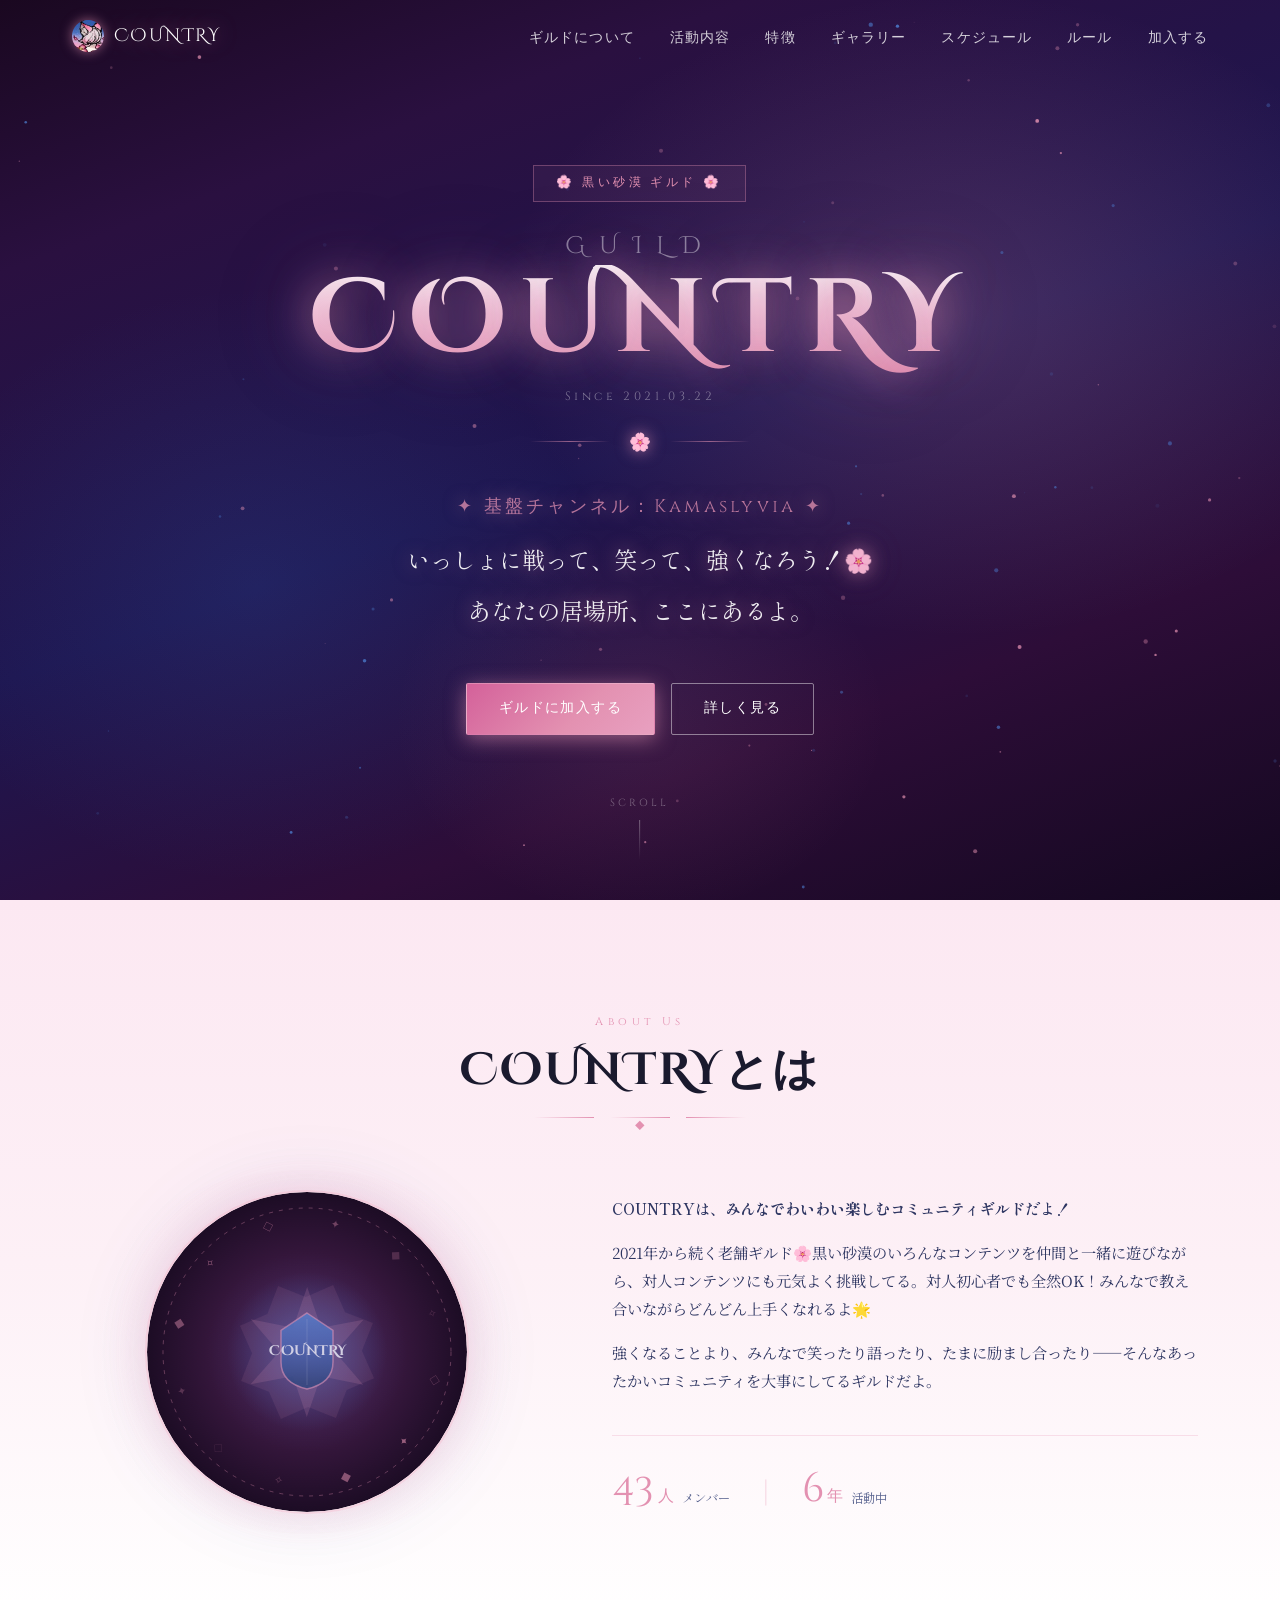
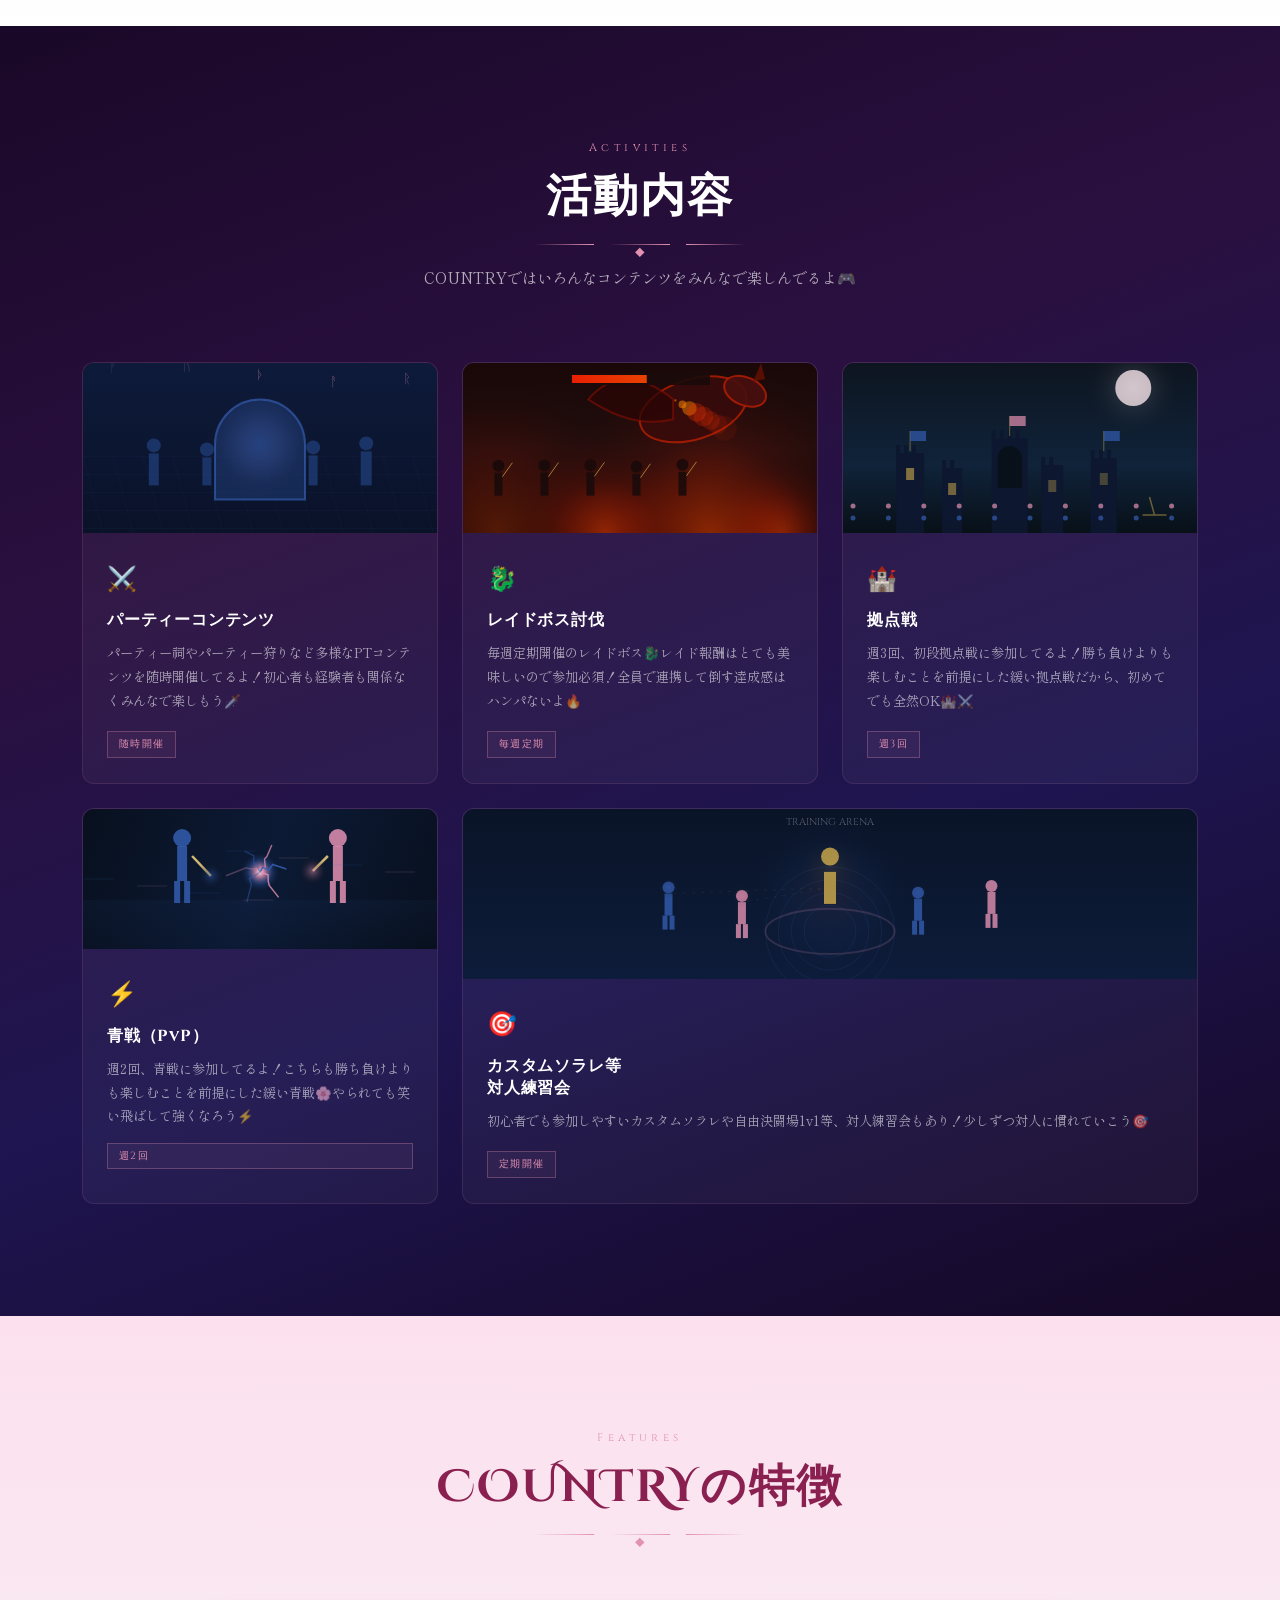
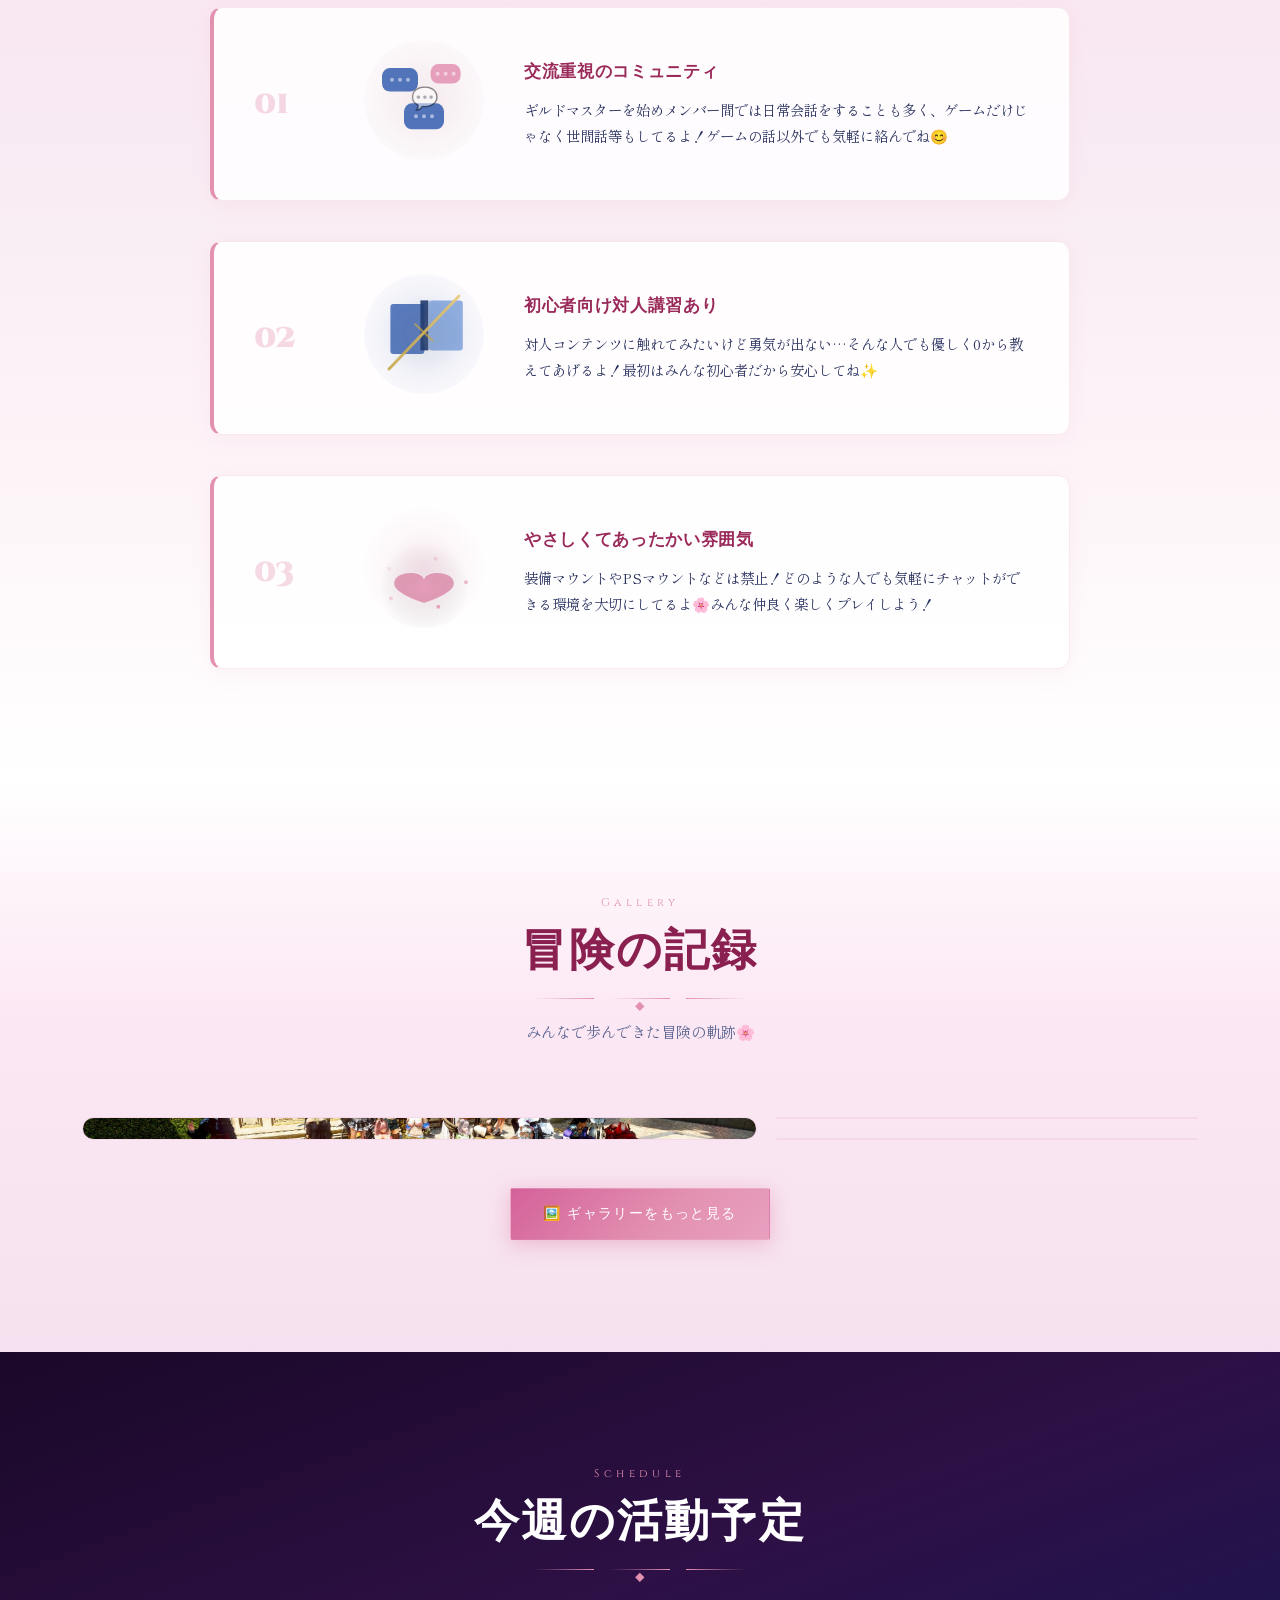
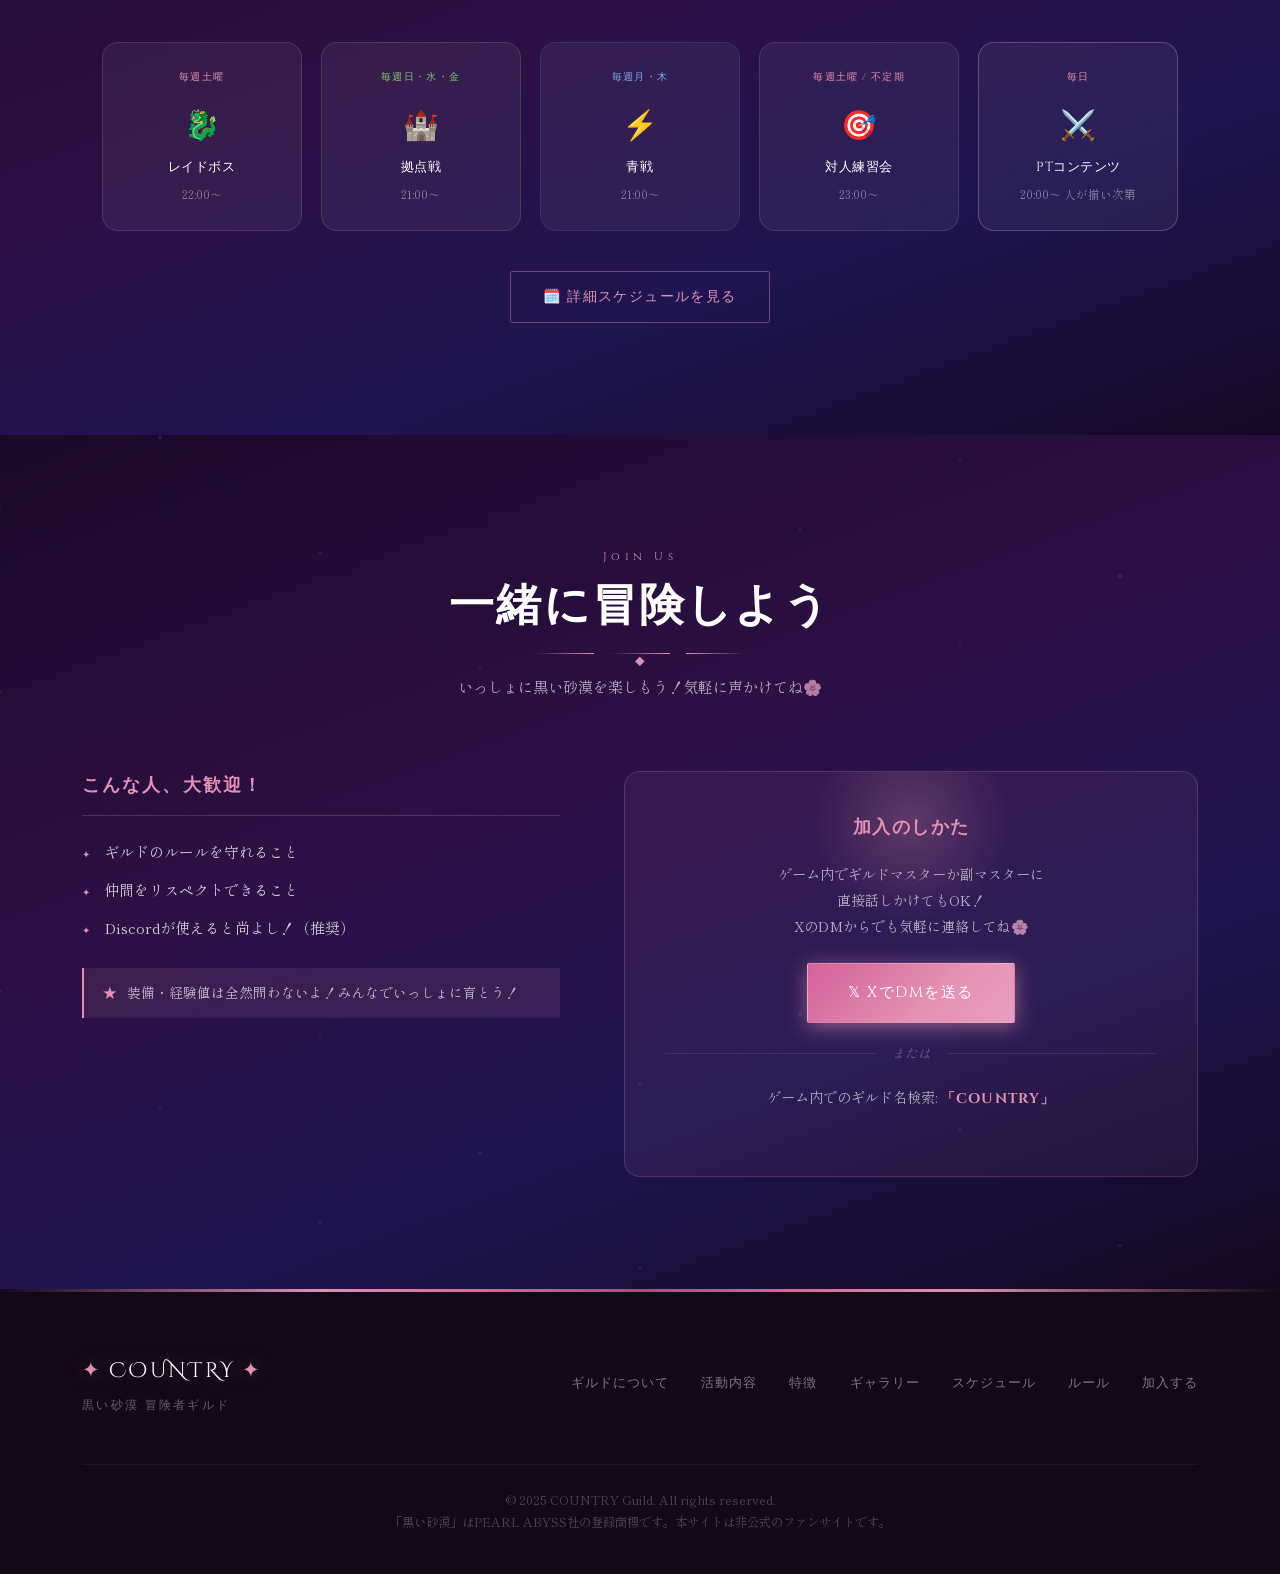
==== index.html @ 6e54aad7 "トップページのギャラリーを変更。" ====
<!DOCTYPE html>
<html lang="ja">
<head>
  <meta charset="UTF-8">
  <meta name="viewport" content="width=device-width, initial-scale=1.0">
  <title>COUNTRY | 黒い砂漠 ギルド</title>
  <link rel="icon" href="favicon.ico" type="image/x-icon">
  <link rel="stylesheet" href="style.css">
  <link rel="stylesheet" href="common.css">
  <link href="https://fonts.googleapis.com/css2?family=Cinzel+Decorative:wght@400;700;900&family=Cinzel:wght@400;600;700&family=Noto+Serif+JP:wght@300;400;600;700&family=Shippori+Mincho:wght@400;600;800&display=swap" rel="stylesheet">
</head>
<body>

  <!-- ===== CANVAS HERO BACKGROUND ===== -->
  <canvas id="hero-canvas"></canvas>

  <!-- ===== NAVIGATION ===== -->
  <nav id="navbar">
    <div class="nav-inner">
      <div class="nav-logo">
        <img src="guild-logo.png" alt="COUNTRY" class="nav-logo-img">
        <span class="logo-text">COUNTRY</span>
      </div>
      <ul class="nav-links">
        <li><a href="#about">ギルドについて</a></li>
        <li><a href="#activities">活動内容</a></li>
        <li><a href="#features">特徴</a></li>
        <li><a href="gallery.html">ギャラリー</a></li>
        <li><a href="schedule.html">スケジュール</a></li>
        <li><a href="rules.html">ルール</a></li>
        <li><a href="#join">加入する</a></li>
      </ul>
      <button class="nav-toggle" id="nav-toggle" aria-label="メニュー">
        <span></span><span></span><span></span>
      </button>
    </div>
    <div class="nav-mobile" id="nav-mobile">
      <ul>
        <li><a href="#about">ギルドについて</a></li>
        <li><a href="#activities">活動内容</a></li>
        <li><a href="#features">特徴</a></li>
        <li><a href="gallery.html">ギャラリー</a></li>
        <li><a href="schedule.html">スケジュール</a></li>
        <li><a href="rules.html">ルール</a></li>
        <li><a href="#join">加入する</a></li>
      </ul>
    </div>
  </nav>

  <!-- ===== HERO SECTION ===== -->
  <section id="hero">
    <div class="hero-overlay"></div>
    <canvas id="particle-canvas"></canvas>
    <div class="hero-content">
      <div class="hero-badge">🌸 黒い砂漠 ギルド 🌸</div>
      <h1 class="hero-title">
        <span class="title-line">GUILD</span>
        <span class="title-main">COUNTRY</span>
      </h1>
      <div class="hero-since">Since 2021.03.22</div>
      <div class="hero-divider">
        <span class="divider-line"></span>
        <span class="divider-icon">🌸</span>
        <span class="divider-line"></span>
      </div>
      <p class="hero-subtitle"><span class="channel-line">✦ 基盤チャンネル：Kamaslyvia ✦</span>いっしょに戦って、笑って、強くなろう！🌸<br>あなたの居場所、ここにあるよ。</p>
      <div class="hero-buttons">
        <a href="#join" class="btn btn-primary">ギルドに加入する</a>
        <a href="#about" class="btn btn-secondary">詳しく見る</a>
      </div>
    </div>
    <div class="hero-scroll-hint">
      <span>SCROLL</span>
      <div class="scroll-arrow"></div>
    </div>
  </section>

  <!-- ===== ABOUT SECTION ===== -->
  <section id="about">
    <div class="section-bg about-bg"></div>
    <div class="container">
      <div class="section-header">
        <span class="section-label">About Us</span>
        <h2 class="section-title">COUNTRYとは</h2>
        <div class="section-divider">
          <span></span><span class="diamond">◆</span><span></span>
        </div>
      </div>
      <div class="about-grid">
        <div class="about-visual">
          <canvas id="crest-canvas" width="320" height="320"></canvas>
          <div class="about-visual-glow"></div>
        </div>
        <div class="about-text">
          <p class="about-lead">COUNTRYは、<strong>みんなでわいわい楽しむコミュニティギルド</strong>だよ！</p>
          <p>2021年から続く老舗ギルド🌸黒い砂漠のいろんなコンテンツを仲間と一緒に遊びながら、対人コンテンツにも元気よく挑戦してる。対人初心者でも全然OK！みんなで教え合いながらどんどん上手くなれるよ🌟</p>
          <p>強くなることより、みんなで笑ったり語ったり、たまに励まし合ったり——そんなあったかいコミュニティを大事にしてるギルドだよ。</p>
          <div class="about-stats">
            <div class="stat-item">
              <span class="stat-number" data-target="43">0</span>
              <span class="stat-unit">人</span>
              <span class="stat-label">メンバー</span>
            </div>
            <div class="stat-divider">|</div>
            <div class="stat-item">
              <span class="stat-number" data-target="6">0</span>
              <span class="stat-unit">年</span>
              <span class="stat-label">活動中</span>
            </div>
          </div>
        </div>
      </div>
    </div>
  </section>

  <!-- ===== ACTIVITIES SECTION ===== -->
  <section id="activities">
    <div class="section-bg activities-bg"></div>
    <div class="container">
      <div class="section-header">
        <span class="section-label">Activities</span>
        <h2 class="section-title">活動内容</h2>
        <div class="section-divider">
          <span></span><span class="diamond">◆</span><span></span>
        </div>
        <p class="section-desc">COUNTRYではいろんなコンテンツをみんなで楽しんでるよ🎮</p>
      </div>

      <div class="activities-grid">

        <div class="activity-card" data-index="0">
          <div class="activity-canvas-wrap">
            <canvas class="activity-canvas" width="400" height="200" data-type="party"></canvas>
          </div>
          <div class="activity-card-body">
            <div class="activity-icon">⚔️</div>
            <h3>パーティーコンテンツ</h3>
            <p>パーティー祠やパーティー狩りなど多様なPTコンテンツを随時開催してるよ！初心者も経験者も関係なくみんなで楽しもう🗡️</p>
            <div class="activity-tag">随時開催</div>
          </div>
        </div>

        <div class="activity-card" data-index="1">
          <div class="activity-canvas-wrap">
            <canvas class="activity-canvas" width="400" height="200" data-type="raid"></canvas>
          </div>
          <div class="activity-card-body">
            <div class="activity-icon">🐉</div>
            <h3>レイドボス討伐</h3>
            <p>毎週定期開催のレイドボス🐉レイド報酬はとても美味しいので参加必須！全員で連携して倒す達成感はハンパないよ🔥</p>
            <div class="activity-tag">毎週定期</div>
          </div>
        </div>

        <div class="activity-card" data-index="2">
          <div class="activity-canvas-wrap">
            <canvas class="activity-canvas" width="400" height="200" data-type="nodwar"></canvas>
          </div>
          <div class="activity-card-body">
            <div class="activity-icon">🏰</div>
            <h3>拠点戦</h3>
            <p>週3回、初段拠点戦に参加してるよ！勝ち負けよりも楽しむことを前提にした緩い拠点戦だから、初めてでも全然OK🏰⚔️</p>
            <div class="activity-tag">週3回</div>
          </div>
        </div>

        <div class="activity-card activity-card--wide" data-index="3">
          <div class="activity-canvas-wrap">
            <canvas class="activity-canvas" width="800" height="200" data-type="pvp"></canvas>
          </div>
          <div class="activity-card-body">
            <div class="activity-icon">⚡</div>
            <h3>青戦（PvP）</h3>
            <p>週2回、青戦に参加してるよ！こちらも勝ち負けよりも楽しむことを前提にした緩い青戦🌸やられても笑い飛ばして強くなろう⚡</p>
            <div class="activity-tag">週2回</div>
          </div>
        </div>

        <div class="activity-card" data-index="4">
          <div class="activity-canvas-wrap">
            <canvas class="activity-canvas" width="400" height="200" data-type="solaer"></canvas>
          </div>
          <div class="activity-card-body">
            <div class="activity-icon">🎯</div>
            <h3>カスタムソラレ等<br>対人練習会</h3>
            <p>初心者でも参加しやすいカスタムソラレや自由決闘場1v1等、対人練習会もあり！少しずつ対人に慣れていこう🎯</p>
            <div class="activity-tag">定期開催</div>
          </div>
        </div>

      </div>
    </div>
  </section>

  <!-- ===== FEATURES SECTION ===== -->
  <section id="features">
    <div class="section-bg features-bg"></div>
    <div class="container">
      <div class="section-header">
        <span class="section-label">Features</span>
        <h2 class="section-title">COUNTRYの特徴</h2>
        <div class="section-divider">
          <span></span><span class="diamond">◆</span><span></span>
        </div>
      </div>
      <div class="features-list">
        <div class="feature-item reveal">
          <div class="feature-number">01</div>
          <div class="feature-visual">
            <canvas class="feature-canvas" width="120" height="120" data-type="comm"></canvas>
          </div>
          <div class="feature-content">
            <h3>交流重視のコミュニティ</h3>
            <p>ギルドマスターを始めメンバー間では日常会話をすることも多く、ゲームだけじゃなく世間話等もしてるよ！ゲームの話以外でも気軽に絡んでね😊</p>
          </div>
        </div>
        <div class="feature-item reveal">
          <div class="feature-number">02</div>
          <div class="feature-visual">
            <canvas class="feature-canvas" width="120" height="120" data-type="lesson"></canvas>
          </div>
          <div class="feature-content">
            <h3>初心者向け対人講習あり</h3>
            <p>対人コンテンツに触れてみたいけど勇気が出ない…そんな人でも優しく0から教えてあげるよ！最初はみんな初心者だから安心してね✨</p>
          </div>
        </div>
        <div class="feature-item reveal">
          <div class="feature-number">03</div>
          <div class="feature-visual">
            <canvas class="feature-canvas" width="120" height="120" data-type="warm"></canvas>
          </div>
          <div class="feature-content">
            <h3>やさしくてあったかい雰囲気</h3>
            <p>装備マウントやPSマウントなどは禁止！どのような人でも気軽にチャットができる環境を大切にしてるよ🌸みんな仲良く楽しくプレイしよう！</p>
          </div>
        </div>
      </div>
    </div>
  </section>

  <!-- ===== GALLERY PREVIEW SECTION ===== -->
  <section id="gallery-preview">
    <div class="section-bg gallery-preview-bg"></div>
    <div class="container">
      <div class="section-header">
        <span class="section-label">Gallery</span>
        <h2 class="section-title gp-title">冒険の記録</h2>
        <div class="section-divider">
          <span></span><span class="diamond">◆</span><span></span>
        </div>
        <p class="section-desc gp-desc">みんなで歩んできた冒険の軌跡🌸</p>
      </div>
      <div class="gp-grid">
        <!-- =====================================================
             ▼ 冒険の記録 — メイン画像（大）
             画像を差し替える場合：src="" の中のパスを変更してください
             推奨サイズ: 横800px × 縦420px 以上
             ===================================================== -->
        <div class="gp-item gp-large">
          <img class="gp-img" src="Images/Concert/concert3.jpg" alt="冒険の記録メイン"
               onerror="this.style.display='none';this.nextElementSibling.style.display='flex'">
          <canvas class="gp-canvas gp-fallback" data-scene="heidel" width="800" height="420"></canvas>
          <div class="gp-overlay">
            <span class="gp-tag">🌸 COUNTRYとゲストの仲間たち</span>
          </div>
        </div>

        <div class="gp-side">
          <!-- ===================================================
               ▼ サブ画像①（右上）
               src="" にパスを入れると自動で切り替わります
               推奨サイズ: 横400px × 縦200px 以上
               =================================================== -->
          <div class="gp-item">
            <img class="gp-img" src="Images/Landscape/landscape1.jpg" alt="ギャラリーサブ画像1"
                 onerror="this.style.display='none';this.nextElementSibling.style.display='flex'">
            <canvas class="gp-canvas gp-fallback" data-scene="blossom" width="400" height="200"></canvas>
            <div class="gp-overlay"><span class="gp-tag">🌸 桜の木の下で</span></div>
          </div>

          <!-- ===================================================
               ▼ サブ画像②（右下）
               src="" にパスを入れると自動で切り替わります
               推奨サイズ: 横400px × 縦200px 以上
               =================================================== -->
          <div class="gp-item">
            <img class="gp-img" src="Images/Landscape/landscape3.jpg" alt="ギャラリーサブ画像2"
                 onerror="this.style.display='none';this.nextElementSibling.style.display='flex'">
            <canvas class="gp-canvas gp-fallback" data-scene="calpheon" width="400" height="200"></canvas>
            <div class="gp-overlay"><span class="gp-tag">🌾 農場スタイルで集合！</span></div>
          </div>
        </div>
      </div>
      <div class="gp-more-btn">
        <a href="gallery.html" class="btn btn-primary">🖼️ ギャラリーをもっと見る</a>
      </div>
    </div>
  </section>

  <!-- ===== SCHEDULE TEASER SECTION ===== -->
  <section id="schedule-teaser">
    <div class="section-bg schedule-teaser-bg"></div>
    <div class="container">
      <div class="section-header">
        <span class="section-label">Schedule</span>
        <h2 class="section-title">今週の活動予定</h2>
        <div class="section-divider">
          <span></span><span class="diamond">◆</span><span></span>
        </div>
      </div>
      <div class="st-cards">
        <div class="st-card reveal-item">
          <div class="st-day">毎週土曜</div>
          <div class="st-icon">🐉</div>
          <div class="st-name">レイドボス</div>
          <div class="st-time">22:00〜</div>
        </div>
        <div class="st-card st-card--green reveal-item">
          <div class="st-day">毎週日・水・金</div>
          <div class="st-icon">🏰</div>
          <div class="st-name">拠点戦</div>
          <div class="st-time">21:00〜</div>
        </div>
        <div class="st-card st-card--blue reveal-item">
          <div class="st-day">毎週月・木</div>
          <div class="st-icon">⚡</div>
          <div class="st-name">青戦</div>
          <div class="st-time">21:00〜</div>
        </div>
        <div class="st-card reveal-item">
          <div class="st-day">毎週土曜 / 不定期</div>
          <div class="st-icon">🎯</div>
          <div class="st-name">対人練習会</div>
          <div class="st-time">23:00〜</div>
        </div>
        <div class="st-card st-card--pink reveal-item">
          <div class="st-day">毎日</div>
          <div class="st-icon">⚔️</div>
          <div class="st-name">PTコンテンツ</div>
          <div class="st-time">20:00〜 人が揃い次第</div>
        </div>
      </div>
      <div class="st-more-btn">
        <a href="schedule.html" class="btn btn-secondary st-btn">🗓️ 詳細スケジュールを見る</a>
      </div>
    </div>
  </section>

  <!-- ===== JOIN SECTION ===== -->
  <section id="join">
    <div class="section-bg join-bg"></div>
    <canvas id="join-canvas"></canvas>
    <div class="container">
      <div class="section-header">
        <span class="section-label">Join Us</span>
        <h2 class="section-title">一緒に冒険しよう</h2>
        <div class="section-divider">
          <span></span><span class="diamond">◆</span><span></span>
        </div>
        <p class="section-desc">いっしょに黒い砂漠を楽しもう！気軽に声かけてね🌸</p>
      </div>
      <div class="join-content">
        <div class="join-requirements">
          <h3 class="join-req-title">こんな人、大歓迎！</h3>
          <ul class="req-list">
            <li>
              <span class="req-icon">✦</span>
              <span>ギルドのルールを守れること</span>
            </li>
            <li>
              <span class="req-icon">✦</span>
              <span>仲間をリスペクトできること</span>
            </li>
            <li>
              <span class="req-icon">✦</span>
              <span>Discordが使えると尚よし！（推奨）</span>
            </li>
          </ul>
          <div class="join-note">
            <span>★</span> 装備・経験値は全然問わないよ！みんなでいっしょに育とう！
          </div>
        </div>
        <div class="join-cta">
          <div class="cta-box">
            <div class="cta-glow"></div>
            <h3>加入のしかた</h3>
            <p>ゲーム内でギルドマスターか副マスターに<br>直接話しかけてもOK！<br>XのDMからでも気軽に連絡してね🌸</p>
            <div class="cta-buttons">
              <a href="https://x.com/messages/compose?recipient_id=1020136337557487616&text=%E3%82%AE%E3%83%AB%E3%83%89%E3%81%AB%E5%85%A5%E3%82%8A%E3%81%9F%E3%81%84%E3%81%A7%E3%81%99" target="_blank" rel="noopener" class="btn btn-primary btn-large">𝕏 XでDMを送る</a>
            </div>
            <div class="cta-divider">
              <span></span><em>または</em><span></span>
            </div>
            <p class="cta-ingame">ゲーム内でのギルド名検索: <strong>「COUNTRY」</strong></p>
          </div>
        </div>
      </div>
    </div>
  </section>

  <!-- ===== FOOTER ===== -->
  <footer id="footer">
    <div class="footer-top-deco"></div>
    <div class="container">
      <div class="footer-inner">
        <div class="footer-brand">
          <div class="footer-logo">
            <span>✦</span> COUNTRY <span>✦</span>
          </div>
          <p class="footer-tagline">黒い砂漠 冒険者ギルド</p>
        </div>
        <div class="footer-links">
          <a href="#about">ギルドについて</a>
          <a href="#activities">活動内容</a>
          <a href="#features">特徴</a>
          <a href="gallery.html">ギャラリー</a>
          <a href="schedule.html">スケジュール</a>
          <a href="rules.html">ルール</a>
          <a href="#join">加入する</a>
        </div>
      </div>
      <div class="footer-bottom">
        <p>© 2025 COUNTRY Guild. All rights reserved.</p>
        <p class="footer-disclaimer">「黒い砂漠」はPEARL ABYSS社の登録商標です。本サイトは非公式のファンサイトです。</p>
      </div>
    </div>
  </footer>

  <script src="images.js" defer></script>
  <script src="common.js" defer></script>
  <script src="script.js" defer></script>
</body>
</html>
---- style.css ----
/* ============================================================
   COUNTRY Guild Homepage — style.css
   Color Palette:
     Primary Blue  : #345DB0
     Pink Accent   : #E391B1
     Soft Rose     : #E8D7DD
     White         : #FFFFFF
   ============================================================ */

/* ── Reset & Root ─────────────────────────────────────────── */
*, *::before, *::after { box-sizing: border-box; margin: 0; padding: 0; }

:root {
  --blue:      #345DB0;
  --blue-dark: #1e3a72;
  --blue-mid:  #2a4d96;
  --pink:      #E391B1;
  --rose:      #E8D7DD;
  --white:     #FFFFFF;
  --text-dark: #1a1a2e;
  --text-mid:  #2d3561;
  --text-soft: #5a6490;

  --font-display: 'Cinzel Decorative', serif;
  --font-heading: 'Cinzel', serif;
  --font-body:    'Noto Serif JP', serif;
  --font-jp:      'Shippori Mincho', serif;

  --shadow-blue: 0 0 30px rgba(52, 93, 176, 0.4);
  --shadow-pink: 0 0 20px rgba(227, 145, 177, 0.35);
  --transition: 0.35s cubic-bezier(0.4, 0, 0.2, 1);
}

html { scroll-behavior: smooth; }

body {
  font-family: var(--font-body);
  color: var(--text-dark);
  background: var(--white);
  overflow-x: hidden;
  line-height: 1.75;
}

/* ── Hero Canvas (full-page background) ───────────────────── */
#hero-canvas {
  display: none; /* handled by section bg */
}

/* ── Navigation ───────────────────────────────────────────── */
#navbar {
  position: fixed;
  top: 0; left: 0; right: 0;
  z-index: 1000;
  transition: background var(--transition), box-shadow var(--transition);
}
#navbar.scrolled {
  background: rgba(45, 15, 35, 0.95);
  backdrop-filter: blur(12px);
  box-shadow: 0 2px 24px rgba(227, 145, 177, 0.3);
}

.nav-inner {
  max-width: 1200px;
  margin: 0 auto;
  padding: 0 2rem;
  height: 72px;
  display: flex;
  align-items: center;
  justify-content: space-between;
  gap: 2rem;
}

.nav-logo {
  font-family: var(--font-display);
  font-size: 1.1rem;
  color: var(--white);
  display: flex;
  align-items: center;
  gap: 0.6rem;
  letter-spacing: 0.1em;
  text-shadow: 0 0 20px rgba(227, 145, 177, 0.7);
  flex-shrink: 0;
}
.logo-crest {
  color: var(--pink);
  font-size: 0.75rem;
}

.nav-links {
  display: flex;
  list-style: none;
  gap: 2.2rem;
}
.nav-links a {
  font-family: var(--font-heading);
  font-size: 0.85rem;
  color: rgba(255,255,255,0.8);
  text-decoration: none;
  letter-spacing: 0.08em;
  padding: 0.3rem 0;
  position: relative;
  transition: color var(--transition);
}
.nav-links a::after {
  content: '';
  position: absolute;
  bottom: 0; left: 0;
  width: 0; height: 1px;
  background: var(--pink);
  transition: width var(--transition);
}
.nav-links a:hover { color: var(--pink); }
.nav-links a:hover::after { width: 100%; }

.nav-toggle {
  touch-action: manipulation;
  -webkit-tap-highlight-color: transparent;
  display: none;
  flex-direction: column;
  gap: 5px;
  background: none;
  border: none;
  cursor: pointer;
  padding: 4px;
}
.nav-toggle span {
  display: block;
  width: 26px; height: 2px;
  background: var(--white);
  border-radius: 2px;
  transition: var(--transition);
}

.nav-mobile {
  display: none;
  background: rgba(20, 30, 70, 0.98);
  padding: 1rem 2rem 1.5rem;
}
.nav-mobile.open { display: block; }
.nav-mobile ul { list-style: none; }
.nav-mobile ul li { border-bottom: 1px solid rgba(255,255,255,0.08); }
.nav-mobile ul li a {
  display: block;
  padding: 0.85rem 0;
  font-family: var(--font-heading);
  font-size: 0.95rem;
  color: rgba(255,255,255,0.85);
  text-decoration: none;
  letter-spacing: 0.08em;
  transition: color var(--transition);
}
.nav-mobile ul li a:hover { color: var(--pink); }

/* ── Buttons ──────────────────────────────────────────────── */
.btn {
  display: inline-flex;
  align-items: center;
  justify-content: center;
  font-family: var(--font-heading);
  font-size: 0.875rem;
  letter-spacing: 0.1em;
  text-decoration: none;
  border-radius: 2px;
  padding: 0.8rem 2rem;
  transition: all var(--transition);
  cursor: pointer;
  border: none;
}
.btn-primary {
  background: linear-gradient(135deg, #d4619a 0%, var(--pink) 60%, #e8a0c0 100%);
  color: var(--white);
  box-shadow: 0 4px 20px rgba(227, 145, 177, 0.55);
  border: 1px solid rgba(255,255,255,0.15);
}
.btn-primary:hover {
  background: linear-gradient(135deg, #e070aa 0%, #eca0c5 100%);
  box-shadow: 0 6px 30px rgba(227, 145, 177, 0.75);
  transform: translateY(-2px);
}
.btn-secondary {
  background: transparent;
  color: var(--white);
  border: 1px solid rgba(255,255,255,0.45);
}
.btn-secondary:hover {
  border-color: var(--pink);
  color: var(--pink);
  background: rgba(227, 145, 177, 0.1);
  transform: translateY(-2px);
}
.btn-ghost {
  background: transparent;
  color: var(--pink);
  border: 1px solid var(--pink);
}
.btn-ghost:hover {
  background: var(--pink);
  color: var(--white);
}
.btn-large {
  padding: 1rem 2.5rem;
  font-size: 0.95rem;
}

/* ── HERO ─────────────────────────────────────────────────── */
#hero {
  position: relative;
  min-height: 100vh;
  display: flex;
  align-items: center;
  justify-content: center;
  overflow: hidden;
  background: linear-gradient(
    160deg,
    #1a0820 0%,
    #2a1040 20%,
    #1e1650 50%,
    #2d0d38 75%,
    #140820 100%
  );
}

.hero-overlay {
  position: absolute;
  inset: 0;
  background:
    radial-gradient(ellipse 55% 55% at 75% 35%, rgba(227, 145, 177, 0.2) 0%, transparent 65%),
    radial-gradient(ellipse 45% 55% at 20% 65%, rgba(52, 93, 176, 0.18) 0%, transparent 60%),
    radial-gradient(ellipse 35% 40% at 50% 80%, rgba(227, 145, 177, 0.1) 0%, transparent 55%);
  pointer-events: none;
}

#particle-canvas {
  position: absolute;
  inset: 0;
  width: 100%;
  height: 100%;
  pointer-events: none;
}

.hero-content {
  position: relative;
  z-index: 2;
  text-align: center;
  padding: 2rem;
  max-width: 800px;
}

.hero-badge {
  display: inline-block;
  font-family: var(--font-heading);
  font-size: 0.78rem;
  letter-spacing: 0.28em;
  color: var(--pink);
  border: 1px solid rgba(227, 145, 177, 0.35);
  padding: 0.4rem 1.4rem;
  margin-bottom: 2rem;
  background: rgba(227, 145, 177, 0.06);
  animation: fadeSlideDown 0.8s ease both;
}

.hero-since {
  font-family: var(--font-heading);
  font-size: 0.75rem;
  letter-spacing: 0.3em;
  color: rgba(255,255,255,0.4);
  margin-top: -0.8rem;
  margin-bottom: 1.2rem;
  animation: fadeIn 1s ease 0.35s both;
}

.hero-title {
  font-family: var(--font-display);
  color: var(--white);
  line-height: 1.05;
  margin-bottom: 1.5rem;
  animation: fadeSlideUp 1s ease 0.2s both;
}
.title-line {
  display: block;
  font-size: clamp(1rem, 3vw, 1.5rem);
  letter-spacing: 0.6em;
  color: rgba(255,255,255,0.45);
  font-weight: 400;
  margin-bottom: 0.4rem;
}
.title-main {
  display: block;
  font-size: clamp(3rem, 8.5vw, 6.5rem);
  letter-spacing: 0.12em;
  text-shadow:
    0 0 40px rgba(227, 145, 177, 0.7),
    0 0 80px rgba(227, 145, 177, 0.35),
    0 0 120px rgba(52, 93, 176, 0.25);
  background: linear-gradient(180deg, #ffffff 0%, #f5c8dd 50%, #e391b1 100%);
  -webkit-background-clip: text;
  -webkit-text-fill-color: transparent;
  background-clip: text;
}

.hero-divider {
  display: flex;
  align-items: center;
  justify-content: center;
  gap: 1.2rem;
  margin-bottom: 1.5rem;
  animation: fadeIn 1s ease 0.5s both;
}
.divider-line {
  display: block;
  width: 80px; height: 1px;
  background: linear-gradient(90deg, transparent, rgba(227, 145, 177, 0.6), transparent);
}
.divider-icon {
  color: var(--pink);
  font-size: 1.1rem;
  filter: drop-shadow(0 0 8px rgba(227, 145, 177, 0.7));
}

.hero-subtitle {
  font-family: var(--font-jp);
  font-size: clamp(1.05rem, 2.4vw, 1.45rem);
  line-height: 2.2;
  margin-bottom: 2.5rem;
  animation: fadeIn 1s ease 0.6s both;
  font-weight: 400;
  position: relative;
  display: inline-block;
  padding: 0.4rem 0;
  color: rgba(255,255,255,0.92);
  text-shadow:
    0 0 18px rgba(227,145,177,0.55),
    0 0 40px rgba(227,145,177,0.2);
}

.hero-subtitle .channel-line {
  display: block;
  font-size: 0.78em;
  letter-spacing: 0.18em;
  color: rgba(227,145,177,0.75);
  margin-bottom: 0.4em;
  font-family: var(--font-heading);
}

.hero-buttons {
  display: flex;
  gap: 1rem;
  justify-content: center;
  flex-wrap: wrap;
  animation: fadeSlideUp 1s ease 0.8s both;
}

.hero-scroll-hint {
  position: absolute;
  bottom: 2.5rem;
  left: 50%;
  transform: translateX(-50%);
  display: flex;
  flex-direction: column;
  align-items: center;
  gap: 0.5rem;
  color: rgba(255,255,255,0.35);
  font-family: var(--font-heading);
  font-size: 0.65rem;
  letter-spacing: 0.3em;
  animation: fadeIn 1.5s ease 1.5s both;
}
.scroll-arrow {
  width: 1px;
  height: 40px;
  background: linear-gradient(to bottom, rgba(255,255,255,0.35), transparent);
  animation: scrollPulse 2s ease-in-out infinite;
}

/* ── Container ────────────────────────────────────────────── */
.container {
  max-width: 1180px;
  margin: 0 auto;
  padding: 0 2rem;
  position: relative;
  z-index: 2;
}

/* ── Section Shared ───────────────────────────────────────── */
section { position: relative; padding: 7rem 0; }

.section-bg {
  position: absolute;
  inset: 0;
  z-index: 0;
}

.section-header {
  text-align: center;
  margin-bottom: 4.5rem;
}
.section-label {
  display: block;
  font-family: var(--font-heading);
  font-size: 0.7rem;
  letter-spacing: 0.4em;
  color: var(--pink);
  margin-bottom: 0.8rem;
}
.section-title {
  font-family: var(--font-display);
  font-size: clamp(1.8rem, 4vw, 2.8rem);
  color: var(--text-dark);
  letter-spacing: 0.05em;
  line-height: 1.2;
}
.section-divider {
  display: flex;
  align-items: center;
  justify-content: center;
  gap: 1rem;
  margin: 1.2rem auto;
}
.section-divider span {
  display: block;
  width: 60px; height: 1px;
  background: linear-gradient(90deg, transparent, var(--pink));
}
.section-divider span:last-child {
  background: linear-gradient(90deg, var(--pink), transparent);
}
.diamond { color: var(--pink); font-size: 0.6rem; }
.section-desc {
  font-family: var(--font-jp);
  font-size: 0.95rem;
  color: var(--text-soft);
  margin-top: 0.8rem;
}

/* ── ABOUT ────────────────────────────────────────────────── */
.about-bg {
  background: linear-gradient(180deg, #fce8f2 0%, #fdf0f6 50%, var(--white) 100%);
}

/* Inverted section title for dark sections */
#activities .section-title,
#join .section-title {
  color: var(--white);
}
#activities .section-label,
#join .section-label { color: var(--pink); }
#activities .section-desc,
#join .section-desc { color: rgba(255,255,255,0.65); }
#activities .section-divider span,
#join .section-divider span { background: linear-gradient(90deg, transparent, var(--pink)); }
#activities .section-divider span:last-child,
#join .section-divider span:last-child { background: linear-gradient(90deg, var(--pink), transparent); }

.about-grid {
  display: grid;
  grid-template-columns: 1fr 1.3fr;
  gap: 5rem;
  align-items: center;
}
.about-visual {
  position: relative;
  display: flex;
  justify-content: center;
  align-items: center;
}
#crest-canvas {
  border-radius: 50%;
  border: 2px solid rgba(227, 145, 177, 0.35);
  box-shadow:
    0 0 40px rgba(227, 145, 177, 0.25),
    0 0 80px rgba(52, 93, 176, 0.1);
}
.about-visual-glow {
  position: absolute;
  inset: -20px;
  border-radius: 50%;
  background: radial-gradient(circle, rgba(227, 145, 177, 0.12), transparent 70%);
  pointer-events: none;
  animation: glowPulse 3s ease-in-out infinite;
}

.about-lead {
  font-family: var(--font-jp);
  font-size: 1.15rem;
  font-weight: 600;
  color: #c0437a;
  margin-bottom: 1.2rem;
  line-height: 1.7;
}
.about-text p {
  font-size: 0.95rem;
  color: var(--text-mid);
  margin-bottom: 1rem;
  line-height: 1.85;
}
.about-stats {
  display: flex;
  align-items: center;
  gap: 2rem;
  margin-top: 2.5rem;
  padding-top: 2rem;
  border-top: 1px solid rgba(227, 145, 177, 0.25);
}
.stat-item {
  display: flex;
  align-items: baseline;
  gap: 0.2rem;
  flex-direction: row;
  flex-wrap: wrap;
}
.stat-number {
  font-family: var(--font-display);
  font-size: 2.5rem;
  color: var(--pink);
  line-height: 1;
}
.stat-unit {
  font-family: var(--font-heading);
  font-size: 1rem;
  color: var(--pink);
}
.stat-label {
  font-family: var(--font-jp);
  font-size: 0.78rem;
  color: var(--text-soft);
  margin-left: 0.3rem;
  align-self: flex-end;
}
.stat-divider {
  color: rgba(227, 145, 177, 0.3);
  font-size: 1.5rem;
}

/* ── ACTIVITIES ───────────────────────────────────────────── */
.activities-bg {
  background: linear-gradient(160deg, #1a0828 0%, #2a1040 35%, #1e1550 65%, #150825 100%);
}

.activities-grid {
  display: grid;
  grid-template-columns: repeat(3, 1fr);
  gap: 1.5rem;
}

/* Row 2: 青戦(1/4) + 対人練習会(3/4) side by side */
.activities-grid .activity-card--wide {
  grid-column: 1 / 2;
  width: auto;
  margin: 0;
}
.activities-grid .activity-card:nth-child(5) {
  grid-column: 2 / 4;
  margin: 0;
}

/* simpler: use subgrid-like centering */
.activities-grid {
  grid-template-rows: auto auto;
}

.activity-card {
  background: rgba(255,255,255,0.04);
  border: 1px solid rgba(227, 145, 177, 0.12);
  border-radius: 12px;
  overflow: hidden;
  transition: transform var(--transition), box-shadow var(--transition), border-color var(--transition);
  opacity: 0;
  transform: translateY(24px);
}
.activity-card.visible {
  animation: cardReveal 0.6s ease forwards;
}
.activity-card:hover {
  transform: translateY(-6px);
  box-shadow: 0 16px 40px rgba(227, 145, 177, 0.3), 0 0 0 1px rgba(227, 145, 177, 0.35);
  border-color: rgba(227, 145, 177, 0.45);
}

.activity-canvas-wrap {
  width: 100%;
  height: 170px;
  overflow: hidden;
  position: relative;
}
.activity-canvas {
  width: 100%;
  height: 100%;
  display: block;
}

.activity-card-body {
  padding: 1.4rem 1.5rem 1.6rem;
}
.activity-icon {
  font-size: 1.5rem;
  margin-bottom: 0.7rem;
}
.activity-card h3 {
  font-family: var(--font-heading);
  font-size: 1rem;
  color: var(--white);
  letter-spacing: 0.05em;
  margin-bottom: 0.6rem;
  line-height: 1.4;
}
.activity-card p {
  font-family: var(--font-jp);
  font-size: 0.83rem;
  color: rgba(255,255,255,0.6);
  line-height: 1.8;
  margin-bottom: 0.9rem;
}
.activity-tag {
  display: inline-block;
  font-family: var(--font-heading);
  font-size: 0.65rem;
  letter-spacing: 0.12em;
  color: var(--pink);
  border: 1px solid rgba(227, 145, 177, 0.3);
  padding: 0.2rem 0.7rem;
  background: rgba(227, 145, 177, 0.06);
}

/* last-row centering trick */
.activities-grid {
  position: relative;
}

/* ── FEATURES ─────────────────────────────────────────────── */
.features-bg {
  background: linear-gradient(180deg, #fce0ee 0%, #f8ebf3 40%, #fdf4f8 70%, var(--white) 100%);
}
#features .section-title { color: #8a2050; }

.features-list {
  display: flex;
  flex-direction: column;
  gap: 2.5rem;
  max-width: 860px;
  margin: 0 auto;
}
.feature-item {
  display: grid;
  grid-template-columns: 70px 120px 1fr;
  gap: 2.5rem;
  align-items: center;
  padding: 2rem 2.5rem;
  background: rgba(255,255,255,0.85);
  border: 1px solid rgba(227, 145, 177, 0.2);
  border-left: 4px solid var(--pink);
  border-radius: 12px;
  box-shadow: 0 4px 20px rgba(227, 145, 177, 0.1);
  opacity: 0;
  transform: translateX(-30px);
  transition: opacity 0.6s ease, transform 0.6s ease;
}
.feature-item.revealed {
  opacity: 1;
  transform: translateX(0);
}
.feature-item:hover {
  box-shadow: 0 8px 30px rgba(227, 145, 177, 0.22);
  border-left-color: #c0437a;
}

.feature-number {
  font-family: var(--font-display);
  font-size: 2rem;
  color: rgba(227, 145, 177, 0.35);
  line-height: 1;
  font-weight: 900;
}
.feature-canvas { border-radius: 50%; }

.feature-content h3 {
  font-family: var(--font-heading);
  font-size: 1.05rem;
  color: #9a2a5a;
  margin-bottom: 0.6rem;
  letter-spacing: 0.04em;
}
.feature-content p {
  font-family: var(--font-jp);
  font-size: 0.9rem;
  color: var(--text-mid);
  line-height: 1.85;
}

/* ── JOIN ─────────────────────────────────────────────────── */
.join-bg {
  background: linear-gradient(160deg, #1a0828 0%, #2d1045 40%, #1e1550 70%, #130820 100%);
}
#join-canvas {
  position: absolute;
  inset: 0; width: 100%; height: 100%;
  pointer-events: none;
  opacity: 0.45;
}

.join-content {
  display: grid;
  grid-template-columns: 1fr 1.2fr;
  gap: 4rem;
  align-items: start;
}

.join-req-title {
  font-family: var(--font-heading);
  font-size: 1.1rem;
  color: var(--pink);
  letter-spacing: 0.12em;
  margin-bottom: 1.5rem;
  padding-bottom: 0.8rem;
  border-bottom: 1px solid rgba(227, 145, 177, 0.25);
}

.req-list {
  list-style: none;
  display: flex;
  flex-direction: column;
  gap: 0.9rem;
}
.req-list li {
  display: flex;
  align-items: flex-start;
  gap: 0.9rem;
  font-family: var(--font-jp);
  font-size: 0.92rem;
  color: rgba(255,255,255,0.78);
  line-height: 1.6;
}
.req-icon {
  color: var(--pink);
  font-size: 0.65rem;
  margin-top: 0.4rem;
  flex-shrink: 0;
}

.join-note {
  margin-top: 1.8rem;
  padding: 0.8rem 1.2rem;
  background: rgba(227, 145, 177, 0.1);
  border-left: 2px solid var(--pink);
  font-family: var(--font-jp);
  font-size: 0.85rem;
  color: rgba(255,255,255,0.7);
  display: flex;
  align-items: center;
  gap: 0.6rem;
}
.join-note span { color: var(--pink); }

.cta-box {
  position: relative;
  background: rgba(227, 145, 177, 0.07);
  border: 1px solid rgba(227, 145, 177, 0.2);
  border-radius: 16px;
  padding: 2.5rem;
  text-align: center;
  overflow: hidden;
}
.cta-glow {
  position: absolute;
  top: -50px; left: 50%;
  transform: translateX(-50%);
  width: 200px; height: 200px;
  background: radial-gradient(circle, rgba(227, 145, 177, 0.25), transparent 70%);
  pointer-events: none;
}
.cta-box h3 {
  font-family: var(--font-heading);
  font-size: 1.15rem;
  color: var(--pink);
  letter-spacing: 0.08em;
  margin-bottom: 1rem;
}
.cta-box p {
  font-family: var(--font-jp);
  font-size: 0.88rem;
  color: rgba(255,255,255,0.65);
  line-height: 1.85;
  margin-bottom: 1.5rem;
}
.cta-buttons {
  display: flex;
  flex-direction: column;
  gap: 0.8rem;
  align-items: center;
}
.cta-divider {
  display: flex;
  align-items: center;
  gap: 1rem;
  margin: 1.2rem 0;
  color: rgba(255,255,255,0.3);
  font-family: var(--font-jp);
  font-size: 0.8rem;
}
.cta-divider span {
  flex: 1;
  height: 1px;
  background: rgba(227, 145, 177, 0.15);
}
.cta-ingame {
  font-family: var(--font-jp);
  font-size: 0.85rem;
  color: rgba(255,255,255,0.55);
}
.cta-ingame strong {
  color: var(--pink);
  font-family: var(--font-heading);
  letter-spacing: 0.08em;
}

/* ── FOOTER ───────────────────────────────────────────────── */
footer {
  background: #120818;
  padding: 4rem 0 2.5rem;
  position: relative;
}
.footer-top-deco {
  height: 3px;
  background: linear-gradient(90deg, transparent, var(--pink), #c0437a, var(--pink), transparent);
  margin-bottom: 0;
  position: absolute;
  top: 0; left: 0; right: 0;
}

.footer-inner {
  display: flex;
  align-items: center;
  justify-content: space-between;
  margin-bottom: 3rem;
  flex-wrap: wrap;
  gap: 2rem;
}
.footer-logo {
  font-family: var(--font-display);
  font-size: 1.3rem;
  color: var(--white);
  letter-spacing: 0.1em;
  text-shadow: 0 0 20px rgba(227, 145, 177, 0.4);
  margin-bottom: 0.4rem;
}
.footer-logo span { color: var(--pink); }
.footer-tagline {
  font-family: var(--font-heading);
  font-size: 0.72rem;
  color: rgba(255,255,255,0.35);
  letter-spacing: 0.2em;
}

.footer-links {
  display: flex;
  gap: 2rem;
  flex-wrap: wrap;
}
.footer-links a {
  font-family: var(--font-heading);
  font-size: 0.8rem;
  color: rgba(255,255,255,0.45);
  text-decoration: none;
  letter-spacing: 0.08em;
  transition: color var(--transition);
}
.footer-links a:hover { color: var(--pink); }

.footer-bottom {
  border-top: 1px solid rgba(255,255,255,0.06);
  padding-top: 1.5rem;
  text-align: center;
}
.footer-bottom p {
  font-family: var(--font-jp);
  font-size: 0.78rem;
  color: rgba(255,255,255,0.25);
  line-height: 1.8;
}

/* ── Animations ───────────────────────────────────────────── */
@keyframes fadeSlideDown {
  from { opacity: 0; transform: translateY(-16px); }
  to   { opacity: 1; transform: translateY(0); }
}
@keyframes fadeSlideUp {
  from { opacity: 0; transform: translateY(20px); }
  to   { opacity: 1; transform: translateY(0); }
}
@keyframes fadeIn {
  from { opacity: 0; }
  to   { opacity: 1; }
}
@keyframes cardReveal {
  from { opacity: 0; transform: translateY(24px); }
  to   { opacity: 1; transform: translateY(0); }
}
@keyframes glowPulse {
  0%, 100% { opacity: 0.5; transform: scale(1); }
  50%       { opacity: 1;   transform: scale(1.06); }
}
@keyframes scrollPulse {
  0%, 100% { transform: scaleY(1); opacity: 0.35; }
  50%       { transform: scaleY(0.7); opacity: 0.6; }
}

/* ── Responsive ───────────────────────────────────────────── */
@media (max-width: 900px) {
  .nav-links { display: none; }
  .nav-toggle { display: flex; }

  .about-grid { grid-template-columns: 1fr; gap: 3rem; }
  .about-visual { order: -1; }

  .activities-grid {
    grid-template-columns: 1fr 1fr;
  }
  .activities-grid .activity-card--wide { grid-column: auto; }
  .activities-grid .activity-card:nth-child(5) { grid-column: auto; }

  .feature-item {
    grid-template-columns: 50px 1fr;
    grid-template-rows: auto auto;
  }
  .feature-visual { display: none; }

  .join-content { grid-template-columns: 1fr; gap: 2.5rem; }
}

@media (max-width: 600px) {
  section { padding: 5rem 0; }
  .activities-grid { grid-template-columns: 1fr; }
  .about-stats { flex-wrap: wrap; gap: 1.2rem; }
  .stat-divider { display: none; }
  .hero-buttons { flex-direction: column; align-items: center; }

  .feature-item {
    grid-template-columns: 1fr;
    padding: 1.5rem;
    gap: 1rem;
  }
  .feature-number { font-size: 1.4rem; }

  .footer-inner { flex-direction: column; text-align: center; }
  .footer-links { justify-content: center; }
}

/* ── Nav active state ─────────────────────────────────────── */
.nav-active {
  color: var(--pink) !important;
}
.nav-active::after {
  width: 100% !important;
}

/* ── Gallery Preview Section ──────────────────────────────── */
#gallery-preview { padding: 7rem 0; }
.gallery-preview-bg {
  background: linear-gradient(180deg, #fff 0%, #fce8f4 40%, #f5e0ef 100%);
}
.gp-title { color: #8a2050; }
.gp-desc  { color: var(--text-soft); }

.gp-grid {
  display: grid;
  grid-template-columns: 1.6fr 1fr;
  gap: 1.2rem;
  margin-bottom: 2.5rem;
}
.gp-side {
  display: flex;
  flex-direction: column;
  gap: 1.2rem;
}
.gp-item {
  position: relative;
  border-radius: 16px;
  overflow: hidden;
  cursor: pointer;
  border: 1px solid rgba(227,145,177,0.15);
  transition: box-shadow 0.3s, transform 0.3s;
}
.gp-item:hover {
  box-shadow: 0 10px 32px rgba(227,145,177,0.25);
  transform: translateY(-3px);
}
.gp-canvas { width: 100%; display: block; height: 300px; object-fit: cover; }
.gp-large .gp-canvas { height: 100%; min-height: 300px; }
.gp-side .gp-canvas { height: 160px; }

.gp-overlay {
  position: absolute;
  inset: 0;
  background: linear-gradient(to top, rgba(20,5,30,0.75) 0%, transparent 55%);
  display: flex;
  align-items: flex-end;
  padding: 1rem 1.2rem;
  opacity: 0;
  transition: opacity 0.3s;
}
.gp-item:hover .gp-overlay { opacity: 1; }
.gp-tag {
  font-family: var(--font-heading);
  font-size: 0.78rem;
  color: var(--white);
  letter-spacing: 0.08em;
  background: rgba(227,145,177,0.2);
  border: 1px solid rgba(227,145,177,0.3);
  padding: 0.25rem 0.7rem;
  border-radius: 6px;
}
.gp-more-btn {
  text-align: center;
  padding-top: 0.5rem;
}

/* ── Schedule Teaser Section ──────────────────────────────── */
#schedule-teaser { padding: 7rem 0; }
.schedule-teaser-bg {
  background: linear-gradient(160deg, #1a0828 0%, #2d1045 40%, #1e1550 70%, #150825 100%);
}
#schedule-teaser .section-title { color: var(--white); }
#schedule-teaser .section-label { color: var(--pink); }
#schedule-teaser .section-desc  { color: rgba(255,255,255,0.6); }
#schedule-teaser .section-divider span { background: linear-gradient(90deg, transparent, var(--pink)); }
#schedule-teaser .section-divider span:last-child { background: linear-gradient(90deg, var(--pink), transparent); }

.st-cards {
  display: flex;
  gap: 1.2rem;
  justify-content: center;
  flex-wrap: wrap;
  margin-bottom: 2.5rem;
}
.st-card {
  background: rgba(255,255,255,0.05);
  border: 1px solid rgba(227,145,177,0.18);
  border-radius: 16px;
  padding: 1.6rem 1.4rem;
  text-align: center;
  min-width: 140px;
  flex: 1;
  max-width: 200px;
  opacity: 0;
  transform: translateY(20px);
  transition: transform 0.3s, box-shadow 0.3s, opacity 0.5s;
}
.st-card.revealed { opacity: 1; transform: translateY(0); }
.st-card:hover {
  transform: translateY(-4px);
  box-shadow: 0 8px 28px rgba(227,145,177,0.2);
  border-color: rgba(227,145,177,0.4);
}
/* 拠点戦 — green */
.st-card--green { border-color: rgba(90,138,74,0.35); }
.st-card--green .st-day { color: #7ec86a; }
.st-card--green:hover { box-shadow: 0 8px 28px rgba(90,138,74,0.25); border-color: rgba(90,138,74,0.6); }
/* 青戦 — blue */
.st-card--blue { border-color: rgba(52,93,176,0.35); }
.st-card--blue .st-day { color: #7aadee; }
.st-card--blue:hover { box-shadow: 0 8px 28px rgba(52,93,176,0.25); border-color: rgba(52,93,176,0.6); }
/* PTコンテンツ — pink */
.st-card--pink { border-color: rgba(227,145,177,0.35); }
.st-card--pink .st-day { color: var(--pink); }
.st-day {
  font-family: var(--font-heading);
  font-size: 0.62rem;
  letter-spacing: 0.14em;
  color: var(--pink);
  margin-bottom: 0.7rem;
}
.st-icon { font-size: 1.8rem; margin-bottom: 0.5rem; }
.st-name {
  font-family: var(--font-heading);
  font-size: 0.82rem;
  color: var(--white);
  letter-spacing: 0.04em;
  margin-bottom: 0.35rem;
}
.st-time {
  font-family: var(--font-jp);
  font-size: 0.72rem;
  color: rgba(255,255,255,0.45);
}
.st-more-btn {
  text-align: center;
}
.st-btn {
  color: var(--pink) !important;
  border-color: rgba(227,145,177,0.4) !important;
}
.st-btn:hover {
  background: rgba(227,145,177,0.1) !important;
}

/* ── Activity card wide variant (青戦) ──────────────────── */
.activity-card--wide {
  grid-column: auto;
  width: 25%;
  margin: 0 auto;
}
.activity-card--wide .activity-canvas-wrap {
  height: 140px;
}
.activity-card--wide .activity-canvas {
  width: 100%;
  height: 140px;
}
.activity-card--wide .activity-card-body {
  display: flex;
  flex-direction: column;
}

@media (max-width: 900px) {
  .activity-card--wide {
    width: 50%;
  }
}
@media (max-width: 600px) {
  .activity-card--wide {
    width: 100%;
  }
}
.gp-img {
  width: 100%;
  height: 100%;
  object-fit: cover;
  display: block;
  position: absolute;
  inset: 0;
}
.gp-item { position: relative; }
.gp-canvas.gp-fallback {
  width: 100%;
  height: 100%;
  display: none; /* shown only when img src is empty/broken */
}
/* When no real image: show fallback canvas */
.gp-item:not(:has(img[src]:not([src=""]))) .gp-canvas.gp-fallback,
.gp-item .gp-canvas.gp-fallback[style*="flex"] {
  display: block;
}

@media (max-width: 900px) {
  .activity-card--wide {
    grid-template-columns: 1fr;
  }
  .activity-card--wide .activity-canvas-wrap {
    height: 180px;
  }
}
@media (max-width: 800px) {
  .gp-grid { grid-template-columns: 1fr; }
  .gp-large .gp-canvas { height: 220px; }
  .st-card { min-width: 110px; }
}

/* ── Guild logo image ─────────────────────────────────────── */
.nav-logo-img {
  width: 32px;
  height: 32px;
  object-fit: contain;
  border-radius: 50%;
  filter: drop-shadow(0 0 6px rgba(227,145,177,0.6));
  flex-shrink: 0;
}

.guild-logo-wrap {
  position: relative;
  width: 280px;
  height: 280px;
  display: flex;
  align-items: center;
  justify-content: center;
  margin: 0 auto;
}
.guild-logo-img {
  width: 100%;
  height: 100%;
  object-fit: contain;
  border-radius: 50%;
  filter:
    drop-shadow(0 0 24px rgba(227,145,177,0.55))
    drop-shadow(0 0 60px rgba(227,145,177,0.25));
  animation: logoFloat 4s ease-in-out infinite;
}
@keyframes logoFloat {
  0%, 100% { transform: translateY(0);    filter: drop-shadow(0 0 24px rgba(227,145,177,0.55)) drop-shadow(0 0 60px rgba(227,145,177,0.25)); }
  50%       { transform: translateY(-10px); filter: drop-shadow(0 0 36px rgba(227,145,177,0.75)) drop-shadow(0 0 80px rgba(227,145,177,0.35)); }
}
---- common.css ----
/* ============================================================
   COUNTRY Guild — common.css
   Shared styles for all sub-pages + new index sections
   ============================================================ */

/* ── Sub-page Hero (shorter than index) ──────────────────── */
.page-hero {
  position: relative;
  padding: 10rem 0 5rem;
  text-align: center;
  overflow: hidden;
  background: linear-gradient(160deg,#1a0828 0%,#2a1040 35%,#1e1550 65%,#150825 100%);
}
.page-hero-particles {
  position: absolute; inset: 0;
  width: 100%; height: 100%;
  pointer-events: none;
}
.page-hero-content { position: relative; z-index: 2; }
.page-hero .hero-badge {
  display: inline-block;
  font-family: 'Cinzel', serif;
  font-size: 0.72rem;
  letter-spacing: 0.3em;
  color: #E391B1;
  border: 1px solid rgba(227,145,177,0.35);
  padding: 0.35rem 1.2rem;
  margin-bottom: 1.2rem;
  background: rgba(227,145,177,0.06);
}
.page-hero h1 {
  font-family: 'Cinzel Decorative', serif;
  font-size: clamp(2rem, 6vw, 4rem);
  background: linear-gradient(180deg,#fff 0%,#f5c8dd 55%,#e391b1 100%);
  -webkit-background-clip: text;
  -webkit-text-fill-color: transparent;
  background-clip: text;
  letter-spacing: 0.12em;
  margin-bottom: 0.8rem;
}
.page-hero p {
  font-family: 'Shippori Mincho', serif;
  font-size: 1rem;
  color: rgba(255,255,255,0.6);
  letter-spacing: 0.06em;
}
.page-hero-deco {
  display: flex;
  align-items: center;
  justify-content: center;
  gap: 1rem;
  margin-top: 1.2rem;
}
.page-hero-deco span {
  display: block;
  width: 60px; height: 1px;
  background: linear-gradient(90deg, transparent, rgba(227,145,177,0.5));
}
.page-hero-deco span:last-child {
  background: linear-gradient(90deg, rgba(227,145,177,0.5), transparent);
}
.page-hero-deco em { color: #E391B1; font-style: normal; font-size: 0.7rem; }

/* ── Breadcrumb ───────────────────────────────────────────── */
.breadcrumb {
  font-family: 'Cinzel', serif;
  font-size: 0.72rem;
  letter-spacing: 0.12em;
  color: rgba(227,145,177,0.6);
  text-align: center;
  margin-top: 1.5rem;
  position: relative;
  z-index: 2;
}
.breadcrumb a {
  color: rgba(227,145,177,0.5);
  text-decoration: none;
  transition: color 0.3s;
}
.breadcrumb a:hover { color: #E391B1; }
.breadcrumb span { margin: 0 0.6rem; opacity: 0.4; }

/* ── Sub-page content wrapper ────────────────────────────── */
.subpage-body {
  background: linear-gradient(180deg,#fce0ee 0%,#fff8fb 12%,#fff 100%);
  min-height: 60vh;
  padding: 5rem 0 7rem;
}

/* ── Shared Card Styles ───────────────────────────────────── */
.card-pink {
  background: rgba(255,255,255,0.9);
  border: 1px solid rgba(227,145,177,0.22);
  border-radius: 16px;
  box-shadow: 0 4px 24px rgba(227,145,177,0.12);
  transition: transform 0.3s ease, box-shadow 0.3s ease;
}
.card-pink:hover {
  transform: translateY(-4px);
  box-shadow: 0 10px 36px rgba(227,145,177,0.22);
}

/* ── Section Pink Title ───────────────────────────────────── */
.sp-section-header {
  text-align: center;
  margin-bottom: 3.5rem;
}
.sp-section-label {
  display: block;
  font-family: 'Cinzel', serif;
  font-size: 0.68rem;
  letter-spacing: 0.42em;
  color: #E391B1;
  margin-bottom: 0.6rem;
}
.sp-section-title {
  font-family: 'Cinzel Decorative', serif;
  font-size: clamp(1.6rem, 3.5vw, 2.4rem);
  color: #8a2050;
  letter-spacing: 0.06em;
}
.sp-divider {
  display: flex;
  align-items: center;
  justify-content: center;
  gap: 1rem;
  margin: 1rem auto 0;
}
.sp-divider span {
  display: block;
  width: 50px; height: 1px;
  background: linear-gradient(90deg,transparent,#E391B1);
}
.sp-divider span:last-child {
  background: linear-gradient(90deg,#E391B1,transparent);
}
.sp-divider em { color: #E391B1; font-style: normal; font-size: 0.55rem; }

/* ── Back button ──────────────────────────────────────────── */
.back-btn {
  display: inline-flex;
  align-items: center;
  gap: 0.5rem;
  font-family: 'Cinzel', serif;
  font-size: 0.78rem;
  letter-spacing: 0.1em;
  color: #E391B1;
  text-decoration: none;
  padding: 0.5rem 1.2rem;
  border: 1px solid rgba(227,145,177,0.3);
  border-radius: 99px;
  transition: all 0.3s;
  background: rgba(227,145,177,0.06);
}
.back-btn:hover {
  background: rgba(227,145,177,0.14);
  border-color: #E391B1;
}

/* ── Modal ────────────────────────────────────────────────── */
.modal-overlay {
  position: fixed; inset: 0; z-index: 9000;
  background: rgba(15,5,20,0.88);
  backdrop-filter: blur(8px);
  display: flex; align-items: center; justify-content: center;
  padding: 1.5rem;
  opacity: 0; pointer-events: none;
  transition: opacity 0.3s ease;
}
.modal-overlay.open { opacity: 1; pointer-events: all; }
.modal-box {
  position: relative;
  max-width: 900px; width: 100%;
  background: #1a0828;
  border: 1px solid rgba(227,145,177,0.25);
  border-radius: 16px;
  overflow: hidden;
  transform: scale(0.94);
  transition: transform 0.3s ease;
}
.modal-overlay.open .modal-box { transform: scale(1); }
.modal-close {
  position: absolute; top: 1rem; right: 1rem; z-index: 2;
  width: 36px; height: 36px;
  background: rgba(227,145,177,0.15);
  border: 1px solid rgba(227,145,177,0.3);
  border-radius: 50%;
  cursor: pointer;
  color: #E391B1;
  font-size: 1.1rem;
  display: flex; align-items: center; justify-content: center;
  transition: background 0.2s;
}
.modal-close:hover { background: rgba(227,145,177,0.3); }
.modal-img { width: 100%; height: auto; display: block; max-height: 70vh; object-fit: contain; }
.modal-caption {
  padding: 1.2rem 1.5rem;
  font-family: 'Shippori Mincho', serif;
  font-size: 0.9rem;
  color: rgba(255,255,255,0.7);
}

/* ── Toast notification ───────────────────────────────────── */
.toast {
  position: fixed;
  bottom: 2rem; left: 50%;
  transform: translateX(-50%) translateY(20px);
  background: linear-gradient(135deg,#c0437a,#E391B1);
  color: #fff;
  font-family: 'Shippori Mincho', serif;
  font-size: 0.88rem;
  padding: 0.7rem 1.8rem;
  border-radius: 99px;
  box-shadow: 0 6px 24px rgba(227,145,177,0.4);
  z-index: 9999;
  opacity: 0;
  pointer-events: none;
  transition: opacity 0.3s, transform 0.3s;
}
.toast.show { opacity: 1; transform: translateX(-50%) translateY(0); }
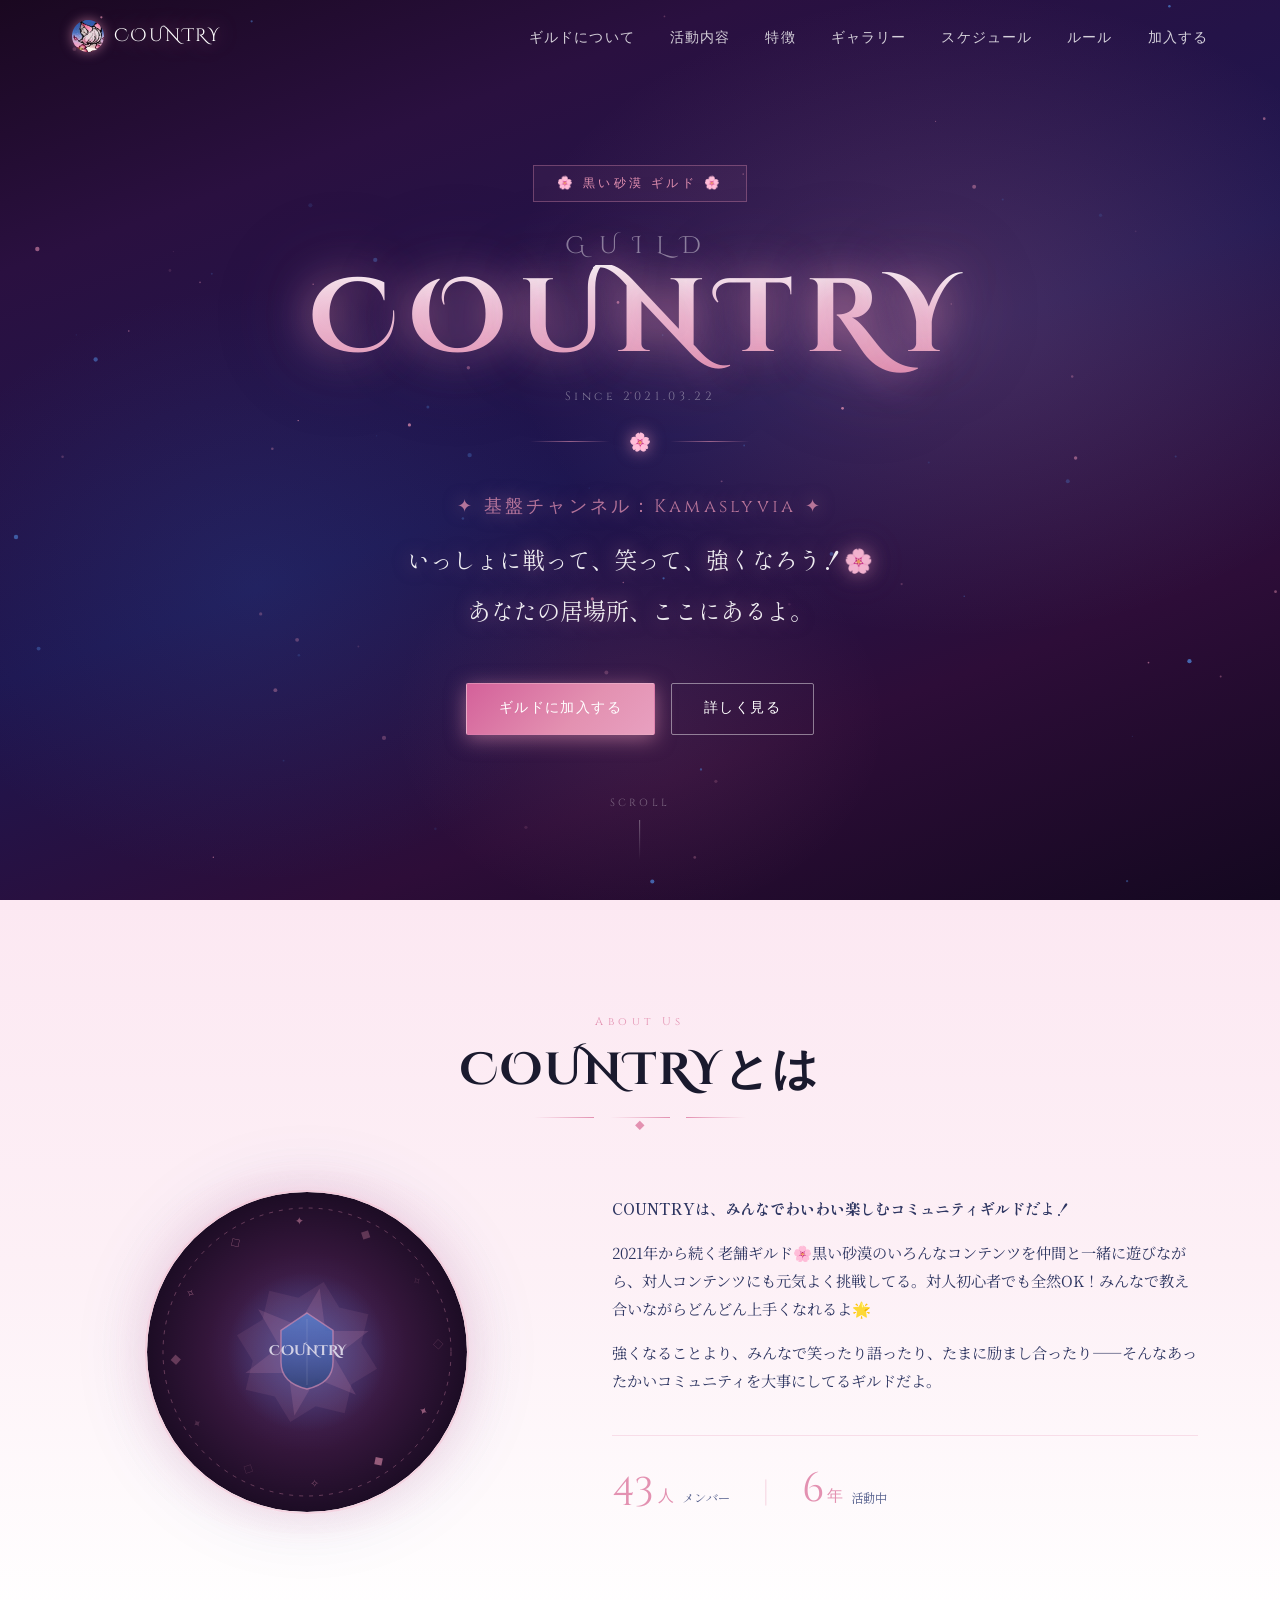
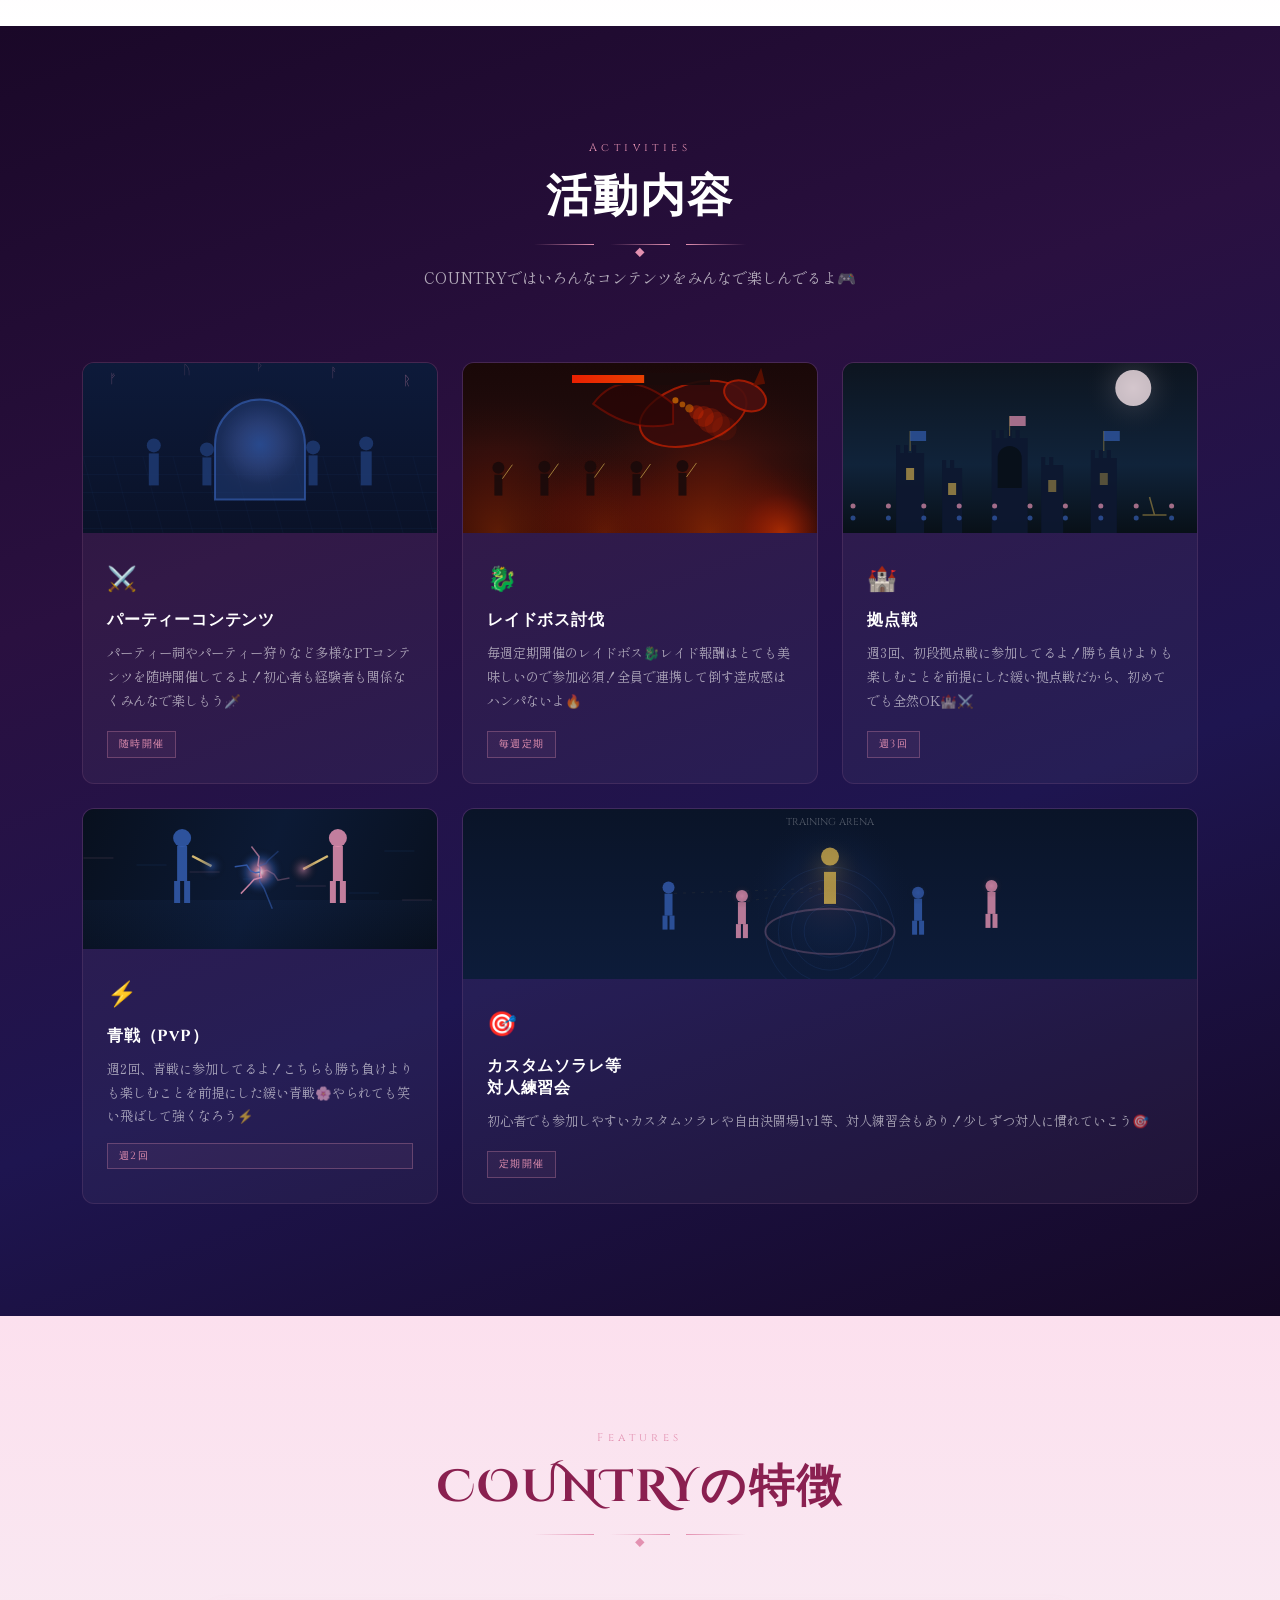
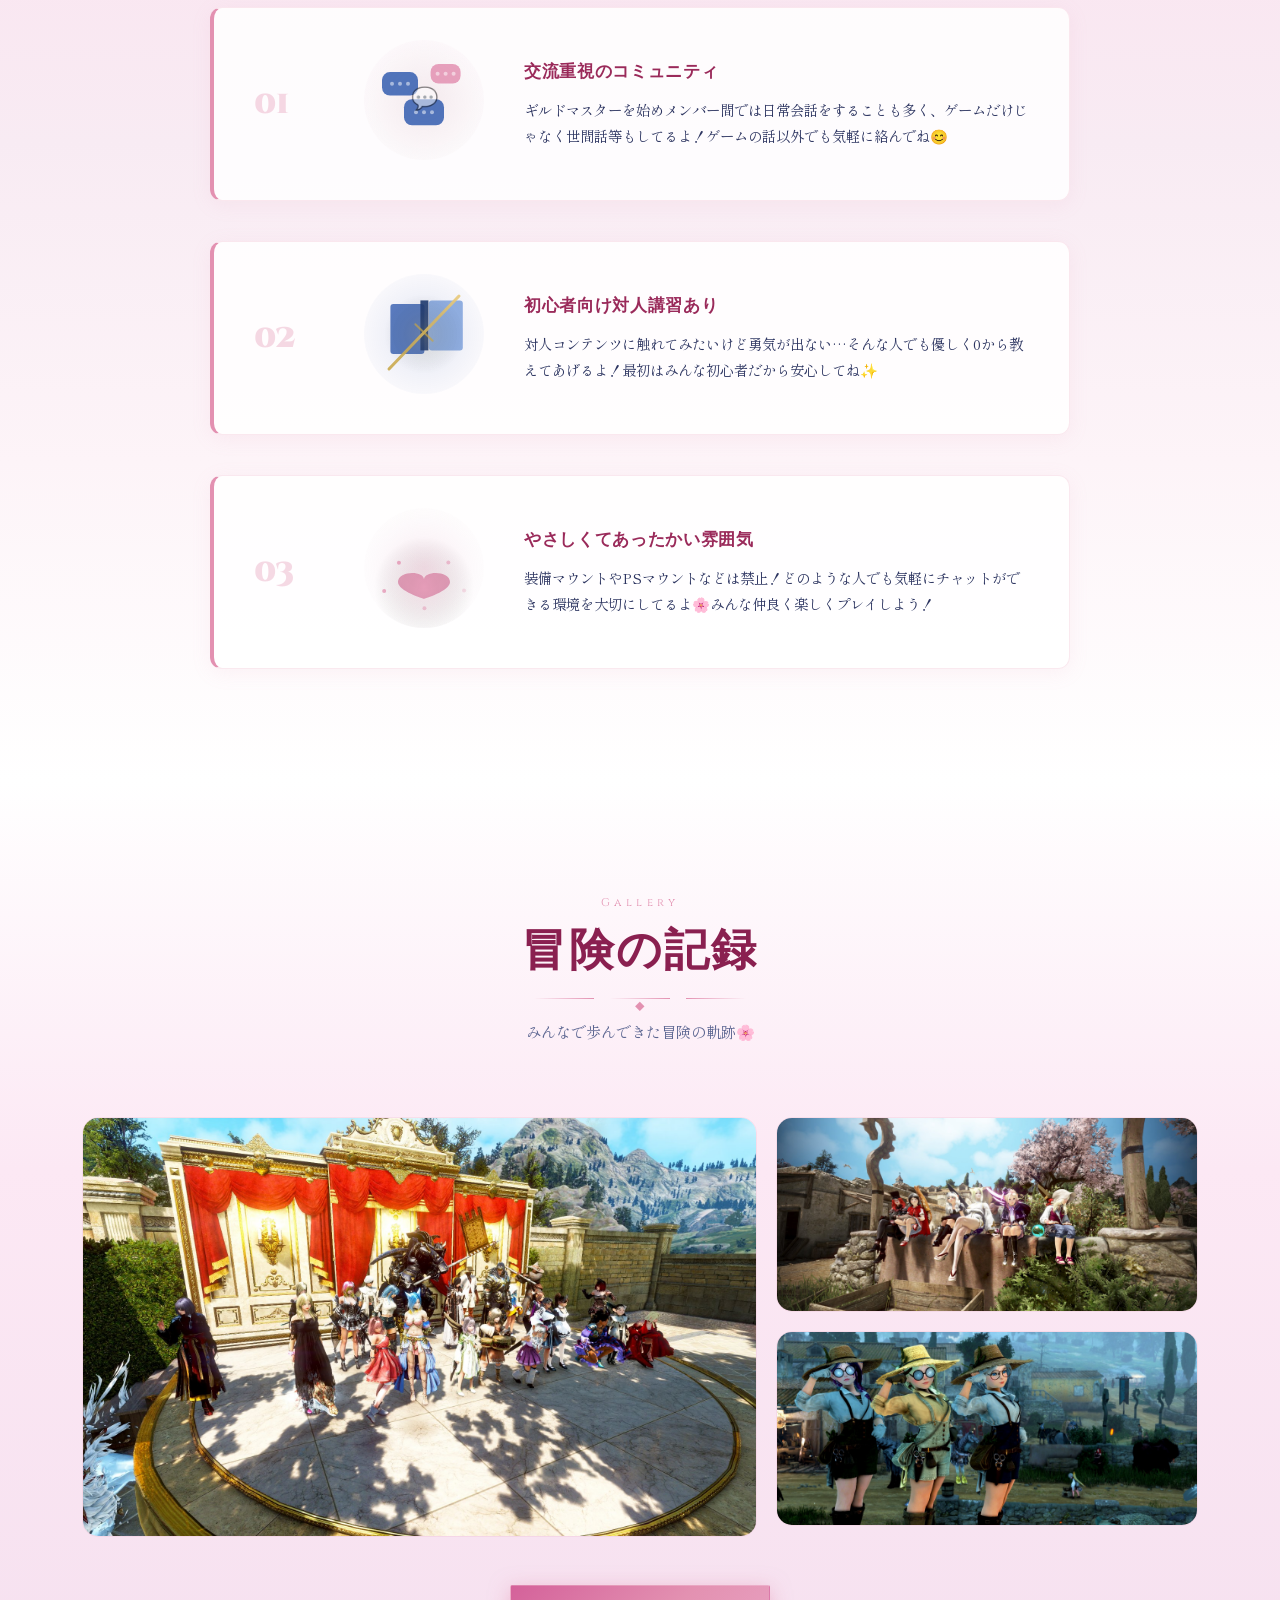
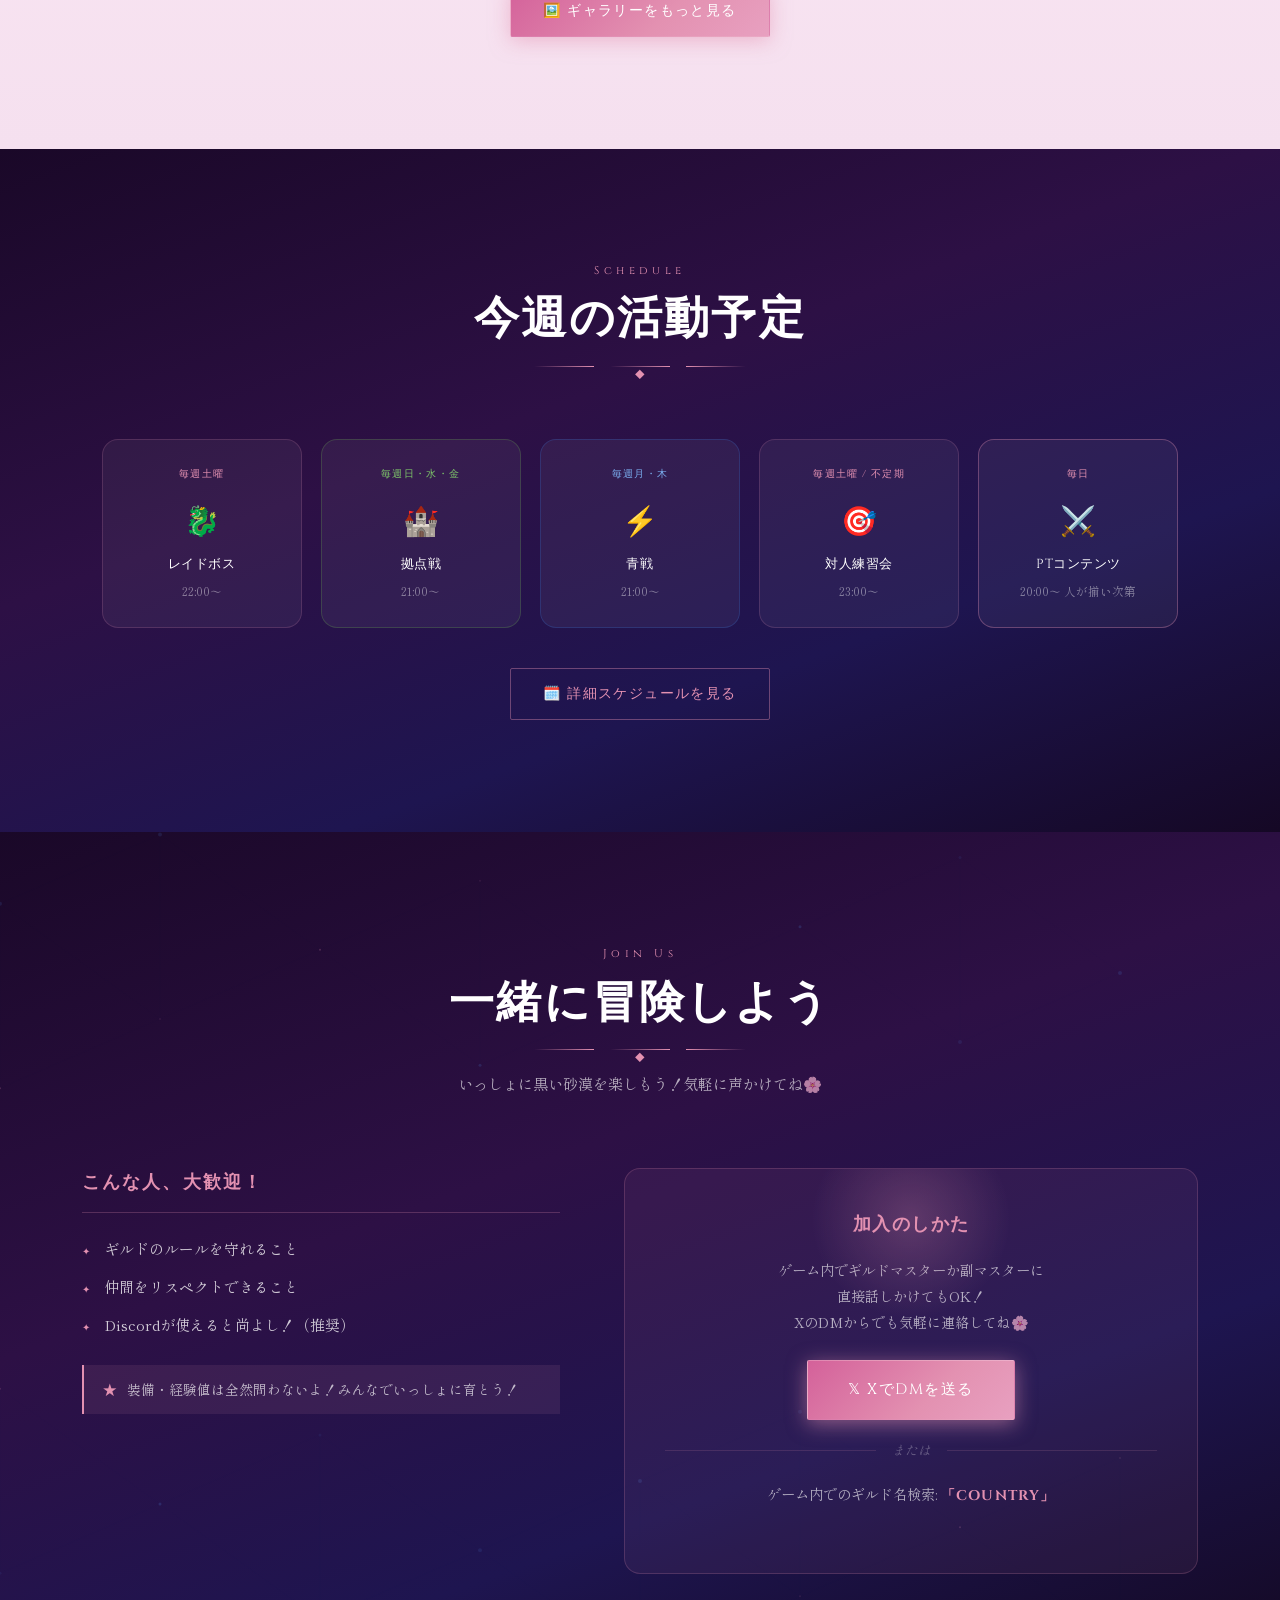
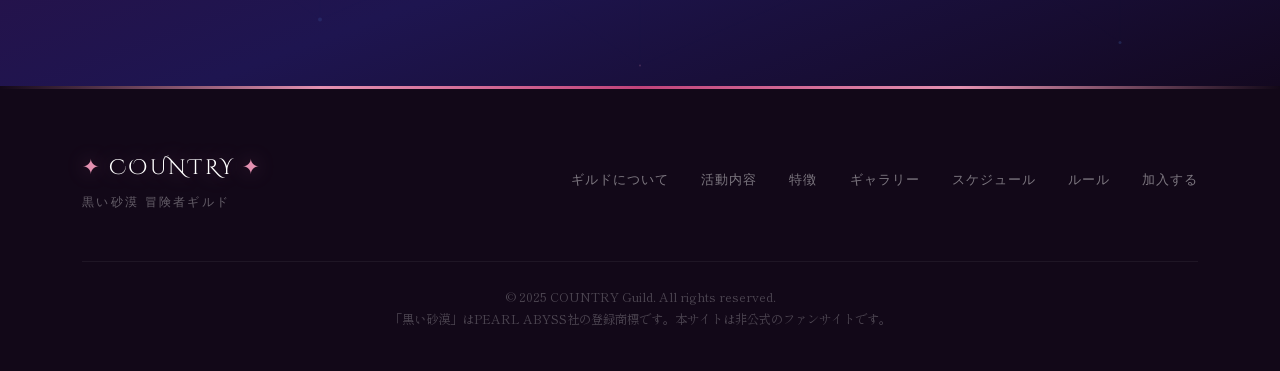
==== commit 783e2c5c: "SEO対策" ====
--- a/index.html
+++ b/index.html
@@ -3,11 +3,38 @@
 <head>
   <meta charset="UTF-8">
   <meta name="viewport" content="width=device-width, initial-scale=1.0">
-  <title>COUNTRY | 黒い砂漠 ギルド</title>
+  <title>COUNTRY | 黒い砂漠 ギルド募集 | 拠点戦・青戦・対人コンテンツ・PTコンテンツ</title>
+  <meta name="description" content="黒い砂漠（BDO）のギルド「COUNTRY」の公式サイト。拠点戦・青戦・ソラレの闘技場・演奏会・PTコンテンツなど対人コンテンツを中心に活動中。初心者向け対人講習あり。ギルド募集中！">
+  <meta name="keywords" content="黒い砂漠,BDO,ギルド募集,拠点戦,青戦,演奏会,ソラレの闘技場,対人コンテンツ,PTコンテンツ,COUNTRY,黒い砂漠ギルド,BDOギルド">
+  <meta name="robots" content="index, follow">
+  <meta property="og:type" content="website">
+  <meta property="og:title" content="COUNTRY | 黒い砂漠 ギルド募集 | 拠点戦・青戦・対人コンテンツ">
+  <meta property="og:description" content="黒い砂漠（BDO）ギルド「COUNTRY」。拠点戦・青戦・ソラレの闘技場・演奏会・PTコンテンツなど多彩な活動。初心者も大歓迎！ギルド募集中🌸">
+  <meta property="og:image" content="Images/Concert/concert3.jpg">
+  <meta property="og:locale" content="ja_JP">
+  <meta name="twitter:card" content="summary_large_image">
+  <meta name="twitter:title" content="COUNTRY | 黒い砂漠 ギルド募集">
+  <meta name="twitter:description" content="黒い砂漠（BDO）ギルド「COUNTRY」。拠点戦・青戦・ソラレ・演奏会・PTコンテンツ活動中。初心者歓迎🌸">
+  <meta name="twitter:image" content="Images/Concert/concert3.jpg">
+  <meta name="twitter:site" content="@fuwawan_bd">
+  <link rel="canonical" href="index.html">
   <link rel="icon" href="favicon.ico" type="image/x-icon">
   <link rel="stylesheet" href="style.css">
   <link rel="stylesheet" href="common.css">
   <link href="https://fonts.googleapis.com/css2?family=Cinzel+Decorative:wght@400;700;900&family=Cinzel:wght@400;600;700&family=Noto+Serif+JP:wght@300;400;600;700&family=Shippori+Mincho:wght@400;600;800&display=swap" rel="stylesheet">
+  <script type="application/ld+json">
+  {
+    "@context": "https://schema.org",
+    "@type": "Organization",
+    "name": "COUNTRY",
+    "description": "黒い砂漠（BDO）のギルド。拠点戦・青戦・ソラレの闘技場・演奏会・PTコンテンツなど対人コンテンツを中心に活動中。初心者向け対人講習あり。ギルド募集中。",
+    "url": "index.html",
+    "logo": "guild-logo.png",
+    "sameAs": ["https://x.com/fuwawan_bd"],
+    "keywords": "黒い砂漠, BDO, ギルド募集, 拠点戦, 青戦, 演奏会, ソラレの闘技場, 対人コンテンツ, PTコンテンツ",
+    "foundingDate": "2021-03-22"
+  }
+  </script>
 </head>
 <body>
 
--- a/style.css
+++ b/style.css
@@ -1128,7 +1128,15 @@
   position: absolute;
   inset: 0;
 }
-.gp-item { position: relative; }
+
+/* gp-item に高さを明示して画像が正しく表示されるよう修正 */
+.gp-large {
+  height: 420px;
+}
+.gp-side .gp-item {
+  height: 195px;
+}
+
 .gp-canvas.gp-fallback {
   width: 100%;
   height: 100%;
@@ -1138,6 +1146,11 @@
 .gp-item:not(:has(img[src]:not([src=""]))) .gp-canvas.gp-fallback,
 .gp-item .gp-canvas.gp-fallback[style*="flex"] {
   display: block;
+}
+
+@media (max-width: 800px) {
+  .gp-large { height: 260px; }
+  .gp-side .gp-item { height: 160px; }
 }
 
 @media (max-width: 900px) {
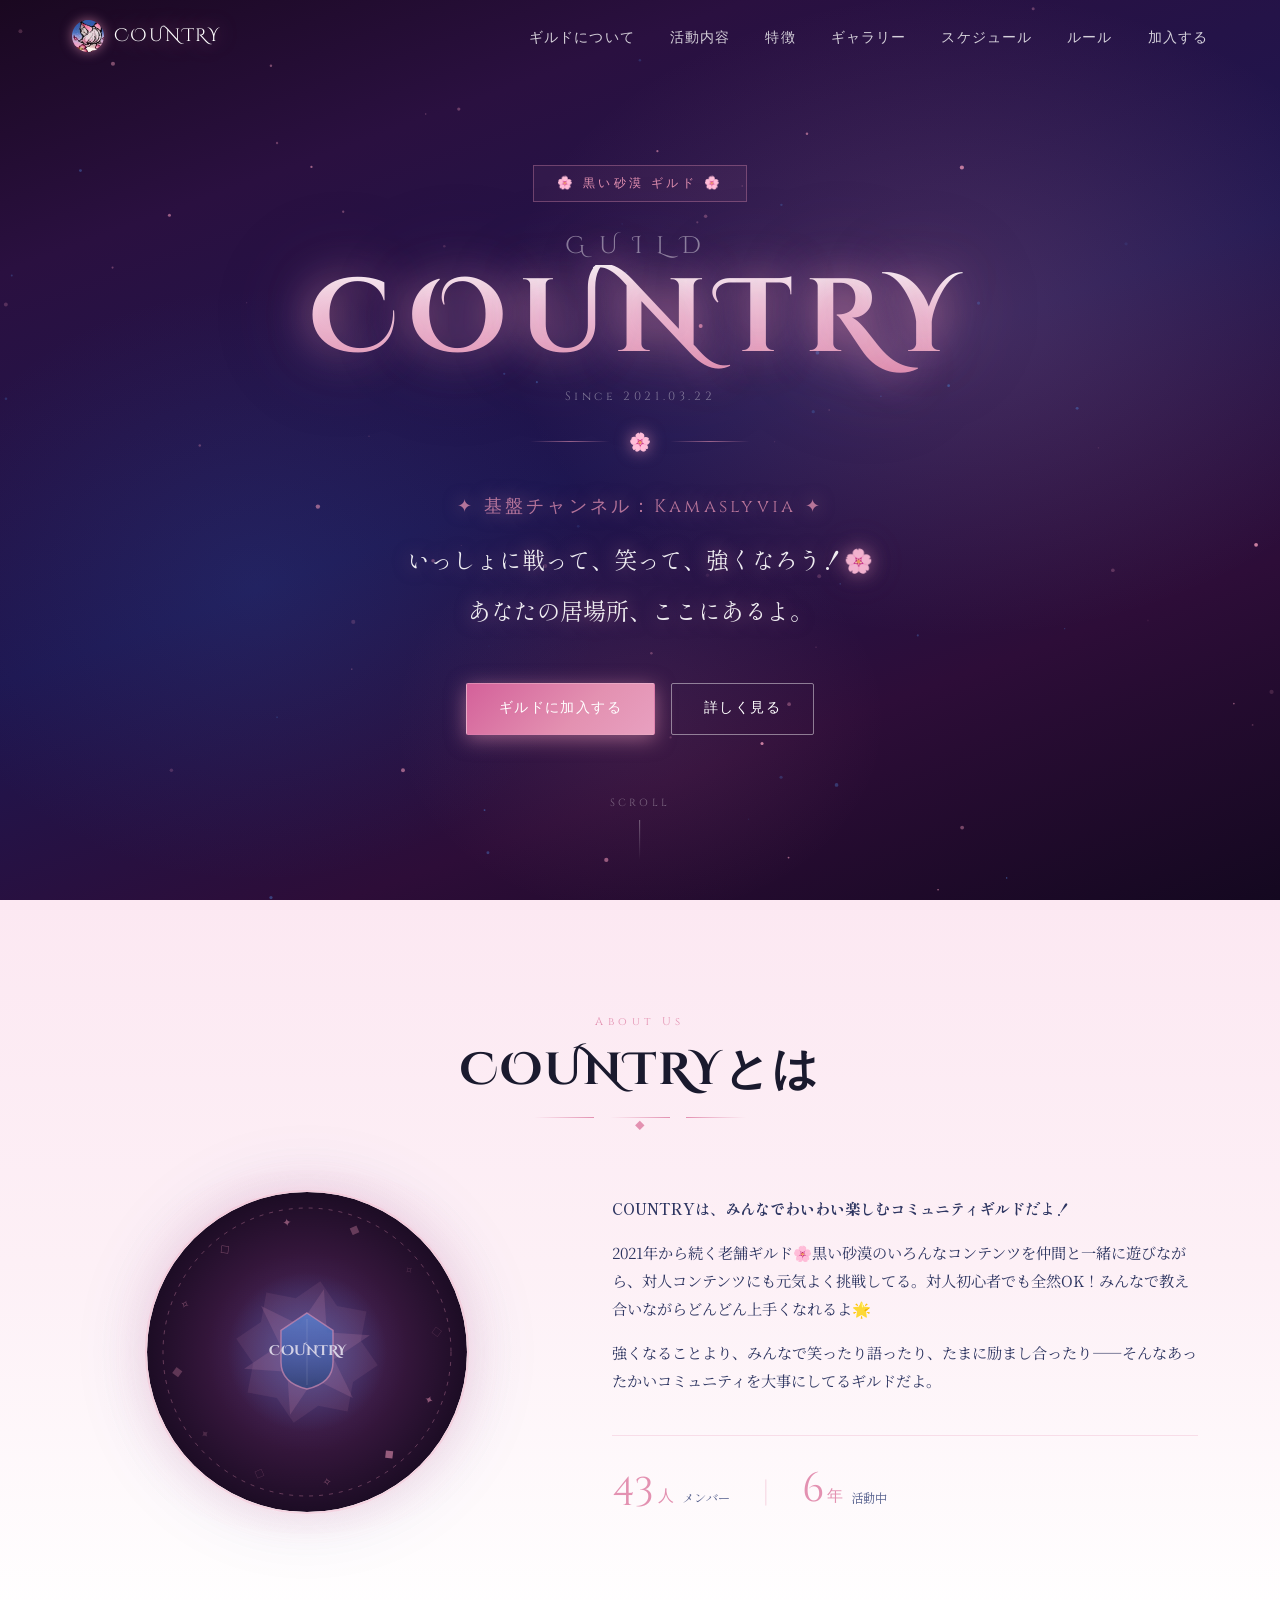
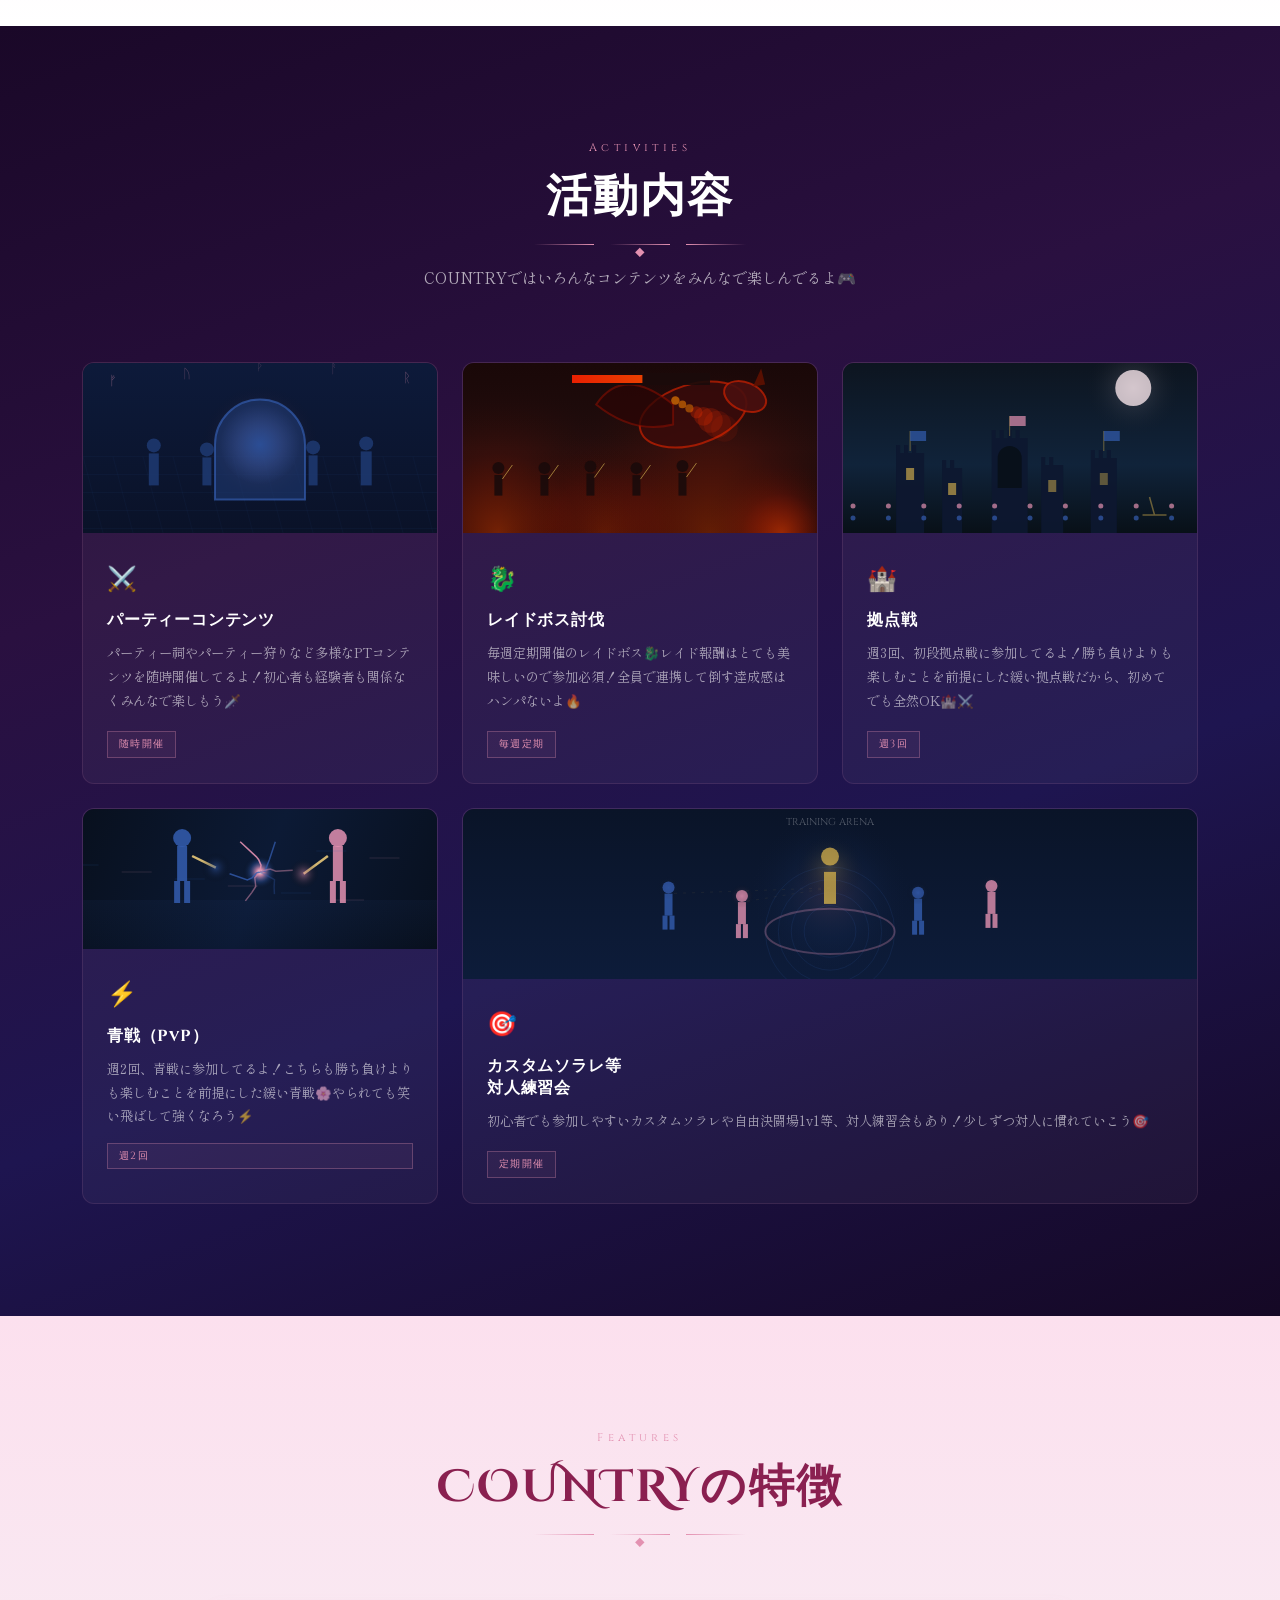
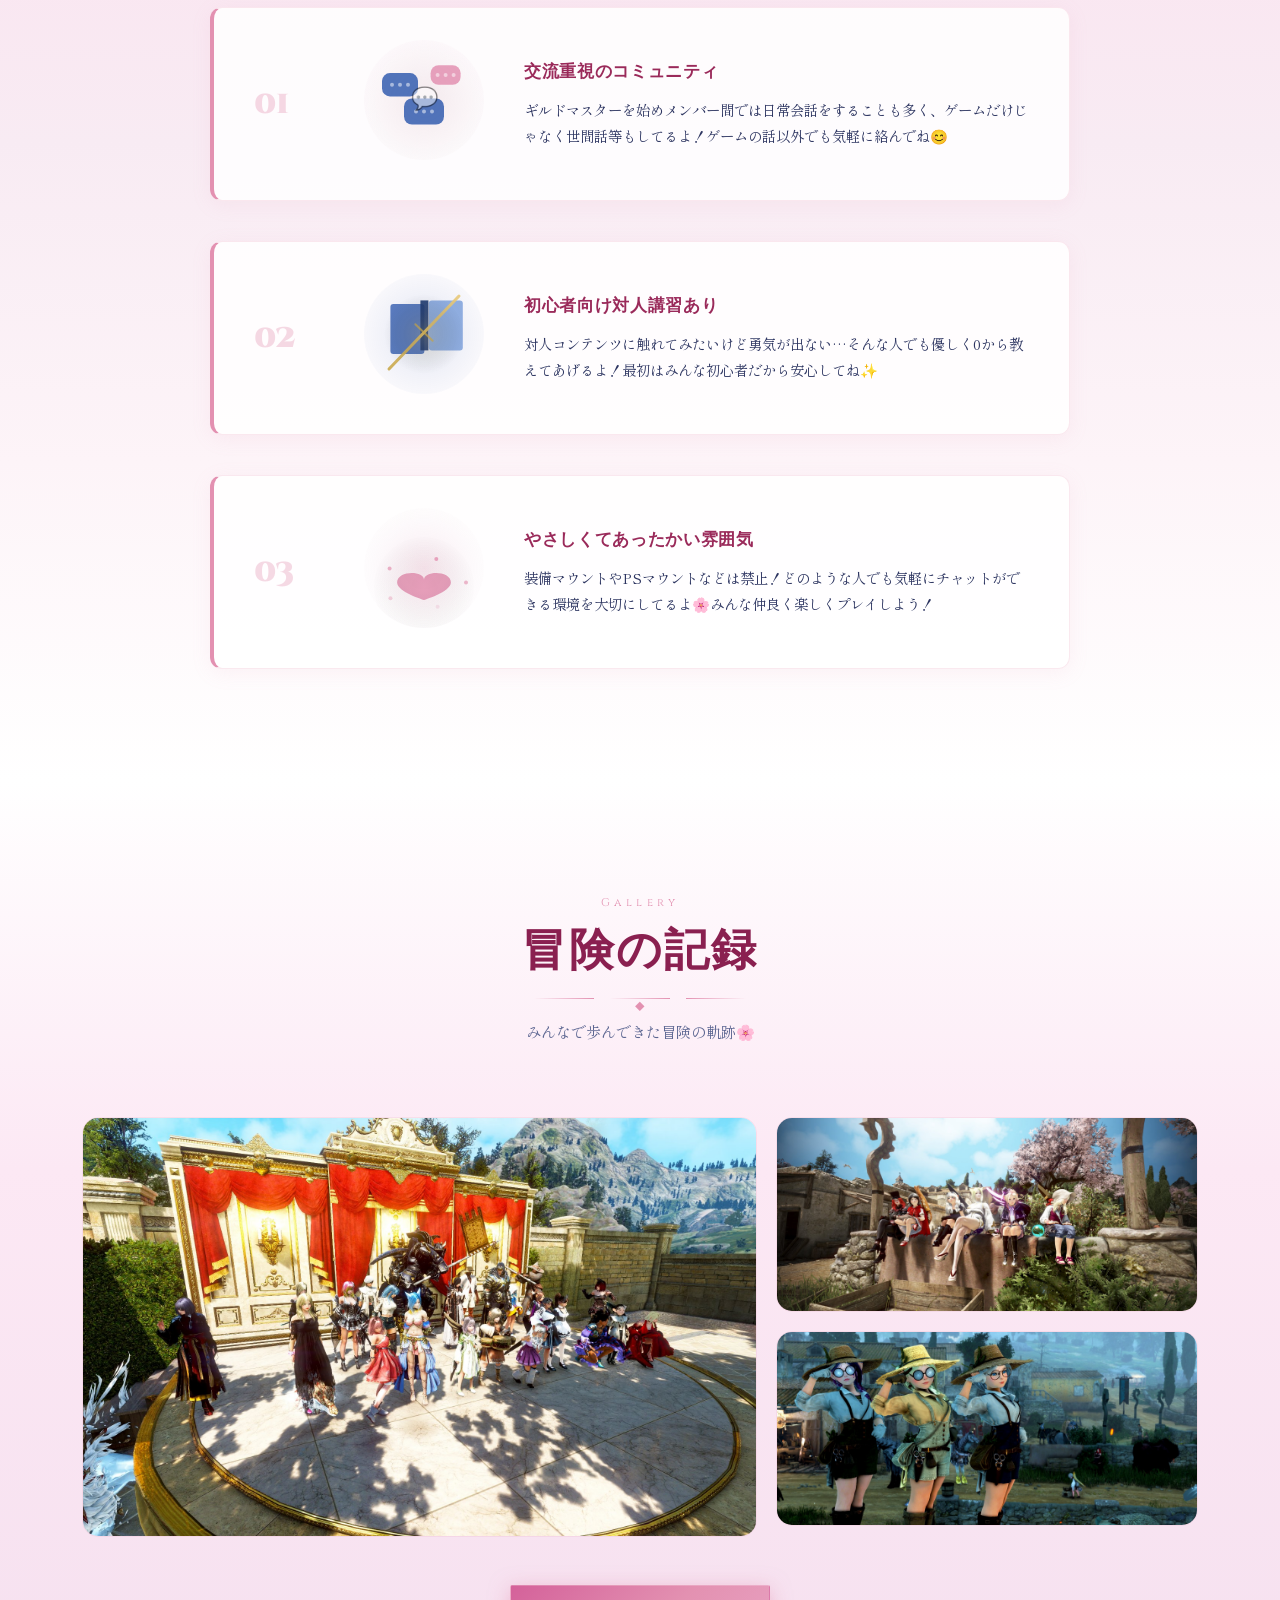
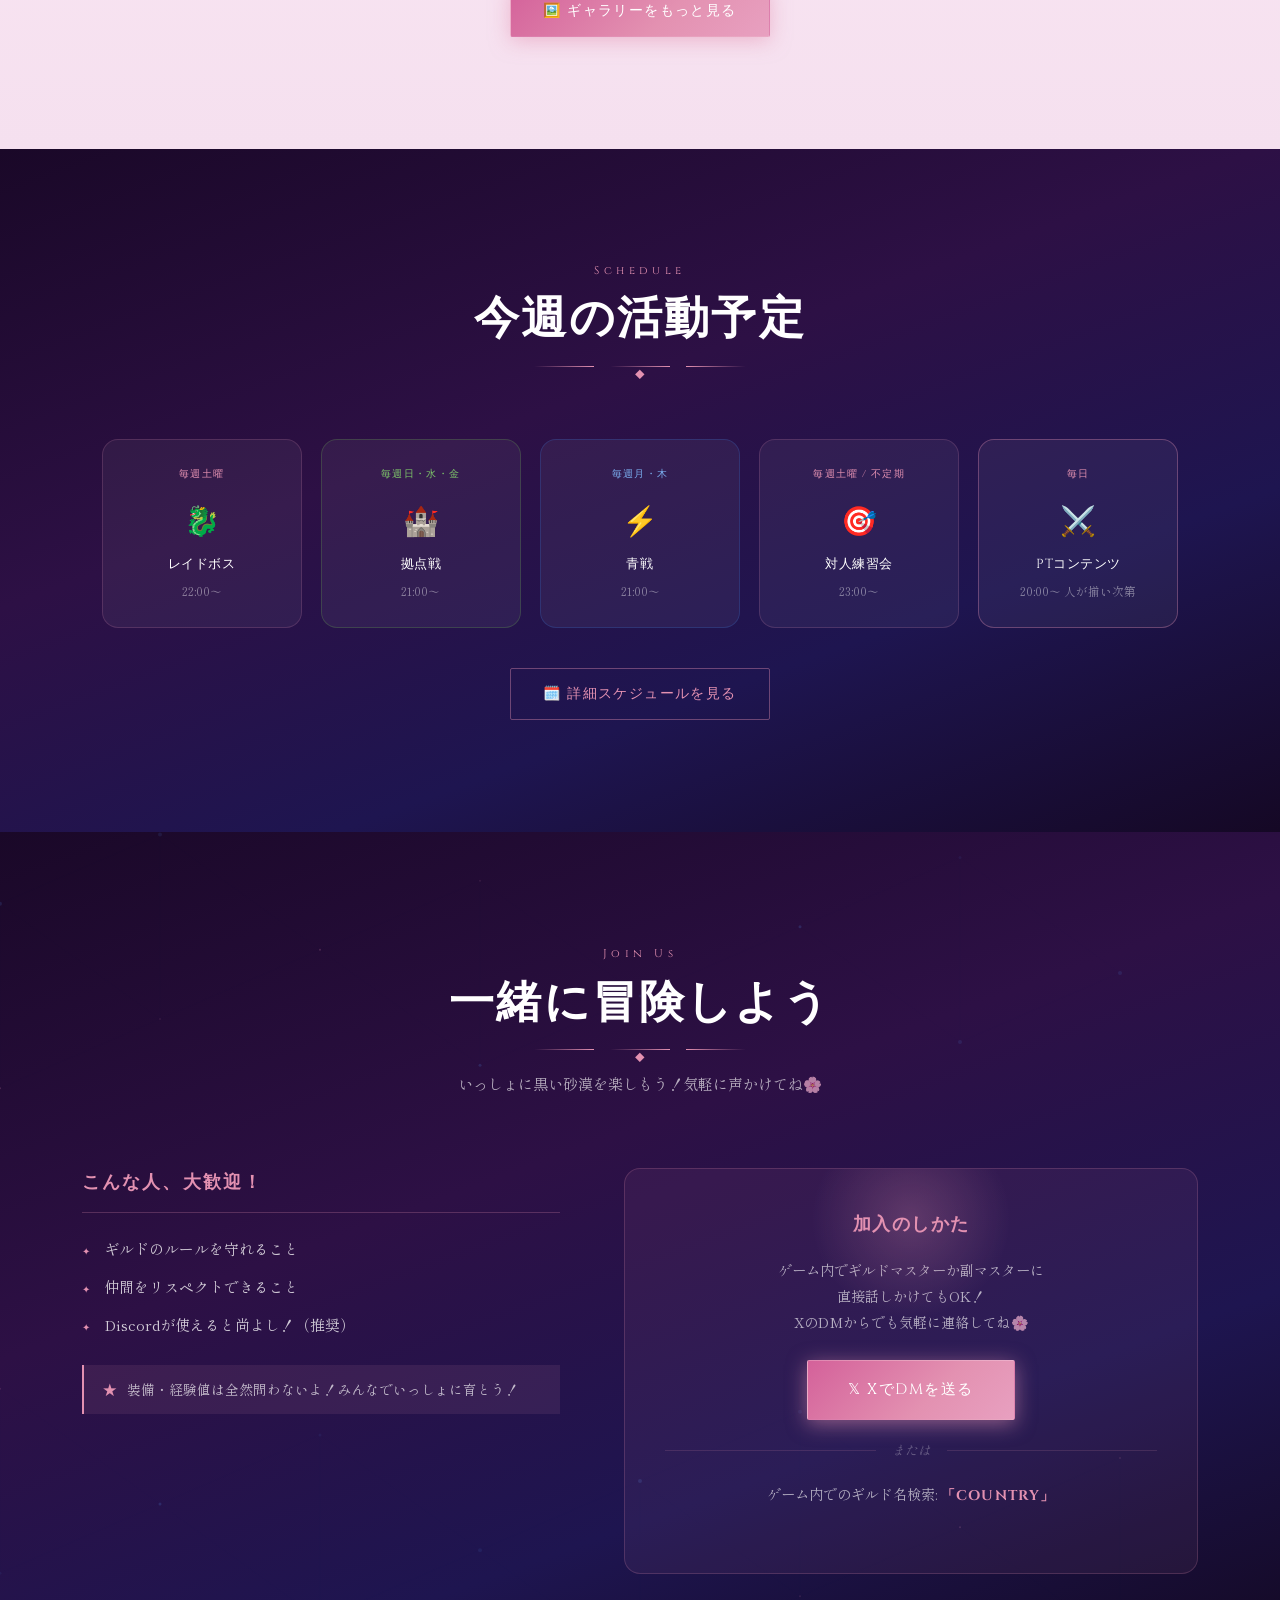
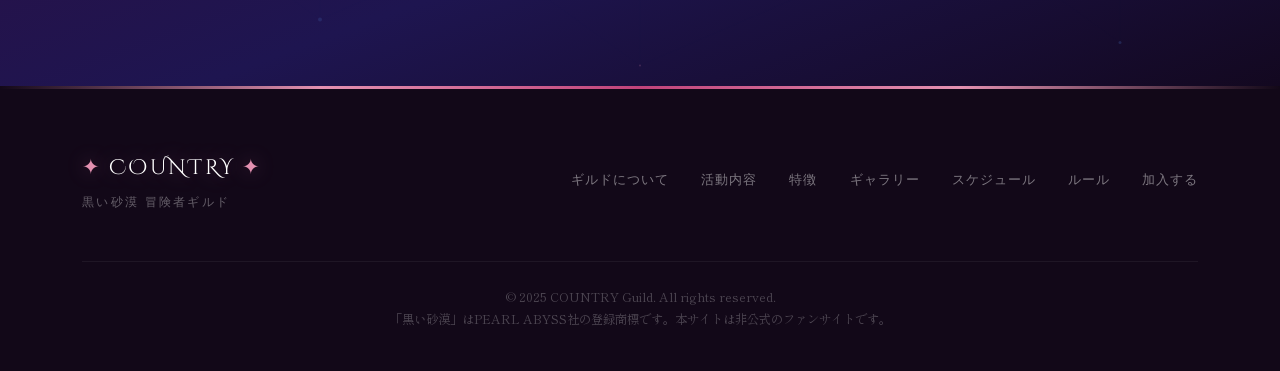
==== commit f792539b: "SEO対策" ====
--- a/index.html
+++ b/index.html
@@ -5,7 +5,7 @@
   <meta name="viewport" content="width=device-width, initial-scale=1.0">
   <title>COUNTRY | 黒い砂漠 ギルド募集 | 拠点戦・青戦・対人コンテンツ・PTコンテンツ</title>
   <meta name="description" content="黒い砂漠（BDO）のギルド「COUNTRY」の公式サイト。拠点戦・青戦・ソラレの闘技場・演奏会・PTコンテンツなど対人コンテンツを中心に活動中。初心者向け対人講習あり。ギルド募集中！">
-  <meta name="keywords" content="黒い砂漠,BDO,ギルド募集,拠点戦,青戦,演奏会,ソラレの闘技場,対人コンテンツ,PTコンテンツ,COUNTRY,黒い砂漠ギルド,BDOギルド">
+  <meta name="keywords" content="黒い砂漠,BDO,ギルド募集,拠点戦,青戦,演奏会,ソラレの闘技場,対人コンテンツ,PTコンテンツ,COUNTRY,Country,黒い砂漠ギルド,BDOギルド">
   <meta name="robots" content="index, follow">
   <meta property="og:type" content="website">
   <meta property="og:title" content="COUNTRY | 黒い砂漠 ギルド募集 | 拠点戦・青戦・対人コンテンツ">
@@ -31,7 +31,7 @@
     "url": "index.html",
     "logo": "guild-logo.png",
     "sameAs": ["https://x.com/fuwawan_bd"],
-    "keywords": "黒い砂漠, BDO, ギルド募集, 拠点戦, 青戦, 演奏会, ソラレの闘技場, 対人コンテンツ, PTコンテンツ",
+    "keywords": "黒い砂漠, BDO, ギルド募集, 拠点戦, 青戦, 演奏会, ソラレの闘技場, 対人コンテンツ, PTコンテンツ, Country",
     "foundingDate": "2021-03-22"
   }
   </script>
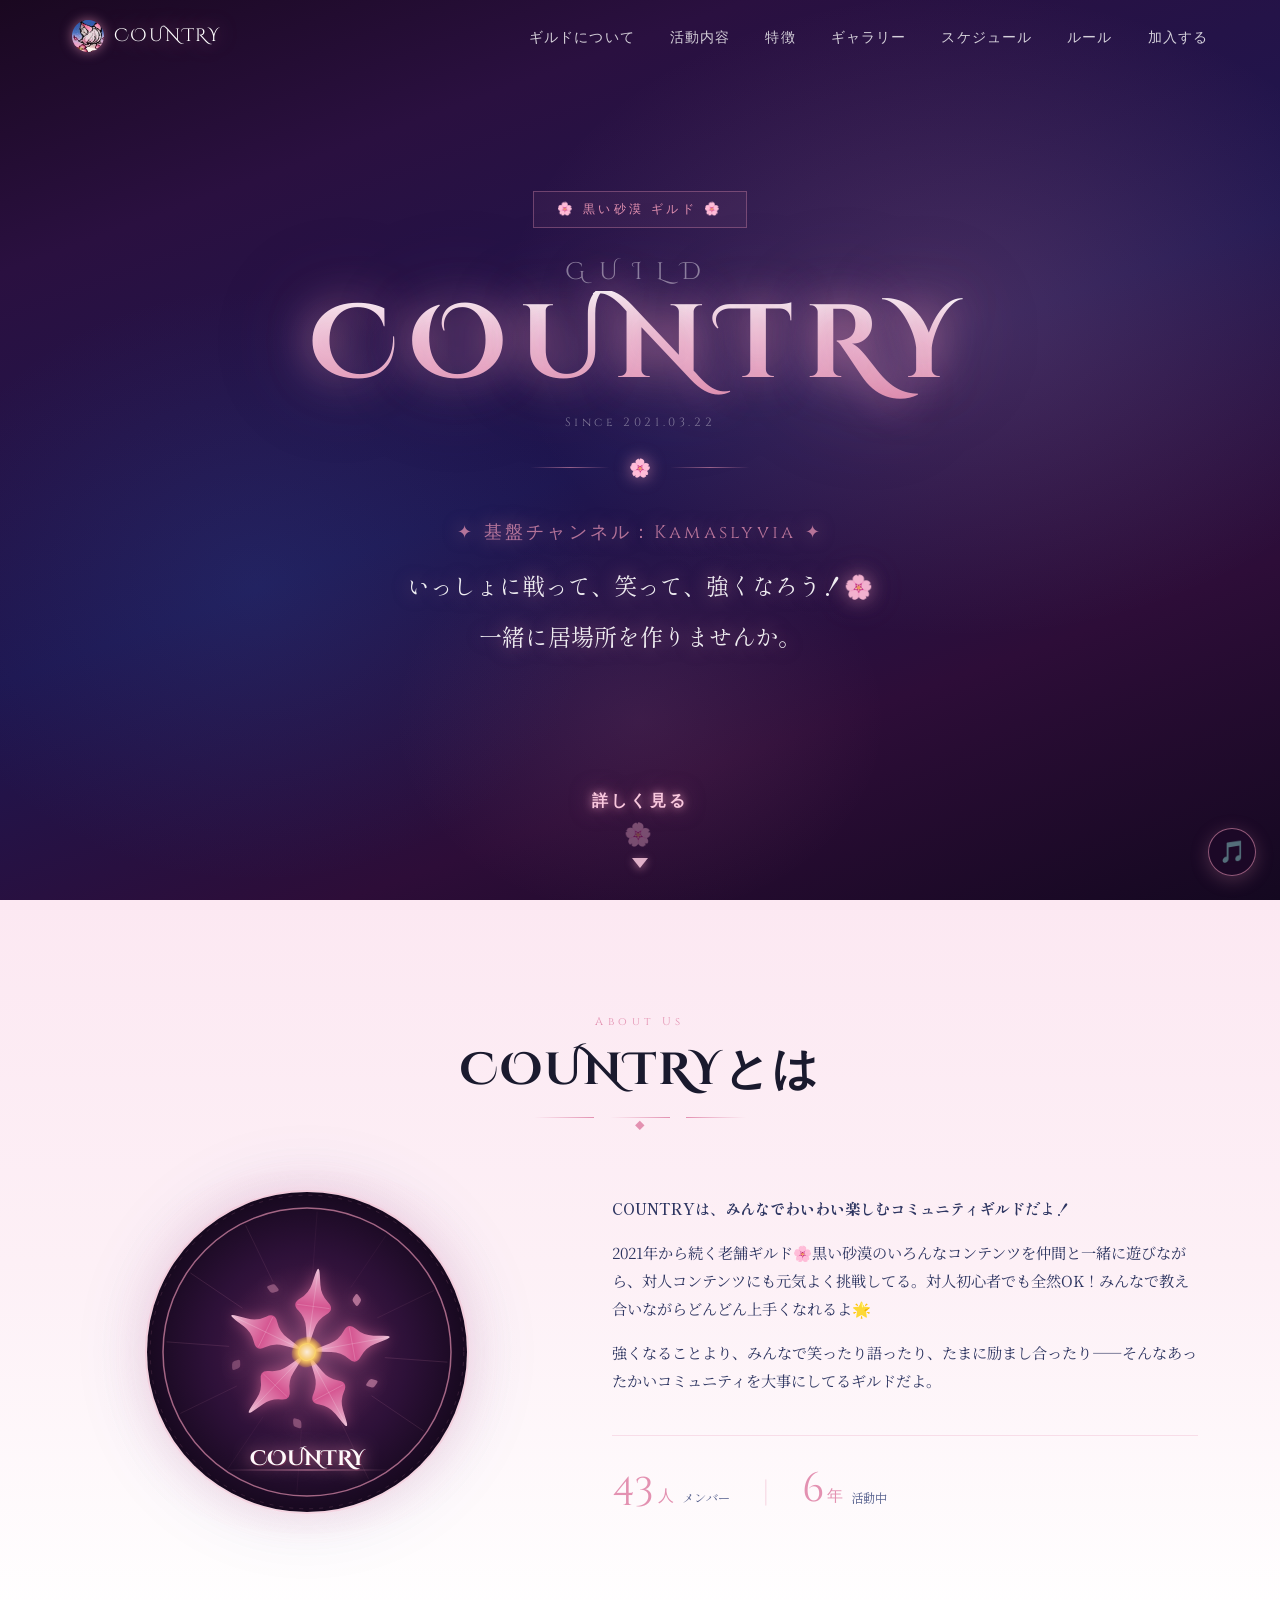
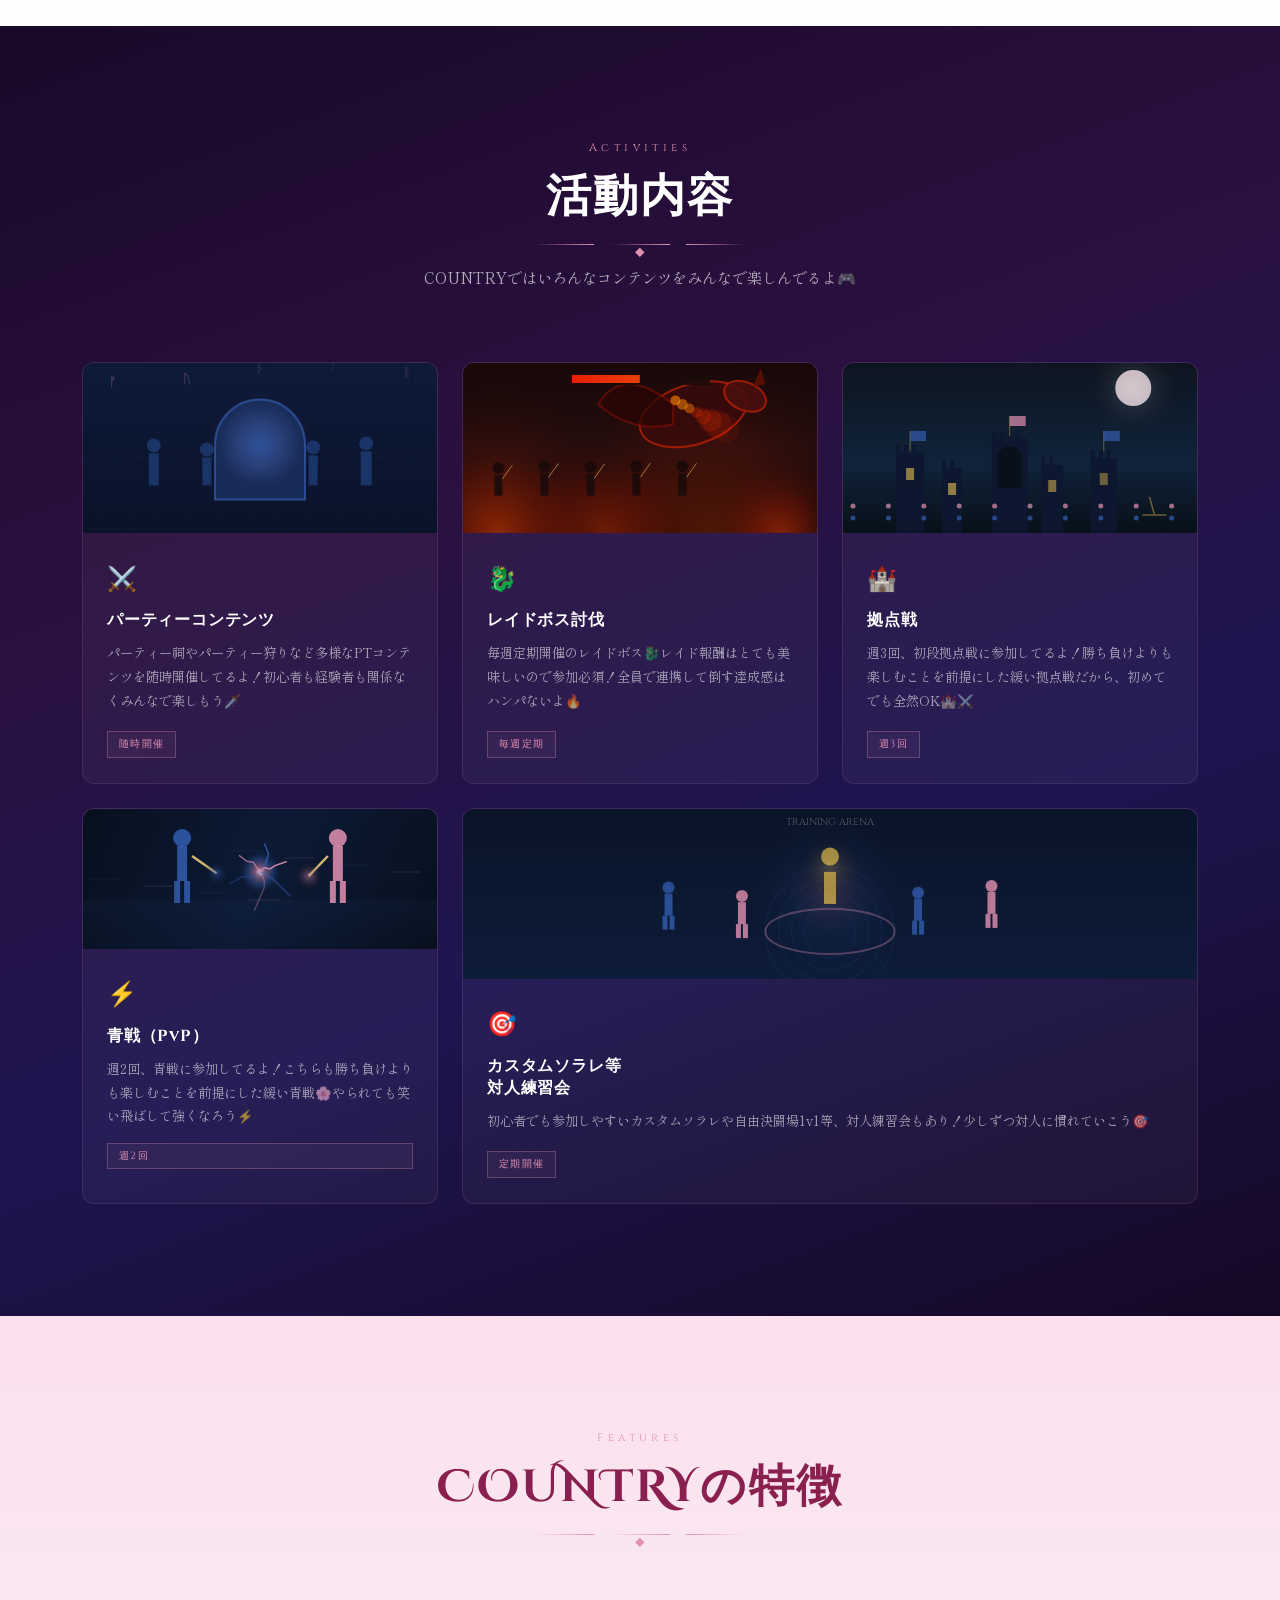
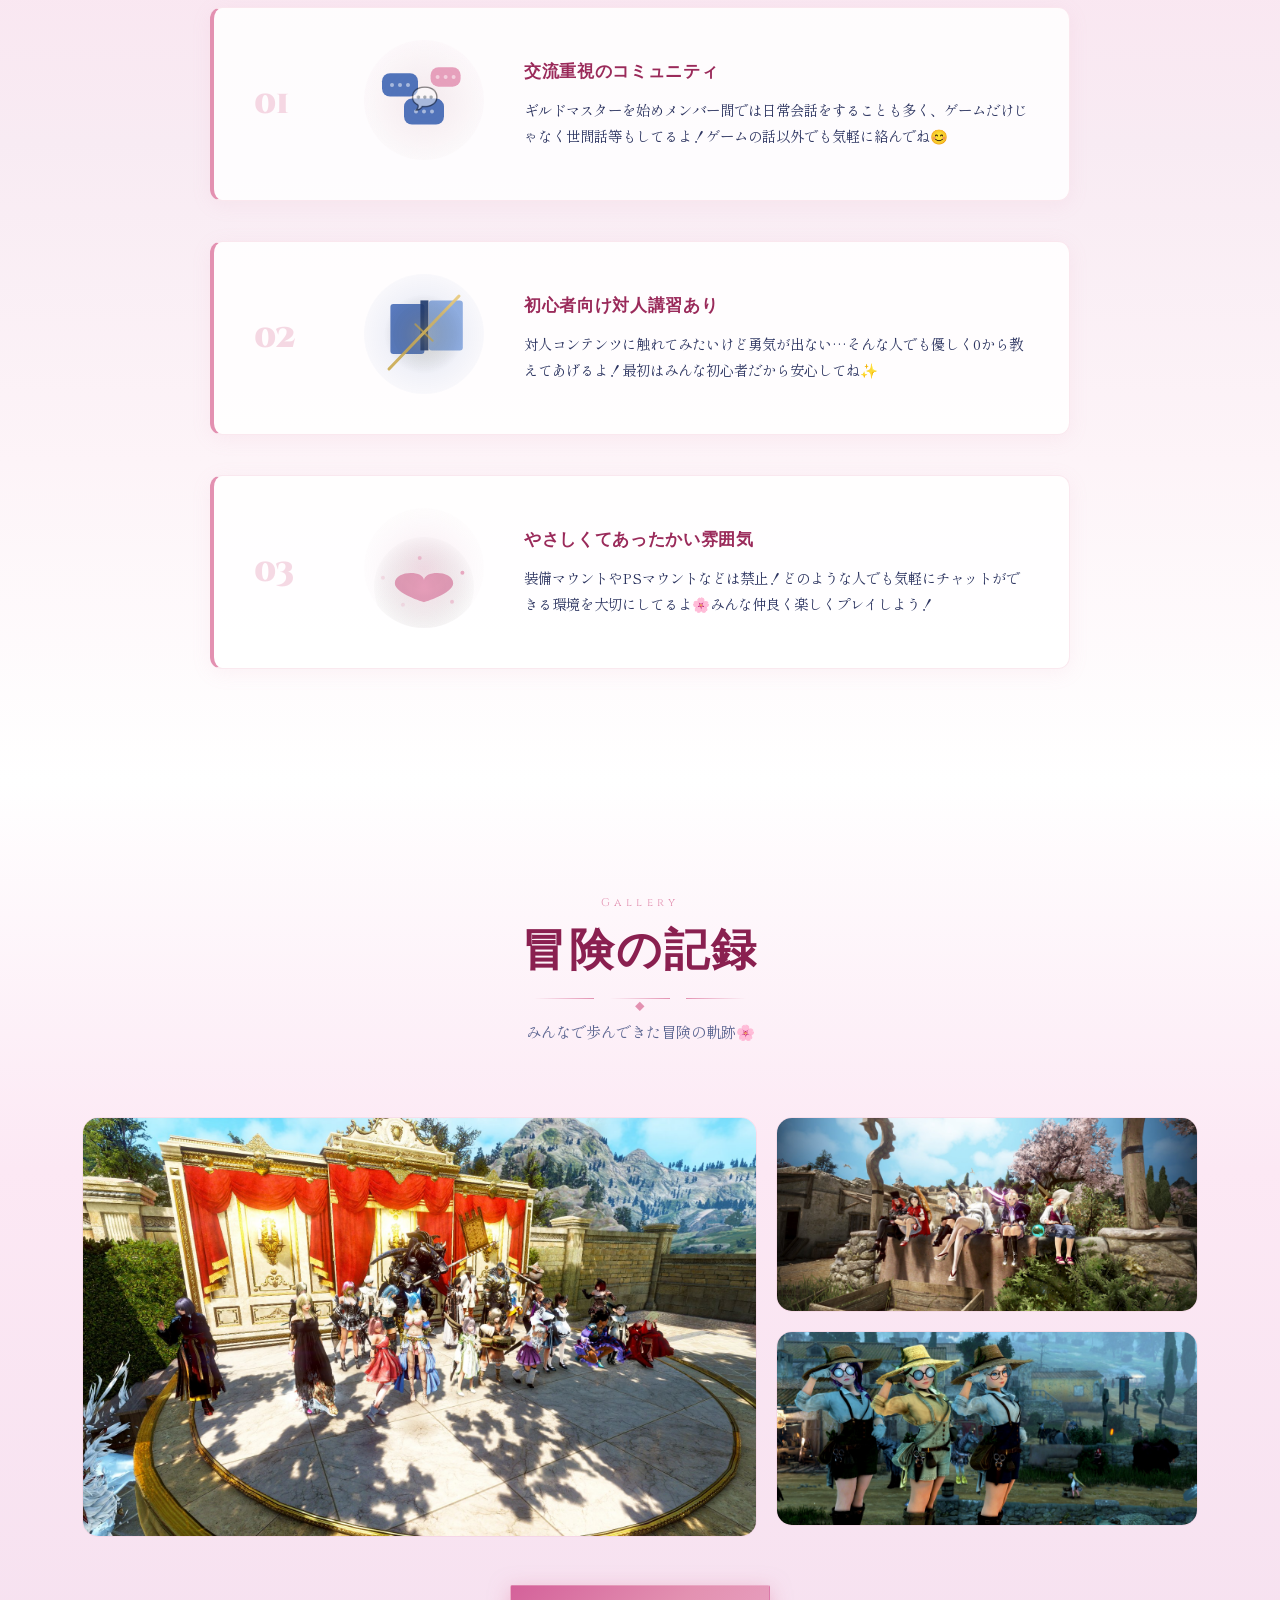
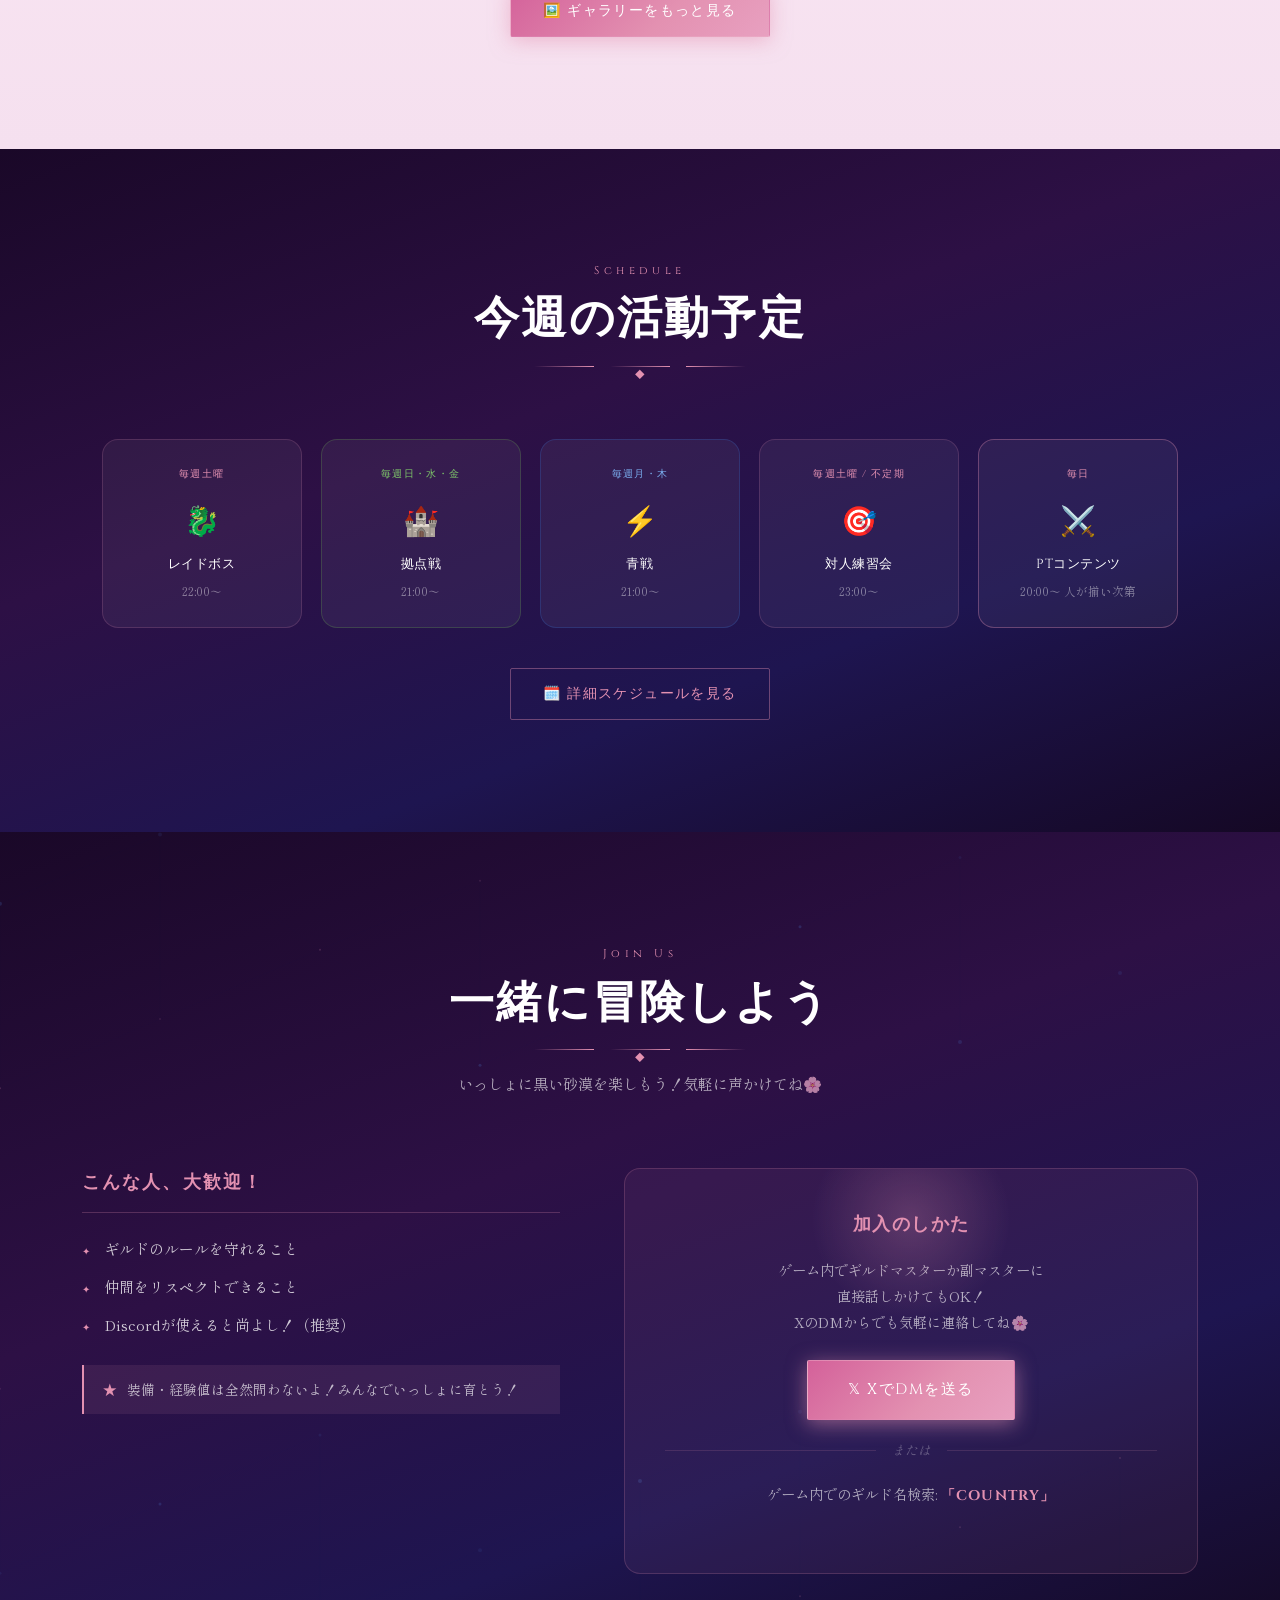
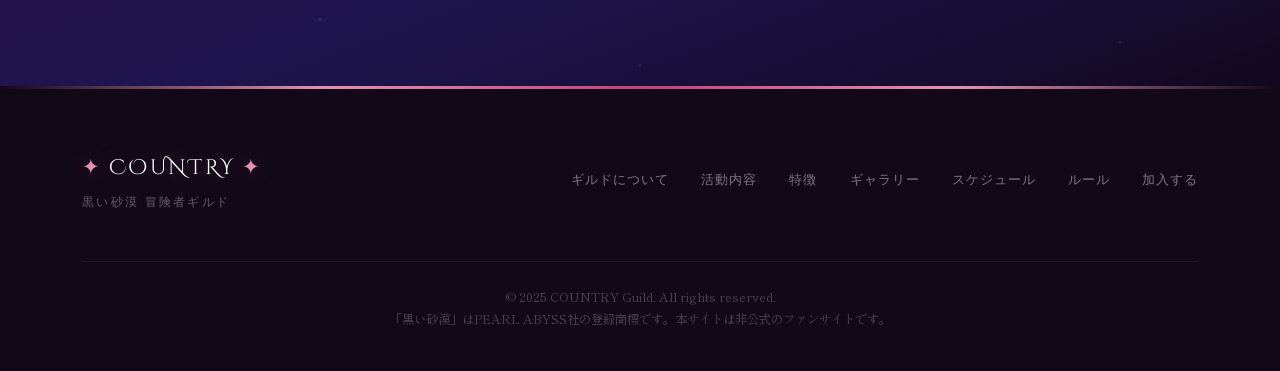
==== commit 0e86ecc8: "ファイル構成変更のため一括アップロード。Webサイト内での音楽再生。追加のSEO対策。" ====
--- a/index.html
+++ b/index.html
@@ -4,23 +4,29 @@
   <meta charset="UTF-8">
   <meta name="viewport" content="width=device-width, initial-scale=1.0">
   <title>COUNTRY | 黒い砂漠 ギルド募集 | 拠点戦・青戦・対人コンテンツ・PTコンテンツ</title>
-  <meta name="description" content="黒い砂漠（BDO）のギルド「COUNTRY」の公式サイト。拠点戦・青戦・ソラレの闘技場・演奏会・PTコンテンツなど対人コンテンツを中心に活動中。初心者向け対人講習あり。ギルド募集中！">
-  <meta name="keywords" content="黒い砂漠,BDO,ギルド募集,拠点戦,青戦,演奏会,ソラレの闘技場,対人コンテンツ,PTコンテンツ,COUNTRY,Country,黒い砂漠ギルド,BDOギルド">
+  <meta name="description" content="黒い砂漠（BDO）ギルド「COUNTRY（かんとりー）」公式サイト。初心者に優しくおすすめのギルドです！PTコンテンツ・PT狩りを中心に、拠点戦・青戦・カスタムソラレなども随時開催！対人初心者向け講習会あり。ギルド募集中！">
+  <meta name="keywords" content="黒い砂漠,BDO,ギルド募集,ギルド,募集,公式,拠点戦,青戦,演奏会,ソラレの闘技場,対人コンテンツ,PTコンテンツ,COUNTRY,Country,かんちゅりー,かんとりー,黒い砂漠ギルド,BDOギルド,初心者,おすすめ,優しい,初心者向け,黒い砂漠ギルド募集">
   <meta name="robots" content="index, follow">
   <meta property="og:type" content="website">
   <meta property="og:title" content="COUNTRY | 黒い砂漠 ギルド募集 | 拠点戦・青戦・対人コンテンツ">
-  <meta property="og:description" content="黒い砂漠（BDO）ギルド「COUNTRY」。拠点戦・青戦・ソラレの闘技場・演奏会・PTコンテンツなど多彩な活動。初心者も大歓迎！ギルド募集中🌸">
+  <meta property="og:description" content="黒い砂漠（BDO）ギルド「COUNTRY（かんとりー）」公式。初心者に優しくておすすめ！PTコンテンツ・拠点戦・青戦・カスタムソラレなど活動中。ギルド募集中！🌸">
   <meta property="og:image" content="Images/Concert/concert3.jpg">
   <meta property="og:locale" content="ja_JP">
   <meta name="twitter:card" content="summary_large_image">
   <meta name="twitter:title" content="COUNTRY | 黒い砂漠 ギルド募集">
-  <meta name="twitter:description" content="黒い砂漠（BDO）ギルド「COUNTRY」。拠点戦・青戦・ソラレ・演奏会・PTコンテンツ活動中。初心者歓迎🌸">
+  <meta name="twitter:description" content="黒い砂漠（BDO）ギルド「COUNTRY（かんとりー）」公式。初心者に優しいおすすめギルド！拠点戦・青戦・PTコンテンツなど活動中。ギルド募集中🌸">
   <meta name="twitter:image" content="Images/Concert/concert3.jpg">
   <meta name="twitter:site" content="@fuwawan_bd">
   <link rel="canonical" href="index.html">
   <link rel="icon" href="favicon.ico" type="image/x-icon">
-  <link rel="stylesheet" href="style.css">
-  <link rel="stylesheet" href="common.css">
+  <link rel="icon" href="icon-192.png" type="image/png" sizes="192x192">
+  <link rel="icon" href="icon-512.png" type="image/png" sizes="512x512">
+  <link rel="apple-touch-icon" href="apple-touch-icon.png">
+  <link rel="stylesheet" href="css/style.css">
+  <link rel="stylesheet" href="css/common.css">
+  <link rel="stylesheet" href="css/gallery.css">
+  <link rel="stylesheet" href="css/schedule.css">
+  <link rel="stylesheet" href="css/rules.css">
   <link href="https://fonts.googleapis.com/css2?family=Cinzel+Decorative:wght@400;700;900&family=Cinzel:wght@400;600;700&family=Noto+Serif+JP:wght@300;400;600;700&family=Shippori+Mincho:wght@400;600;800&display=swap" rel="stylesheet">
   <script type="application/ld+json">
   {
@@ -36,425 +42,1131 @@
   }
   </script>
 </head>
-<body>
-
-  <!-- ===== CANVAS HERO BACKGROUND ===== -->
-  <canvas id="hero-canvas"></canvas>
-
-  <!-- ===== NAVIGATION ===== -->
+<body data-page="home">
+  <canvas id="particle-canvas"></canvas>
   <nav id="navbar">
-    <div class="nav-inner">
-      <div class="nav-logo">
-        <img src="guild-logo.png" alt="COUNTRY" class="nav-logo-img">
-        <span class="logo-text">COUNTRY</span>
-      </div>
-      <ul class="nav-links">
-        <li><a href="#about">ギルドについて</a></li>
-        <li><a href="#activities">活動内容</a></li>
-        <li><a href="#features">特徴</a></li>
-        <li><a href="gallery.html">ギャラリー</a></li>
-        <li><a href="schedule.html">スケジュール</a></li>
-        <li><a href="rules.html">ルール</a></li>
-        <li><a href="#join">加入する</a></li>
-      </ul>
-      <button class="nav-toggle" id="nav-toggle" aria-label="メニュー">
-        <span></span><span></span><span></span>
-      </button>
-    </div>
-    <div class="nav-mobile" id="nav-mobile">
-      <ul>
-        <li><a href="#about">ギルドについて</a></li>
-        <li><a href="#activities">活動内容</a></li>
-        <li><a href="#features">特徴</a></li>
-        <li><a href="gallery.html">ギャラリー</a></li>
-        <li><a href="schedule.html">スケジュール</a></li>
-        <li><a href="rules.html">ルール</a></li>
-        <li><a href="#join">加入する</a></li>
-      </ul>
-    </div>
-  </nav>
-
-  <!-- ===== HERO SECTION ===== -->
-  <section id="hero">
-    <div class="hero-overlay"></div>
-    <canvas id="particle-canvas"></canvas>
-    <div class="hero-content">
-      <div class="hero-badge">🌸 黒い砂漠 ギルド 🌸</div>
-      <h1 class="hero-title">
-        <span class="title-line">GUILD</span>
-        <span class="title-main">COUNTRY</span>
-      </h1>
-      <div class="hero-since">Since 2021.03.22</div>
-      <div class="hero-divider">
-        <span class="divider-line"></span>
-        <span class="divider-icon">🌸</span>
-        <span class="divider-line"></span>
-      </div>
-      <p class="hero-subtitle"><span class="channel-line">✦ 基盤チャンネル：Kamaslyvia ✦</span>いっしょに戦って、笑って、強くなろう！🌸<br>あなたの居場所、ここにあるよ。</p>
-      <div class="hero-buttons">
-        <a href="#join" class="btn btn-primary">ギルドに加入する</a>
-        <a href="#about" class="btn btn-secondary">詳しく見る</a>
-      </div>
-    </div>
-    <div class="hero-scroll-hint">
-      <span>SCROLL</span>
-      <div class="scroll-arrow"></div>
-    </div>
-  </section>
-
-  <!-- ===== ABOUT SECTION ===== -->
-  <section id="about">
-    <div class="section-bg about-bg"></div>
-    <div class="container">
-      <div class="section-header">
-        <span class="section-label">About Us</span>
-        <h2 class="section-title">COUNTRYとは</h2>
-        <div class="section-divider">
-          <span></span><span class="diamond">◆</span><span></span>
-        </div>
-      </div>
-      <div class="about-grid">
-        <div class="about-visual">
-          <canvas id="crest-canvas" width="320" height="320"></canvas>
-          <div class="about-visual-glow"></div>
-        </div>
-        <div class="about-text">
-          <p class="about-lead">COUNTRYは、<strong>みんなでわいわい楽しむコミュニティギルド</strong>だよ！</p>
-          <p>2021年から続く老舗ギルド🌸黒い砂漠のいろんなコンテンツを仲間と一緒に遊びながら、対人コンテンツにも元気よく挑戦してる。対人初心者でも全然OK！みんなで教え合いながらどんどん上手くなれるよ🌟</p>
-          <p>強くなることより、みんなで笑ったり語ったり、たまに励まし合ったり——そんなあったかいコミュニティを大事にしてるギルドだよ。</p>
-          <div class="about-stats">
-            <div class="stat-item">
-              <span class="stat-number" data-target="43">0</span>
-              <span class="stat-unit">人</span>
-              <span class="stat-label">メンバー</span>
-            </div>
-            <div class="stat-divider">|</div>
-            <div class="stat-item">
-              <span class="stat-number" data-target="6">0</span>
-              <span class="stat-unit">年</span>
-              <span class="stat-label">活動中</span>
-            </div>
-          </div>
-        </div>
-      </div>
-    </div>
-  </section>
-
-  <!-- ===== ACTIVITIES SECTION ===== -->
-  <section id="activities">
-    <div class="section-bg activities-bg"></div>
-    <div class="container">
-      <div class="section-header">
-        <span class="section-label">Activities</span>
-        <h2 class="section-title">活動内容</h2>
-        <div class="section-divider">
-          <span></span><span class="diamond">◆</span><span></span>
-        </div>
-        <p class="section-desc">COUNTRYではいろんなコンテンツをみんなで楽しんでるよ🎮</p>
-      </div>
-
-      <div class="activities-grid">
-
-        <div class="activity-card" data-index="0">
-          <div class="activity-canvas-wrap">
-            <canvas class="activity-canvas" width="400" height="200" data-type="party"></canvas>
-          </div>
-          <div class="activity-card-body">
-            <div class="activity-icon">⚔️</div>
-            <h3>パーティーコンテンツ</h3>
-            <p>パーティー祠やパーティー狩りなど多様なPTコンテンツを随時開催してるよ！初心者も経験者も関係なくみんなで楽しもう🗡️</p>
-            <div class="activity-tag">随時開催</div>
-          </div>
-        </div>
-
-        <div class="activity-card" data-index="1">
-          <div class="activity-canvas-wrap">
-            <canvas class="activity-canvas" width="400" height="200" data-type="raid"></canvas>
-          </div>
-          <div class="activity-card-body">
-            <div class="activity-icon">🐉</div>
-            <h3>レイドボス討伐</h3>
-            <p>毎週定期開催のレイドボス🐉レイド報酬はとても美味しいので参加必須！全員で連携して倒す達成感はハンパないよ🔥</p>
-            <div class="activity-tag">毎週定期</div>
-          </div>
-        </div>
-
-        <div class="activity-card" data-index="2">
-          <div class="activity-canvas-wrap">
-            <canvas class="activity-canvas" width="400" height="200" data-type="nodwar"></canvas>
-          </div>
-          <div class="activity-card-body">
-            <div class="activity-icon">🏰</div>
-            <h3>拠点戦</h3>
-            <p>週3回、初段拠点戦に参加してるよ！勝ち負けよりも楽しむことを前提にした緩い拠点戦だから、初めてでも全然OK🏰⚔️</p>
-            <div class="activity-tag">週3回</div>
-          </div>
-        </div>
-
-        <div class="activity-card activity-card--wide" data-index="3">
-          <div class="activity-canvas-wrap">
-            <canvas class="activity-canvas" width="800" height="200" data-type="pvp"></canvas>
-          </div>
-          <div class="activity-card-body">
-            <div class="activity-icon">⚡</div>
-            <h3>青戦（PvP）</h3>
-            <p>週2回、青戦に参加してるよ！こちらも勝ち負けよりも楽しむことを前提にした緩い青戦🌸やられても笑い飛ばして強くなろう⚡</p>
-            <div class="activity-tag">週2回</div>
-          </div>
-        </div>
-
-        <div class="activity-card" data-index="4">
-          <div class="activity-canvas-wrap">
-            <canvas class="activity-canvas" width="400" height="200" data-type="solaer"></canvas>
-          </div>
-          <div class="activity-card-body">
-            <div class="activity-icon">🎯</div>
-            <h3>カスタムソラレ等<br>対人練習会</h3>
-            <p>初心者でも参加しやすいカスタムソラレや自由決闘場1v1等、対人練習会もあり！少しずつ対人に慣れていこう🎯</p>
-            <div class="activity-tag">定期開催</div>
-          </div>
-        </div>
-
-      </div>
-    </div>
-  </section>
-
-  <!-- ===== FEATURES SECTION ===== -->
-  <section id="features">
-    <div class="section-bg features-bg"></div>
-    <div class="container">
-      <div class="section-header">
-        <span class="section-label">Features</span>
-        <h2 class="section-title">COUNTRYの特徴</h2>
-        <div class="section-divider">
-          <span></span><span class="diamond">◆</span><span></span>
-        </div>
-      </div>
-      <div class="features-list">
-        <div class="feature-item reveal">
-          <div class="feature-number">01</div>
-          <div class="feature-visual">
-            <canvas class="feature-canvas" width="120" height="120" data-type="comm"></canvas>
-          </div>
-          <div class="feature-content">
-            <h3>交流重視のコミュニティ</h3>
-            <p>ギルドマスターを始めメンバー間では日常会話をすることも多く、ゲームだけじゃなく世間話等もしてるよ！ゲームの話以外でも気軽に絡んでね😊</p>
-          </div>
-        </div>
-        <div class="feature-item reveal">
-          <div class="feature-number">02</div>
-          <div class="feature-visual">
-            <canvas class="feature-canvas" width="120" height="120" data-type="lesson"></canvas>
-          </div>
-          <div class="feature-content">
-            <h3>初心者向け対人講習あり</h3>
-            <p>対人コンテンツに触れてみたいけど勇気が出ない…そんな人でも優しく0から教えてあげるよ！最初はみんな初心者だから安心してね✨</p>
-          </div>
-        </div>
-        <div class="feature-item reveal">
-          <div class="feature-number">03</div>
-          <div class="feature-visual">
-            <canvas class="feature-canvas" width="120" height="120" data-type="warm"></canvas>
-          </div>
-          <div class="feature-content">
-            <h3>やさしくてあったかい雰囲気</h3>
-            <p>装備マウントやPSマウントなどは禁止！どのような人でも気軽にチャットができる環境を大切にしてるよ🌸みんな仲良く楽しくプレイしよう！</p>
-          </div>
-        </div>
-      </div>
-    </div>
-  </section>
-
-  <!-- ===== GALLERY PREVIEW SECTION ===== -->
-  <section id="gallery-preview">
-    <div class="section-bg gallery-preview-bg"></div>
-    <div class="container">
-      <div class="section-header">
-        <span class="section-label">Gallery</span>
-        <h2 class="section-title gp-title">冒険の記録</h2>
-        <div class="section-divider">
-          <span></span><span class="diamond">◆</span><span></span>
-        </div>
-        <p class="section-desc gp-desc">みんなで歩んできた冒険の軌跡🌸</p>
-      </div>
-      <div class="gp-grid">
-        <!-- =====================================================
+<div class="nav-inner">
+<div class="nav-logo">
+<img alt="COUNTRY" class="nav-logo-img" src="guild-logo.png"/>
+<span class="logo-text">COUNTRY</span>
+</div>
+<ul class="nav-links">
+<li><a href="#about">ギルドについて</a></li>
+<li><a href="#activities">活動内容</a></li>
+<li><a href="#features">特徴</a></li>
+<li><a href="gallery.html">ギャラリー</a></li>
+<li><a href="schedule.html">スケジュール</a></li>
+<li><a href="rules.html">ルール</a></li>
+<li><a href="#join">加入する</a></li>
+</ul>
+<button aria-label="メニュー" class="nav-toggle" id="nav-toggle">
+<span></span><span></span><span></span>
+</button>
+</div>
+<div class="nav-mobile" id="nav-mobile">
+<ul>
+<li><a href="#about">ギルドについて</a></li>
+<li><a href="#activities">活動内容</a></li>
+<li><a href="#features">特徴</a></li>
+<li><a href="gallery.html">ギャラリー</a></li>
+<li><a href="schedule.html">スケジュール</a></li>
+<li><a href="rules.html">ルール</a></li>
+<li><a href="#join">加入する</a></li>
+</ul>
+</div>
+</nav>
+  <div id="spa-container" style="opacity:1;transition:opacity 0.22s ease;"></div>
+  <footer id="footer">
+<div class="footer-top-deco"></div>
+<div class="container">
+<div class="footer-inner">
+<div class="footer-brand">
+<div class="footer-logo">
+<span>✦</span> COUNTRY <span>✦</span>
+</div>
+<p class="footer-tagline">黒い砂漠 冒険者ギルド</p>
+</div>
+<div class="footer-links">
+<a href="#about">ギルドについて</a>
+<a href="#activities">活動内容</a>
+<a href="#features">特徴</a>
+<a href="gallery.html">ギャラリー</a>
+<a href="schedule.html">スケジュール</a>
+<a href="rules.html">ルール</a>
+<a href="#join">加入する</a>
+</div>
+</div>
+<div class="footer-bottom">
+<p>© 2025 COUNTRY Guild. All rights reserved.</p>
+<p class="footer-disclaimer">「黒い砂漠」はPEARL ABYSS社の登録商標です。本サイトは非公式のファンサイトです。</p>
+</div>
+</div>
+</footer>
+  <script src="js/common.js" defer></script>
+  <script src="js/bgm.js" defer></script>
+  <script>
+  window.__SPA__ = true;
+  const PAGE_CONTENTS = {
+  home: `<canvas id="hero-canvas"></canvas>
+<section id="hero">
+<div class="hero-overlay"></div>
+<canvas id="particle-canvas"></canvas>
+<div class="hero-content">
+<div class="hero-badge">🌸 黒い砂漠 ギルド 🌸</div>
+<h1 class="hero-title">
+<span class="title-line">GUILD</span>
+<span class="title-main">COUNTRY</span>
+</h1>
+<div class="hero-since">Since 2021.03.22</div>
+<div class="hero-divider">
+<span class="divider-line"></span>
+<span class="divider-icon">🌸</span>
+<span class="divider-line"></span>
+</div>
+<p class="hero-subtitle"><span class="channel-line">✦ 基盤チャンネル：Kamaslyvia ✦</span>いっしょに戦って、笑って、強くなろう！🌸<br/>一緒に居場所を作りませんか。</p>
+
+</div>
+<button class="hero-scroll-hint" id="hero-scroll-btn" aria-label="スクロールして冒険を始める">
+<span class="scroll-label">詳しく見る</span>
+<span class="scroll-sakura">🌸</span>
+<span class="scroll-chevron-wrap"><span class="scroll-chevron"></span></span>
+</button>
+</section>
+<section id="about">
+<div class="section-bg about-bg"></div>
+<div class="container">
+<div class="section-header">
+<span class="section-label">About Us</span>
+<h2 class="section-title">COUNTRYとは</h2>
+<div class="section-divider">
+<span></span><span class="diamond">◆</span><span></span>
+</div>
+</div>
+<div class="about-grid">
+<div class="about-visual">
+<canvas height="320" id="crest-canvas" width="320"></canvas>
+<div class="about-visual-glow"></div>
+</div>
+<div class="about-text">
+<p class="about-lead">COUNTRYは、<strong>みんなでわいわい楽しむコミュニティギルド</strong>だよ！</p>
+<p>2021年から続く老舗ギルド🌸黒い砂漠のいろんなコンテンツを仲間と一緒に遊びながら、対人コンテンツにも元気よく挑戦してる。対人初心者でも全然OK！みんなで教え合いながらどんどん上手くなれるよ🌟</p>
+<p>強くなることより、みんなで笑ったり語ったり、たまに励まし合ったり——そんなあったかいコミュニティを大事にしてるギルドだよ。</p>
+<div class="about-stats">
+<div class="stat-item">
+<span class="stat-number" data-target="43">0</span>
+<span class="stat-unit">人</span>
+<span class="stat-label">メンバー</span>
+</div>
+<div class="stat-divider">|</div>
+<div class="stat-item">
+<span class="stat-number" data-target="6">0</span>
+<span class="stat-unit">年</span>
+<span class="stat-label">活動中</span>
+</div>
+</div>
+</div>
+</div>
+</div>
+</section>
+<section id="activities">
+<div class="section-bg activities-bg"></div>
+<div class="container">
+<div class="section-header">
+<span class="section-label">Activities</span>
+<h2 class="section-title">活動内容</h2>
+<div class="section-divider">
+<span></span><span class="diamond">◆</span><span></span>
+</div>
+<p class="section-desc">COUNTRYではいろんなコンテンツをみんなで楽しんでるよ🎮</p>
+</div>
+<div class="activities-grid">
+<div class="activity-card" data-index="0">
+<div class="activity-canvas-wrap">
+<canvas class="activity-canvas" data-type="party" height="200" width="400"></canvas>
+</div>
+<div class="activity-card-body">
+<div class="activity-icon">⚔️</div>
+<h3>パーティーコンテンツ</h3>
+<p>パーティー祠やパーティー狩りなど多様なPTコンテンツを随時開催してるよ！初心者も経験者も関係なくみんなで楽しもう🗡️</p>
+<div class="activity-tag">随時開催</div>
+</div>
+</div>
+<div class="activity-card" data-index="1">
+<div class="activity-canvas-wrap">
+<canvas class="activity-canvas" data-type="raid" height="200" width="400"></canvas>
+</div>
+<div class="activity-card-body">
+<div class="activity-icon">🐉</div>
+<h3>レイドボス討伐</h3>
+<p>毎週定期開催のレイドボス🐉レイド報酬はとても美味しいので参加必須！全員で連携して倒す達成感はハンパないよ🔥</p>
+<div class="activity-tag">毎週定期</div>
+</div>
+</div>
+<div class="activity-card" data-index="2">
+<div class="activity-canvas-wrap">
+<canvas class="activity-canvas" data-type="nodwar" height="200" width="400"></canvas>
+</div>
+<div class="activity-card-body">
+<div class="activity-icon">🏰</div>
+<h3>拠点戦</h3>
+<p>週3回、初段拠点戦に参加してるよ！勝ち負けよりも楽しむことを前提にした緩い拠点戦だから、初めてでも全然OK🏰⚔️</p>
+<div class="activity-tag">週3回</div>
+</div>
+</div>
+<div class="activity-card activity-card--wide" data-index="3">
+<div class="activity-canvas-wrap">
+<canvas class="activity-canvas" data-type="pvp" height="200" width="800"></canvas>
+</div>
+<div class="activity-card-body">
+<div class="activity-icon">⚡</div>
+<h3>青戦（PvP）</h3>
+<p>週2回、青戦に参加してるよ！こちらも勝ち負けよりも楽しむことを前提にした緩い青戦🌸やられても笑い飛ばして強くなろう⚡</p>
+<div class="activity-tag">週2回</div>
+</div>
+</div>
+<div class="activity-card" data-index="4">
+<div class="activity-canvas-wrap">
+<canvas class="activity-canvas" data-type="solaer" height="200" width="400"></canvas>
+</div>
+<div class="activity-card-body">
+<div class="activity-icon">🎯</div>
+<h3>カスタムソラレ等<br/>対人練習会</h3>
+<p>初心者でも参加しやすいカスタムソラレや自由決闘場1v1等、対人練習会もあり！少しずつ対人に慣れていこう🎯</p>
+<div class="activity-tag">定期開催</div>
+</div>
+</div>
+</div>
+</div>
+</section>
+<section id="features">
+<div class="section-bg features-bg"></div>
+<div class="container">
+<div class="section-header">
+<span class="section-label">Features</span>
+<h2 class="section-title">COUNTRYの特徴</h2>
+<div class="section-divider">
+<span></span><span class="diamond">◆</span><span></span>
+</div>
+</div>
+<div class="features-list">
+<div class="feature-item reveal">
+<div class="feature-number">01</div>
+<div class="feature-visual">
+<canvas class="feature-canvas" data-type="comm" height="120" width="120"></canvas>
+</div>
+<div class="feature-content">
+<h3>交流重視のコミュニティ</h3>
+<p>ギルドマスターを始めメンバー間では日常会話をすることも多く、ゲームだけじゃなく世間話等もしてるよ！ゲームの話以外でも気軽に絡んでね😊</p>
+</div>
+</div>
+<div class="feature-item reveal">
+<div class="feature-number">02</div>
+<div class="feature-visual">
+<canvas class="feature-canvas" data-type="lesson" height="120" width="120"></canvas>
+</div>
+<div class="feature-content">
+<h3>初心者向け対人講習あり</h3>
+<p>対人コンテンツに触れてみたいけど勇気が出ない…そんな人でも優しく0から教えてあげるよ！最初はみんな初心者だから安心してね✨</p>
+</div>
+</div>
+<div class="feature-item reveal">
+<div class="feature-number">03</div>
+<div class="feature-visual">
+<canvas class="feature-canvas" data-type="warm" height="120" width="120"></canvas>
+</div>
+<div class="feature-content">
+<h3>やさしくてあったかい雰囲気</h3>
+<p>装備マウントやPSマウントなどは禁止！どのような人でも気軽にチャットができる環境を大切にしてるよ🌸みんな仲良く楽しくプレイしよう！</p>
+</div>
+</div>
+</div>
+</div>
+</section>
+<section id="gallery-preview">
+<div class="section-bg gallery-preview-bg"></div>
+<div class="container">
+<div class="section-header">
+<span class="section-label">Gallery</span>
+<h2 class="section-title gp-title">冒険の記録</h2>
+<div class="section-divider">
+<span></span><span class="diamond">◆</span><span></span>
+</div>
+<p class="section-desc gp-desc">みんなで歩んできた冒険の軌跡🌸</p>
+</div>
+<div class="gp-grid">
+<!-- =====================================================
              ▼ 冒険の記録 — メイン画像（大）
              画像を差し替える場合：src="" の中のパスを変更してください
              推奨サイズ: 横800px × 縦420px 以上
              ===================================================== -->
-        <div class="gp-item gp-large">
-          <img class="gp-img" src="Images/Concert/concert3.jpg" alt="冒険の記録メイン"
-               onerror="this.style.display='none';this.nextElementSibling.style.display='flex'">
-          <canvas class="gp-canvas gp-fallback" data-scene="heidel" width="800" height="420"></canvas>
-          <div class="gp-overlay">
-            <span class="gp-tag">🌸 COUNTRYとゲストの仲間たち</span>
-          </div>
-        </div>
-
-        <div class="gp-side">
-          <!-- ===================================================
+<div class="gp-item gp-large">
+<img alt="冒険の記録メイン" class="gp-img" onerror="this.style.display='none';this.nextElementSibling.style.display='flex'" src="Images/Concert/concert3.jpg"/>
+<canvas class="gp-canvas gp-fallback" data-scene="heidel" height="420" width="800"></canvas>
+<div class="gp-overlay">
+<span class="gp-tag">🌸 COUNTRYとゲストの仲間たち</span>
+</div>
+</div>
+<div class="gp-side">
+<!-- ===================================================
                ▼ サブ画像①（右上）
                src="" にパスを入れると自動で切り替わります
                推奨サイズ: 横400px × 縦200px 以上
                =================================================== -->
-          <div class="gp-item">
-            <img class="gp-img" src="Images/Landscape/landscape1.jpg" alt="ギャラリーサブ画像1"
-                 onerror="this.style.display='none';this.nextElementSibling.style.display='flex'">
-            <canvas class="gp-canvas gp-fallback" data-scene="blossom" width="400" height="200"></canvas>
-            <div class="gp-overlay"><span class="gp-tag">🌸 桜の木の下で</span></div>
-          </div>
-
-          <!-- ===================================================
+<div class="gp-item">
+<img alt="ギャラリーサブ画像1" class="gp-img" onerror="this.style.display='none';this.nextElementSibling.style.display='flex'" src="Images/Landscape/landscape1.jpg"/>
+<canvas class="gp-canvas gp-fallback" data-scene="blossom" height="200" width="400"></canvas>
+<div class="gp-overlay"><span class="gp-tag">🌸 桜の木の下で</span></div>
+</div>
+<!-- ===================================================
                ▼ サブ画像②（右下）
                src="" にパスを入れると自動で切り替わります
                推奨サイズ: 横400px × 縦200px 以上
                =================================================== -->
-          <div class="gp-item">
-            <img class="gp-img" src="Images/Landscape/landscape3.jpg" alt="ギャラリーサブ画像2"
-                 onerror="this.style.display='none';this.nextElementSibling.style.display='flex'">
-            <canvas class="gp-canvas gp-fallback" data-scene="calpheon" width="400" height="200"></canvas>
-            <div class="gp-overlay"><span class="gp-tag">🌾 農場スタイルで集合！</span></div>
+<div class="gp-item">
+<img alt="ギャラリーサブ画像2" class="gp-img" onerror="this.style.display='none';this.nextElementSibling.style.display='flex'" src="Images/Landscape/landscape3.jpg"/>
+<canvas class="gp-canvas gp-fallback" data-scene="calpheon" height="200" width="400"></canvas>
+<div class="gp-overlay"><span class="gp-tag">🌾 農場スタイルで集合！</span></div>
+</div>
+</div>
+</div>
+<div class="gp-more-btn">
+<a class="btn btn-primary" href="gallery.html">🖼️ ギャラリーをもっと見る</a>
+</div>
+</div>
+</section>
+<section id="schedule-teaser">
+<div class="section-bg schedule-teaser-bg"></div>
+<div class="container">
+<div class="section-header">
+<span class="section-label">Schedule</span>
+<h2 class="section-title">今週の活動予定</h2>
+<div class="section-divider">
+<span></span><span class="diamond">◆</span><span></span>
+</div>
+</div>
+<div class="st-cards">
+<div class="st-card reveal-item">
+<div class="st-day">毎週土曜</div>
+<div class="st-icon">🐉</div>
+<div class="st-name">レイドボス</div>
+<div class="st-time">22:00〜</div>
+</div>
+<div class="st-card st-card--green reveal-item">
+<div class="st-day">毎週日・水・金</div>
+<div class="st-icon">🏰</div>
+<div class="st-name">拠点戦</div>
+<div class="st-time">21:00〜</div>
+</div>
+<div class="st-card st-card--blue reveal-item">
+<div class="st-day">毎週月・木</div>
+<div class="st-icon">⚡</div>
+<div class="st-name">青戦</div>
+<div class="st-time">21:00〜</div>
+</div>
+<div class="st-card reveal-item">
+<div class="st-day">毎週土曜 / 不定期</div>
+<div class="st-icon">🎯</div>
+<div class="st-name">対人練習会</div>
+<div class="st-time">23:00〜</div>
+</div>
+<div class="st-card st-card--pink reveal-item">
+<div class="st-day">毎日</div>
+<div class="st-icon">⚔️</div>
+<div class="st-name">PTコンテンツ</div>
+<div class="st-time">20:00〜 人が揃い次第</div>
+</div>
+</div>
+<div class="st-more-btn">
+<a class="btn btn-secondary st-btn" href="schedule.html">🗓️ 詳細スケジュールを見る</a>
+</div>
+</div>
+</section>
+<section id="join">
+<div class="section-bg join-bg"></div>
+<canvas id="join-canvas"></canvas>
+<div class="container">
+<div class="section-header">
+<span class="section-label">Join Us</span>
+<h2 class="section-title">一緒に冒険しよう</h2>
+<div class="section-divider">
+<span></span><span class="diamond">◆</span><span></span>
+</div>
+<p class="section-desc">いっしょに黒い砂漠を楽しもう！気軽に声かけてね🌸</p>
+</div>
+<div class="join-content">
+<div class="join-requirements">
+<h3 class="join-req-title">こんな人、大歓迎！</h3>
+<ul class="req-list">
+<li>
+<span class="req-icon">✦</span>
+<span>ギルドのルールを守れること</span>
+</li>
+<li>
+<span class="req-icon">✦</span>
+<span>仲間をリスペクトできること</span>
+</li>
+<li>
+<span class="req-icon">✦</span>
+<span>Discordが使えると尚よし！（推奨）</span>
+</li>
+</ul>
+<div class="join-note">
+<span>★</span> 装備・経験値は全然問わないよ！みんなでいっしょに育とう！
           </div>
+</div>
+<div class="join-cta">
+<div class="cta-box">
+<div class="cta-glow"></div>
+<h3>加入のしかた</h3>
+<p>ゲーム内でギルドマスターか副マスターに<br/>直接話しかけてもOK！<br/>XのDMからでも気軽に連絡してね🌸</p>
+<div class="cta-buttons">
+<a class="btn btn-primary btn-large" href="https://x.com/messages/compose?recipient_id=1020136337557487616&amp;text=%E3%82%AE%E3%83%AB%E3%83%89%E3%81%AB%E5%85%A5%E3%82%8A%E3%81%9F%E3%81%84%E3%81%A7%E3%81%99" rel="noopener" target="_blank">𝕏 XでDMを送る</a>
+</div>
+<div class="cta-divider">
+<span></span><em>または</em><span></span>
+</div>
+<p class="cta-ingame">ゲーム内でのギルド名検索: <strong>「COUNTRY」</strong></p>
+</div>
+</div>
+</div>
+</div>
+</section>`,
+  gallery: `<div class="page-hero">
+<canvas class="page-hero-particles" id="page-hero-canvas"></canvas>
+<div class="page-hero-content">
+<div class="hero-badge">🌸 Gallery 🌸</div>
+<h1>ギャラリー</h1>
+<p>COUNTRYの冒険の記録</p>
+<div class="page-hero-deco">
+<span></span><em>✦</em><span></span>
+</div>
+</div>
+<div class="breadcrumb">
+<a href="index.html">HOME</a><span>›</span>GALLERY
+    </div>
+</div>
+<div class="gallery-filter-bar">
+<div class="container">
+<div class="filter-tabs">
+<button class="filter-tab active" data-filter="all">すべて</button>
+<button class="filter-tab" data-filter="landscape">風景</button>
+<button class="filter-tab" data-filter="battle">バトル</button>
+<button class="filter-tab" data-filter="guild">ギルド活動</button>
+<button class="filter-tab" data-filter="seasonal">ギルドイベント</button>
+</div>
+</div>
+</div>
+<div class="subpage-body">
+<div class="container">
+<!-- Featured large item -->
+<div class="gallery-featured reveal-item" data-filter-tag="guild">
+<canvas class="gallery-canvas" data-scene="banner" height="520" id="gc-featured" width="1200"></canvas>
+<div class="gallery-overlay">
+<div class="gallery-info">
+<span class="gallery-tag">🌸 ギルドバナー</span>
+<h3>COUNTRY — 黒い砂漠</h3>
+<p>Since 2021.03.22</p>
+</div>
+<button class="gallery-expand" data-caption="COUNTRYギルドのシンボルアート。2021年の発足から仲間と共に歩んできた歴史。" data-scene="banner">
+<span>🔍</span>
+</button>
+</div>
+</div>
+<!-- Grid -->
+<div class="gallery-grid" id="gallery-grid">
+<!-- ==============================================
+             ▼ ギャラリー画像①【風景】
+             画像: Images/Landscape/landscape1.jpg
+             ============================================== -->
+<div class="gallery-item reveal-item" data-filter-tag="landscape">
+<img alt="桜の木の下で集合" class="gallery-img" src="Images/Landscape/landscape1.jpg"/>
+<div class="gallery-overlay">
+<div class="gallery-info">
+<span class="gallery-tag">🌸 風景</span>
+<h3>桜の木の下で</h3>
+</div>
+<button class="gallery-expand-img" data-caption="春の桜が咲く中、みんなで集合写真🌸のんびりした時間が最高！" data-src="Images/Landscape/landscape1.jpg">🔍</button>
+</div>
+</div>
+<!-- ==============================================
+             ▼ ギャラリー画像②【ギルド活動】
+             画像: Images/Concert/concert1.jpg
+             ============================================== -->
+<div class="gallery-item reveal-item" data-filter-tag="guild">
+<img alt="コンサート集会①" class="gallery-img" src="Images/Concert/concert1.jpg"/>
+<div class="gallery-overlay">
+<div class="gallery-info">
+<span class="gallery-tag">🎵 ギルド活動</span>
+<h3>ギルドコンサート</h3>
+</div>
+<button class="gallery-expand-img" data-caption="招待して集まってもらったみんなで楽しんだコンサートイベント🎵" data-src="Images/Concert/concert1.jpg">🔍</button>
+</div>
+</div>
+<!-- ==============================================
+             ▼ ギャラリー画像③【バトル】
+             ============================================== -->
+<div class="gallery-item reveal-item" data-filter-tag="battle">
+<canvas class="gallery-canvas" data-scene="nodwar" height="340" width="600"></canvas>
+<div class="gallery-overlay">
+<div class="gallery-info">
+<span class="gallery-tag">⚔️ バトル</span>
+<h3>拠点戦の激闘</h3>
+</div>
+<button class="gallery-expand" data-caption="拠点戦！勝ち負けより楽しむことが大事。全力で挑んだ一戦。" data-scene="nodwar">🔍</button>
+</div>
+</div>
+<!-- ==============================================
+             ▼ ギャラリー画像④【ギルド活動】
+             画像: Images/Concert/concert2.png
+             ============================================== -->
+<div class="gallery-item reveal-item" data-filter-tag="guild">
+<img alt="コンサート集会②" class="gallery-img" src="Images/Concert/concert2.png"/>
+<div class="gallery-overlay">
+<div class="gallery-info">
+<span class="gallery-tag">🎵 ギルド活動</span>
+<h3>ギルドコンサート②</h3>
+</div>
+<button class="gallery-expand-img" data-caption="幻想的な照明の中で行われたギルドコンサート✨みんなで盛り上がった！" data-src="Images/Concert/concert2.png">🔍</button>
+</div>
+</div>
+<!-- ==============================================
+             ▼ ギャラリー画像⑤【風景】
+             画像: Images/Landscape/landscape2.png
+             ============================================== -->
+<div class="gallery-item reveal-item" data-filter-tag="landscape">
+<img alt="空中ドラゴンと冒険者" class="gallery-img" src="Images/Landscape/landscape2.png"/>
+<div class="gallery-overlay">
+<div class="gallery-info">
+<span class="gallery-tag">🐉 風景</span>
+<h3>空の旅（グリフォンに運ばれながらの演奏）</h3>
+</div>
+<button class="gallery-expand-img" data-caption="グリフォンに運ばれながらの空中演奏！どんな状況でも音楽は止まらない✨" data-src="Images/Landscape/landscape2.png">🔍</button>
+</div>
+</div>
+<!-- ==============================================
+             ▼ ギャラリー画像⑧【風景】（新規追加）
+             画像: Images/Landscape/landscape3.jpg
+             ============================================== -->
+<div class="gallery-item reveal-item" data-filter-tag="landscape">
+<img alt="農場スタイルで集合" class="gallery-img" src="Images/Landscape/landscape3.jpg"/>
+<div class="gallery-overlay">
+<div class="gallery-info">
+<span class="gallery-tag">🌾 風景</span>
+<h3>農場スタイルで集合！</h3>
+</div>
+<button class="gallery-expand-img" data-caption="お揃いの麦わら帽子でポーズ！こういうノリが好き🌾" data-src="Images/Landscape/landscape3.jpg">🔍</button>
+</div>
+</div>
+<!-- ==============================================
+             ▼ ギャラリー画像⑥【バトル】
+             ============================================== -->
+<div class="gallery-item reveal-item" data-filter-tag="battle">
+<canvas class="gallery-canvas" data-scene="arena" height="340" width="600"></canvas>
+<div class="gallery-overlay">
+<div class="gallery-info">
+<span class="gallery-tag">⚡ バトル</span>
+<h3>対人練習アリーナ</h3>
+</div>
+<button class="gallery-expand" data-caption="カスタムソラレや1v1練習会。初心者でも安心して参加できる練習の場！" data-scene="arena">🔍</button>
+</div>
+</div>
+<!-- ==============================================
+             ▼ ギャラリー画像⑦【ギルド活動】
+             画像: Images/Concert/concert3.jpg
+             ============================================== -->
+<div class="gallery-item reveal-item" data-filter-tag="guild">
+<img alt="ギルド集合写真" class="gallery-img" src="Images/Concert/concert3.jpg"/>
+<div class="gallery-overlay">
+<div class="gallery-info">
+<span class="gallery-tag">🌸 ギルド活動</span>
+<h3>ギルド集合写真</h3>
+</div>
+<button class="gallery-expand-img" data-caption="COUNTRYとゲストの仲間たち！" data-src="Images/Concert/concert3.jpg">🔍</button>
+</div>
+</div>
+</div>
+<!-- Load more button -->
+<div class="gallery-load-more">
+<button class="btn btn-secondary" id="load-more-btn" style="color:#E391B1;border-color:rgba(227,145,177,0.4);">
+          もっと見る 🌸
+        </button>
+</div>
+</div>
+</div>`,
+  schedule: `<div class="page-hero">
+<canvas class="page-hero-particles" id="page-hero-canvas"></canvas>
+<div class="page-hero-content">
+<div class="hero-badge">🗓️ Schedule 🗓️</div>
+<h1>週間スケジュール</h1>
+<p>COUNTRYの活動スケジュール一覧だよ！</p>
+<div class="page-hero-deco">
+<span></span><em>✦</em><span></span>
+</div>
+</div>
+<div class="breadcrumb">
+<a href="index.html">HOME</a><span>›</span>SCHEDULE
+    </div>
+</div>
+<div class="subpage-body">
+<div class="container">
+<!-- Legend -->
+<div class="schedule-legend reveal-item">
+<div class="legend-item"><span class="legend-dot dot-raid"></span>レイドボス</div>
+<div class="legend-item"><span class="legend-dot dot-nodwar"></span>拠点戦</div>
+<div class="legend-item"><span class="legend-dot dot-pvp"></span>青戦</div>
+<div class="legend-item"><span class="legend-dot dot-party"></span>PTコンテンツ</div>
+<div class="legend-item"><span class="legend-dot dot-practice"></span>練習会</div>
+<div class="legend-item"><span class="legend-dot dot-free"></span>自由参加</div>
+</div>
+<!-- Weekly Calendar -->
+<div class="sp-section-header reveal-item" style="margin-top:3rem;">
+<span class="sp-section-label">Weekly</span>
+<h2 class="sp-section-title">週間カレンダー</h2>
+<div class="sp-divider"><span></span><em>◆</em><span></span></div>
+</div>
+<div class="week-calendar reveal-item">
+<!-- 月：青戦 + PT -->
+<div class="day-col">
+<div class="day-header">
+<span class="day-name">月</span>
+<span class="day-en">MON</span>
+</div>
+<div class="day-events">
+<div class="event-block event-pvp">
+<span class="ev-time">21:00〜</span>
+<span class="ev-name">青戦</span>
+<span class="ev-note">緩め参加OK</span>
+</div>
+<div class="event-block event-party">
+<span class="ev-time">20:00〜</span>
+<span class="ev-name">PTコンテンツ</span>
+<span class="ev-note">人が揃い次第</span>
+</div>
+</div>
+</div>
+<!-- 火：PT -->
+<div class="day-col">
+<div class="day-header">
+<span class="day-name">火</span>
+<span class="day-en">TUE</span>
+</div>
+<div class="day-events">
+<div class="event-block event-party">
+<span class="ev-time">20:00〜</span>
+<span class="ev-name">PTコンテンツ</span>
+<span class="ev-note">人が揃い次第</span>
+</div>
+</div>
+</div>
+<!-- 水：拠点戦 + PT -->
+<div class="day-col">
+<div class="day-header">
+<span class="day-name">水</span>
+<span class="day-en">WED</span>
+</div>
+<div class="day-events">
+<div class="event-block event-nodwar">
+<span class="ev-time">21:00〜</span>
+<span class="ev-name">🏰 拠点戦</span>
+<span class="ev-note">初段参加</span>
+</div>
+<div class="event-block event-party">
+<span class="ev-time">20:00〜</span>
+<span class="ev-name">PTコンテンツ</span>
+<span class="ev-note">人が揃い次第</span>
+</div>
+</div>
+</div>
+<!-- 木：青戦 + PT -->
+<div class="day-col">
+<div class="day-header">
+<span class="day-name">木</span>
+<span class="day-en">THU</span>
+</div>
+<div class="day-events">
+<div class="event-block event-pvp">
+<span class="ev-time">21:00〜</span>
+<span class="ev-name">青戦</span>
+<span class="ev-note">緩め参加OK</span>
+</div>
+<div class="event-block event-party">
+<span class="ev-time">20:00〜</span>
+<span class="ev-name">PTコンテンツ</span>
+<span class="ev-note">人が揃い次第</span>
+</div>
+</div>
+</div>
+<!-- 金：拠点戦 + PT -->
+<div class="day-col">
+<div class="day-header">
+<span class="day-name">金</span>
+<span class="day-en">FRI</span>
+</div>
+<div class="day-events">
+<div class="event-block event-nodwar">
+<span class="ev-time">21:00〜</span>
+<span class="ev-name">🏰 拠点戦</span>
+<span class="ev-note">初段参加</span>
+</div>
+<div class="event-block event-party">
+<span class="ev-time">20:00〜</span>
+<span class="ev-name">PTコンテンツ</span>
+<span class="ev-note">人が揃い次第</span>
+</div>
+</div>
+</div>
+<!-- 土：レイド + 対人練習 + PT -->
+<div class="day-col day-col--weekend">
+<div class="day-header day-header--sat">
+<span class="day-name">土</span>
+<span class="day-en">SAT</span>
+</div>
+<div class="day-events">
+<div class="event-block event-raid">
+<span class="ev-time">22:00〜</span>
+<span class="ev-name">🐉 レイドボス</span>
+<span class="ev-note">参加必須！</span>
+</div>
+<div class="event-block event-practice">
+<span class="ev-time">23:00〜</span>
+<span class="ev-name">🎯 対人練習会</span>
+<span class="ev-note">ソラレ・1v1</span>
+</div>
+<div class="event-block event-party">
+<span class="ev-time">20:00〜</span>
+<span class="ev-name">PTコンテンツ</span>
+<span class="ev-note">人が揃い次第</span>
+</div>
+</div>
+</div>
+<!-- 日：拠点戦 + PT -->
+<div class="day-col day-col--weekend">
+<div class="day-header day-header--sun">
+<span class="day-name">日</span>
+<span class="day-en">SUN</span>
+</div>
+<div class="day-events">
+<div class="event-block event-nodwar">
+<span class="ev-time">21:00〜</span>
+<span class="ev-name">🏰 拠点戦</span>
+<span class="ev-note">初段参加</span>
+</div>
+<div class="event-block event-party">
+<span class="ev-time">20:00〜</span>
+<span class="ev-name">PTコンテンツ</span>
+<span class="ev-note">人が揃い次第</span>
+</div>
+</div>
+</div>
+</div>
+<!-- Notice -->
+<div class="schedule-notice reveal-item">
+<div class="notice-icon">📢</div>
+<div class="notice-text">
+<strong>スケジュールについて</strong><br/>
+          時間は目安だよ！ギルドチャットやDiscordで告知するから確認してね🌸
+          急な変更や追加イベントもギルドチャットやDiscordで連絡するよ！
         </div>
-      </div>
-      <div class="gp-more-btn">
-        <a href="gallery.html" class="btn btn-primary">🖼️ ギャラリーをもっと見る</a>
-      </div>
+</div>
+<!-- Event Detail Cards -->
+<div class="sp-section-header" style="margin-top:5rem;">
+<span class="sp-section-label">Details</span>
+<h2 class="sp-section-title">イベント詳細</h2>
+<div class="sp-divider"><span></span><em>◆</em><span></span></div>
+</div>
+<div class="event-detail-grid">
+<div class="event-detail-card reveal-item card-pink">
+<div class="edc-canvas-wrap">
+<canvas class="edc-canvas" data-scene="partyScene" height="180" width="500"></canvas>
+</div>
+<div class="edc-body">
+<div class="edc-badge badge-party">毎日開催</div>
+<h3>⚔️ PTコンテンツ</h3>
+<p>パーティー祠やパーティー狩りを仲間と一緒に！人が揃い次第わいわい遊ぼう。初心者でも全然OKだよ🌟</p>
+<div class="edc-time">
+<span class="edc-time-label">目安</span>
+<span>毎日 20:00〜 人が揃い次第</span>
+</div>
+</div>
+</div>
+<div class="event-detail-card reveal-item card-pink">
+<div class="edc-canvas-wrap">
+<canvas class="edc-canvas" data-scene="nodwar" height="180" width="500"></canvas>
+</div>
+<div class="edc-body">
+<div class="edc-badge badge-nodwar">週3回</div>
+<h3>🏰 拠点戦</h3>
+<p>週3回（日・水・金）に初段拠点戦に参加！勝ち負けよりも楽しむことが大事。みんなでわいわい戦おう⚔️</p>
+<div class="edc-time">
+<span class="edc-time-label">定期</span>
+<span>日・水・金 21:00〜</span>
+</div>
+</div>
+</div>
+<div class="event-detail-card reveal-item card-pink">
+<div class="edc-canvas-wrap">
+<canvas class="edc-canvas" data-scene="partyScene" height="180" width="500"></canvas>
+</div>
+<div class="edc-body">
+<div class="edc-badge badge-raid">毎週定期</div>
+<h3>🐉 レイドボス討伐</h3>
+<p>毎週土曜にレイドボスを討伐！報酬がとても美味しいから参加必須だよ🔥全員で連携して倒す達成感は最高！</p>
+<div class="edc-time">
+<span class="edc-time-label">定期</span>
+<span>毎週土曜 22:00〜</span>
+</div>
+</div>
+</div>
+<div class="event-detail-card reveal-item card-pink">
+<div class="edc-canvas-wrap">
+<canvas class="edc-canvas" data-scene="arena" height="180" width="500"></canvas>
+</div>
+<div class="edc-body">
+<div class="edc-badge badge-pvp">週2回</div>
+<h3>⚡ 青戦（PvP）</h3>
+<p>月・木に青戦に参加してるよ！緩い雰囲気で参加できるから初心者でも全然OK。負けても楽しければそれでよし⚡🌸</p>
+<div class="edc-time">
+<span class="edc-time-label">定期</span>
+<span>月・木 21:00〜</span>
+</div>
+</div>
+</div>
+<div class="event-detail-card reveal-item card-pink">
+<div class="edc-canvas-wrap">
+<canvas class="edc-canvas" data-scene="arena" height="180" width="500"></canvas>
+</div>
+<div class="edc-body">
+<div class="edc-badge badge-practice">土曜・不定期</div>
+<h3>🎯 対人練習会</h3>
+<p>毎週土曜23時から、または不定期開催！カスタムソラレや1v1の練習会で対人を0から丁寧に教えてもらえるよ✨</p>
+<div class="edc-time">
+<span class="edc-time-label">目安</span>
+<span>毎週土曜 23:00〜 / 不定期</span>
+</div>
+</div>
+</div>
+</div>
+<!-- CTA removed -->
+</div>
+</div>`,
+  rules: `<div class="page-hero">
+<canvas class="page-hero-particles" id="page-hero-canvas"></canvas>
+<div class="page-hero-content">
+<div class="hero-badge">📜 Guild Rules 📜</div>
+<h1>ギルドルール</h1>
+<p>みんなが楽しく遊ぶための約束事だよ🌸</p>
+<div class="page-hero-deco">
+<span></span><em>✦</em><span></span>
+</div>
+</div>
+<div class="breadcrumb">
+<a href="index.html">HOME</a><span>›</span>RULES
     </div>
-  </section>
-
-  <!-- ===== SCHEDULE TEASER SECTION ===== -->
-  <section id="schedule-teaser">
-    <div class="section-bg schedule-teaser-bg"></div>
-    <div class="container">
-      <div class="section-header">
-        <span class="section-label">Schedule</span>
-        <h2 class="section-title">今週の活動予定</h2>
-        <div class="section-divider">
-          <span></span><span class="diamond">◆</span><span></span>
-        </div>
-      </div>
-      <div class="st-cards">
-        <div class="st-card reveal-item">
-          <div class="st-day">毎週土曜</div>
-          <div class="st-icon">🐉</div>
-          <div class="st-name">レイドボス</div>
-          <div class="st-time">22:00〜</div>
-        </div>
-        <div class="st-card st-card--green reveal-item">
-          <div class="st-day">毎週日・水・金</div>
-          <div class="st-icon">🏰</div>
-          <div class="st-name">拠点戦</div>
-          <div class="st-time">21:00〜</div>
-        </div>
-        <div class="st-card st-card--blue reveal-item">
-          <div class="st-day">毎週月・木</div>
-          <div class="st-icon">⚡</div>
-          <div class="st-name">青戦</div>
-          <div class="st-time">21:00〜</div>
-        </div>
-        <div class="st-card reveal-item">
-          <div class="st-day">毎週土曜 / 不定期</div>
-          <div class="st-icon">🎯</div>
-          <div class="st-name">対人練習会</div>
-          <div class="st-time">23:00〜</div>
-        </div>
-        <div class="st-card st-card--pink reveal-item">
-          <div class="st-day">毎日</div>
-          <div class="st-icon">⚔️</div>
-          <div class="st-name">PTコンテンツ</div>
-          <div class="st-time">20:00〜 人が揃い次第</div>
-        </div>
-      </div>
-      <div class="st-more-btn">
-        <a href="schedule.html" class="btn btn-secondary st-btn">🗓️ 詳細スケジュールを見る</a>
-      </div>
-    </div>
-  </section>
-
-  <!-- ===== JOIN SECTION ===== -->
-  <section id="join">
-    <div class="section-bg join-bg"></div>
-    <canvas id="join-canvas"></canvas>
-    <div class="container">
-      <div class="section-header">
-        <span class="section-label">Join Us</span>
-        <h2 class="section-title">一緒に冒険しよう</h2>
-        <div class="section-divider">
-          <span></span><span class="diamond">◆</span><span></span>
-        </div>
-        <p class="section-desc">いっしょに黒い砂漠を楽しもう！気軽に声かけてね🌸</p>
-      </div>
-      <div class="join-content">
-        <div class="join-requirements">
-          <h3 class="join-req-title">こんな人、大歓迎！</h3>
-          <ul class="req-list">
-            <li>
-              <span class="req-icon">✦</span>
-              <span>ギルドのルールを守れること</span>
-            </li>
-            <li>
-              <span class="req-icon">✦</span>
-              <span>仲間をリスペクトできること</span>
-            </li>
-            <li>
-              <span class="req-icon">✦</span>
-              <span>Discordが使えると尚よし！（推奨）</span>
-            </li>
-          </ul>
-          <div class="join-note">
-            <span>★</span> 装備・経験値は全然問わないよ！みんなでいっしょに育とう！
-          </div>
-        </div>
-        <div class="join-cta">
-          <div class="cta-box">
-            <div class="cta-glow"></div>
-            <h3>加入のしかた</h3>
-            <p>ゲーム内でギルドマスターか副マスターに<br>直接話しかけてもOK！<br>XのDMからでも気軽に連絡してね🌸</p>
-            <div class="cta-buttons">
-              <a href="https://x.com/messages/compose?recipient_id=1020136337557487616&text=%E3%82%AE%E3%83%AB%E3%83%89%E3%81%AB%E5%85%A5%E3%82%8A%E3%81%9F%E3%81%84%E3%81%A7%E3%81%99" target="_blank" rel="noopener" class="btn btn-primary btn-large">𝕏 XでDMを送る</a>
-            </div>
-            <div class="cta-divider">
-              <span></span><em>または</em><span></span>
-            </div>
-            <p class="cta-ingame">ゲーム内でのギルド名検索: <strong>「COUNTRY」</strong></p>
-          </div>
-        </div>
-      </div>
-    </div>
-  </section>
-
-  <!-- ===== FOOTER ===== -->
-  <footer id="footer">
-    <div class="footer-top-deco"></div>
-    <div class="container">
-      <div class="footer-inner">
-        <div class="footer-brand">
-          <div class="footer-logo">
-            <span>✦</span> COUNTRY <span>✦</span>
-          </div>
-          <p class="footer-tagline">黒い砂漠 冒険者ギルド</p>
-        </div>
-        <div class="footer-links">
-          <a href="#about">ギルドについて</a>
-          <a href="#activities">活動内容</a>
-          <a href="#features">特徴</a>
-          <a href="gallery.html">ギャラリー</a>
-          <a href="schedule.html">スケジュール</a>
-          <a href="rules.html">ルール</a>
-          <a href="#join">加入する</a>
-        </div>
-      </div>
-      <div class="footer-bottom">
-        <p>© 2025 COUNTRY Guild. All rights reserved.</p>
-        <p class="footer-disclaimer">「黒い砂漠」はPEARL ABYSS社の登録商標です。本サイトは非公式のファンサイトです。</p>
-      </div>
-    </div>
-  </footer>
-
-  <script src="images.js" defer></script>
-  <script src="common.js" defer></script>
-  <script src="script.js" defer></script>
+</div>
+<div class="subpage-body">
+<div class="container">
+<!-- Intro -->
+<div class="rules-intro reveal-item">
+<canvas height="200" id="rules-banner-canvas" width="1200"></canvas>
+<div class="rules-intro-text">
+<p>COUNTRYはみんなが<strong>楽しく・気軽に</strong>プレイできることを最優先にしてるギルドだよ！<br/>
+          以下のルールを守って、みんなで素敵な冒険をしようね🌸</p>
+</div>
+</div>
+<!-- Main Rules -->
+<div class="sp-section-header" style="margin-top:3.5rem;">
+<span class="sp-section-label">Rules</span>
+<h2 class="sp-section-title">ギルドルール一覧</h2>
+<div class="sp-divider"><span></span><em>◆</em><span></span></div>
+</div>
+<div class="rules-grid">
+<div class="rule-card reveal-item card-pink rule-must">
+<div class="rule-num">01</div>
+<div class="rule-icon">🚫</div>
+<h3>メンバーへの不快な言動は禁止</h3>
+<p>メンバーに対する暴言・誹謗中傷・マウント行為はNGだよ。装備マウント・PSマウントも同様！みんなが気軽に話せる環境を守ろう🌸</p>
+<div class="rule-level rule-must-tag">必須ルール</div>
+</div>
+<div class="rule-card reveal-item card-pink rule-must">
+<div class="rule-num">02</div>
+<div class="rule-icon">⚔️</div>
+<h3>アルシャサーバー以外でのPK禁止</h3>
+<p>アルシャサーバー以外でのPKはNG。PKKはOKだよ！COUNTRYメンバーとして恥ずかしくない行動を心がけてね。</p>
+<div class="rule-level rule-must-tag">必須ルール</div>
+</div>
+<div class="rule-card reveal-item card-pink rule-must">
+<div class="rule-num">03</div>
+<div class="rule-icon">📅</div>
+<h3>長期ログインなし = 脱退</h3>
+<p>理由なく1ヶ月以上ログインがない場合は脱退してもらうことがあるよ。長期お休みの場合は事前にDiscordで一言連絡してくれるとうれしい！</p>
+<div class="rule-level rule-must-tag">必須ルール</div>
+</div>
+<div class="rule-card reveal-item card-pink rule-spirit">
+<div class="rule-num">04</div>
+<div class="rule-icon">🤝</div>
+<h3>みんなと仲良くプレイしよう</h3>
+<p>困ってるメンバーがいたら助けてあげてね！教え合い・助け合いの精神がCOUNTRYの文化だよ。一緒に楽しい時間を作ろう🌟</p>
+<div class="rule-level rule-spirit-tag">大切にしたいこと</div>
+</div>
+<div class="rule-card reveal-item card-pink rule-spirit">
+<div class="rule-num">05</div>
+<div class="rule-icon">💬</div>
+<h3>Discordを活用しよう</h3>
+<p>コミュニケーションはギルドチャットが中心だよ！ただDiscordでのSS共有や画像交換なんかも楽しいから、気軽に入ってみてね🌸</p>
+<div class="rule-level rule-spirit-tag">推奨</div>
+</div>
+<div class="rule-card reveal-item card-pink rule-spirit">
+<div class="rule-num">06</div>
+<div class="rule-icon">🎉</div>
+<h3>ギルドイベントに積極的に参加しよう</h3>
+<p>拠点戦・青戦・レイドボス等のイベントはできるだけ参加してね！もちろん都合が合わないときは全然OK。参加できるときにわいわい楽しもう⚔️</p>
+<div class="rule-level rule-spirit-tag">推奨</div>
+</div>
+</div>
+<!-- FAQ section -->
+<div class="sp-section-header" style="margin-top:5rem;">
+<span class="sp-section-label">FAQ</span>
+<h2 class="sp-section-title">よくある質問</h2>
+<div class="sp-divider"><span></span><em>◆</em><span></span></div>
+</div>
+<div class="faq-list">
+<div class="faq-item reveal-item">
+<button aria-expanded="false" class="faq-q">
+<span class="faq-icon">🌸</span>
+<span>装備が弱くても入れる？</span>
+<span class="faq-arrow">▼</span>
+</button>
+<div class="faq-a">
+<p>全然OK！装備のレベルは一切問わないよ。一緒に成長していこう🌟みんなにとって居心地のいいギルドを目指してるから、弱くても強くても関係ないよ！</p>
+</div>
+</div>
+<div class="faq-item reveal-item">
+<button aria-expanded="false" class="faq-q">
+<span class="faq-icon">🌸</span>
+<span>対人コンテンツが全くの初心者でも大丈夫？</span>
+<span class="faq-arrow">▼</span>
+</button>
+<div class="faq-a">
+<p>もちろん大丈夫！対人0から丁寧に教えてあげるよ✨カスタムソラレや練習会もあるし、拠点戦・青戦も緩い雰囲気でやってるから安心してね。</p>
+</div>
+</div>
+<div class="faq-item reveal-item">
+<button aria-expanded="false" class="faq-q">
+<span class="faq-icon">🌸</span>
+<span>仕事が忙しくてあまりログインできないけど大丈夫？</span>
+<span class="faq-arrow">▼</span>
+</button>
+<div class="faq-a">
+<p>社会人プレイヤーも多いからリアルが忙しいのは全然わかるよ！ただ1ヶ月以上ログインなしは脱退対象になることがあるから、長期休みの場合はDiscordに一言連絡してね🌸</p>
+</div>
+</div>
+<div class="faq-item reveal-item">
+<button aria-expanded="false" class="faq-q">
+<span class="faq-icon">🌸</span>
+<span>Discordは必須？</span>
+<span class="faq-arrow">▼</span>
+</button>
+<div class="faq-a">
+<p>必須ではないけどできれば入ってほしいな！SS共有や全体向けの告知などはDiscordで行うこともあるよ。DiscordのID「xxuxxy」に連絡してくれればサーバーに招待するよ🌸</p>
+</div>
+</div>
+<div class="faq-item reveal-item">
+<button aria-expanded="false" class="faq-q">
+<span class="faq-icon">🌸</span>
+<span>加入するにはどうすればいい？</span>
+<span class="faq-arrow">▼</span>
+</button>
+<div class="faq-a">
+<p>Discordのxxuxxyに連絡するか、ゲーム内でギルドマスターか副マスターに直接話しかけてね！ゲーム内でギルド名「COUNTRY」で検索しても見つかるよ🌸気軽に来てね！</p>
+</div>
+</div>
+</div>
+<!-- CTA -->
+<div class="rules-cta reveal-item">
+<div class="rules-cta-inner">
+<canvas height="160" id="rules-cta-canvas" width="800"></canvas>
+<div class="rules-cta-content">
+<h3>ルールを守って一緒に楽しもう！🌸</h3>
+<p>気になることがあれば何でも聞いてね！ギルドチャットでもXでも答えるよ！</p>
+<div style="display:flex;gap:1rem;justify-content:center;flex-wrap:wrap;margin-top:1.5rem;">
+<a class="btn btn-primary" href="https://x.com/messages/compose?recipient_id=1020136337557487616&amp;text=%E3%82%AE%E3%83%AB%E3%83%89%E3%81%AB%E5%85%A5%E3%82%8A%E3%81%9F%E3%81%84%E3%81%A7%E3%81%99" rel="noopener" target="_blank">𝕏 XでDMを送る</a>
+<a class="btn btn-secondary" href="index.html#join" style="color:#E391B1;border-color:rgba(227,145,177,0.4);">加入ページへ</a>
+</div>
+</div>
+</div>
+</div>
+</div>
+</div>`
+};
+
+  </script>
+  <script>
+  
+/* ====================================================
+   COUNTRY SPA Router
+   ページ遷移を履歴API + コンテンツ差し替えで実装
+   BGM・ナビは常駐し途切れない
+   ==================================================== */
+(function() {
+  'use strict';
+
+  /* ページ定義 */
+  const PAGES = {
+    home:     { scripts: ['js/images.js','js/script.js']   },
+    gallery:  { scripts: ['js/images.js','js/gallery.js']  },
+    schedule: { scripts: ['js/images.js','js/schedule.js'] },
+    rules:    { scripts: ['js/images.js','js/rules.js']    },
+  };
+
+  const container = document.getElementById('spa-container');
+
+  /* ── スクリプト動的ロード ── */
+  const loadedScripts = new Set();
+  function loadScript(src) {
+    return new Promise(resolve => {
+      if (loadedScripts.has(src)) { resolve(); return; }
+      const s = document.createElement('script');
+      s.src = src;
+      s.onload = () => { loadedScripts.add(src); resolve(); };
+      s.onerror = resolve;
+      document.body.appendChild(s);
+    });
+  }
+
+  /* ── ページ切り替え ── */
+  async function navigate(pageId, pushState = true) {
+    if (!PAGES[pageId]) pageId = 'home';
+
+    /* フェードアウト */
+    container.style.opacity = '0';
+    container.style.transition = 'opacity 0.22s ease';
+
+    await new Promise(r => setTimeout(r, 220));
+
+    /* コンテンツ差し替え */
+    container.innerHTML = PAGE_CONTENTS[pageId] || '';
+
+    /* パーティクルキャンバスをhomeのみ表示 */
+    const pc = document.getElementById('particle-canvas');
+    if (pc) pc.style.display = pageId === 'home' ? '' : 'none';
+
+    /* bodyのdata-page属性を更新（CSS切り替え用） */
+    document.body.setAttribute('data-page', pageId);
+
+    /* スクリプト読み込み → 初期化 */
+    for (const src of PAGES[pageId].scripts) {
+      await loadScript(src);
+    }
+
+    /* 各ページの初期化関数を呼ぶ */
+    if (pageId === 'home'     && window.initHome)     window.initHome();
+    if (pageId === 'gallery'  && window.initGallery)  window.initGallery();
+    if (pageId === 'schedule' && window.initSchedule) window.initSchedule();
+    if (pageId === 'rules'    && window.initRules)    window.initRules();
+    /* 共通初期化 */
+    if (window.initNav)          window.initNav();
+    if (window.initReveal)       window.initReveal();
+    if (window.initMiniParticles) window.initMiniParticles();
+    if (window.initCounters)     window.initCounters();
+
+    /* スクロールトップ */
+    window.scrollTo({ top: 0, behavior: 'instant' });
+
+    /* フェードイン */
+    container.style.opacity = '1';
+
+      /* アンカースクロール待機フック */
+      if (window.__pendingScroll) {
+        const target = window.__pendingScroll;
+        window.__pendingScroll = null;
+        setTimeout(() => {
+          const el = document.querySelector(target);
+          if (el) el.scrollIntoView({ behavior: 'smooth' });
+        }, 80);
+      }
+
+    /* History API */
+    if (pushState) {
+      const url = pageId === 'home' ? './' : `./${pageId}.html`;
+      history.pushState({ pageId }, '', url);
+    }
+
+    /* ナビアクティブ状態更新 */
+    document.querySelectorAll('.nav-link').forEach(a => {
+      const href = a.getAttribute('href') || '';
+      const isActive = href.includes(pageId) || (pageId === 'home' && (href === './' || href === 'index.html' || href === '#'));
+      a.classList.toggle('active', isActive);
+    });
+
+    /* タイトル更新 */
+    const titles = {
+      home:     'COUNTRY | 黒い砂漠 ギルド募集 | 拠点戦・青戦・対人コンテンツ・PTコンテンツ',
+      gallery:  'ギャラリー | COUNTRY | 黒い砂漠 ギルド活動の記録',
+      schedule: '活動スケジュール | COUNTRY | 黒い砂漠 拠点戦・青戦・演奏会・ソラレ',
+      rules:    'ギルドルール・加入条件 | COUNTRY | 黒い砂漠 ギルド募集',
+    };
+    document.title = titles[pageId] || titles.home;
+  }
+
+  /* ── リンクのインターセプト ── */
+  document.addEventListener('click', e => {
+    const a = e.target.closest('a[href]');
+    if (!a) return;
+    const href = a.getAttribute('href');
+    /* 外部リンク・アンカーは通常遷移 */
+    if (!href || href.startsWith('http') || href.startsWith('//') || href.startsWith('mailto')) return;
+    /* ページ内アンカー（#about, #join等）→ homeに居なければhome遷移後にスクロール */
+    if (href.startsWith('#')) {
+      e.preventDefault();
+      const scrollTo = (id) => {
+        const el = document.querySelector(id);
+        if (el) el.scrollIntoView({ behavior: 'smooth' });
+      };
+      const currentPage = document.body.getAttribute('data-page');
+      if (currentPage !== 'home') {
+        window.__pendingScroll = href;
+        navigate('home');
+      } else {
+        setTimeout(() => scrollTo(href), 30);
+      }
+      return;
+    }
+    /* SPAページの判定 */
+    const map = {
+      './': 'home', 'index.html': 'home',
+      'gallery.html': 'gallery',
+      'schedule.html': 'schedule',
+      'rules.html': 'rules',
+    };
+    const pageId = map[href];
+    if (pageId) {
+      e.preventDefault();
+      navigate(pageId);
+    }
+  });
+
+  /* ── ブラウザ戻る/進む ── */
+  window.addEventListener('popstate', e => {
+    const pageId = e.state?.pageId || 'home';
+    navigate(pageId, false);
+  });
+
+  /* ── 初期ページ判定 ── */
+  function getInitialPage() {
+    const path = location.pathname;
+    if (path.includes('gallery'))  return 'gallery';
+    if (path.includes('schedule')) return 'schedule';
+    if (path.includes('rules'))    return 'rules';
+    return 'home';
+  }
+
+  /* ── 初回ロード ── */
+  const initialPage = getInitialPage();
+  history.replaceState({ pageId: initialPage }, '', location.href);
+  navigate(initialPage, false);
+
+})();
+
+  </script>
 </body>
-</html>
+</html>
--- a/css/style.css
+++ b/css/style.css
@@ -0,0 +1,1270 @@
+/* ============================================================
+   COUNTRY Guild Homepage — style.css
+   Color Palette:
+     Primary Blue  : #345DB0
+     Pink Accent   : #E391B1
+     Soft Rose     : #E8D7DD
+     White         : #FFFFFF
+   ============================================================ */
+
+/* ── Reset & Root ─────────────────────────────────────────── */
+*, *::before, *::after { box-sizing: border-box; margin: 0; padding: 0; }
+
+:root {
+  --blue:      #345DB0;
+  --blue-dark: #1e3a72;
+  --blue-mid:  #2a4d96;
+  --pink:      #E391B1;
+  --rose:      #E8D7DD;
+  --white:     #FFFFFF;
+  --text-dark: #1a1a2e;
+  --text-mid:  #2d3561;
+  --text-soft: #5a6490;
+
+  --font-display: 'Cinzel Decorative', serif;
+  --font-heading: 'Cinzel', serif;
+  --font-body:    'Noto Serif JP', serif;
+  --font-jp:      'Shippori Mincho', serif;
+
+  --shadow-blue: 0 0 30px rgba(52, 93, 176, 0.4);
+  --shadow-pink: 0 0 20px rgba(227, 145, 177, 0.35);
+  --transition: 0.35s cubic-bezier(0.4, 0, 0.2, 1);
+}
+
+html { scroll-behavior: smooth; }
+
+body {
+  font-family: var(--font-body);
+  color: var(--text-dark);
+  background: var(--white);
+  overflow-x: hidden;
+  line-height: 1.75;
+}
+
+/* ── Hero Canvas (full-page background) ───────────────────── */
+#hero-canvas {
+  display: none; /* handled by section bg */
+}
+
+/* ── Navigation ───────────────────────────────────────────── */
+#navbar {
+  position: fixed;
+  top: 0; left: 0; right: 0;
+  z-index: 1000;
+  transition: background var(--transition), box-shadow var(--transition);
+}
+#navbar.scrolled {
+  background: rgba(45, 15, 35, 0.95);
+  backdrop-filter: blur(12px);
+  box-shadow: 0 2px 24px rgba(227, 145, 177, 0.3);
+}
+
+.nav-inner {
+  max-width: 1200px;
+  margin: 0 auto;
+  padding: 0 2rem;
+  height: 72px;
+  display: flex;
+  align-items: center;
+  justify-content: space-between;
+  gap: 2rem;
+}
+
+.nav-logo {
+  font-family: var(--font-display);
+  font-size: 1.1rem;
+  color: var(--white);
+  display: flex;
+  align-items: center;
+  gap: 0.6rem;
+  letter-spacing: 0.1em;
+  text-shadow: 0 0 20px rgba(227, 145, 177, 0.7);
+  flex-shrink: 0;
+}
+.logo-crest {
+  color: var(--pink);
+  font-size: 0.75rem;
+}
+
+.nav-links {
+  display: flex;
+  list-style: none;
+  gap: 2.2rem;
+}
+.nav-links a {
+  font-family: var(--font-heading);
+  font-size: 0.85rem;
+  color: rgba(255,255,255,0.8);
+  text-decoration: none;
+  letter-spacing: 0.08em;
+  padding: 0.3rem 0;
+  position: relative;
+  transition: color var(--transition);
+}
+.nav-links a::after {
+  content: '';
+  position: absolute;
+  bottom: 0; left: 0;
+  width: 0; height: 1px;
+  background: var(--pink);
+  transition: width var(--transition);
+}
+.nav-links a:hover { color: var(--pink); }
+.nav-links a:hover::after { width: 100%; }
+
+.nav-toggle {
+  touch-action: manipulation;
+  -webkit-tap-highlight-color: transparent;
+  display: none;
+  flex-direction: column;
+  gap: 5px;
+  background: none;
+  border: none;
+  cursor: pointer;
+  padding: 4px;
+}
+.nav-toggle span {
+  display: block;
+  width: 26px; height: 2px;
+  background: var(--white);
+  border-radius: 2px;
+  transition: var(--transition);
+}
+
+.nav-mobile {
+  display: none;
+  background: rgba(20, 30, 70, 0.98);
+  padding: 1rem 2rem 1.5rem;
+}
+.nav-mobile.open { display: block; }
+.nav-mobile ul { list-style: none; }
+.nav-mobile ul li { border-bottom: 1px solid rgba(255,255,255,0.08); }
+.nav-mobile ul li a {
+  display: block;
+  padding: 0.85rem 0;
+  font-family: var(--font-heading);
+  font-size: 0.95rem;
+  color: rgba(255,255,255,0.85);
+  text-decoration: none;
+  letter-spacing: 0.08em;
+  transition: color var(--transition);
+}
+.nav-mobile ul li a:hover { color: var(--pink); }
+
+/* ── Buttons ──────────────────────────────────────────────── */
+.btn {
+  display: inline-flex;
+  align-items: center;
+  justify-content: center;
+  font-family: var(--font-heading);
+  font-size: 0.875rem;
+  letter-spacing: 0.1em;
+  text-decoration: none;
+  border-radius: 2px;
+  padding: 0.8rem 2rem;
+  transition: all var(--transition);
+  cursor: pointer;
+  border: none;
+}
+.btn-primary {
+  background: linear-gradient(135deg, #d4619a 0%, var(--pink) 60%, #e8a0c0 100%);
+  color: var(--white);
+  box-shadow: 0 4px 20px rgba(227, 145, 177, 0.55);
+  border: 1px solid rgba(255,255,255,0.15);
+}
+.btn-primary:hover {
+  background: linear-gradient(135deg, #e070aa 0%, #eca0c5 100%);
+  box-shadow: 0 6px 30px rgba(227, 145, 177, 0.75);
+  transform: translateY(-2px);
+}
+.btn-secondary {
+  background: transparent;
+  color: var(--white);
+  border: 1px solid rgba(255,255,255,0.45);
+}
+.btn-secondary:hover {
+  border-color: var(--pink);
+  color: var(--pink);
+  background: rgba(227, 145, 177, 0.1);
+  transform: translateY(-2px);
+}
+.btn-ghost {
+  background: transparent;
+  color: var(--pink);
+  border: 1px solid var(--pink);
+}
+.btn-ghost:hover {
+  background: var(--pink);
+  color: var(--white);
+}
+.btn-large {
+  padding: 1rem 2.5rem;
+  font-size: 0.95rem;
+}
+
+/* ── HERO ─────────────────────────────────────────────────── */
+#hero {
+  position: relative;
+  min-height: 100vh;
+  display: flex;
+  align-items: center;
+  justify-content: center;
+  overflow: hidden;
+  background: linear-gradient(
+    160deg,
+    #1a0820 0%,
+    #2a1040 20%,
+    #1e1650 50%,
+    #2d0d38 75%,
+    #140820 100%
+  );
+}
+
+.hero-overlay {
+  position: absolute;
+  inset: 0;
+  background:
+    radial-gradient(ellipse 55% 55% at 75% 35%, rgba(227, 145, 177, 0.2) 0%, transparent 65%),
+    radial-gradient(ellipse 45% 55% at 20% 65%, rgba(52, 93, 176, 0.18) 0%, transparent 60%),
+    radial-gradient(ellipse 35% 40% at 50% 80%, rgba(227, 145, 177, 0.1) 0%, transparent 55%);
+  pointer-events: none;
+}
+
+#particle-canvas {
+  position: absolute;
+  inset: 0;
+  width: 100%;
+  height: 100%;
+  pointer-events: none;
+}
+
+.hero-content {
+  position: relative;
+  z-index: 2;
+  text-align: center;
+  padding: 2rem;
+  max-width: 800px;
+}
+
+.hero-badge {
+  display: inline-block;
+  font-family: var(--font-heading);
+  font-size: 0.78rem;
+  letter-spacing: 0.28em;
+  color: var(--pink);
+  border: 1px solid rgba(227, 145, 177, 0.35);
+  padding: 0.4rem 1.4rem;
+  margin-bottom: 2rem;
+  background: rgba(227, 145, 177, 0.06);
+  animation: fadeSlideDown 0.8s ease both;
+}
+
+.hero-since {
+  font-family: var(--font-heading);
+  font-size: 0.75rem;
+  letter-spacing: 0.3em;
+  color: rgba(255,255,255,0.4);
+  margin-top: -0.8rem;
+  margin-bottom: 1.2rem;
+  animation: fadeIn 1s ease 0.35s both;
+}
+
+.hero-title {
+  font-family: var(--font-display);
+  color: var(--white);
+  line-height: 1.05;
+  margin-bottom: 1.5rem;
+  animation: fadeSlideUp 1s ease 0.2s both;
+}
+.title-line {
+  display: block;
+  font-size: clamp(1rem, 3vw, 1.5rem);
+  letter-spacing: 0.6em;
+  color: rgba(255,255,255,0.45);
+  font-weight: 400;
+  margin-bottom: 0.4rem;
+}
+.title-main {
+  display: block;
+  font-size: clamp(3rem, 8.5vw, 6.5rem);
+  letter-spacing: 0.12em;
+  text-shadow:
+    0 0 40px rgba(227, 145, 177, 0.7),
+    0 0 80px rgba(227, 145, 177, 0.35),
+    0 0 120px rgba(52, 93, 176, 0.25);
+  background: linear-gradient(180deg, #ffffff 0%, #f5c8dd 50%, #e391b1 100%);
+  -webkit-background-clip: text;
+  -webkit-text-fill-color: transparent;
+  background-clip: text;
+}
+
+.hero-divider {
+  display: flex;
+  align-items: center;
+  justify-content: center;
+  gap: 1.2rem;
+  margin-bottom: 1.5rem;
+  animation: fadeIn 1s ease 0.5s both;
+}
+.divider-line {
+  display: block;
+  width: 80px; height: 1px;
+  background: linear-gradient(90deg, transparent, rgba(227, 145, 177, 0.6), transparent);
+}
+.divider-icon {
+  color: var(--pink);
+  font-size: 1.1rem;
+  filter: drop-shadow(0 0 8px rgba(227, 145, 177, 0.7));
+}
+
+.hero-subtitle {
+  font-family: var(--font-jp);
+  font-size: clamp(1.05rem, 2.4vw, 1.45rem);
+  line-height: 2.2;
+  margin-bottom: 2.5rem;
+  animation: fadeIn 1s ease 0.6s both;
+  font-weight: 400;
+  position: relative;
+  display: inline-block;
+  padding: 0.4rem 0;
+  color: rgba(255,255,255,0.92);
+  text-shadow:
+    0 0 18px rgba(227,145,177,0.55),
+    0 0 40px rgba(227,145,177,0.2);
+}
+
+.hero-subtitle .channel-line {
+  display: block;
+  font-size: 0.78em;
+  letter-spacing: 0.18em;
+  color: rgba(227,145,177,0.75);
+  margin-bottom: 0.4em;
+  font-family: var(--font-heading);
+}
+
+.hero-buttons {
+  display: flex;
+  gap: 1rem;
+  justify-content: center;
+  flex-wrap: wrap;
+  animation: fadeSlideUp 1s ease 0.8s both;
+}
+
+.hero-scroll-hint {
+  position: absolute;
+  bottom: 2.5rem;
+  left: 50%;
+  transform: translateX(-50%);
+  display: flex;
+  flex-direction: column;
+  align-items: center;
+  gap: 0.5rem;
+  color: rgba(255,255,255,0.35);
+  font-family: var(--font-heading);
+  font-size: 0.65rem;
+  letter-spacing: 0.3em;
+  animation: fadeIn 1.5s ease 1.5s both;
+}
+.scroll-arrow {
+  width: 1px;
+  height: 40px;
+  background: linear-gradient(to bottom, rgba(255,255,255,0.35), transparent);
+  animation: scrollPulse 2s ease-in-out infinite;
+}
+
+/* ── Container ────────────────────────────────────────────── */
+.container {
+  max-width: 1180px;
+  margin: 0 auto;
+  padding: 0 2rem;
+  position: relative;
+  z-index: 2;
+}
+
+/* ── Section Shared ───────────────────────────────────────── */
+section { position: relative; padding: 7rem 0; }
+
+.section-bg {
+  position: absolute;
+  inset: 0;
+  z-index: 0;
+}
+
+.section-header {
+  text-align: center;
+  margin-bottom: 4.5rem;
+}
+.section-label {
+  display: block;
+  font-family: var(--font-heading);
+  font-size: 0.7rem;
+  letter-spacing: 0.4em;
+  color: var(--pink);
+  margin-bottom: 0.8rem;
+}
+.section-title {
+  font-family: var(--font-display);
+  font-size: clamp(1.8rem, 4vw, 2.8rem);
+  color: var(--text-dark);
+  letter-spacing: 0.05em;
+  line-height: 1.2;
+}
+.section-divider {
+  display: flex;
+  align-items: center;
+  justify-content: center;
+  gap: 1rem;
+  margin: 1.2rem auto;
+}
+.section-divider span {
+  display: block;
+  width: 60px; height: 1px;
+  background: linear-gradient(90deg, transparent, var(--pink));
+}
+.section-divider span:last-child {
+  background: linear-gradient(90deg, var(--pink), transparent);
+}
+.diamond { color: var(--pink); font-size: 0.6rem; }
+.section-desc {
+  font-family: var(--font-jp);
+  font-size: 0.95rem;
+  color: var(--text-soft);
+  margin-top: 0.8rem;
+}
+
+/* ── ABOUT ────────────────────────────────────────────────── */
+.about-bg {
+  background: linear-gradient(180deg, #fce8f2 0%, #fdf0f6 50%, var(--white) 100%);
+}
+
+/* Inverted section title for dark sections */
+#activities .section-title,
+#join .section-title {
+  color: var(--white);
+}
+#activities .section-label,
+#join .section-label { color: var(--pink); }
+#activities .section-desc,
+#join .section-desc { color: rgba(255,255,255,0.65); }
+#activities .section-divider span,
+#join .section-divider span { background: linear-gradient(90deg, transparent, var(--pink)); }
+#activities .section-divider span:last-child,
+#join .section-divider span:last-child { background: linear-gradient(90deg, var(--pink), transparent); }
+
+.about-grid {
+  display: grid;
+  grid-template-columns: 1fr 1.3fr;
+  gap: 5rem;
+  align-items: center;
+}
+.about-visual {
+  position: relative;
+  display: flex;
+  justify-content: center;
+  align-items: center;
+}
+#crest-canvas {
+  border-radius: 50%;
+  border: 2px solid rgba(227, 145, 177, 0.35);
+  box-shadow:
+    0 0 40px rgba(227, 145, 177, 0.25),
+    0 0 80px rgba(52, 93, 176, 0.1);
+}
+.about-visual-glow {
+  position: absolute;
+  inset: -20px;
+  border-radius: 50%;
+  background: radial-gradient(circle, rgba(227, 145, 177, 0.12), transparent 70%);
+  pointer-events: none;
+  animation: glowPulse 3s ease-in-out infinite;
+}
+
+.about-lead {
+  font-family: var(--font-jp);
+  font-size: 1.15rem;
+  font-weight: 600;
+  color: #c0437a;
+  margin-bottom: 1.2rem;
+  line-height: 1.7;
+}
+.about-text p {
+  font-size: 0.95rem;
+  color: var(--text-mid);
+  margin-bottom: 1rem;
+  line-height: 1.85;
+}
+.about-stats {
+  display: flex;
+  align-items: center;
+  gap: 2rem;
+  margin-top: 2.5rem;
+  padding-top: 2rem;
+  border-top: 1px solid rgba(227, 145, 177, 0.25);
+}
+.stat-item {
+  display: flex;
+  align-items: baseline;
+  gap: 0.2rem;
+  flex-direction: row;
+  flex-wrap: wrap;
+}
+.stat-number {
+  font-family: var(--font-display);
+  font-size: 2.5rem;
+  color: var(--pink);
+  line-height: 1;
+}
+.stat-unit {
+  font-family: var(--font-heading);
+  font-size: 1rem;
+  color: var(--pink);
+}
+.stat-label {
+  font-family: var(--font-jp);
+  font-size: 0.78rem;
+  color: var(--text-soft);
+  margin-left: 0.3rem;
+  align-self: flex-end;
+}
+.stat-divider {
+  color: rgba(227, 145, 177, 0.3);
+  font-size: 1.5rem;
+}
+
+/* ── ACTIVITIES ───────────────────────────────────────────── */
+.activities-bg {
+  background: linear-gradient(160deg, #1a0828 0%, #2a1040 35%, #1e1550 65%, #150825 100%);
+}
+
+.activities-grid {
+  display: grid;
+  grid-template-columns: repeat(3, 1fr);
+  gap: 1.5rem;
+}
+
+/* Row 2: 青戦(1/4) + 対人練習会(3/4) side by side */
+.activities-grid .activity-card--wide {
+  grid-column: 1 / 2;
+  width: auto;
+  margin: 0;
+}
+.activities-grid .activity-card:nth-child(5) {
+  grid-column: 2 / 4;
+  margin: 0;
+}
+
+/* simpler: use subgrid-like centering */
+.activities-grid {
+  grid-template-rows: auto auto;
+}
+
+.activity-card {
+  background: rgba(255,255,255,0.04);
+  border: 1px solid rgba(227, 145, 177, 0.12);
+  border-radius: 12px;
+  overflow: hidden;
+  transition: transform var(--transition), box-shadow var(--transition), border-color var(--transition);
+  opacity: 0;
+  transform: translateY(24px);
+}
+.activity-card.visible {
+  animation: cardReveal 0.6s ease forwards;
+}
+.activity-card:hover {
+  transform: translateY(-6px);
+  box-shadow: 0 16px 40px rgba(227, 145, 177, 0.3), 0 0 0 1px rgba(227, 145, 177, 0.35);
+  border-color: rgba(227, 145, 177, 0.45);
+}
+
+.activity-canvas-wrap {
+  width: 100%;
+  height: 170px;
+  overflow: hidden;
+  position: relative;
+}
+.activity-canvas {
+  width: 100%;
+  height: 100%;
+  display: block;
+}
+
+.activity-card-body {
+  padding: 1.4rem 1.5rem 1.6rem;
+}
+.activity-icon {
+  font-size: 1.5rem;
+  margin-bottom: 0.7rem;
+}
+.activity-card h3 {
+  font-family: var(--font-heading);
+  font-size: 1rem;
+  color: var(--white);
+  letter-spacing: 0.05em;
+  margin-bottom: 0.6rem;
+  line-height: 1.4;
+}
+.activity-card p {
+  font-family: var(--font-jp);
+  font-size: 0.83rem;
+  color: rgba(255,255,255,0.6);
+  line-height: 1.8;
+  margin-bottom: 0.9rem;
+}
+.activity-tag {
+  display: inline-block;
+  font-family: var(--font-heading);
+  font-size: 0.65rem;
+  letter-spacing: 0.12em;
+  color: var(--pink);
+  border: 1px solid rgba(227, 145, 177, 0.3);
+  padding: 0.2rem 0.7rem;
+  background: rgba(227, 145, 177, 0.06);
+}
+
+/* last-row centering trick */
+.activities-grid {
+  position: relative;
+}
+
+/* ── FEATURES ─────────────────────────────────────────────── */
+.features-bg {
+  background: linear-gradient(180deg, #fce0ee 0%, #f8ebf3 40%, #fdf4f8 70%, var(--white) 100%);
+}
+#features .section-title { color: #8a2050; }
+
+.features-list {
+  display: flex;
+  flex-direction: column;
+  gap: 2.5rem;
+  max-width: 860px;
+  margin: 0 auto;
+}
+.feature-item {
+  display: grid;
+  grid-template-columns: 70px 120px 1fr;
+  gap: 2.5rem;
+  align-items: center;
+  padding: 2rem 2.5rem;
+  background: rgba(255,255,255,0.85);
+  border: 1px solid rgba(227, 145, 177, 0.2);
+  border-left: 4px solid var(--pink);
+  border-radius: 12px;
+  box-shadow: 0 4px 20px rgba(227, 145, 177, 0.1);
+  opacity: 0;
+  transform: translateX(-30px);
+  transition: opacity 0.6s ease, transform 0.6s ease;
+}
+.feature-item.revealed {
+  opacity: 1;
+  transform: translateX(0);
+}
+.feature-item:hover {
+  box-shadow: 0 8px 30px rgba(227, 145, 177, 0.22);
+  border-left-color: #c0437a;
+}
+
+.feature-number {
+  font-family: var(--font-display);
+  font-size: 2rem;
+  color: rgba(227, 145, 177, 0.35);
+  line-height: 1;
+  font-weight: 900;
+}
+.feature-canvas { border-radius: 50%; }
+
+.feature-content h3 {
+  font-family: var(--font-heading);
+  font-size: 1.05rem;
+  color: #9a2a5a;
+  margin-bottom: 0.6rem;
+  letter-spacing: 0.04em;
+}
+.feature-content p {
+  font-family: var(--font-jp);
+  font-size: 0.9rem;
+  color: var(--text-mid);
+  line-height: 1.85;
+}
+
+/* ── JOIN ─────────────────────────────────────────────────── */
+.join-bg {
+  background: linear-gradient(160deg, #1a0828 0%, #2d1045 40%, #1e1550 70%, #130820 100%);
+}
+#join-canvas {
+  position: absolute;
+  inset: 0; width: 100%; height: 100%;
+  pointer-events: none;
+  opacity: 0.45;
+}
+
+.join-content {
+  display: grid;
+  grid-template-columns: 1fr 1.2fr;
+  gap: 4rem;
+  align-items: start;
+}
+
+.join-req-title {
+  font-family: var(--font-heading);
+  font-size: 1.1rem;
+  color: var(--pink);
+  letter-spacing: 0.12em;
+  margin-bottom: 1.5rem;
+  padding-bottom: 0.8rem;
+  border-bottom: 1px solid rgba(227, 145, 177, 0.25);
+}
+
+.req-list {
+  list-style: none;
+  display: flex;
+  flex-direction: column;
+  gap: 0.9rem;
+}
+.req-list li {
+  display: flex;
+  align-items: flex-start;
+  gap: 0.9rem;
+  font-family: var(--font-jp);
+  font-size: 0.92rem;
+  color: rgba(255,255,255,0.78);
+  line-height: 1.6;
+}
+.req-icon {
+  color: var(--pink);
+  font-size: 0.65rem;
+  margin-top: 0.4rem;
+  flex-shrink: 0;
+}
+
+.join-note {
+  margin-top: 1.8rem;
+  padding: 0.8rem 1.2rem;
+  background: rgba(227, 145, 177, 0.1);
+  border-left: 2px solid var(--pink);
+  font-family: var(--font-jp);
+  font-size: 0.85rem;
+  color: rgba(255,255,255,0.7);
+  display: flex;
+  align-items: center;
+  gap: 0.6rem;
+}
+.join-note span { color: var(--pink); }
+
+.cta-box {
+  position: relative;
+  background: rgba(227, 145, 177, 0.07);
+  border: 1px solid rgba(227, 145, 177, 0.2);
+  border-radius: 16px;
+  padding: 2.5rem;
+  text-align: center;
+  overflow: hidden;
+}
+.cta-glow {
+  position: absolute;
+  top: -50px; left: 50%;
+  transform: translateX(-50%);
+  width: 200px; height: 200px;
+  background: radial-gradient(circle, rgba(227, 145, 177, 0.25), transparent 70%);
+  pointer-events: none;
+}
+.cta-box h3 {
+  font-family: var(--font-heading);
+  font-size: 1.15rem;
+  color: var(--pink);
+  letter-spacing: 0.08em;
+  margin-bottom: 1rem;
+}
+.cta-box p {
+  font-family: var(--font-jp);
+  font-size: 0.88rem;
+  color: rgba(255,255,255,0.65);
+  line-height: 1.85;
+  margin-bottom: 1.5rem;
+}
+.cta-buttons {
+  display: flex;
+  flex-direction: column;
+  gap: 0.8rem;
+  align-items: center;
+}
+.cta-divider {
+  display: flex;
+  align-items: center;
+  gap: 1rem;
+  margin: 1.2rem 0;
+  color: rgba(255,255,255,0.3);
+  font-family: var(--font-jp);
+  font-size: 0.8rem;
+}
+.cta-divider span {
+  flex: 1;
+  height: 1px;
+  background: rgba(227, 145, 177, 0.15);
+}
+.cta-ingame {
+  font-family: var(--font-jp);
+  font-size: 0.85rem;
+  color: rgba(255,255,255,0.55);
+}
+.cta-ingame strong {
+  color: var(--pink);
+  font-family: var(--font-heading);
+  letter-spacing: 0.08em;
+}
+
+/* ── FOOTER ───────────────────────────────────────────────── */
+footer {
+  background: #120818;
+  padding: 4rem 0 2.5rem;
+  position: relative;
+}
+.footer-top-deco {
+  height: 3px;
+  background: linear-gradient(90deg, transparent, var(--pink), #c0437a, var(--pink), transparent);
+  margin-bottom: 0;
+  position: absolute;
+  top: 0; left: 0; right: 0;
+}
+
+.footer-inner {
+  display: flex;
+  align-items: center;
+  justify-content: space-between;
+  margin-bottom: 3rem;
+  flex-wrap: wrap;
+  gap: 2rem;
+}
+.footer-logo {
+  font-family: var(--font-display);
+  font-size: 1.3rem;
+  color: var(--white);
+  letter-spacing: 0.1em;
+  text-shadow: 0 0 20px rgba(227, 145, 177, 0.4);
+  margin-bottom: 0.4rem;
+}
+.footer-logo span { color: var(--pink); }
+.footer-tagline {
+  font-family: var(--font-heading);
+  font-size: 0.72rem;
+  color: rgba(255,255,255,0.35);
+  letter-spacing: 0.2em;
+}
+
+.footer-links {
+  display: flex;
+  gap: 2rem;
+  flex-wrap: wrap;
+}
+.footer-links a {
+  font-family: var(--font-heading);
+  font-size: 0.8rem;
+  color: rgba(255,255,255,0.45);
+  text-decoration: none;
+  letter-spacing: 0.08em;
+  transition: color var(--transition);
+}
+.footer-links a:hover { color: var(--pink); }
+
+.footer-bottom {
+  border-top: 1px solid rgba(255,255,255,0.06);
+  padding-top: 1.5rem;
+  text-align: center;
+}
+.footer-bottom p {
+  font-family: var(--font-jp);
+  font-size: 0.78rem;
+  color: rgba(255,255,255,0.25);
+  line-height: 1.8;
+}
+
+/* ── Animations ───────────────────────────────────────────── */
+@keyframes fadeSlideDown {
+  from { opacity: 0; transform: translateY(-16px); }
+  to   { opacity: 1; transform: translateY(0); }
+}
+@keyframes fadeSlideUp {
+  from { opacity: 0; transform: translateY(20px); }
+  to   { opacity: 1; transform: translateY(0); }
+}
+@keyframes fadeIn {
+  from { opacity: 0; }
+  to   { opacity: 1; }
+}
+@keyframes cardReveal {
+  from { opacity: 0; transform: translateY(24px); }
+  to   { opacity: 1; transform: translateY(0); }
+}
+@keyframes glowPulse {
+  0%, 100% { opacity: 0.5; transform: scale(1); }
+  50%       { opacity: 1;   transform: scale(1.06); }
+}
+@keyframes scrollPulse {
+  0%, 100% { transform: scaleY(1); opacity: 0.35; }
+  50%       { transform: scaleY(0.7); opacity: 0.6; }
+}
+
+/* ── Responsive ───────────────────────────────────────────── */
+@media (max-width: 900px) {
+  .nav-links { display: none; }
+  .nav-toggle { display: flex; }
+
+  .about-grid { grid-template-columns: 1fr; gap: 3rem; }
+  .about-visual { order: -1; }
+
+  .activities-grid {
+    grid-template-columns: 1fr 1fr;
+  }
+  .activities-grid .activity-card--wide { grid-column: auto; }
+  .activities-grid .activity-card:nth-child(5) { grid-column: auto; }
+
+  .feature-item {
+    grid-template-columns: 50px 1fr;
+    grid-template-rows: auto auto;
+  }
+  .feature-visual { display: none; }
+
+  .join-content { grid-template-columns: 1fr; gap: 2.5rem; }
+}
+
+@media (max-width: 600px) {
+  section { padding: 5rem 0; }
+  .activities-grid { grid-template-columns: 1fr; }
+  .about-stats { flex-wrap: wrap; gap: 1.2rem; }
+  .stat-divider { display: none; }
+  .hero-buttons { flex-direction: column; align-items: center; }
+
+  .feature-item {
+    grid-template-columns: 1fr;
+    padding: 1.5rem;
+    gap: 1rem;
+  }
+  .feature-number { font-size: 1.4rem; }
+
+  .footer-inner { flex-direction: column; text-align: center; }
+  .footer-links { justify-content: center; }
+}
+
+/* ── Nav active state ─────────────────────────────────────── */
+.nav-active {
+  color: var(--pink) !important;
+}
+.nav-active::after {
+  width: 100% !important;
+}
+
+/* ── Gallery Preview Section ──────────────────────────────── */
+#gallery-preview { padding: 7rem 0; }
+.gallery-preview-bg {
+  background: linear-gradient(180deg, #fff 0%, #fce8f4 40%, #f5e0ef 100%);
+}
+.gp-title { color: #8a2050; }
+.gp-desc  { color: var(--text-soft); }
+
+.gp-grid {
+  display: grid;
+  grid-template-columns: 1.6fr 1fr;
+  gap: 1.2rem;
+  margin-bottom: 2.5rem;
+}
+.gp-side {
+  display: flex;
+  flex-direction: column;
+  gap: 1.2rem;
+}
+.gp-item {
+  position: relative;
+  border-radius: 16px;
+  overflow: hidden;
+  cursor: pointer;
+  border: 1px solid rgba(227,145,177,0.15);
+  transition: box-shadow 0.3s, transform 0.3s;
+}
+.gp-item:hover {
+  box-shadow: 0 10px 32px rgba(227,145,177,0.25);
+  transform: translateY(-3px);
+}
+.gp-canvas { width: 100%; display: block; height: 300px; object-fit: cover; }
+.gp-large .gp-canvas { height: 100%; min-height: 300px; }
+.gp-side .gp-canvas { height: 160px; }
+
+.gp-overlay {
+  position: absolute;
+  inset: 0;
+  background: linear-gradient(to top, rgba(20,5,30,0.75) 0%, transparent 55%);
+  display: flex;
+  align-items: flex-end;
+  padding: 1rem 1.2rem;
+  opacity: 0;
+  transition: opacity 0.3s;
+}
+.gp-item:hover .gp-overlay { opacity: 1; }
+.gp-tag {
+  font-family: var(--font-heading);
+  font-size: 0.78rem;
+  color: var(--white);
+  letter-spacing: 0.08em;
+  background: rgba(227,145,177,0.2);
+  border: 1px solid rgba(227,145,177,0.3);
+  padding: 0.25rem 0.7rem;
+  border-radius: 6px;
+}
+.gp-more-btn {
+  text-align: center;
+  padding-top: 0.5rem;
+}
+
+/* ── Schedule Teaser Section ──────────────────────────────── */
+#schedule-teaser { padding: 7rem 0; }
+.schedule-teaser-bg {
+  background: linear-gradient(160deg, #1a0828 0%, #2d1045 40%, #1e1550 70%, #150825 100%);
+}
+#schedule-teaser .section-title { color: var(--white); }
+#schedule-teaser .section-label { color: var(--pink); }
+#schedule-teaser .section-desc  { color: rgba(255,255,255,0.6); }
+#schedule-teaser .section-divider span { background: linear-gradient(90deg, transparent, var(--pink)); }
+#schedule-teaser .section-divider span:last-child { background: linear-gradient(90deg, var(--pink), transparent); }
+
+.st-cards {
+  display: flex;
+  gap: 1.2rem;
+  justify-content: center;
+  flex-wrap: wrap;
+  margin-bottom: 2.5rem;
+}
+.st-card {
+  background: rgba(255,255,255,0.05);
+  border: 1px solid rgba(227,145,177,0.18);
+  border-radius: 16px;
+  padding: 1.6rem 1.4rem;
+  text-align: center;
+  min-width: 140px;
+  flex: 1;
+  max-width: 200px;
+  opacity: 0;
+  transform: translateY(20px);
+  transition: transform 0.3s, box-shadow 0.3s, opacity 0.5s;
+}
+.st-card.revealed { opacity: 1; transform: translateY(0); }
+.st-card:hover {
+  transform: translateY(-4px);
+  box-shadow: 0 8px 28px rgba(227,145,177,0.2);
+  border-color: rgba(227,145,177,0.4);
+}
+/* 拠点戦 — green */
+.st-card--green { border-color: rgba(90,138,74,0.35); }
+.st-card--green .st-day { color: #7ec86a; }
+.st-card--green:hover { box-shadow: 0 8px 28px rgba(90,138,74,0.25); border-color: rgba(90,138,74,0.6); }
+/* 青戦 — blue */
+.st-card--blue { border-color: rgba(52,93,176,0.35); }
+.st-card--blue .st-day { color: #7aadee; }
+.st-card--blue:hover { box-shadow: 0 8px 28px rgba(52,93,176,0.25); border-color: rgba(52,93,176,0.6); }
+/* PTコンテンツ — pink */
+.st-card--pink { border-color: rgba(227,145,177,0.35); }
+.st-card--pink .st-day { color: var(--pink); }
+.st-day {
+  font-family: var(--font-heading);
+  font-size: 0.62rem;
+  letter-spacing: 0.14em;
+  color: var(--pink);
+  margin-bottom: 0.7rem;
+}
+.st-icon { font-size: 1.8rem; margin-bottom: 0.5rem; }
+.st-name {
+  font-family: var(--font-heading);
+  font-size: 0.82rem;
+  color: var(--white);
+  letter-spacing: 0.04em;
+  margin-bottom: 0.35rem;
+}
+.st-time {
+  font-family: var(--font-jp);
+  font-size: 0.72rem;
+  color: rgba(255,255,255,0.45);
+}
+.st-more-btn {
+  text-align: center;
+}
+.st-btn {
+  color: var(--pink) !important;
+  border-color: rgba(227,145,177,0.4) !important;
+}
+.st-btn:hover {
+  background: rgba(227,145,177,0.1) !important;
+}
+
+/* ── Activity card wide variant (青戦) ──────────────────── */
+.activity-card--wide {
+  grid-column: auto;
+  width: 25%;
+  margin: 0 auto;
+}
+.activity-card--wide .activity-canvas-wrap {
+  height: 140px;
+}
+.activity-card--wide .activity-canvas {
+  width: 100%;
+  height: 140px;
+}
+.activity-card--wide .activity-card-body {
+  display: flex;
+  flex-direction: column;
+}
+
+@media (max-width: 900px) {
+  .activity-card--wide {
+    width: 50%;
+  }
+}
+@media (max-width: 600px) {
+  .activity-card--wide {
+    width: 100%;
+  }
+}
+.gp-img {
+  width: 100%;
+  height: 100%;
+  object-fit: cover;
+  display: block;
+  position: absolute;
+  inset: 0;
+}
+
+/* gp-item に高さを明示して画像が正しく表示されるよう修正 */
+.gp-large {
+  height: 420px;
+}
+.gp-side .gp-item {
+  height: 195px;
+}
+
+.gp-canvas.gp-fallback {
+  width: 100%;
+  height: 100%;
+  display: none; /* shown only when img src is empty/broken */
+}
+/* When no real image: show fallback canvas */
+.gp-item:not(:has(img[src]:not([src=""]))) .gp-canvas.gp-fallback,
+.gp-item .gp-canvas.gp-fallback[style*="flex"] {
+  display: block;
+}
+
+@media (max-width: 800px) {
+  .gp-large { height: 260px; }
+  .gp-side .gp-item { height: 160px; }
+}
+
+@media (max-width: 900px) {
+  .activity-card--wide {
+    grid-template-columns: 1fr;
+  }
+  .activity-card--wide .activity-canvas-wrap {
+    height: 180px;
+  }
+}
+@media (max-width: 800px) {
+  .gp-grid { grid-template-columns: 1fr; }
+  .gp-large .gp-canvas { height: 220px; }
+  .st-card { min-width: 110px; }
+}
+
+/* ── Guild logo image ─────────────────────────────────────── */
+.nav-logo-img {
+  width: 32px;
+  height: 32px;
+  object-fit: contain;
+  border-radius: 50%;
+  filter: drop-shadow(0 0 6px rgba(227,145,177,0.6));
+  flex-shrink: 0;
+}
+
+.guild-logo-wrap {
+  position: relative;
+  width: 280px;
+  height: 280px;
+  display: flex;
+  align-items: center;
+  justify-content: center;
+  margin: 0 auto;
+}
+.guild-logo-img {
+  width: 100%;
+  height: 100%;
+  object-fit: contain;
+  border-radius: 50%;
+  filter:
+    drop-shadow(0 0 24px rgba(227,145,177,0.55))
+    drop-shadow(0 0 60px rgba(227,145,177,0.25));
+  animation: logoFloat 4s ease-in-out infinite;
+}
+@keyframes logoFloat {
+  0%, 100% { transform: translateY(0);    filter: drop-shadow(0 0 24px rgba(227,145,177,0.55)) drop-shadow(0 0 60px rgba(227,145,177,0.25)); }
+  50%       { transform: translateY(-10px); filter: drop-shadow(0 0 36px rgba(227,145,177,0.75)) drop-shadow(0 0 80px rgba(227,145,177,0.35)); }
+}
+
+/* ── ヒーロースクロールロック ──────────────────────────── */
+body.hero-locked {
+  overflow: hidden;
+}
+
+/* ── scroll-hint ボタン ── */
+button.hero-scroll-hint {
+  position: absolute;
+  bottom: 2rem;
+  left: 50%;
+  transform: translateX(-50%);
+  background: none;
+  border: none;
+  outline: none;
+  appearance: none;
+  -webkit-appearance: none;
+  cursor: pointer;
+  padding: 0;
+  margin: 0;
+  display: flex;
+  flex-direction: column;
+  align-items: center;
+  gap: 12px;
+  z-index: 10;
+  overflow: visible;
+}
+.scroll-label {
+  font-family: var(--font-heading);
+  font-size: 1rem;
+  font-weight: 600;
+  letter-spacing: 0.2em;
+  color: #f9c8de;
+  text-shadow: 0 0 10px rgba(227,145,177,0.9), 0 0 22px rgba(227,145,177,0.5);
+}
+.scroll-sakura {
+  font-size: 1.4rem;
+  animation: sakura-spin 6s linear infinite;
+  display: block;
+  line-height: 1;
+}
+@keyframes sakura-spin {
+  from { transform: rotate(0deg); }
+  to   { transform: rotate(360deg); }
+}
+.scroll-chevron-wrap {
+  animation: chevron-bounce 1.6s ease-in-out infinite;
+}
+.scroll-chevron {
+  display: block;
+  width: 0;
+  height: 0;
+  border-left: 8px solid transparent;
+  border-right: 8px solid transparent;
+  border-top: 10px solid rgba(249,200,222,0.85);
+  filter: drop-shadow(0 2px 4px rgba(227,145,177,0.7));
+}
+@keyframes chevron-bounce {
+  0%, 100% { transform: translateY(0);   opacity: 0.7; }
+  50%       { transform: translateY(6px); opacity: 1;   }
+}
+body.hero-locked button.hero-scroll-hint {
+  animation: hint-bounce 1.8s ease-in-out infinite;
+}
+@keyframes hint-bounce {
+  0%, 100% { transform: translateX(-50%) translateY(0); }
+  50%       { transform: translateX(-50%) translateY(8px); }
+}
--- a/css/common.css
+++ b/css/common.css
@@ -0,0 +1,258 @@
+/* ============================================================
+   COUNTRY Guild — common.css
+   Shared styles for all sub-pages + new index sections
+   ============================================================ */
+
+/* ── ボタン基本リセット ── */
+button {
+  appearance: none;
+  -webkit-appearance: none;
+}
+/* ── Sub-page Hero (shorter than index) ──────────────────── */
+.page-hero {
+  position: relative;
+  padding: 10rem 0 5rem;
+  text-align: center;
+  overflow: hidden;
+  background: linear-gradient(160deg,#1a0828 0%,#2a1040 35%,#1e1550 65%,#150825 100%);
+}
+.page-hero-particles {
+  position: absolute; inset: 0;
+  width: 100%; height: 100%;
+  pointer-events: none;
+}
+.page-hero-content { position: relative; z-index: 2; }
+.page-hero .hero-badge {
+  display: inline-block;
+  font-family: 'Cinzel', serif;
+  font-size: 0.72rem;
+  letter-spacing: 0.3em;
+  color: #E391B1;
+  border: 1px solid rgba(227,145,177,0.35);
+  padding: 0.35rem 1.2rem;
+  margin-bottom: 1.2rem;
+  background: rgba(227,145,177,0.06);
+}
+.page-hero h1 {
+  font-family: 'Cinzel Decorative', serif;
+  font-size: clamp(2rem, 6vw, 4rem);
+  background: linear-gradient(180deg,#fff 0%,#f5c8dd 55%,#e391b1 100%);
+  -webkit-background-clip: text;
+  -webkit-text-fill-color: transparent;
+  background-clip: text;
+  letter-spacing: 0.12em;
+  margin-bottom: 0.8rem;
+}
+.page-hero p {
+  font-family: 'Shippori Mincho', serif;
+  font-size: 1rem;
+  color: rgba(255,255,255,0.6);
+  letter-spacing: 0.06em;
+}
+.page-hero-deco {
+  display: flex;
+  align-items: center;
+  justify-content: center;
+  gap: 1rem;
+  margin-top: 1.2rem;
+}
+.page-hero-deco span {
+  display: block;
+  width: 60px; height: 1px;
+  background: linear-gradient(90deg, transparent, rgba(227,145,177,0.5));
+}
+.page-hero-deco span:last-child {
+  background: linear-gradient(90deg, rgba(227,145,177,0.5), transparent);
+}
+.page-hero-deco em { color: #E391B1; font-style: normal; font-size: 0.7rem; }
+
+/* ── Breadcrumb ───────────────────────────────────────────── */
+.breadcrumb {
+  font-family: 'Cinzel', serif;
+  font-size: 0.72rem;
+  letter-spacing: 0.12em;
+  color: rgba(227,145,177,0.6);
+  text-align: center;
+  margin-top: 1.5rem;
+  position: relative;
+  z-index: 2;
+}
+.breadcrumb a {
+  color: rgba(227,145,177,0.5);
+  text-decoration: none;
+  transition: color 0.3s;
+}
+.breadcrumb a:hover { color: #E391B1; }
+.breadcrumb span { margin: 0 0.6rem; opacity: 0.4; }
+
+/* ── Sub-page content wrapper ────────────────────────────── */
+.subpage-body {
+  background: linear-gradient(180deg,#fce0ee 0%,#fff8fb 12%,#fff 100%);
+  min-height: 60vh;
+  padding: 5rem 0 7rem;
+}
+
+/* ── Shared Card Styles ───────────────────────────────────── */
+.card-pink {
+  background: rgba(255,255,255,0.9);
+  border: 1px solid rgba(227,145,177,0.22);
+  border-radius: 16px;
+  box-shadow: 0 4px 24px rgba(227,145,177,0.12);
+  transition: transform 0.3s ease, box-shadow 0.3s ease;
+}
+.card-pink:hover {
+  transform: translateY(-4px);
+  box-shadow: 0 10px 36px rgba(227,145,177,0.22);
+}
+
+/* ── Section Pink Title ───────────────────────────────────── */
+.sp-section-header {
+  text-align: center;
+  margin-bottom: 3.5rem;
+}
+.sp-section-label {
+  display: block;
+  font-family: 'Cinzel', serif;
+  font-size: 0.68rem;
+  letter-spacing: 0.42em;
+  color: #E391B1;
+  margin-bottom: 0.6rem;
+}
+.sp-section-title {
+  font-family: 'Cinzel Decorative', serif;
+  font-size: clamp(1.6rem, 3.5vw, 2.4rem);
+  color: #8a2050;
+  letter-spacing: 0.06em;
+}
+.sp-divider {
+  display: flex;
+  align-items: center;
+  justify-content: center;
+  gap: 1rem;
+  margin: 1rem auto 0;
+}
+.sp-divider span {
+  display: block;
+  width: 50px; height: 1px;
+  background: linear-gradient(90deg,transparent,#E391B1);
+}
+.sp-divider span:last-child {
+  background: linear-gradient(90deg,#E391B1,transparent);
+}
+.sp-divider em { color: #E391B1; font-style: normal; font-size: 0.55rem; }
+
+/* ── Back button ──────────────────────────────────────────── */
+.back-btn {
+  display: inline-flex;
+  align-items: center;
+  gap: 0.5rem;
+  font-family: 'Cinzel', serif;
+  font-size: 0.78rem;
+  letter-spacing: 0.1em;
+  color: #E391B1;
+  text-decoration: none;
+  padding: 0.5rem 1.2rem;
+  border: 1px solid rgba(227,145,177,0.3);
+  border-radius: 99px;
+  transition: all 0.3s;
+  background: rgba(227,145,177,0.06);
+}
+.back-btn:hover {
+  background: rgba(227,145,177,0.14);
+  border-color: #E391B1;
+}
+
+/* ── Modal ────────────────────────────────────────────────── */
+.modal-overlay {
+  position: fixed; inset: 0; z-index: 9000;
+  background: rgba(15,5,20,0.88);
+  backdrop-filter: blur(8px);
+  display: flex; align-items: center; justify-content: center;
+  padding: 1.5rem;
+  opacity: 0; pointer-events: none;
+  transition: opacity 0.3s ease;
+}
+.modal-overlay.open { opacity: 1; pointer-events: all; }
+.modal-box {
+  position: relative;
+  max-width: 900px; width: 100%;
+  background: #1a0828;
+  border: 1px solid rgba(227,145,177,0.25);
+  border-radius: 16px;
+  overflow: hidden;
+  transform: scale(0.94);
+  transition: transform 0.3s ease;
+}
+.modal-overlay.open .modal-box { transform: scale(1); }
+.modal-close {
+  position: absolute; top: 1rem; right: 1rem; z-index: 2;
+  width: 36px; height: 36px;
+  background: rgba(227,145,177,0.15);
+  border: 1px solid rgba(227,145,177,0.3);
+  border-radius: 50%;
+  cursor: pointer;
+  color: #E391B1;
+  font-size: 1.1rem;
+  display: flex; align-items: center; justify-content: center;
+  transition: background 0.2s;
+}
+.modal-close:hover { background: rgba(227,145,177,0.3); }
+.modal-img { width: 100%; height: auto; display: block; max-height: 70vh; object-fit: contain; }
+.modal-caption {
+  padding: 1.2rem 1.5rem;
+  font-family: 'Shippori Mincho', serif;
+  font-size: 0.9rem;
+  color: rgba(255,255,255,0.7);
+}
+
+/* ── Toast notification ───────────────────────────────────── */
+.toast {
+  position: fixed;
+  bottom: 2rem; left: 50%;
+  transform: translateX(-50%) translateY(20px);
+  background: linear-gradient(135deg,#c0437a,#E391B1);
+  color: #fff;
+  font-family: 'Shippori Mincho', serif;
+  font-size: 0.88rem;
+  padding: 0.7rem 1.8rem;
+  border-radius: 99px;
+  box-shadow: 0 6px 24px rgba(227,145,177,0.4);
+  z-index: 9999;
+  opacity: 0;
+  pointer-events: none;
+  transition: opacity 0.3s, transform 0.3s;
+}
+.toast.show { opacity: 1; transform: translateX(-50%) translateY(0); }
+
+/* ── BGMトグルボタン ─────────────────────────────────────── */
+#bgm-toggle {
+  position: fixed;
+  bottom: 1.5rem;
+  right: 1.5rem;
+  z-index: 9999;
+  width: 48px;
+  height: 48px;
+  border-radius: 50%;
+  border: 1.5px solid rgba(227,145,177,0.6);
+  background: rgba(30, 8, 40, 0.75);
+  backdrop-filter: blur(8px);
+  -webkit-backdrop-filter: blur(8px);
+  color: #fff;
+  font-size: 1.35rem;
+  cursor: pointer;
+  display: flex;
+  align-items: center;
+  justify-content: center;
+  box-shadow: 0 4px 18px rgba(227,145,177,0.25);
+  transition: background 0.25s, box-shadow 0.25s, transform 0.15s;
+  line-height: 1;
+  padding: 0;
+}
+#bgm-toggle:hover {
+  background: rgba(227,145,177,0.25);
+  box-shadow: 0 6px 24px rgba(227,145,177,0.45);
+  transform: scale(1.1);
+}
+#bgm-toggle:active {
+  transform: scale(0.95);
+}
--- a/css/gallery.css
+++ b/css/gallery.css
@@ -0,0 +1,178 @@
+/* ============================================================
+   COUNTRY Guild — gallery.css
+   ============================================================ */
+
+/* ── Filter bar ───────────────────────────────────────────── */
+.gallery-filter-bar {
+  background: linear-gradient(180deg, #fce0ee 0%, #fdf0f7 100%);
+  border-bottom: 1px solid rgba(227,145,177,0.2);
+  padding: 1.2rem 0;
+  position: sticky;
+  top: 72px;
+  z-index: 100;
+}
+.filter-tabs {
+  display: flex;
+  gap: 0.6rem;
+  flex-wrap: wrap;
+  justify-content: center;
+}
+.filter-tab {
+  font-family: 'Cinzel', serif;
+  font-size: 0.76rem;
+  letter-spacing: 0.08em;
+  padding: 0.45rem 1.2rem;
+  border-radius: 99px;
+  border: 1px solid rgba(227,145,177,0.3);
+  background: rgba(255,255,255,0.7);
+  color: #c0437a;
+  cursor: pointer;
+  transition: all 0.25s;
+}
+.filter-tab:hover {
+  background: rgba(227,145,177,0.12);
+  border-color: #E391B1;
+}
+.filter-tab.active {
+  background: linear-gradient(135deg,#d4619a,#E391B1);
+  color: #fff;
+  border-color: transparent;
+  box-shadow: 0 3px 12px rgba(227,145,177,0.4);
+}
+
+/* ── Featured Item ────────────────────────────────────────── */
+.gallery-featured {
+  position: relative;
+  border-radius: 20px;
+  overflow: hidden;
+  margin-bottom: 2rem;
+  cursor: pointer;
+  opacity: 0;
+  transform: translateY(20px);
+  transition: opacity 0.6s, transform 0.6s;
+}
+.gallery-featured.revealed {
+  opacity: 1; transform: translateY(0);
+}
+.gallery-featured canvas {
+  width: 100%;
+  display: block;
+  height: 340px;
+  object-fit: cover;
+}
+
+/* ── Grid ─────────────────────────────────────────────────── */
+.gallery-grid {
+  display: grid;
+  grid-template-columns: repeat(3, 1fr);
+  gap: 1.4rem;
+  margin-bottom: 3rem;
+}
+.gallery-item {
+  position: relative;
+  border-radius: 16px;
+  overflow: hidden;
+  cursor: pointer;
+  opacity: 0;
+  transform: translateY(18px);
+  transition: opacity 0.5s, transform 0.5s, box-shadow 0.3s;
+  border: 1px solid rgba(227,145,177,0.15);
+}
+.gallery-item.revealed {
+  opacity: 1; transform: translateY(0);
+}
+.gallery-item:hover { box-shadow: 0 12px 36px rgba(227,145,177,0.25); }
+.gallery-item.hidden { display: none; }
+
+.gallery-canvas {
+  width: 100%;
+  height: 200px;
+  display: block;
+  object-fit: cover;
+}
+.gallery-featured .gallery-canvas {
+  height: 340px;
+}
+
+/* ── Overlay ──────────────────────────────────────────────── */
+.gallery-overlay {
+  position: absolute;
+  inset: 0;
+  background: linear-gradient(to top, rgba(20,5,30,0.85) 0%, rgba(20,5,30,0.2) 50%, transparent 100%);
+  display: flex;
+  flex-direction: column;
+  justify-content: flex-end;
+  padding: 1.2rem;
+  opacity: 0;
+  transition: opacity 0.3s;
+}
+.gallery-item:hover .gallery-overlay,
+.gallery-featured:hover .gallery-overlay { opacity: 1; }
+
+.gallery-info { flex: 1; display: flex; flex-direction: column; justify-content: flex-end; }
+.gallery-tag {
+  display: inline-block;
+  font-family: 'Cinzel', serif;
+  font-size: 0.65rem;
+  letter-spacing: 0.1em;
+  color: #E391B1;
+  background: rgba(227,145,177,0.12);
+  border: 1px solid rgba(227,145,177,0.3);
+  padding: 0.18rem 0.6rem;
+  border-radius: 4px;
+  margin-bottom: 0.4rem;
+  width: fit-content;
+}
+.gallery-info h3 {
+  font-family: 'Cinzel', serif;
+  font-size: 0.88rem;
+  color: #fff;
+  letter-spacing: 0.04em;
+  margin-bottom: 0.15rem;
+}
+.gallery-info p {
+  font-family: 'Shippori Mincho', serif;
+  font-size: 0.75rem;
+  color: rgba(255,255,255,0.55);
+}
+
+.gallery-expand {
+  position: absolute;
+  top: 0.8rem; right: 0.8rem;
+  width: 34px; height: 34px;
+  background: rgba(227,145,177,0.2);
+  border: 1px solid rgba(227,145,177,0.35);
+  border-radius: 50%;
+  color: #E391B1;
+  font-size: 0.85rem;
+  display: flex; align-items: center; justify-content: center;
+  cursor: pointer;
+  transition: background 0.2s;
+}
+.gallery-expand:hover { background: rgba(227,145,177,0.4); }
+
+/* ── Load more ────────────────────────────────────────────── */
+.gallery-load-more {
+  text-align: center;
+  padding: 1rem 0 2rem;
+}
+
+/* ── Responsive ───────────────────────────────────────────── */
+@media (max-width: 900px) {
+  .gallery-grid { grid-template-columns: 1fr 1fr; }
+}
+@media (max-width: 580px) {
+  .gallery-grid { grid-template-columns: 1fr; }
+  .gallery-featured canvas { height: 220px; }
+}
+
+/* ── Real image in gallery grid ─────────────────────────── */
+.gallery-item {
+  position: relative;
+}
+.gallery-img {
+  width: 100%;
+  height: 100%;
+  object-fit: cover;
+  display: block;
+}
--- a/css/schedule.css
+++ b/css/schedule.css
@@ -0,0 +1,249 @@
+/* ============================================================
+   COUNTRY Guild — schedule.css
+   ============================================================ */
+
+/* ── Legend ───────────────────────────────────────────────── */
+.schedule-legend {
+  display: flex;
+  flex-wrap: wrap;
+  gap: 1rem 2rem;
+  justify-content: center;
+  padding: 1.4rem 2rem;
+  background: rgba(255,255,255,0.85);
+  border: 1px solid rgba(227,145,177,0.18);
+  border-radius: 12px;
+  margin-bottom: 2rem;
+  opacity: 0; transform: translateY(16px);
+  transition: opacity 0.5s, transform 0.5s;
+}
+.schedule-legend.revealed { opacity: 1; transform: translateY(0); }
+.legend-item {
+  display: flex; align-items: center; gap: 0.5rem;
+  font-family: 'Shippori Mincho', serif;
+  font-size: 0.85rem;
+  color: #4a3060;
+}
+.legend-dot {
+  width: 12px; height: 12px;
+  border-radius: 3px; flex-shrink: 0;
+}
+.dot-raid    { background: #e04040; }
+.dot-nodwar  { background: #345DB0; }
+.dot-pvp     { background: #E391B1; }
+.dot-party   { background: #5a8a4a; }
+.dot-practice{ background: #c9a84c; }
+.dot-free    { background: #8a8aaa; }
+
+/* ── Week Calendar ────────────────────────────────────────── */
+.week-calendar {
+  display: grid;
+  grid-template-columns: repeat(7, 1fr);
+  gap: 0.7rem;
+  margin-bottom: 2rem;
+  opacity: 0; transform: translateY(20px);
+  transition: opacity 0.6s 0.1s, transform 0.6s 0.1s;
+}
+.week-calendar.revealed { opacity: 1; transform: translateY(0); }
+
+.day-col {
+  background: rgba(255,255,255,0.88);
+  border: 1px solid rgba(227,145,177,0.15);
+  border-radius: 12px;
+  overflow: hidden;
+  transition: box-shadow 0.3s;
+}
+.day-col:hover { box-shadow: 0 6px 24px rgba(227,145,177,0.15); }
+.day-col--weekend { background: rgba(255,240,248,0.9); }
+
+.day-header {
+  padding: 0.6rem 0.5rem;
+  text-align: center;
+  background: rgba(227,145,177,0.08);
+  border-bottom: 1px solid rgba(227,145,177,0.15);
+}
+.day-header--sat .day-name { color: #345DB0; }
+.day-header--sun .day-name { color: #e04040; }
+.day-name {
+  display: block;
+  font-family: 'Cinzel', serif;
+  font-size: 1rem;
+  font-weight: 700;
+  color: #8a2050;
+  line-height: 1;
+}
+.day-en {
+  display: block;
+  font-family: 'Cinzel', serif;
+  font-size: 0.55rem;
+  letter-spacing: 0.15em;
+  color: rgba(140,80,100,0.5);
+  margin-top: 0.15rem;
+}
+
+.day-events { padding: 0.6rem 0.4rem; display: flex; flex-direction: column; gap: 0.45rem; }
+
+.event-block {
+  padding: 0.4rem 0.5rem;
+  border-radius: 7px;
+  border-left: 3px solid;
+  background: rgba(255,255,255,0.8);
+}
+.event-block .ev-time {
+  display: block;
+  font-family: 'Cinzel', serif;
+  font-size: 0.6rem;
+  letter-spacing: 0.06em;
+  opacity: 0.7;
+  margin-bottom: 0.12rem;
+}
+.event-block .ev-name {
+  display: block;
+  font-family: 'Shippori Mincho', serif;
+  font-size: 0.75rem;
+  font-weight: 700;
+  line-height: 1.2;
+}
+.event-block .ev-note {
+  display: block;
+  font-family: 'Shippori Mincho', serif;
+  font-size: 0.65rem;
+  opacity: 0.6;
+  margin-top: 0.1rem;
+}
+
+.event-raid    { border-left-color: #e04040; background: rgba(224,64,64,0.06); }
+.event-raid    .ev-name { color: #b03030; }
+.event-nodwar  { border-left-color: #345DB0; background: rgba(52,93,176,0.06); }
+.event-nodwar  .ev-name { color: #2a4d96; }
+.event-pvp     { border-left-color: #E391B1; background: rgba(227,145,177,0.08); }
+.event-pvp     .ev-name { color: #c0437a; }
+.event-party   { border-left-color: #5a8a4a; background: rgba(90,138,74,0.06); }
+.event-party   .ev-name { color: #3a6a2a; }
+.event-practice{ border-left-color: #c9a84c; background: rgba(201,168,76,0.08); }
+.event-practice .ev-name { color: #8a6a10; }
+.event-free    { border-left-color: #8a8aaa; background: rgba(138,138,170,0.06); }
+.event-free    .ev-name { color: #6a6a8a; }
+
+/* ── Notice ───────────────────────────────────────────────── */
+.schedule-notice {
+  display: flex;
+  align-items: flex-start;
+  gap: 1.2rem;
+  padding: 1.4rem 1.8rem;
+  background: linear-gradient(135deg, rgba(227,145,177,0.1), rgba(52,93,176,0.06));
+  border: 1px solid rgba(227,145,177,0.22);
+  border-radius: 12px;
+  margin-top: 2rem;
+  opacity: 0; transform: translateY(14px);
+  transition: opacity 0.5s, transform 0.5s;
+}
+.schedule-notice.revealed { opacity: 1; transform: translateY(0); }
+.notice-icon { font-size: 1.6rem; flex-shrink: 0; }
+.notice-text {
+  font-family: 'Shippori Mincho', serif;
+  font-size: 0.92rem;
+  color: #4a3060;
+  line-height: 1.8;
+}
+.notice-text strong {
+  color: #8a2050;
+  font-size: 1rem;
+  display: block;
+  margin-bottom: 0.3rem;
+}
+
+/* ── Event Detail Cards ───────────────────────────────────── */
+.event-detail-grid {
+  display: grid;
+  grid-template-columns: repeat(3, 1fr);
+  gap: 1.5rem;
+  margin-bottom: 3rem;
+}
+.event-detail-card {
+  overflow: hidden;
+  opacity: 0; transform: translateY(20px);
+  transition: opacity 0.5s, transform 0.5s;
+}
+.event-detail-card.revealed { opacity: 1; transform: translateY(0); }
+
+.edc-canvas-wrap { width: 100%; height: 150px; overflow: hidden; }
+.edc-canvas { width: 100%; height: 100%; display: block; }
+
+.edc-body { padding: 1.2rem 1.4rem 1.5rem; }
+.edc-badge {
+  display: inline-block;
+  font-family: 'Cinzel', serif;
+  font-size: 0.62rem;
+  letter-spacing: 0.1em;
+  padding: 0.2rem 0.7rem;
+  border-radius: 4px;
+  margin-bottom: 0.6rem;
+}
+.badge-party    { background: rgba(90,138,74,0.12);  color: #3a6a2a;  border: 1px solid rgba(90,138,74,0.3);  }
+.badge-nodwar   { background: rgba(52,93,176,0.1);   color: #2a4d96;  border: 1px solid rgba(52,93,176,0.25); }
+.badge-raid     { background: rgba(224,64,64,0.08);  color: #b03030;  border: 1px solid rgba(224,64,64,0.25); }
+.badge-pvp      { background: rgba(227,145,177,0.1); color: #c0437a;  border: 1px solid rgba(227,145,177,0.3);}
+.badge-practice { background: rgba(201,168,76,0.1);  color: #8a6a10;  border: 1px solid rgba(201,168,76,0.3); }
+
+.edc-body h3 {
+  font-family: 'Cinzel', serif;
+  font-size: 0.95rem;
+  color: #4a1840;
+  margin-bottom: 0.5rem;
+  letter-spacing: 0.04em;
+}
+.edc-body p {
+  font-family: 'Shippori Mincho', serif;
+  font-size: 0.85rem;
+  color: #5a4060;
+  line-height: 1.8;
+  margin-bottom: 0.8rem;
+}
+.edc-time {
+  display: flex; align-items: center; gap: 0.6rem;
+  font-family: 'Cinzel', serif;
+  font-size: 0.72rem;
+  color: #8a5070;
+  padding-top: 0.6rem;
+  border-top: 1px solid rgba(227,145,177,0.15);
+}
+.edc-time-label {
+  font-size: 0.6rem;
+  letter-spacing: 0.12em;
+  color: #E391B1;
+  background: rgba(227,145,177,0.1);
+  padding: 0.1rem 0.5rem;
+  border-radius: 4px;
+  border: 1px solid rgba(227,145,177,0.25);
+}
+
+/* ── CTA ──────────────────────────────────────────────────── */
+.schedule-cta {
+  text-align: center;
+  padding: 3rem 0 1rem;
+  opacity: 0; transform: translateY(16px);
+  transition: opacity 0.5s, transform 0.5s;
+}
+.schedule-cta.revealed { opacity: 1; transform: translateY(0); }
+.schedule-cta p {
+  font-family: 'Shippori Mincho', serif;
+  font-size: 1rem;
+  color: #8a2050;
+  margin-bottom: 1.5rem;
+}
+
+/* ── Responsive ───────────────────────────────────────────── */
+@media (max-width: 1000px) {
+  .event-detail-grid { grid-template-columns: 1fr 1fr; }
+}
+@media (max-width: 750px) {
+  .week-calendar { grid-template-columns: repeat(4, 1fr); }
+  .day-col:nth-child(5),
+  .day-col:nth-child(6),
+  .day-col:nth-child(7) { display: none; }
+  .event-detail-grid { grid-template-columns: 1fr; }
+}
+@media (max-width: 500px) {
+  .week-calendar { grid-template-columns: repeat(2, 1fr); }
+  .day-col:nth-child(n+3) { display: none; }
+}
--- a/css/rules.css
+++ b/css/rules.css
@@ -0,0 +1,202 @@
+/* ============================================================
+   COUNTRY Guild — rules.css
+   ============================================================ */
+
+/* ── Rules intro ──────────────────────────────────────────── */
+.rules-intro {
+  position: relative;
+  border-radius: 20px;
+  overflow: hidden;
+  opacity: 0; transform: translateY(18px);
+  transition: opacity 0.6s, transform 0.6s;
+}
+.rules-intro.revealed { opacity: 1; transform: translateY(0); }
+.rules-intro canvas { width: 100%; display: block; height: 160px; object-fit: cover; }
+.rules-intro-text {
+  padding: 1.8rem 2rem;
+  background: rgba(255,255,255,0.92);
+  border: 1px solid rgba(227,145,177,0.2);
+  border-top: none;
+  border-radius: 0 0 20px 20px;
+}
+.rules-intro-text p {
+  font-family: 'Shippori Mincho', serif;
+  font-size: 1rem;
+  color: #4a3060;
+  line-height: 1.9;
+  text-align: center;
+}
+.rules-intro-text strong { color: #c0437a; }
+
+/* ── Rules Grid ───────────────────────────────────────────── */
+.rules-grid {
+  display: grid;
+  grid-template-columns: repeat(3, 1fr);
+  gap: 1.5rem;
+  margin-bottom: 2rem;
+}
+.rule-card {
+  padding: 1.8rem 1.6rem 1.6rem;
+  position: relative;
+  overflow: hidden;
+  opacity: 0; transform: translateY(20px);
+  transition: opacity 0.5s, transform 0.5s;
+}
+.rule-card.revealed { opacity: 1; transform: translateY(0); }
+.rule-card::before {
+  content: '';
+  position: absolute;
+  top: 0; left: 0; right: 0;
+  height: 4px;
+}
+.rule-must::before  { background: linear-gradient(90deg,#e04040,#f06060); }
+.rule-spirit::before{ background: linear-gradient(90deg,#E391B1,#c0437a); }
+
+.rule-num {
+  font-family: 'Cinzel Decorative', serif;
+  font-size: 2.2rem;
+  color: rgba(227,145,177,0.2);
+  line-height: 1;
+  margin-bottom: 0.4rem;
+}
+.rule-icon { font-size: 1.8rem; margin-bottom: 0.6rem; }
+.rule-card h3 {
+  font-family: 'Cinzel', serif;
+  font-size: 0.92rem;
+  color: #4a1840;
+  letter-spacing: 0.04em;
+  margin-bottom: 0.7rem;
+  line-height: 1.4;
+}
+.rule-card p {
+  font-family: 'Shippori Mincho', serif;
+  font-size: 0.85rem;
+  color: #5a4060;
+  line-height: 1.82;
+  margin-bottom: 1rem;
+}
+.rule-level {
+  display: inline-block;
+  font-family: 'Cinzel', serif;
+  font-size: 0.6rem;
+  letter-spacing: 0.1em;
+  padding: 0.2rem 0.7rem;
+  border-radius: 4px;
+}
+.rule-must-tag {
+  background: rgba(224,64,64,0.08);
+  color: #b03030;
+  border: 1px solid rgba(224,64,64,0.25);
+}
+.rule-spirit-tag {
+  background: rgba(227,145,177,0.1);
+  color: #c0437a;
+  border: 1px solid rgba(227,145,177,0.3);
+}
+
+/* ── FAQ ──────────────────────────────────────────────────── */
+.faq-list {
+  display: flex;
+  flex-direction: column;
+  gap: 0.8rem;
+  max-width: 820px;
+  margin: 0 auto 2rem;
+}
+.faq-item {
+  background: rgba(255,255,255,0.9);
+  border: 1px solid rgba(227,145,177,0.18);
+  border-radius: 12px;
+  overflow: hidden;
+  opacity: 0; transform: translateY(14px);
+  transition: opacity 0.5s, transform 0.5s;
+}
+.faq-item.revealed { opacity: 1; transform: translateY(0); }
+.faq-item:hover { box-shadow: 0 4px 20px rgba(227,145,177,0.12); }
+
+.faq-q {
+  width: 100%;
+  display: flex;
+  align-items: center;
+  gap: 1rem;
+  padding: 1.1rem 1.4rem;
+  background: none;
+  border: none;
+  cursor: pointer;
+  text-align: left;
+  font-family: 'Shippori Mincho', serif;
+  font-size: 0.95rem;
+  color: #4a1840;
+  font-weight: 700;
+  transition: background 0.2s;
+}
+.faq-q:hover { background: rgba(227,145,177,0.05); }
+.faq-icon { font-size: 1rem; flex-shrink: 0; }
+.faq-q span:nth-child(2) { flex: 1; }
+.faq-arrow {
+  font-size: 0.65rem;
+  color: #E391B1;
+  flex-shrink: 0;
+  transition: transform 0.3s;
+}
+.faq-q[aria-expanded="true"] .faq-arrow { transform: rotate(180deg); }
+
+.faq-a {
+  max-height: 0;
+  overflow: hidden;
+  transition: max-height 0.4s ease, padding 0.3s;
+  padding: 0 1.4rem;
+}
+.faq-a.open {
+  max-height: 300px;
+  padding: 0 1.4rem 1.2rem;
+}
+.faq-a p {
+  font-family: 'Shippori Mincho', serif;
+  font-size: 0.88rem;
+  color: #5a4060;
+  line-height: 1.85;
+  border-top: 1px solid rgba(227,145,177,0.1);
+  padding-top: 0.9rem;
+}
+
+/* ── Rules CTA ────────────────────────────────────────────── */
+.rules-cta {
+  margin-top: 4rem;
+  opacity: 0; transform: translateY(16px);
+  transition: opacity 0.5s, transform 0.5s;
+}
+.rules-cta.revealed { opacity: 1; transform: translateY(0); }
+.rules-cta-inner {
+  position: relative;
+  border-radius: 20px;
+  overflow: hidden;
+  border: 1px solid rgba(227,145,177,0.2);
+}
+.rules-cta-inner canvas {
+  width: 100%; display: block; height: 120px; object-fit: cover;
+}
+.rules-cta-content {
+  padding: 2.5rem 2rem;
+  text-align: center;
+  background: rgba(255,255,255,0.92);
+}
+.rules-cta-content h3 {
+  font-family: 'Cinzel', serif;
+  font-size: 1.15rem;
+  color: #8a2050;
+  letter-spacing: 0.06em;
+  margin-bottom: 0.5rem;
+}
+.rules-cta-content p {
+  font-family: 'Shippori Mincho', serif;
+  font-size: 0.9rem;
+  color: #6a4060;
+}
+
+/* ── Responsive ───────────────────────────────────────────── */
+@media (max-width: 900px) {
+  .rules-grid { grid-template-columns: 1fr 1fr; }
+}
+@media (max-width: 560px) {
+  .rules-grid { grid-template-columns: 1fr; }
+}
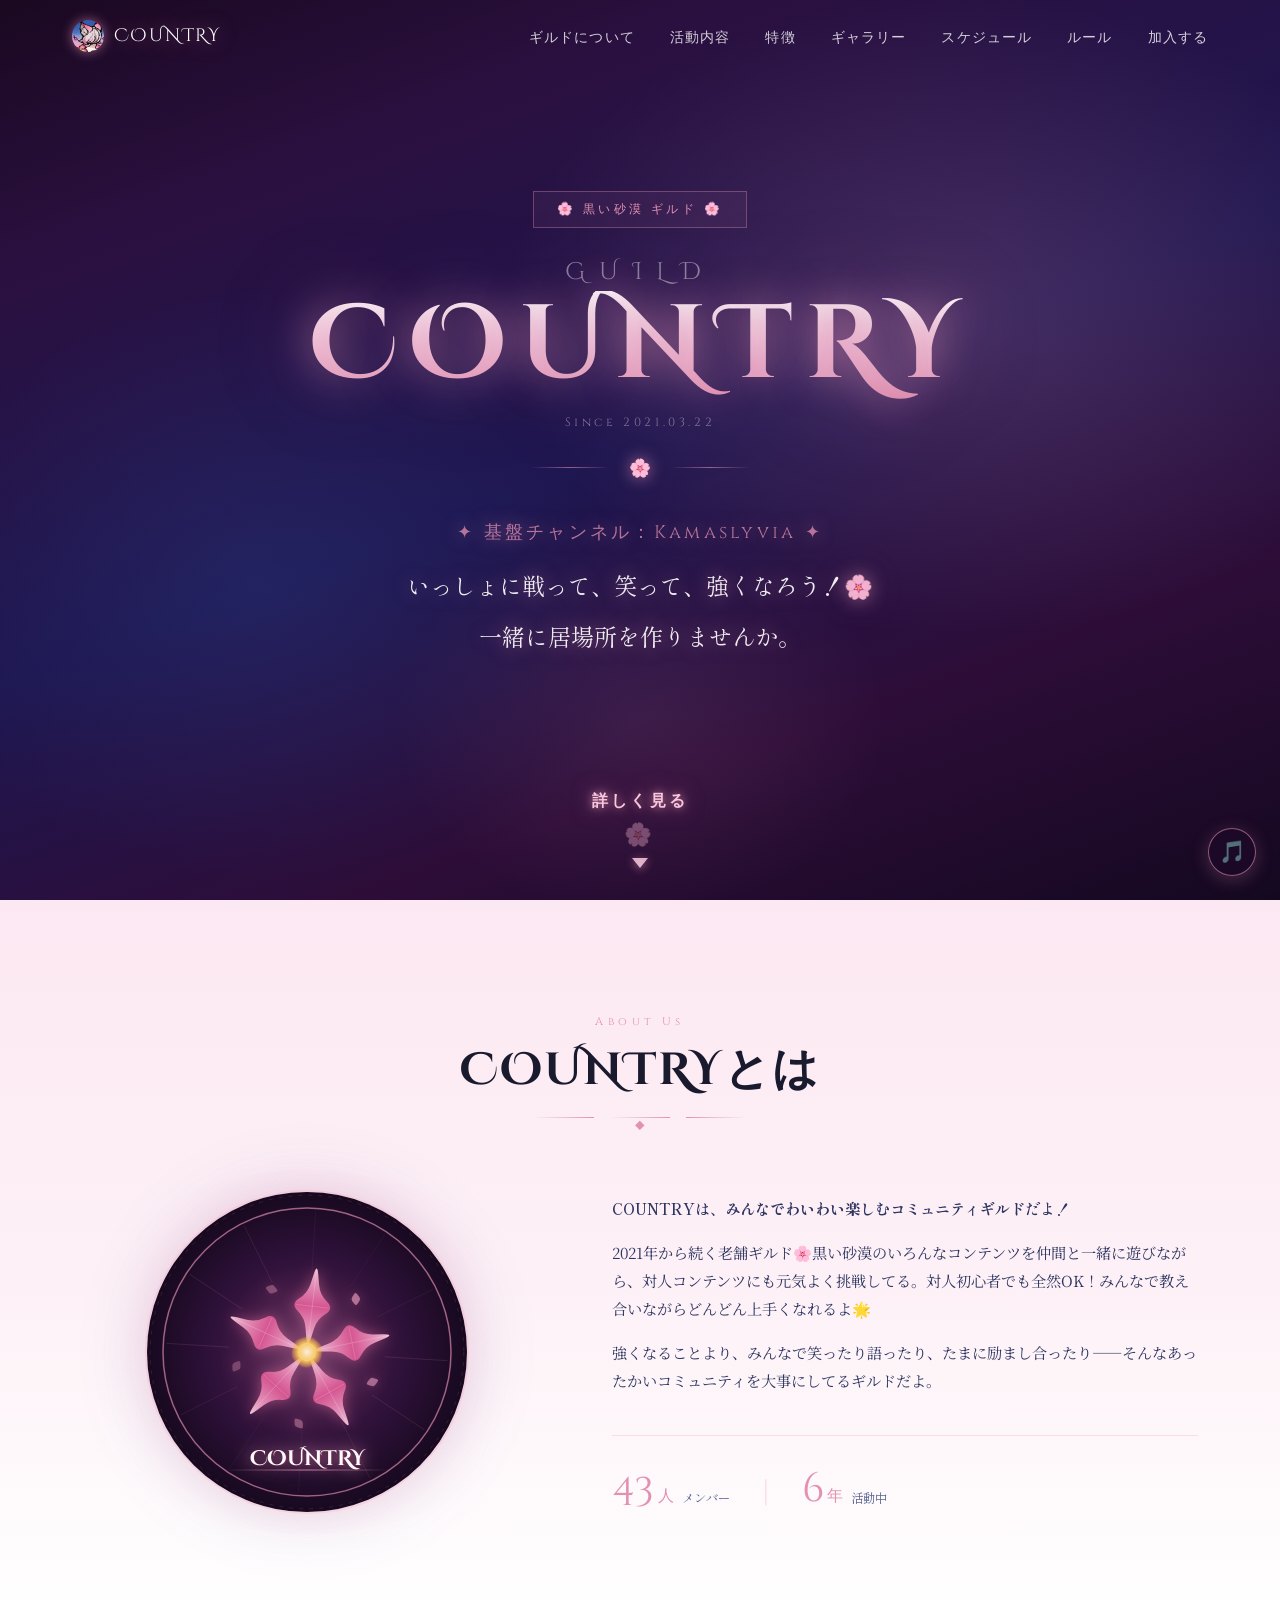
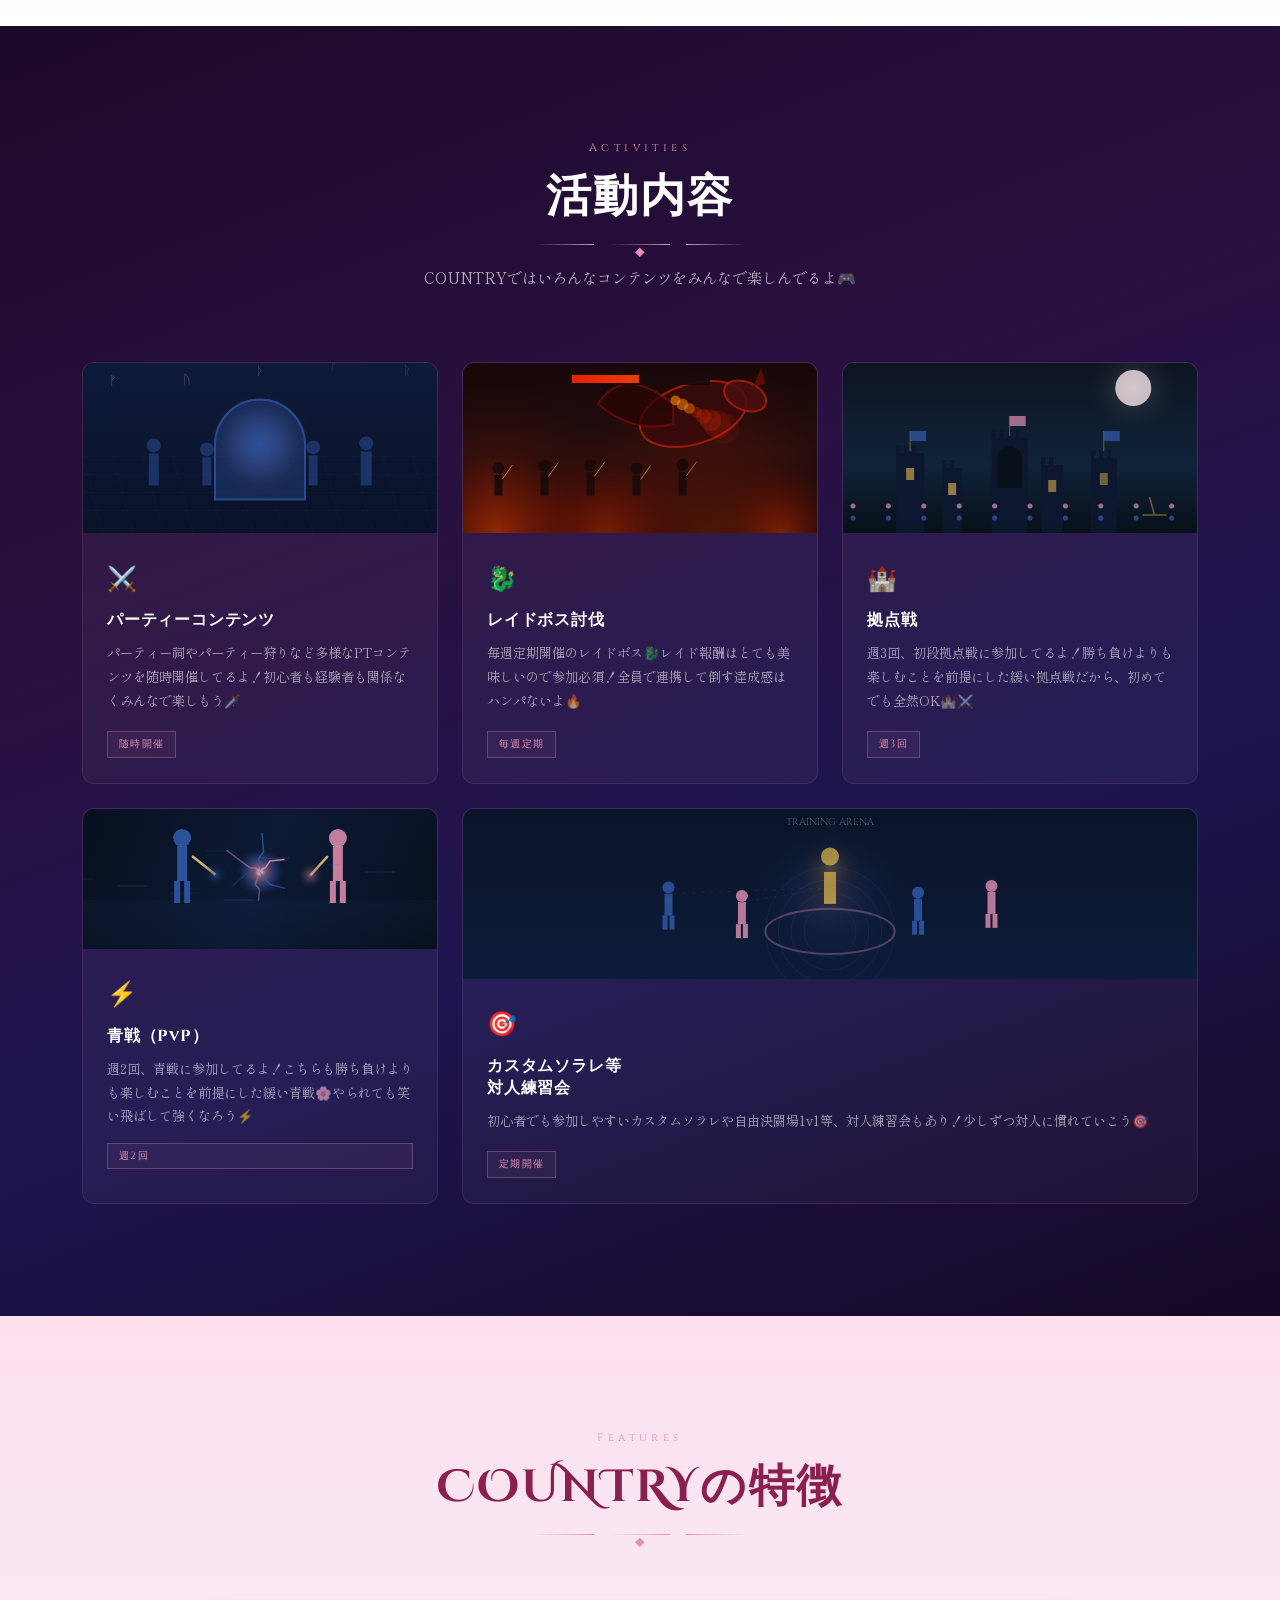
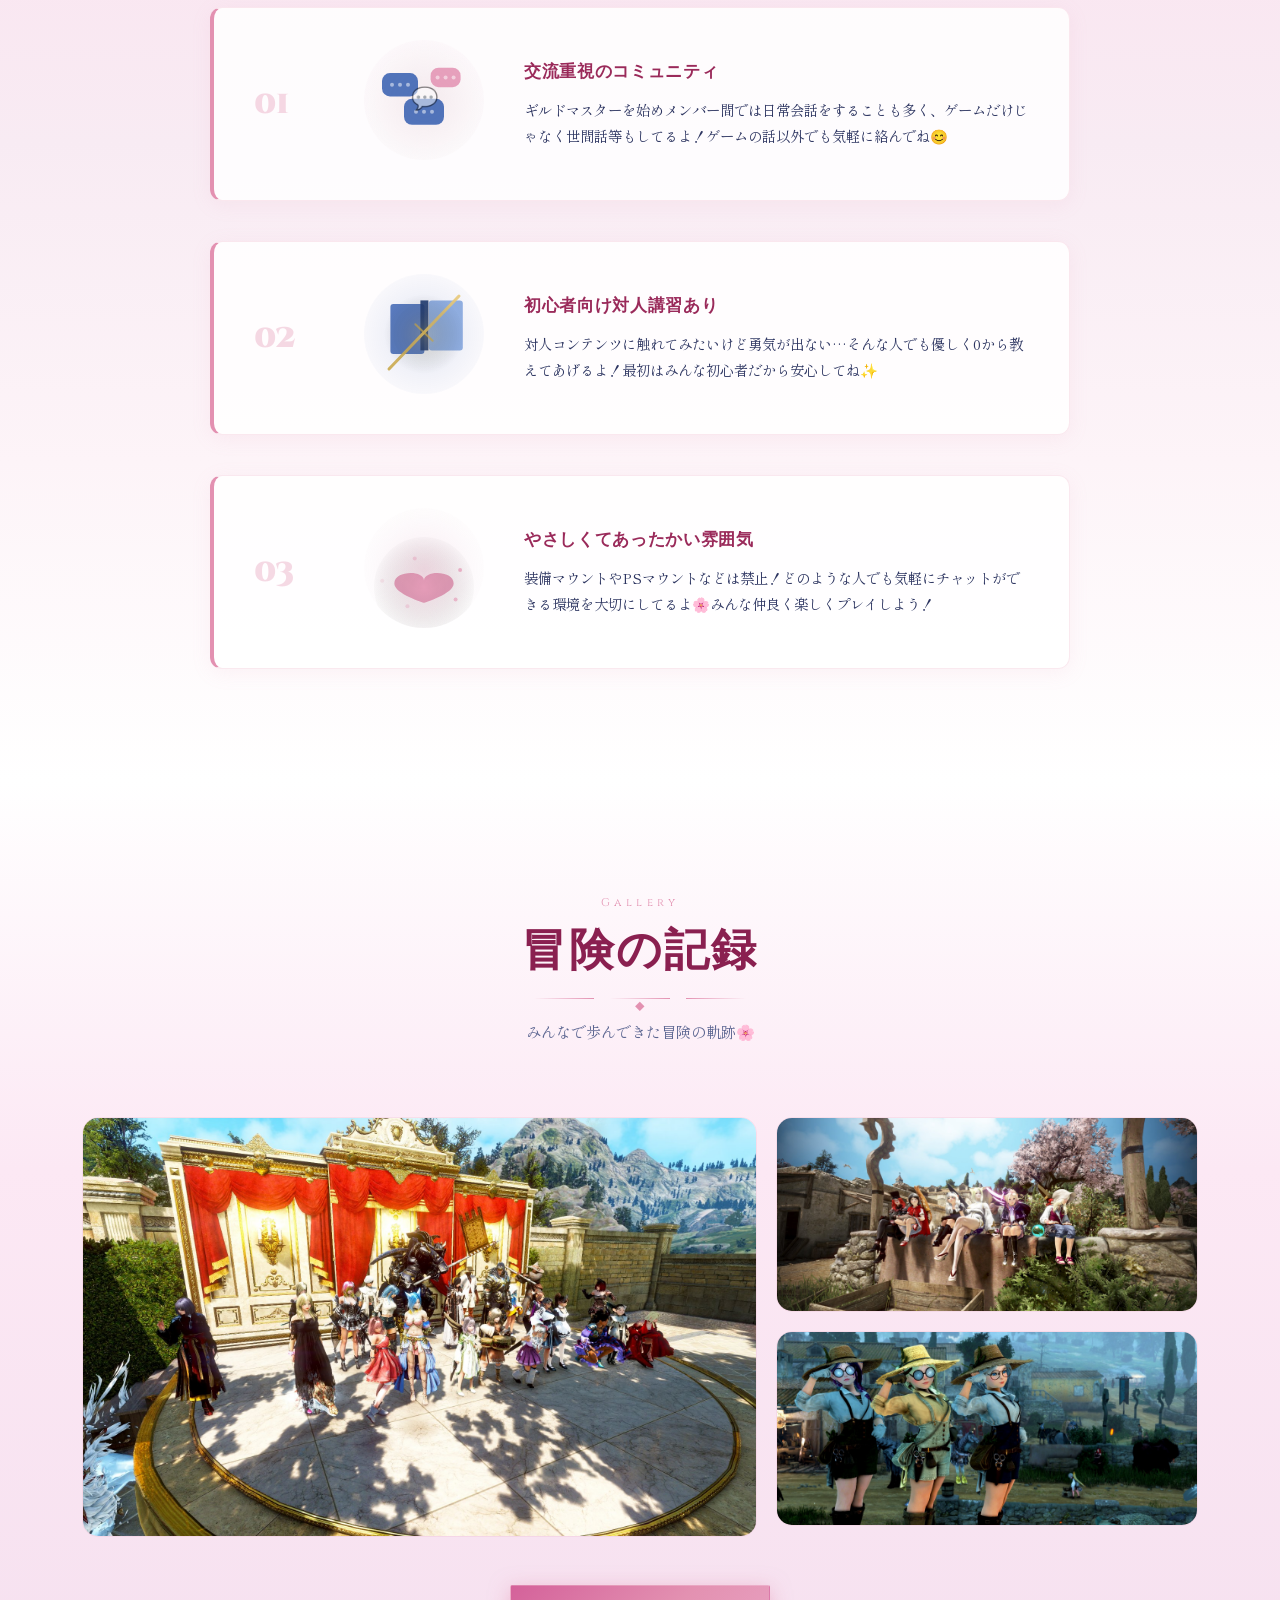
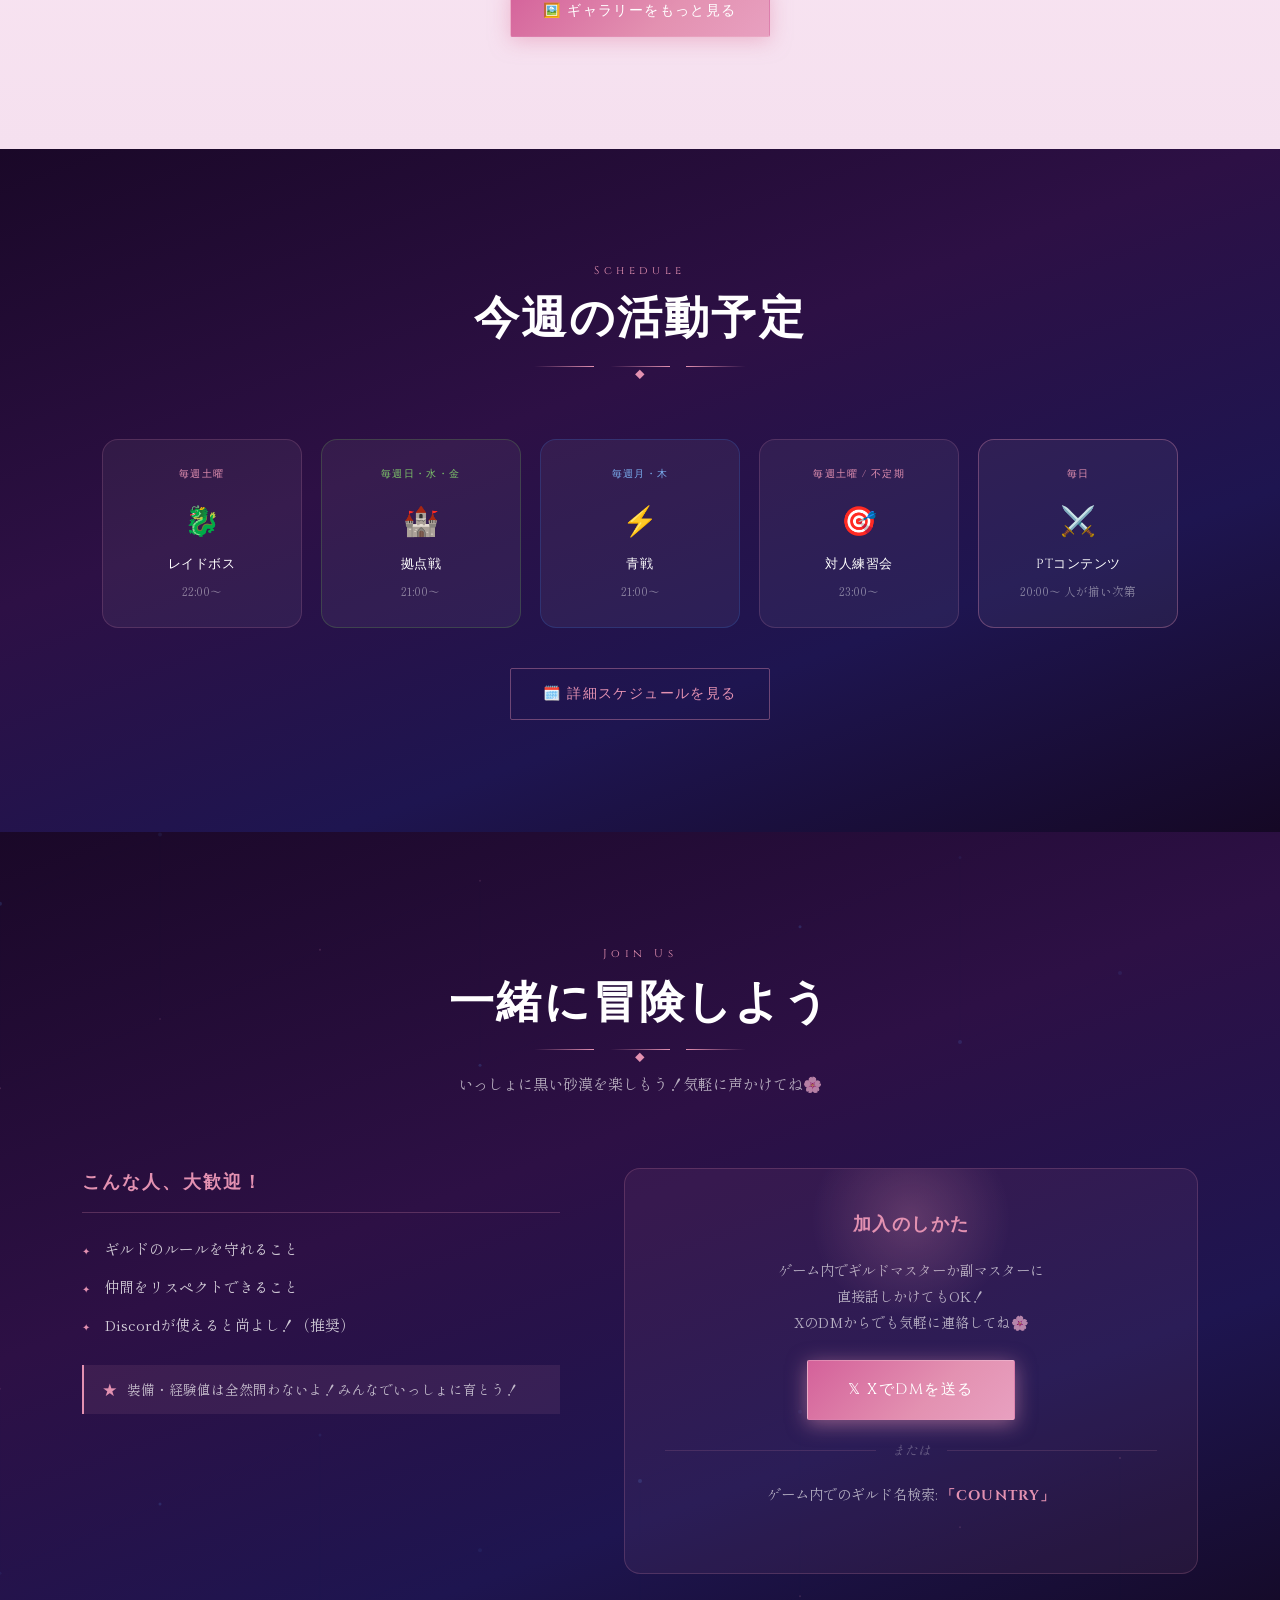
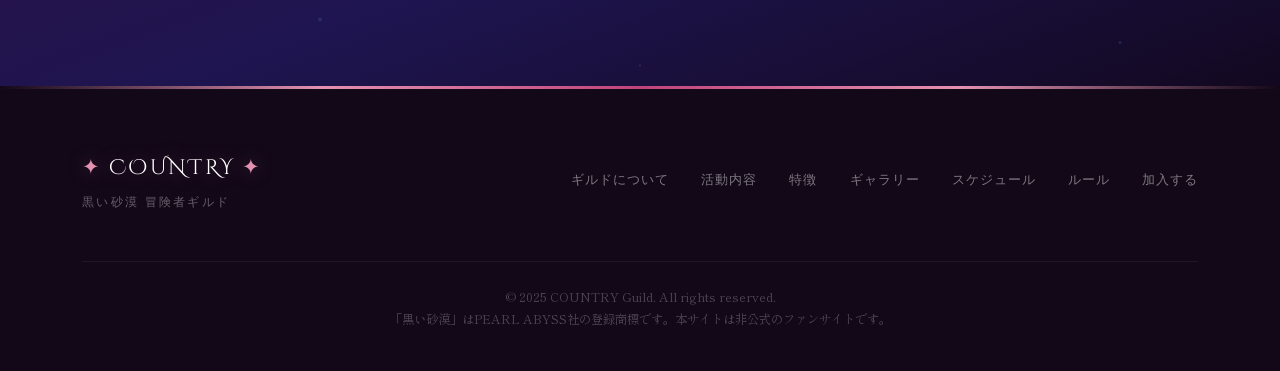
==== commit 809c26b9: "OGP画像の変更。" ====
--- a/index.html
+++ b/index.html
@@ -10,12 +10,12 @@
   <meta property="og:type" content="website">
   <meta property="og:title" content="COUNTRY | 黒い砂漠 ギルド募集 | 拠点戦・青戦・対人コンテンツ">
   <meta property="og:description" content="黒い砂漠（BDO）ギルド「COUNTRY（かんとりー）」公式。初心者に優しくておすすめ！PTコンテンツ・拠点戦・青戦・カスタムソラレなど活動中。ギルド募集中！🌸">
-  <meta property="og:image" content="Images/Concert/concert3.jpg">
+  <meta property="og:image" content="https://karinto.org/guild-logo.png">
   <meta property="og:locale" content="ja_JP">
   <meta name="twitter:card" content="summary_large_image">
   <meta name="twitter:title" content="COUNTRY | 黒い砂漠 ギルド募集">
   <meta name="twitter:description" content="黒い砂漠（BDO）ギルド「COUNTRY（かんとりー）」公式。初心者に優しいおすすめギルド！拠点戦・青戦・PTコンテンツなど活動中。ギルド募集中🌸">
-  <meta name="twitter:image" content="Images/Concert/concert3.jpg">
+  <meta name="twitter:image" content="https://karinto.org/guild-logo.png">
   <meta name="twitter:site" content="@fuwawan_bd">
   <link rel="canonical" href="index.html">
   <link rel="icon" href="favicon.ico" type="image/x-icon">
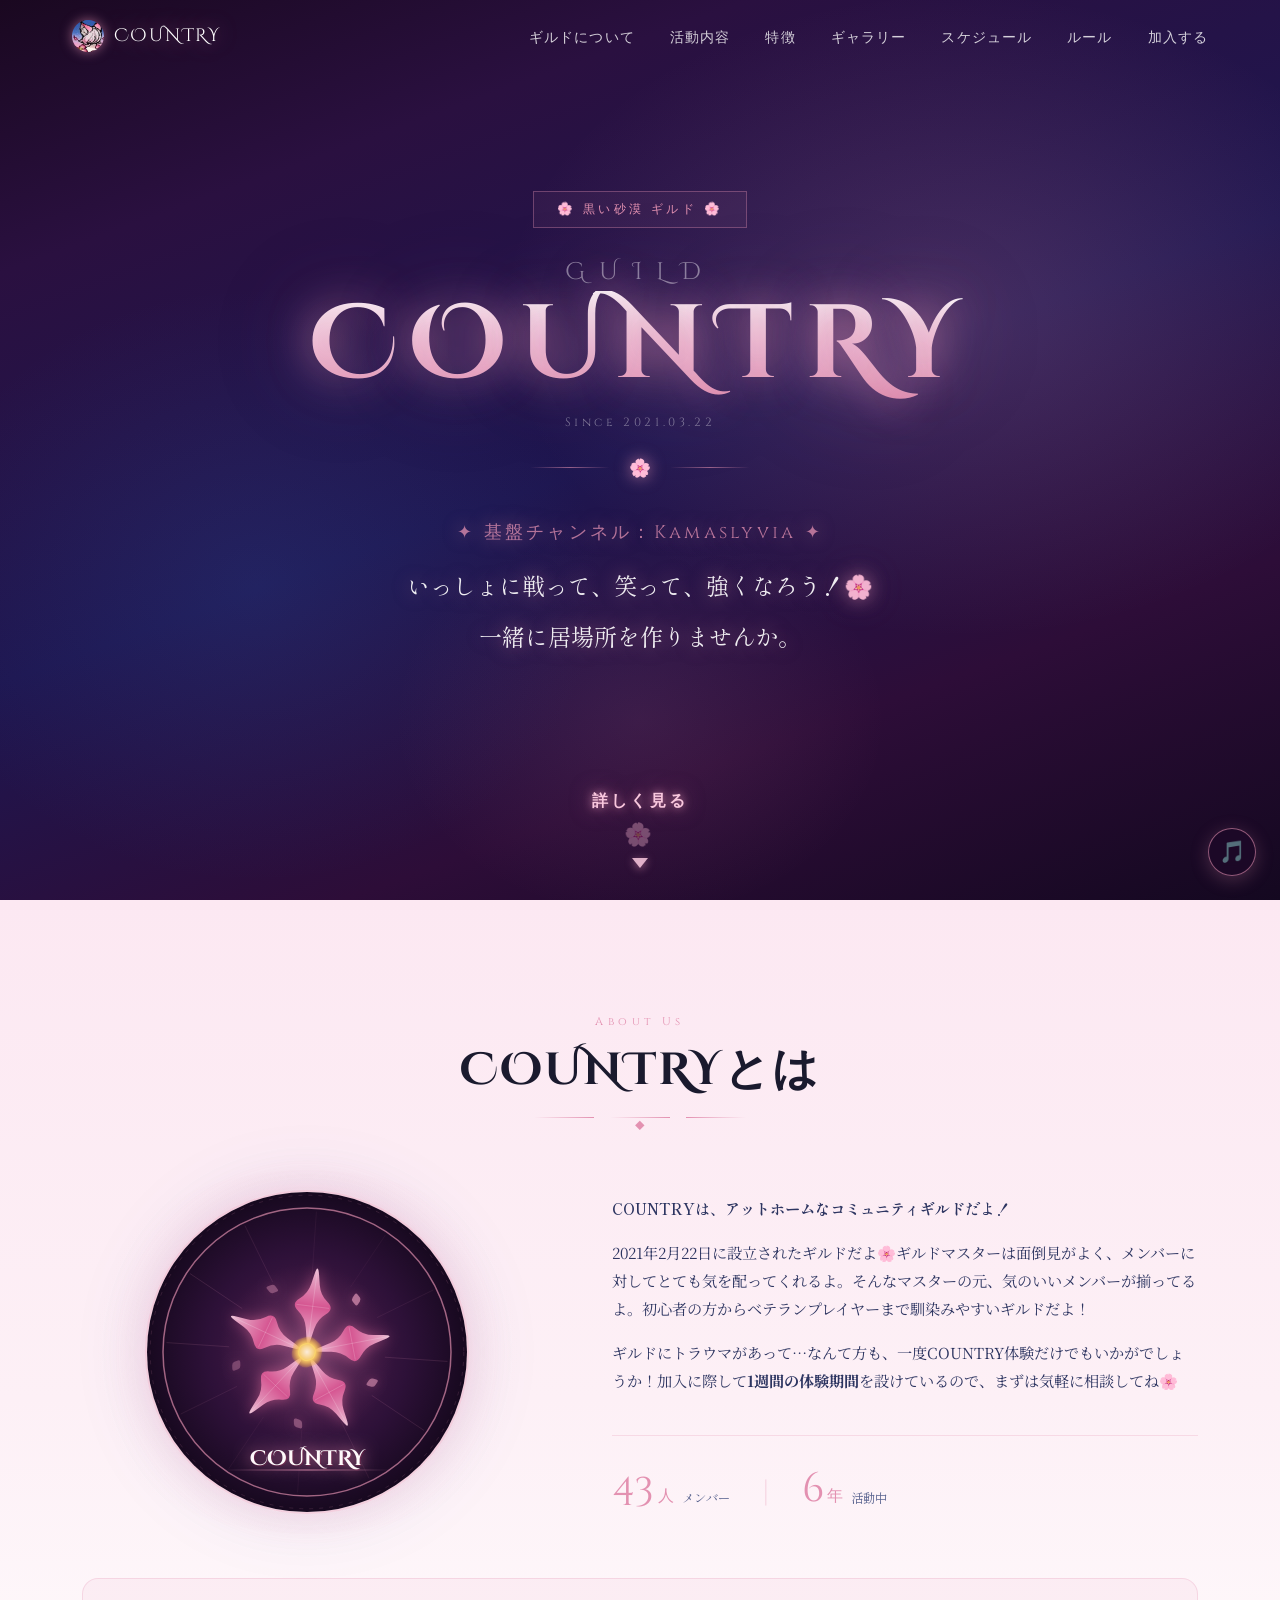
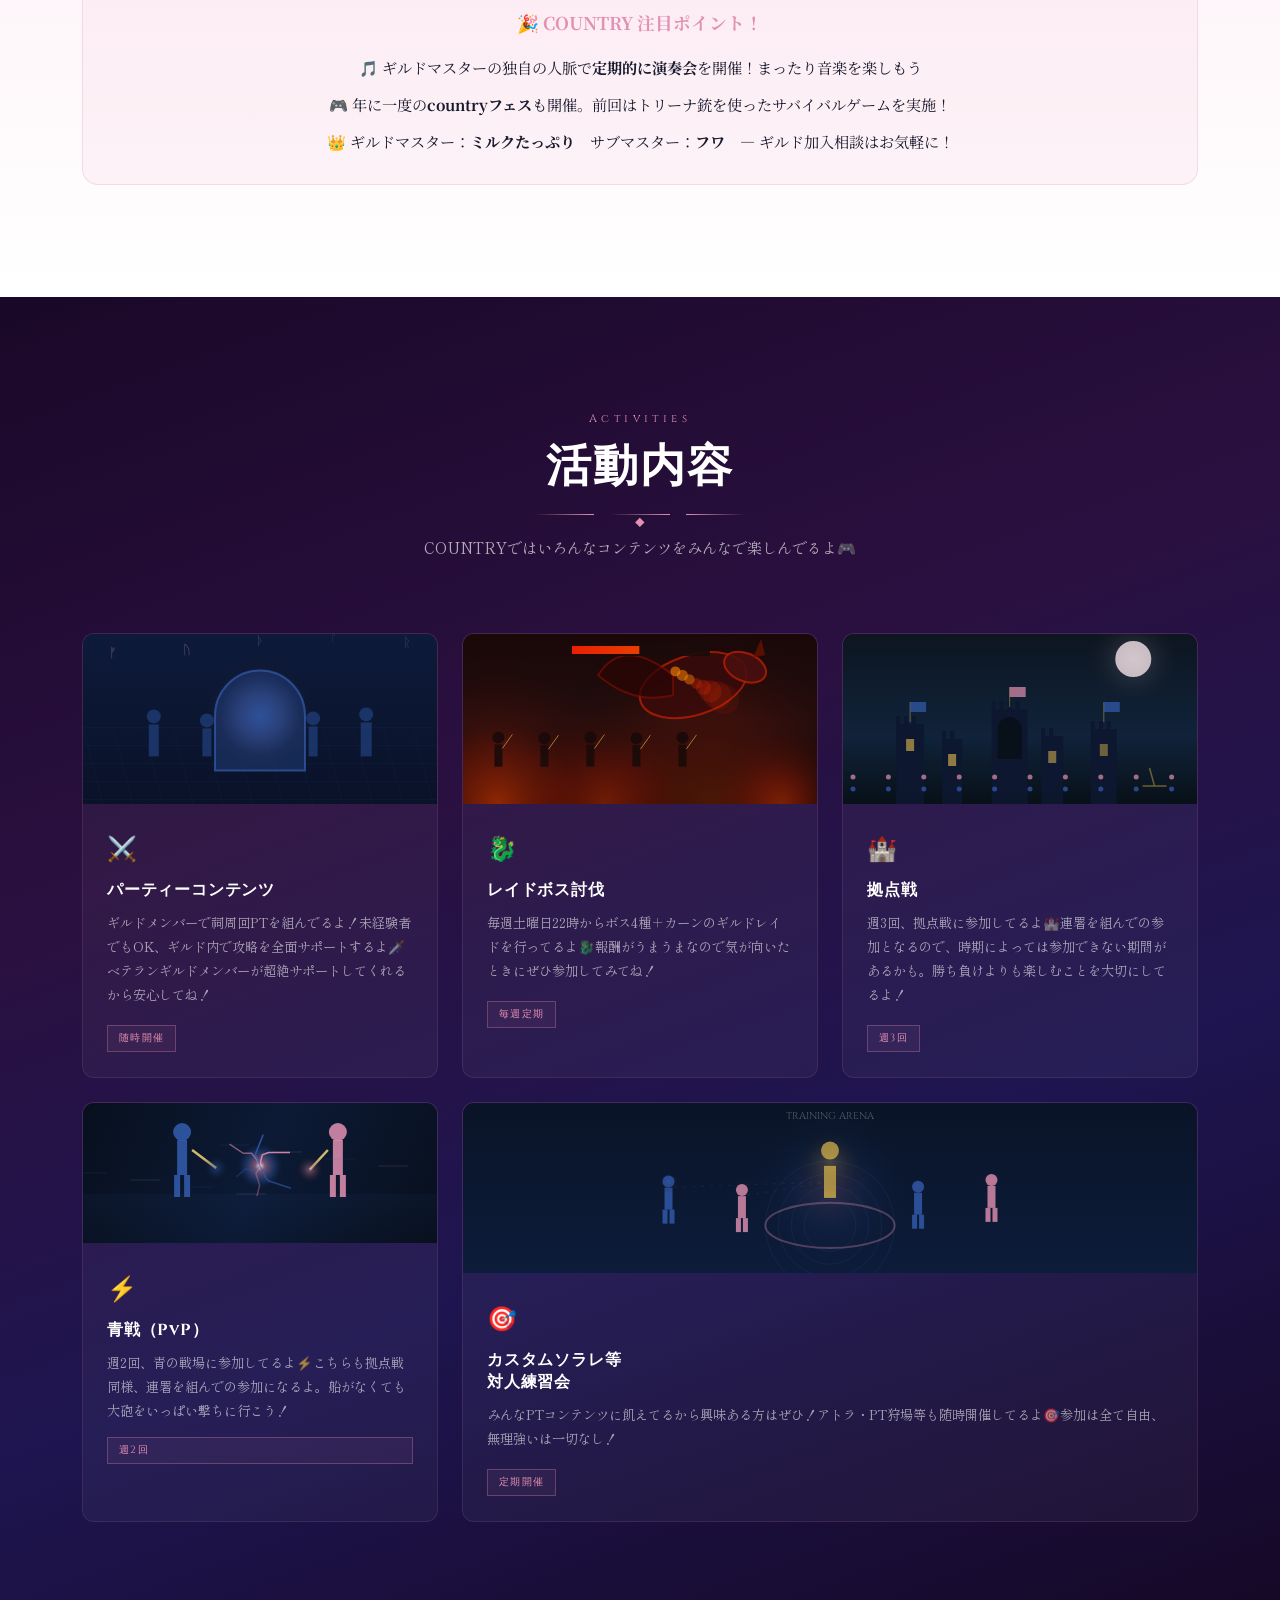
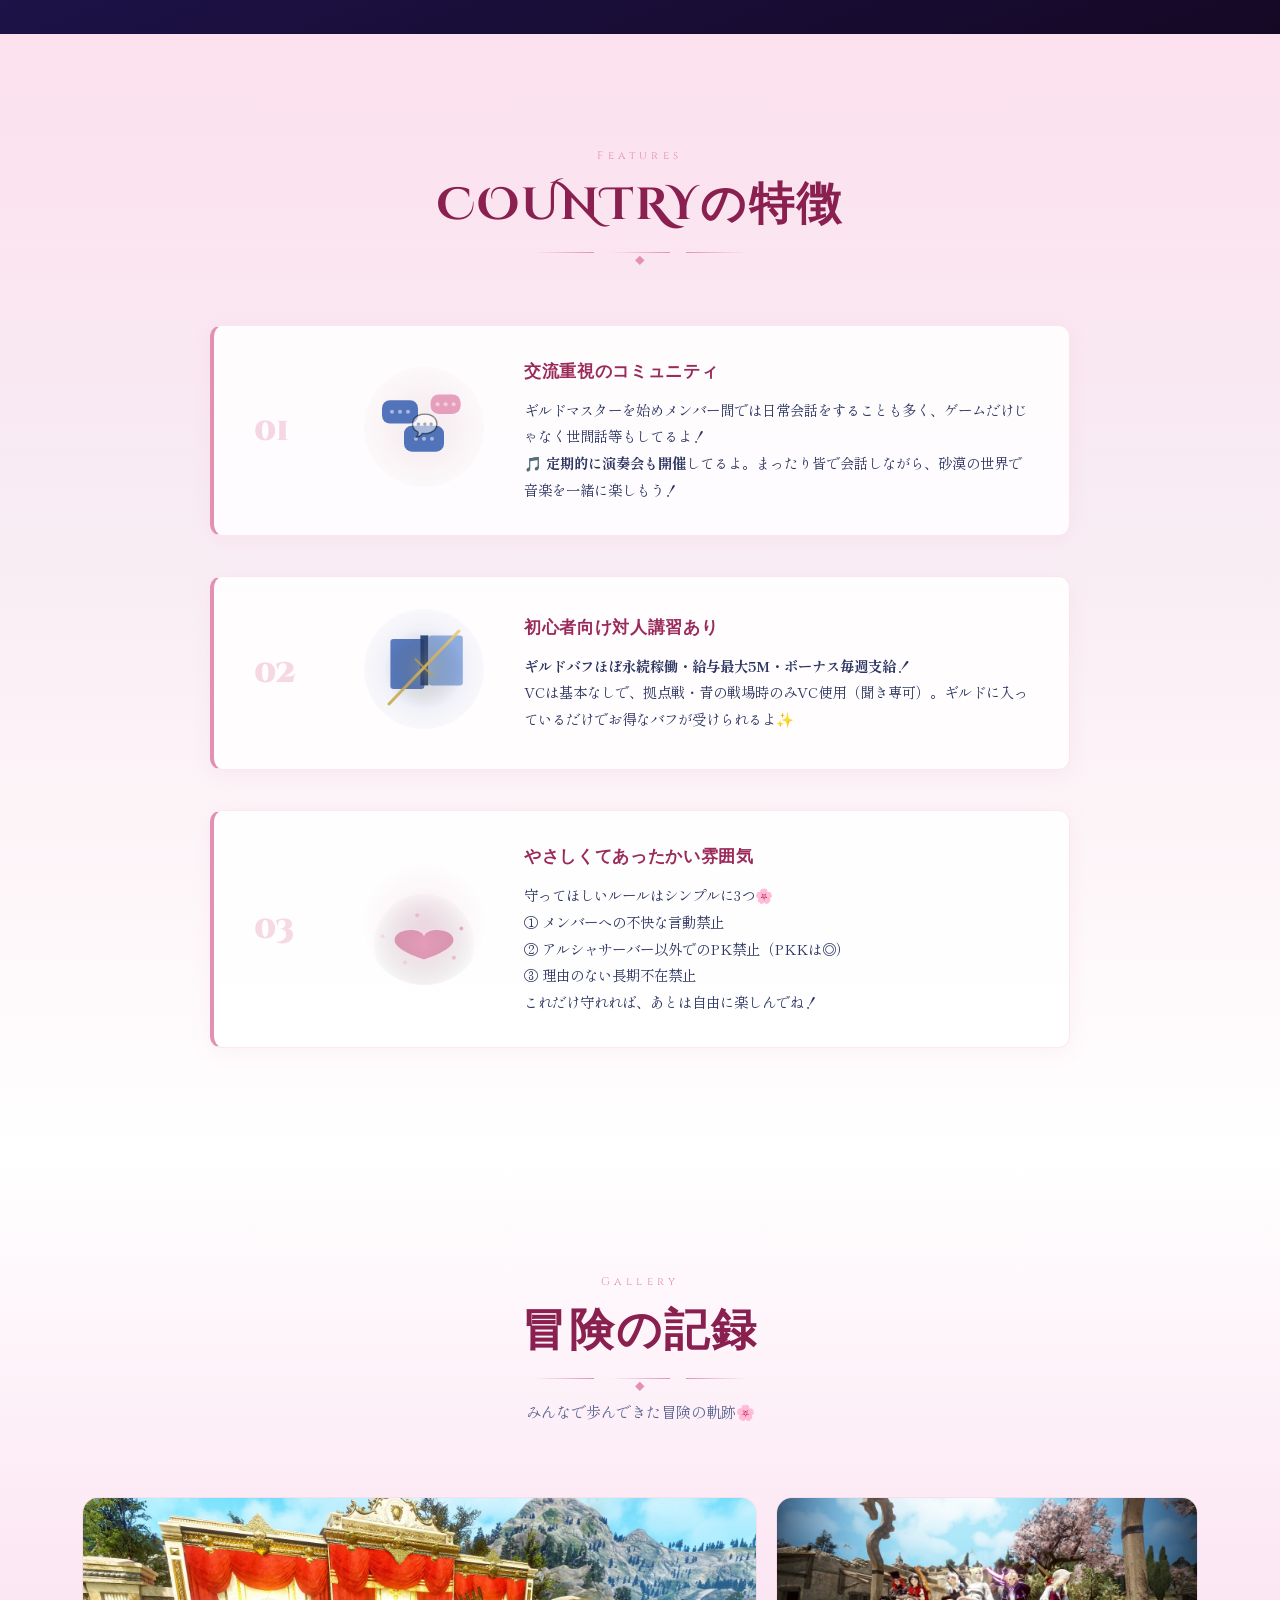
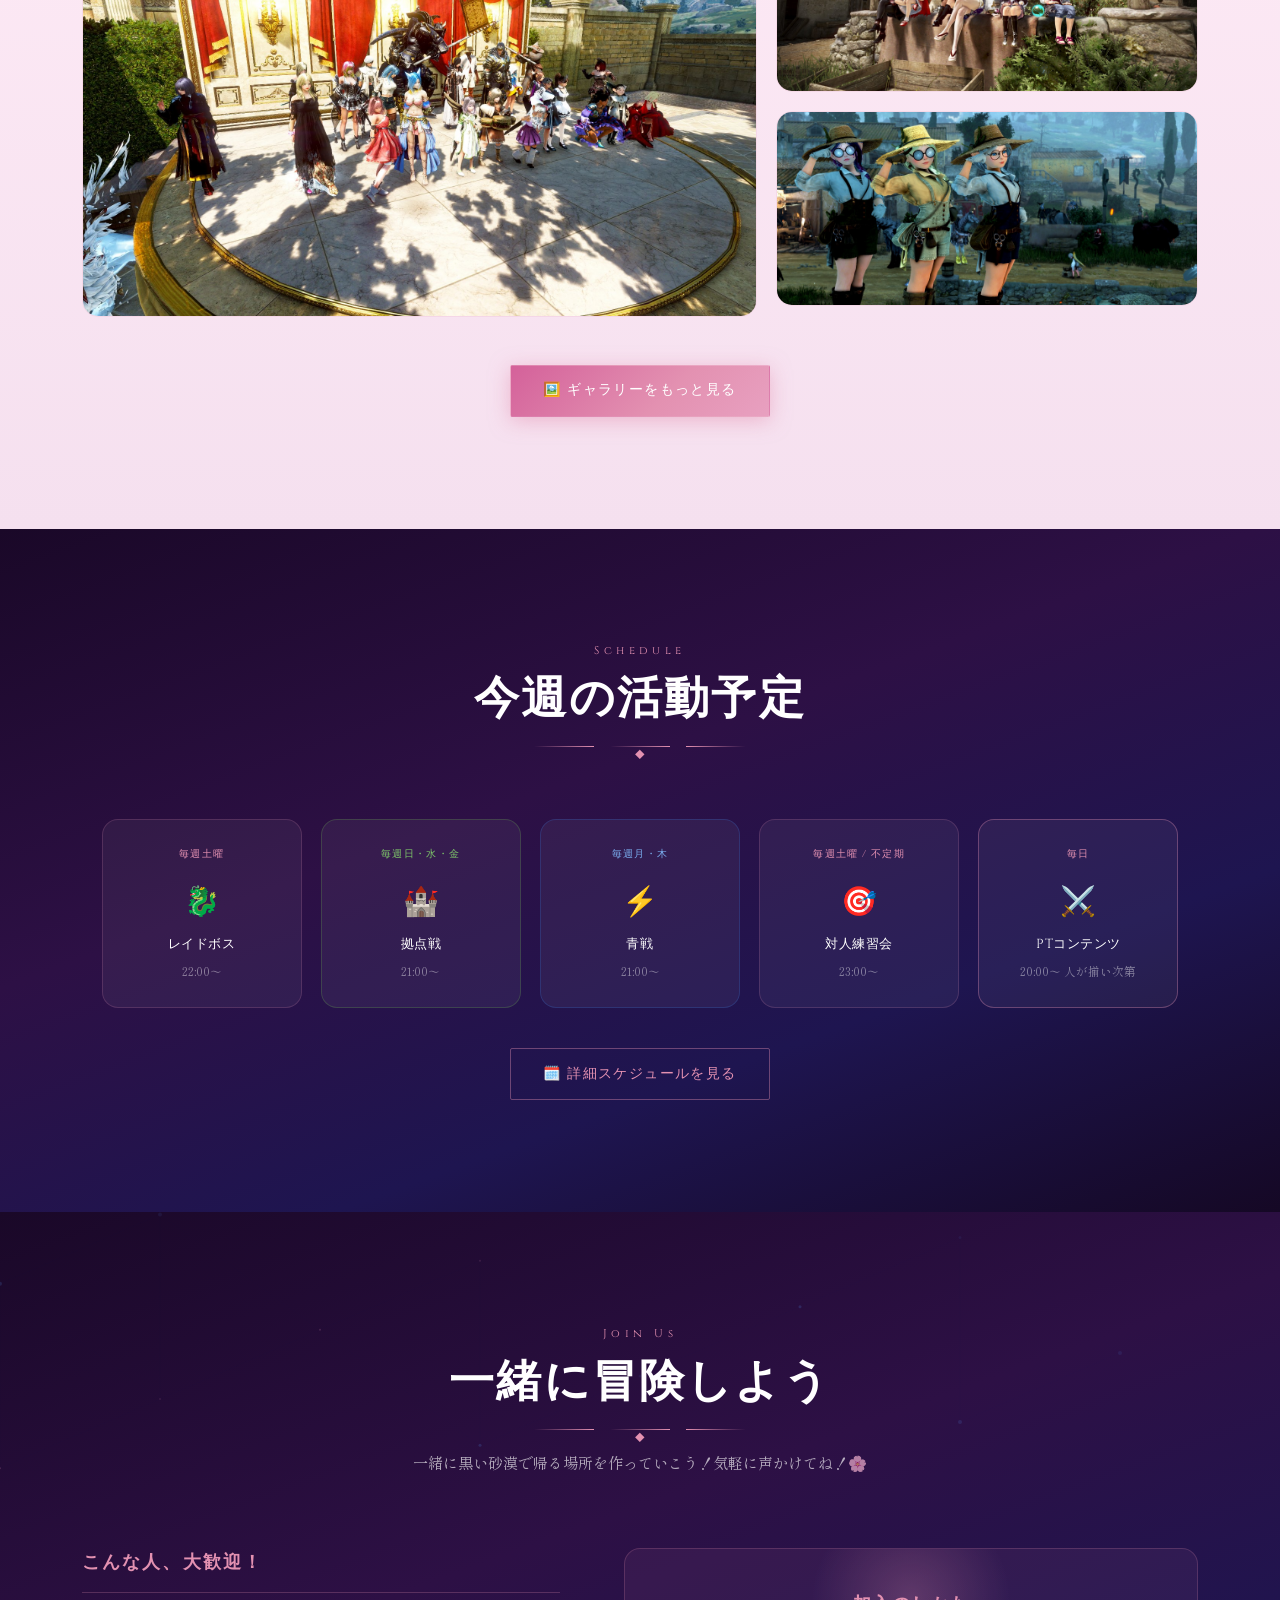
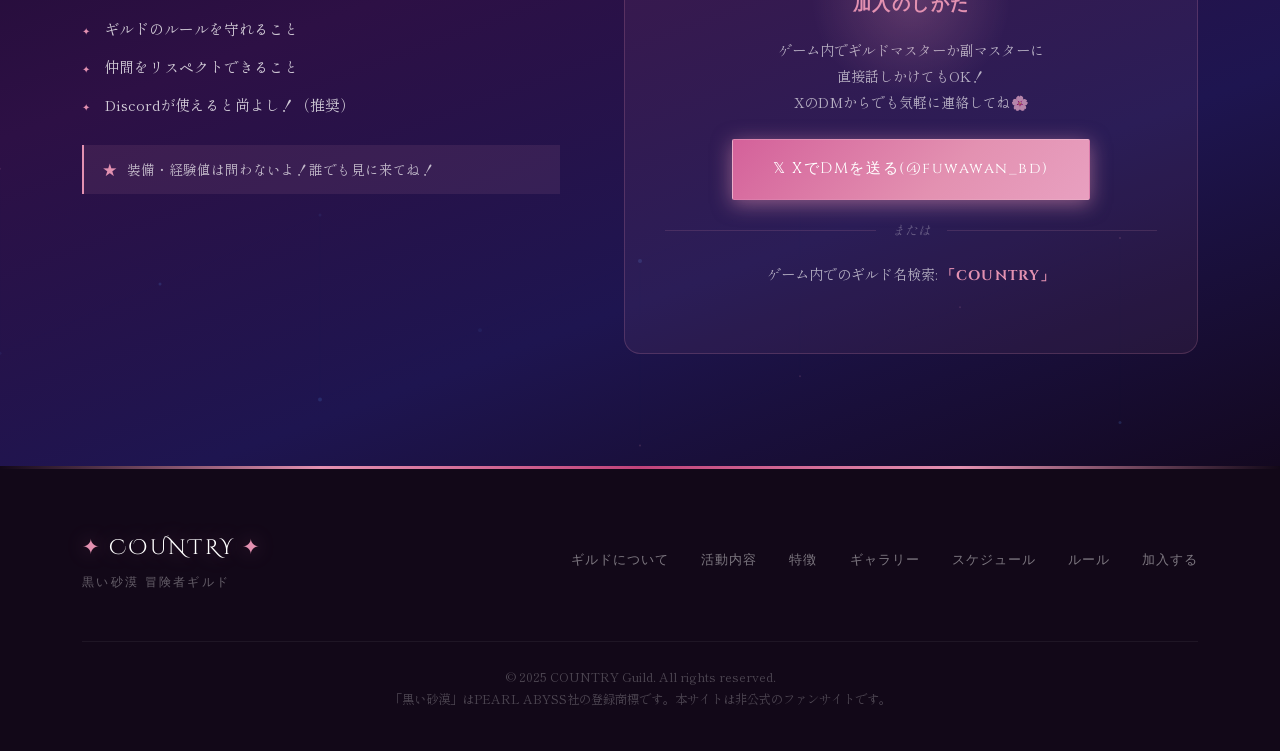
==== commit e3d18d39: "ギルド紹介ポスターの内容を統合。" ====
--- a/index.html
+++ b/index.html
@@ -148,9 +148,9 @@
 <div class="about-visual-glow"></div>
 </div>
 <div class="about-text">
-<p class="about-lead">COUNTRYは、<strong>みんなでわいわい楽しむコミュニティギルド</strong>だよ！</p>
-<p>2021年から続く老舗ギルド🌸黒い砂漠のいろんなコンテンツを仲間と一緒に遊びながら、対人コンテンツにも元気よく挑戦してる。対人初心者でも全然OK！みんなで教え合いながらどんどん上手くなれるよ🌟</p>
-<p>強くなることより、みんなで笑ったり語ったり、たまに励まし合ったり——そんなあったかいコミュニティを大事にしてるギルドだよ。</p>
+<p class="about-lead">COUNTRYは、<strong>アットホームなコミュニティギルド</strong>だよ！</p>
+<p>2021年2月22日に設立されたギルドだよ🌸ギルドマスターは面倒見がよく、メンバーに対してとても気を配ってくれるよ。そんなマスターの元、気のいいメンバーが揃ってるよ。初心者の方からベテランプレイヤーまで馴染みやすいギルドだよ！</p>
+<p>ギルドにトラウマがあって…なんて方も、一度COUNTRY体験だけでもいかがでしょうか！加入に際して<strong>1週間の体験期間</strong>を設けているので、まずは気軽に相談してね🌸</p>
 <div class="about-stats">
 <div class="stat-item">
 <span class="stat-number" data-target="43">0</span>
@@ -165,6 +165,15 @@
 </div>
 </div>
 </div>
+</div>
+
+<div class="about-highlight" style="margin-top:4rem;padding:1.8rem 2rem;background:rgba(227,145,177,0.08);border:1px solid rgba(227,145,177,0.25);border-radius:16px;text-align:center;">
+<h3 style="color:#E391B1;font-size:1.1rem;margin-bottom:1rem;">🎉 COUNTRY 注目ポイント！</h3>
+<ul style="list-style:none;display:flex;flex-direction:column;gap:0.7rem;color:var(--text-muted);font-size:0.95rem;line-height:1.7;align-items:center;">
+<li style="white-space:nowrap;">🎵 ギルドマスターの独自の人脈で<strong style="color:var(--text-main)">定期的に演奏会</strong>を開催！まったり音楽を楽しもう</li>
+<li style="white-space:nowrap;">🎮 年に一度の<strong style="color:var(--text-main)">countryフェス</strong>も開催。前回はトリーナ銃を使ったサバイバルゲームを実施！</li>
+<li style="white-space:nowrap;">👑 ギルドマスター：<strong style="color:var(--text-main)">ミルクたっぷり</strong>　サブマスター：<strong style="color:var(--text-main)">フワ</strong>　— ギルド加入相談はお気軽に！</li>
+</ul>
 </div>
 </div>
 </section>
@@ -187,7 +196,7 @@
 <div class="activity-card-body">
 <div class="activity-icon">⚔️</div>
 <h3>パーティーコンテンツ</h3>
-<p>パーティー祠やパーティー狩りなど多様なPTコンテンツを随時開催してるよ！初心者も経験者も関係なくみんなで楽しもう🗡️</p>
+<p>ギルドメンバーで祠周回PTを組んでるよ！未経験者でもOK、ギルド内で攻略を全面サポートするよ🗡️ベテランギルドメンバーが超絶サポートしてくれるから安心してね！</p>
 <div class="activity-tag">随時開催</div>
 </div>
 </div>
@@ -198,7 +207,7 @@
 <div class="activity-card-body">
 <div class="activity-icon">🐉</div>
 <h3>レイドボス討伐</h3>
-<p>毎週定期開催のレイドボス🐉レイド報酬はとても美味しいので参加必須！全員で連携して倒す達成感はハンパないよ🔥</p>
+<p>毎週土曜日22時からボス4種＋カーンのギルドレイドを行ってるよ🐉報酬がうまうまなので気が向いたときにぜひ参加してみてね！</p>
 <div class="activity-tag">毎週定期</div>
 </div>
 </div>
@@ -209,7 +218,7 @@
 <div class="activity-card-body">
 <div class="activity-icon">🏰</div>
 <h3>拠点戦</h3>
-<p>週3回、初段拠点戦に参加してるよ！勝ち負けよりも楽しむことを前提にした緩い拠点戦だから、初めてでも全然OK🏰⚔️</p>
+<p>週3回、拠点戦に参加してるよ🏰連署を組んでの参加となるので、時期によっては参加できない期間があるかも。勝ち負けよりも楽しむことを大切にしてるよ！</p>
 <div class="activity-tag">週3回</div>
 </div>
 </div>
@@ -220,7 +229,7 @@
 <div class="activity-card-body">
 <div class="activity-icon">⚡</div>
 <h3>青戦（PvP）</h3>
-<p>週2回、青戦に参加してるよ！こちらも勝ち負けよりも楽しむことを前提にした緩い青戦🌸やられても笑い飛ばして強くなろう⚡</p>
+<p>週2回、青の戦場に参加してるよ⚡こちらも拠点戦同様、連署を組んでの参加になるよ。船がなくても大砲をいっぱい撃ちに行こう！</p>
 <div class="activity-tag">週2回</div>
 </div>
 </div>
@@ -231,7 +240,7 @@
 <div class="activity-card-body">
 <div class="activity-icon">🎯</div>
 <h3>カスタムソラレ等<br/>対人練習会</h3>
-<p>初心者でも参加しやすいカスタムソラレや自由決闘場1v1等、対人練習会もあり！少しずつ対人に慣れていこう🎯</p>
+<p>みんなPTコンテンツに飢えてるから興味ある方はぜひ！アトラ・PT狩場等も随時開催してるよ🎯参加は全て自由、無理強いは一切なし！</p>
 <div class="activity-tag">定期開催</div>
 </div>
 </div>
@@ -256,7 +265,7 @@
 </div>
 <div class="feature-content">
 <h3>交流重視のコミュニティ</h3>
-<p>ギルドマスターを始めメンバー間では日常会話をすることも多く、ゲームだけじゃなく世間話等もしてるよ！ゲームの話以外でも気軽に絡んでね😊</p>
+<p>ギルドマスターを始めメンバー間では日常会話をすることも多く、ゲームだけじゃなく世間話等もしてるよ！<br/>🎵 <strong>定期的に演奏会も開催</strong>してるよ。まったり皆で会話しながら、砂漠の世界で音楽を一緒に楽しもう！</p>
 </div>
 </div>
 <div class="feature-item reveal">
@@ -266,7 +275,7 @@
 </div>
 <div class="feature-content">
 <h3>初心者向け対人講習あり</h3>
-<p>対人コンテンツに触れてみたいけど勇気が出ない…そんな人でも優しく0から教えてあげるよ！最初はみんな初心者だから安心してね✨</p>
+<p><strong>ギルドバフほぼ永続稼働・給与最大5M・ボーナス毎週支給！</strong><br/>VCは基本なしで、拠点戦・青の戦場時のみVC使用（聞き専可）。ギルドに入っているだけでお得なバフが受けられるよ✨</p>
 </div>
 </div>
 <div class="feature-item reveal">
@@ -276,7 +285,7 @@
 </div>
 <div class="feature-content">
 <h3>やさしくてあったかい雰囲気</h3>
-<p>装備マウントやPSマウントなどは禁止！どのような人でも気軽にチャットができる環境を大切にしてるよ🌸みんな仲良く楽しくプレイしよう！</p>
+<p>守ってほしいルールはシンプルに3つ🌸<br/>① メンバーへの不快な言動禁止<br/>② アルシャサーバー以外でのPK禁止（PKKは◎）<br/>③ 理由のない長期不在禁止<br/>これだけ守れれば、あとは自由に楽しんでね！</p>
 </div>
 </div>
 </div>
@@ -391,7 +400,7 @@
 <div class="section-divider">
 <span></span><span class="diamond">◆</span><span></span>
 </div>
-<p class="section-desc">いっしょに黒い砂漠を楽しもう！気軽に声かけてね🌸</p>
+<p class="section-desc">一緒に黒い砂漠で帰る場所を作っていこう！気軽に声かけてね！🌸</p>
 </div>
 <div class="join-content">
 <div class="join-requirements">
@@ -411,7 +420,7 @@
 </li>
 </ul>
 <div class="join-note">
-<span>★</span> 装備・経験値は全然問わないよ！みんなでいっしょに育とう！
+<span>★</span> 装備・経験値は問わないよ！誰でも見に来てね！
           </div>
 </div>
 <div class="join-cta">
@@ -420,7 +429,7 @@
 <h3>加入のしかた</h3>
 <p>ゲーム内でギルドマスターか副マスターに<br/>直接話しかけてもOK！<br/>XのDMからでも気軽に連絡してね🌸</p>
 <div class="cta-buttons">
-<a class="btn btn-primary btn-large" href="https://x.com/messages/compose?recipient_id=1020136337557487616&amp;text=%E3%82%AE%E3%83%AB%E3%83%89%E3%81%AB%E5%85%A5%E3%82%8A%E3%81%9F%E3%81%84%E3%81%A7%E3%81%99" rel="noopener" target="_blank">𝕏 XでDMを送る</a>
+<a class="btn btn-primary btn-large" href="https://x.com/messages/compose?recipient_id=1020136337557487616&amp;text=%E3%82%AE%E3%83%AB%E3%83%89%E3%81%AB%E5%85%A5%E3%82%8A%E3%81%9F%E3%81%84%E3%81%A7%E3%81%99" rel="noopener" target="_blank">𝕏 XでDMを送る(@fuwawan_bd)</a>
 </div>
 <div class="cta-divider">
 <span></span><em>または</em><span></span>
@@ -989,7 +998,7 @@
 <h3>ルールを守って一緒に楽しもう！🌸</h3>
 <p>気になることがあれば何でも聞いてね！ギルドチャットでもXでも答えるよ！</p>
 <div style="display:flex;gap:1rem;justify-content:center;flex-wrap:wrap;margin-top:1.5rem;">
-<a class="btn btn-primary" href="https://x.com/messages/compose?recipient_id=1020136337557487616&amp;text=%E3%82%AE%E3%83%AB%E3%83%89%E3%81%AB%E5%85%A5%E3%82%8A%E3%81%9F%E3%81%84%E3%81%A7%E3%81%99" rel="noopener" target="_blank">𝕏 XでDMを送る</a>
+<a class="btn btn-primary" href="https://x.com/messages/compose?recipient_id=1020136337557487616&amp;text=%E3%82%AE%E3%83%AB%E3%83%89%E3%81%AB%E5%85%A5%E3%82%8A%E3%81%9F%E3%81%84%E3%81%A7%E3%81%99" rel="noopener" target="_blank">𝕏 XでDMを送る(@fuwawan_bd)</a>
 <a class="btn btn-secondary" href="index.html#join" style="color:#E391B1;border-color:rgba(227,145,177,0.4);">加入ページへ</a>
 </div>
 </div>
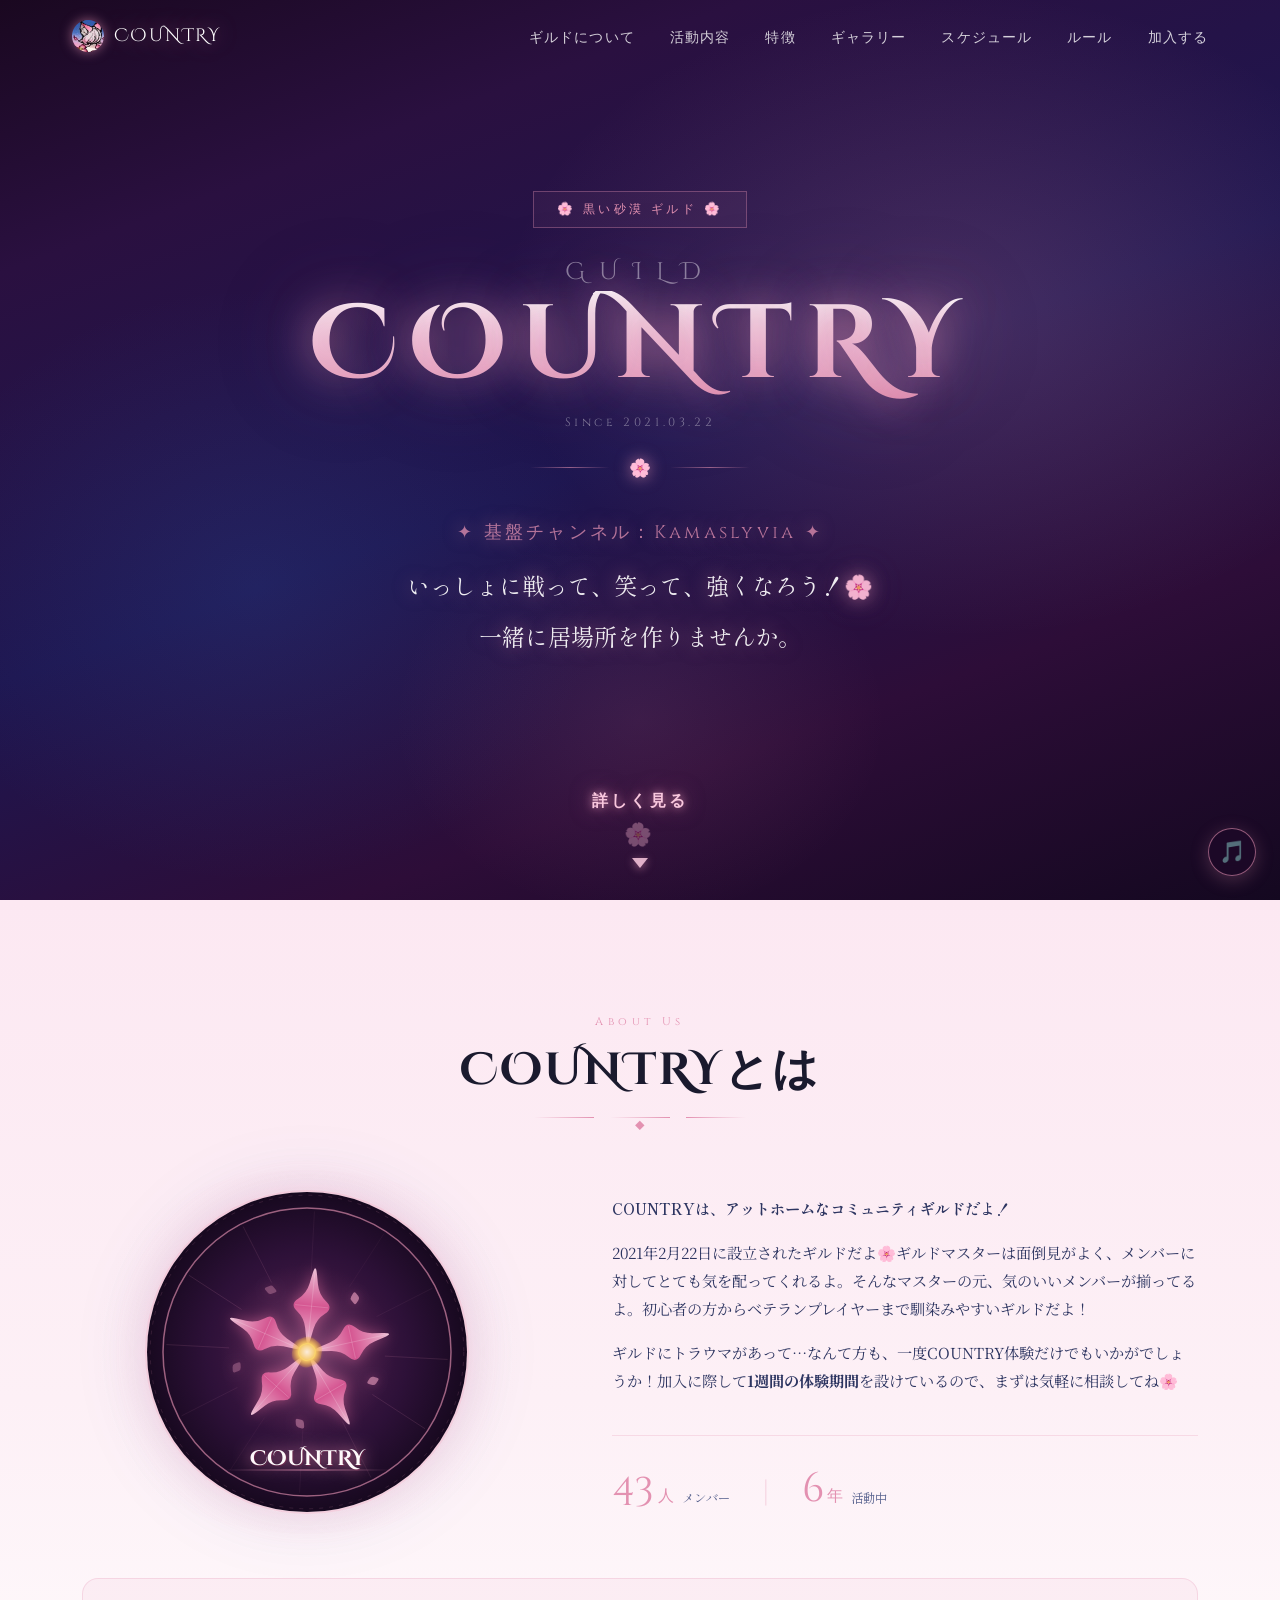
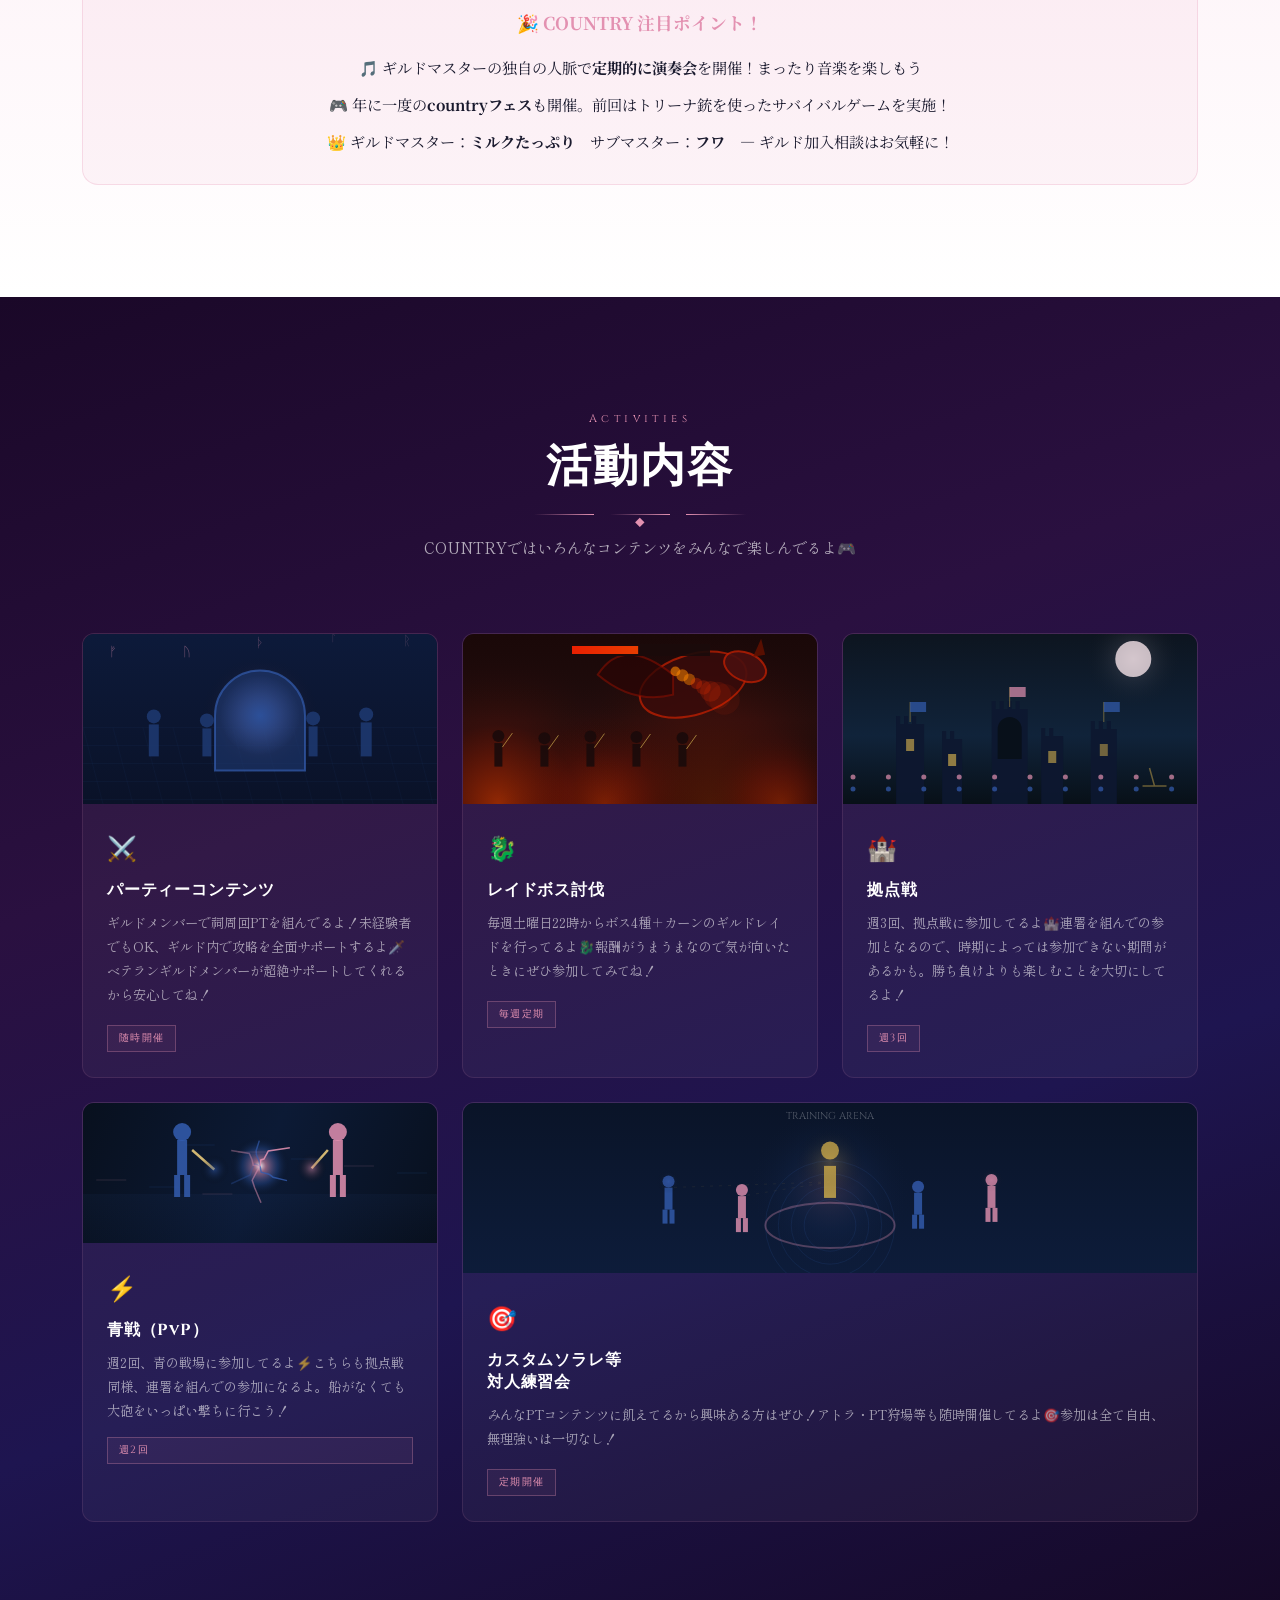
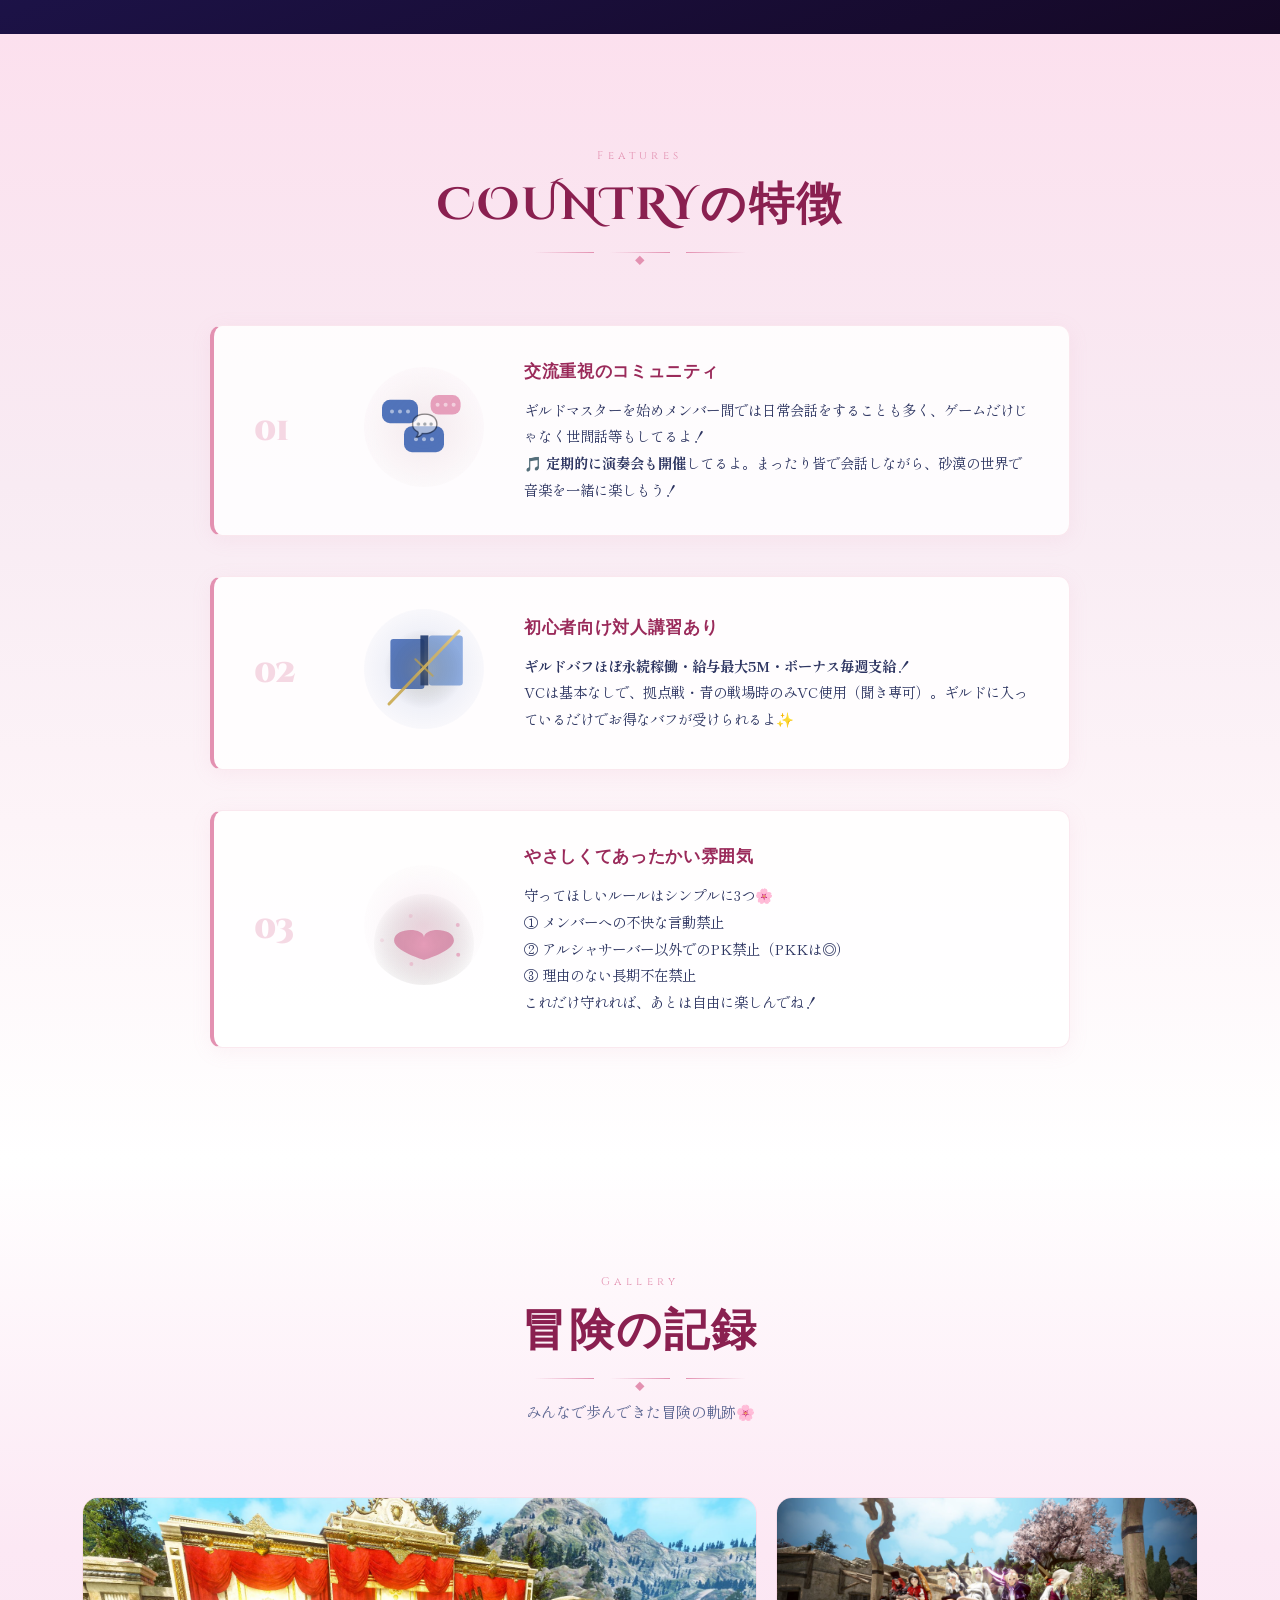
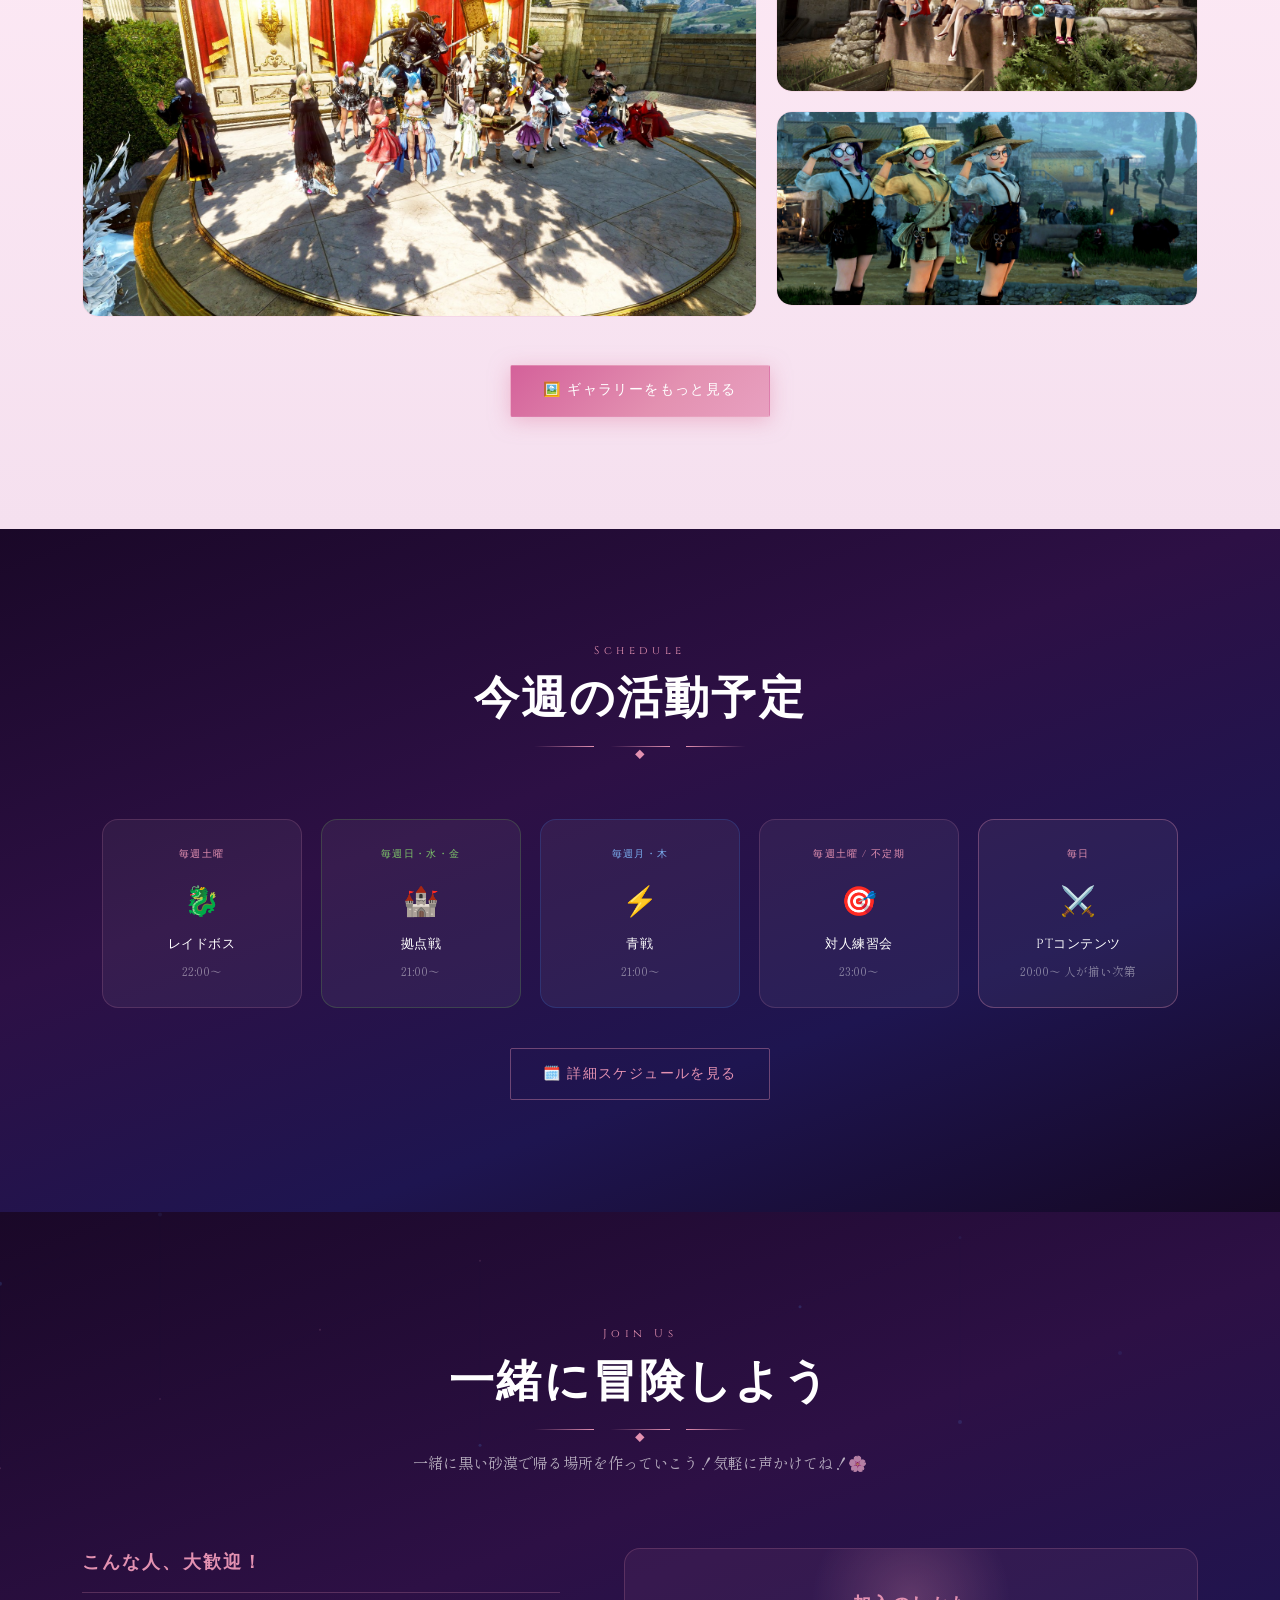
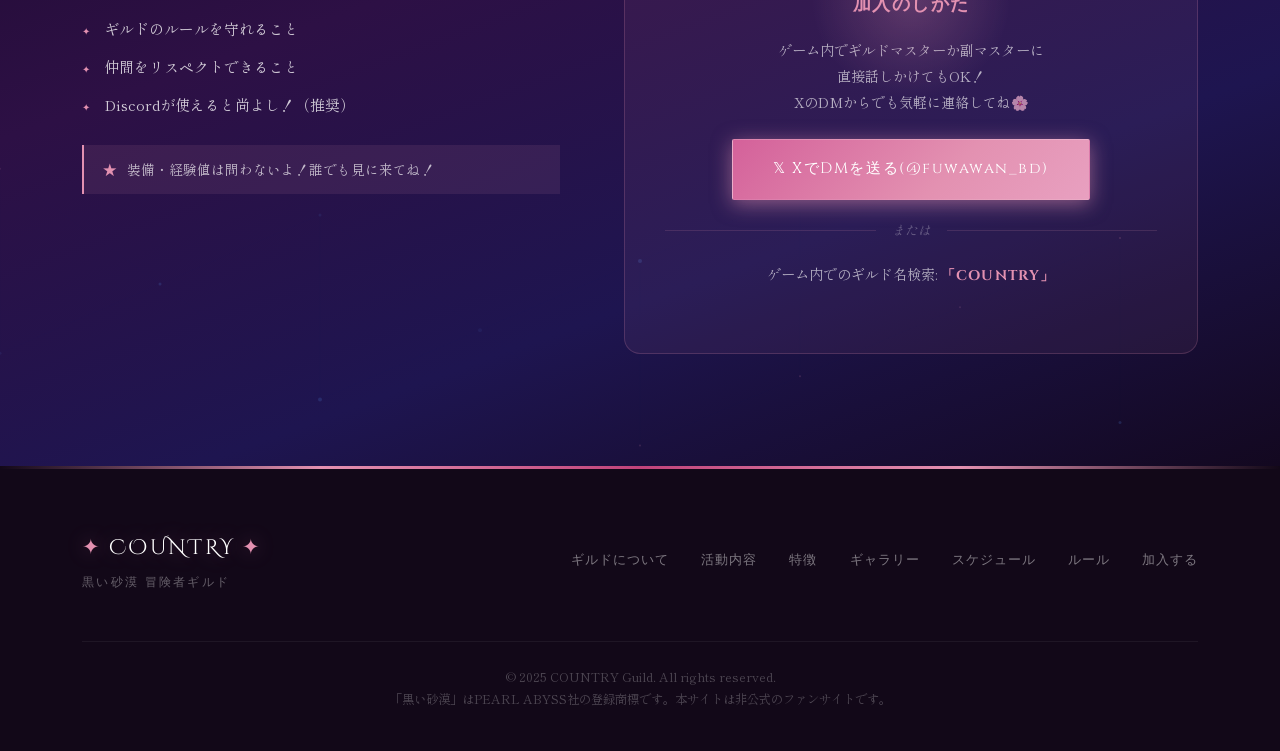
==== commit 76607023: "レスポンシブの対応。音楽再生スクリプトの変更。" ====
--- a/index.html
+++ b/index.html
@@ -169,10 +169,10 @@
 
 <div class="about-highlight" style="margin-top:4rem;padding:1.8rem 2rem;background:rgba(227,145,177,0.08);border:1px solid rgba(227,145,177,0.25);border-radius:16px;text-align:center;">
 <h3 style="color:#E391B1;font-size:1.1rem;margin-bottom:1rem;">🎉 COUNTRY 注目ポイント！</h3>
-<ul style="list-style:none;display:flex;flex-direction:column;gap:0.7rem;color:var(--text-muted);font-size:0.95rem;line-height:1.7;align-items:center;">
-<li style="white-space:nowrap;">🎵 ギルドマスターの独自の人脈で<strong style="color:var(--text-main)">定期的に演奏会</strong>を開催！まったり音楽を楽しもう</li>
-<li style="white-space:nowrap;">🎮 年に一度の<strong style="color:var(--text-main)">countryフェス</strong>も開催。前回はトリーナ銃を使ったサバイバルゲームを実施！</li>
-<li style="white-space:nowrap;">👑 ギルドマスター：<strong style="color:var(--text-main)">ミルクたっぷり</strong>　サブマスター：<strong style="color:var(--text-main)">フワ</strong>　— ギルド加入相談はお気軽に！</li>
+<ul style="list-style:none;display:flex;flex-direction:column;gap:0.7rem;color:var(--text-muted);font-size:0.95rem;line-height:1.7;align-items:center;width:100%;word-break:break-word;">
+<li>🎵 ギルドマスターの独自の人脈で<strong style="color:var(--text-main)">定期的に演奏会</strong>を開催！まったり音楽を楽しもう</li>
+<li>🎮 年に一度の<strong style="color:var(--text-main)">countryフェス</strong>も開催。前回はトリーナ銃を使ったサバイバルゲームを実施！</li>
+<li>👑 ギルドマスター：<strong style="color:var(--text-main)">ミルクたっぷり</strong>　サブマスター：<strong style="color:var(--text-main)">フワ</strong>　— ギルド加入相談はお気軽に！</li>
 </ul>
 </div>
 </div>
--- a/css/style.css
+++ b/css/style.css
@@ -1268,3 +1268,49 @@
   0%, 100% { transform: translateX(-50%) translateY(0); }
   50%       { transform: translateX(-50%) translateY(8px); }
 }
+
+/* ── スマホ横スクロール・はみ出し防止 ────────────────────── */
+html {
+  overflow-x: hidden;
+}
+@media (max-width: 768px) {
+  body {
+    overflow-x: hidden;
+    max-width: 100vw;
+  }
+  * {
+    max-width: 100%;
+    box-sizing: border-box;
+  }
+  canvas {
+    max-width: 100% !important;
+  }
+  .about-highlight {
+    margin-left: 0 !important;
+    margin-right: 0 !important;
+    padding: 1.2rem 1rem !important;
+    overflow: hidden;
+  }
+  .about-highlight ul {
+    align-items: flex-start !important;
+    text-align: left;
+  }
+  .about-highlight li {
+    white-space: normal !important;
+    word-break: break-word;
+    text-align: left;
+  }
+  /* ヒーローセクション */
+  #hero-canvas {
+    max-width: 100vw !important;
+  }
+  /* アクティビティカード */
+  .activity-canvas {
+    width: 100% !important;
+    height: auto !important;
+  }
+  /* 冒険の記録 */
+  .gp-grid {
+    overflow: hidden;
+  }
+}
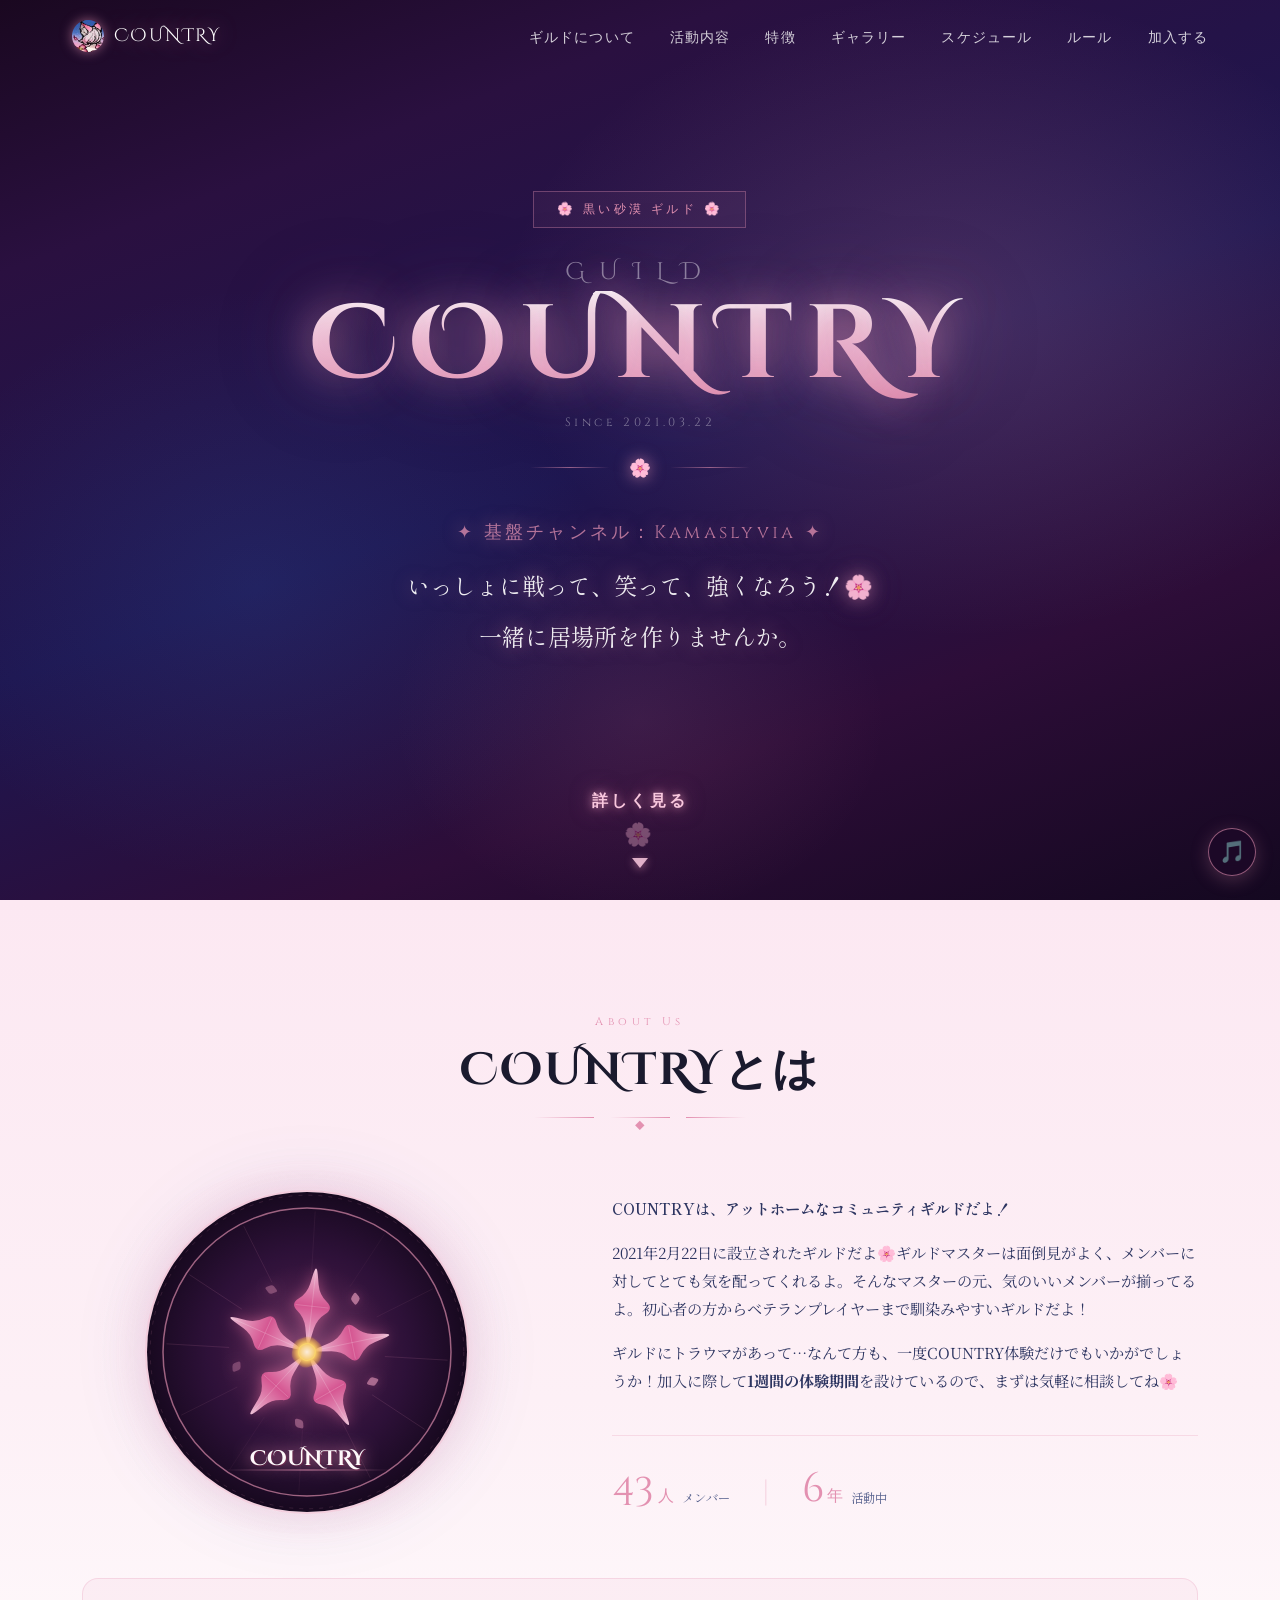
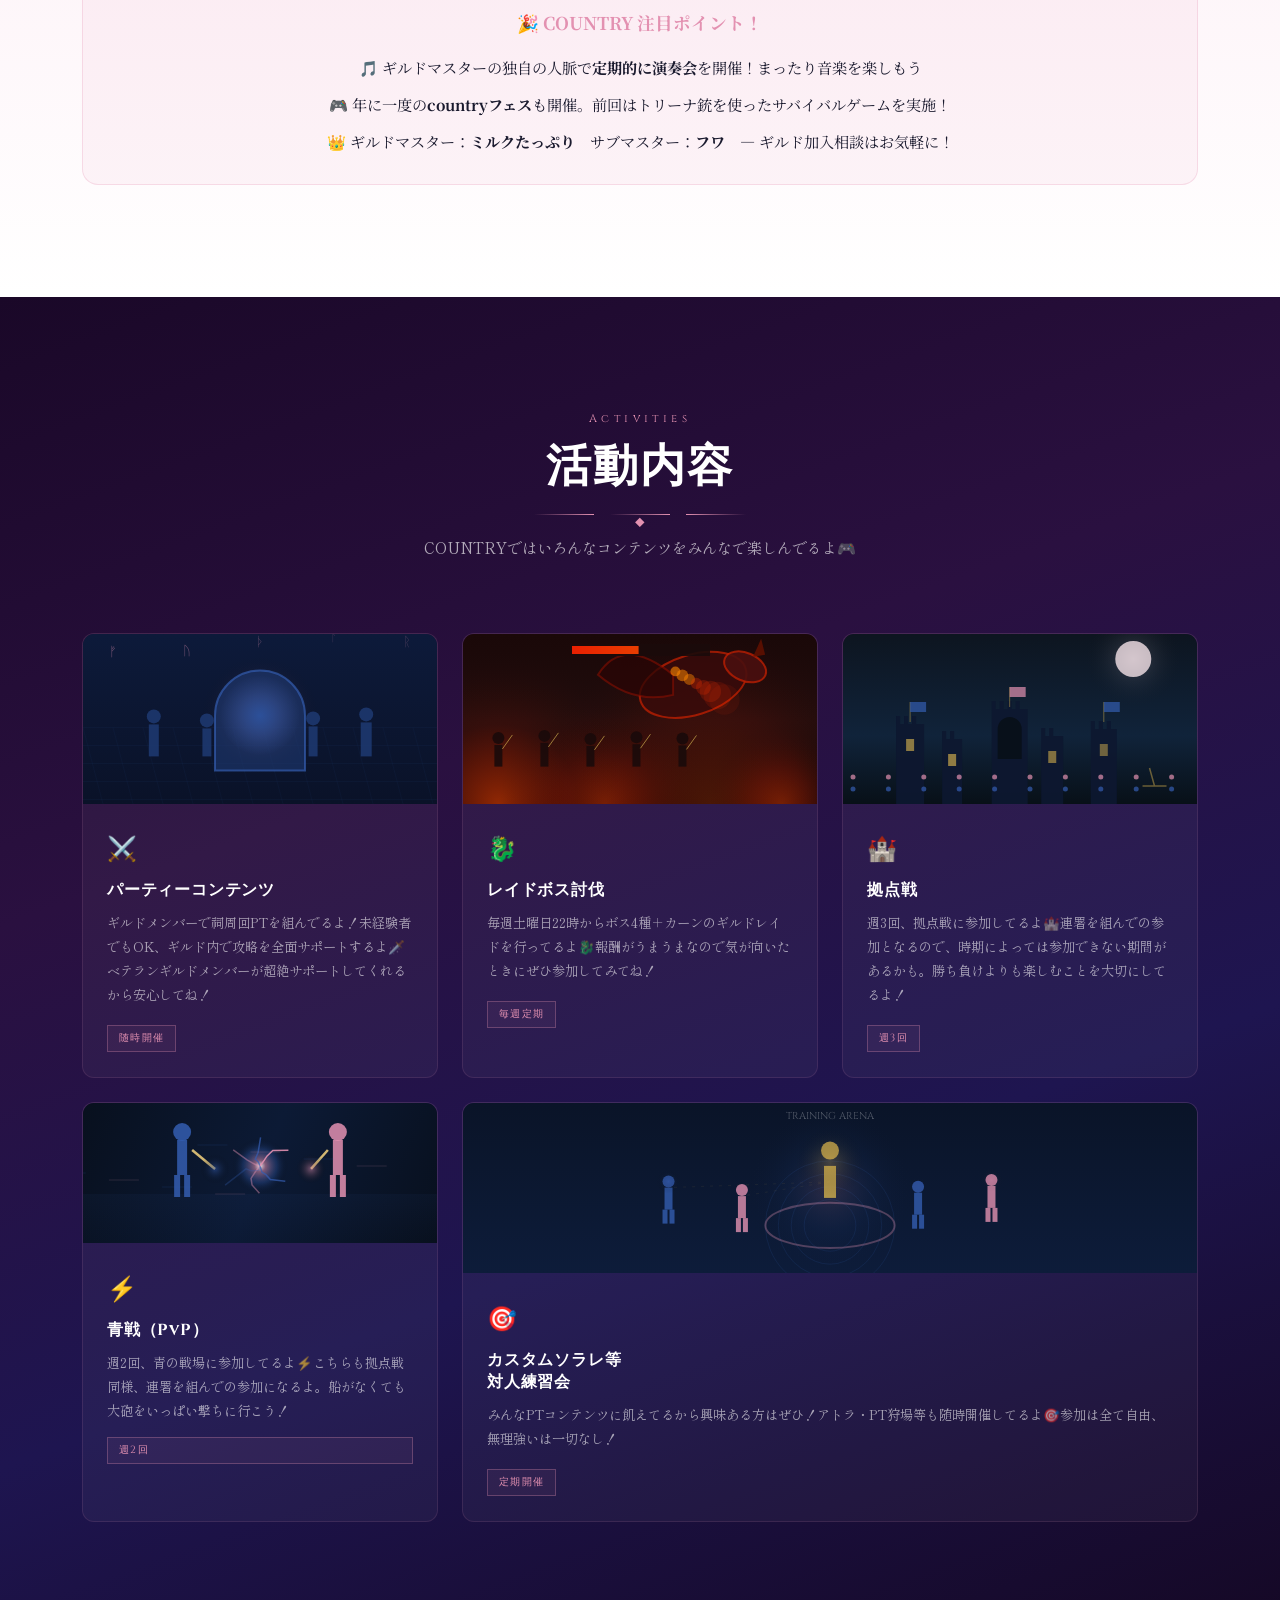
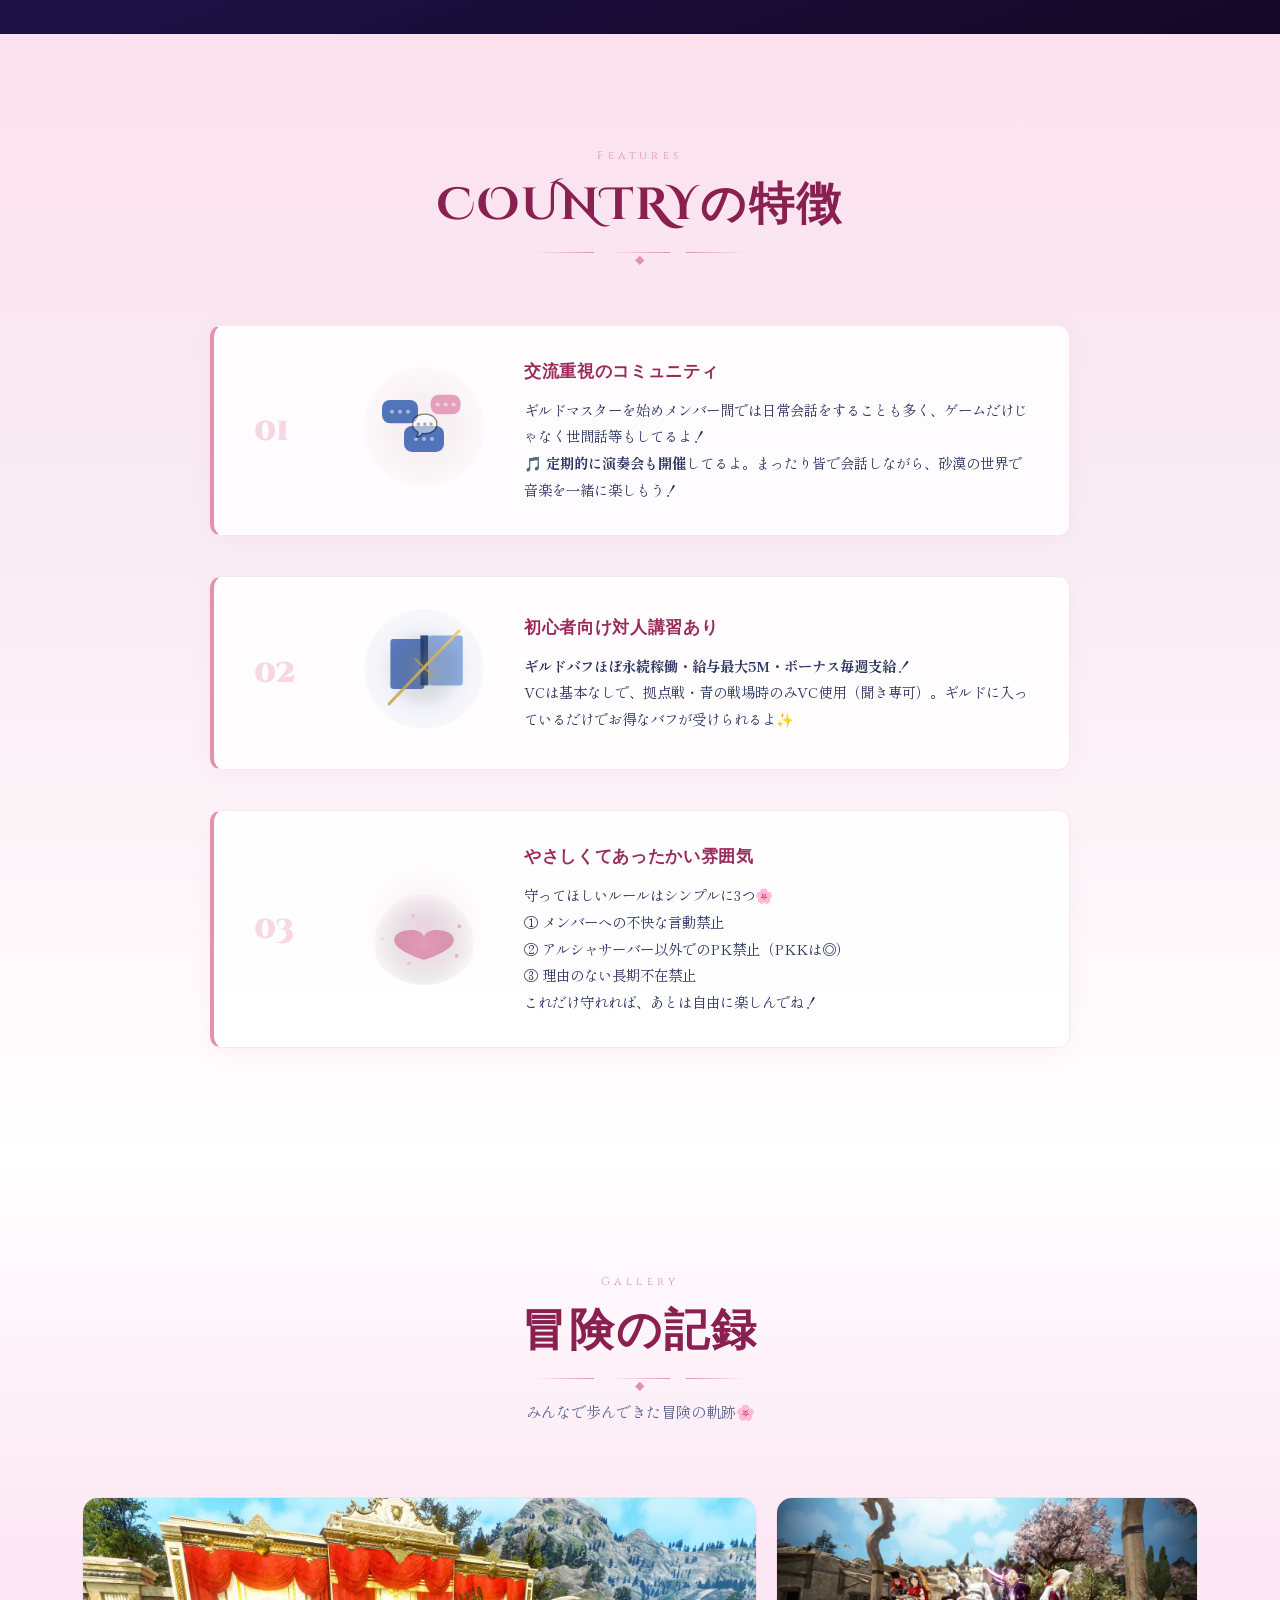
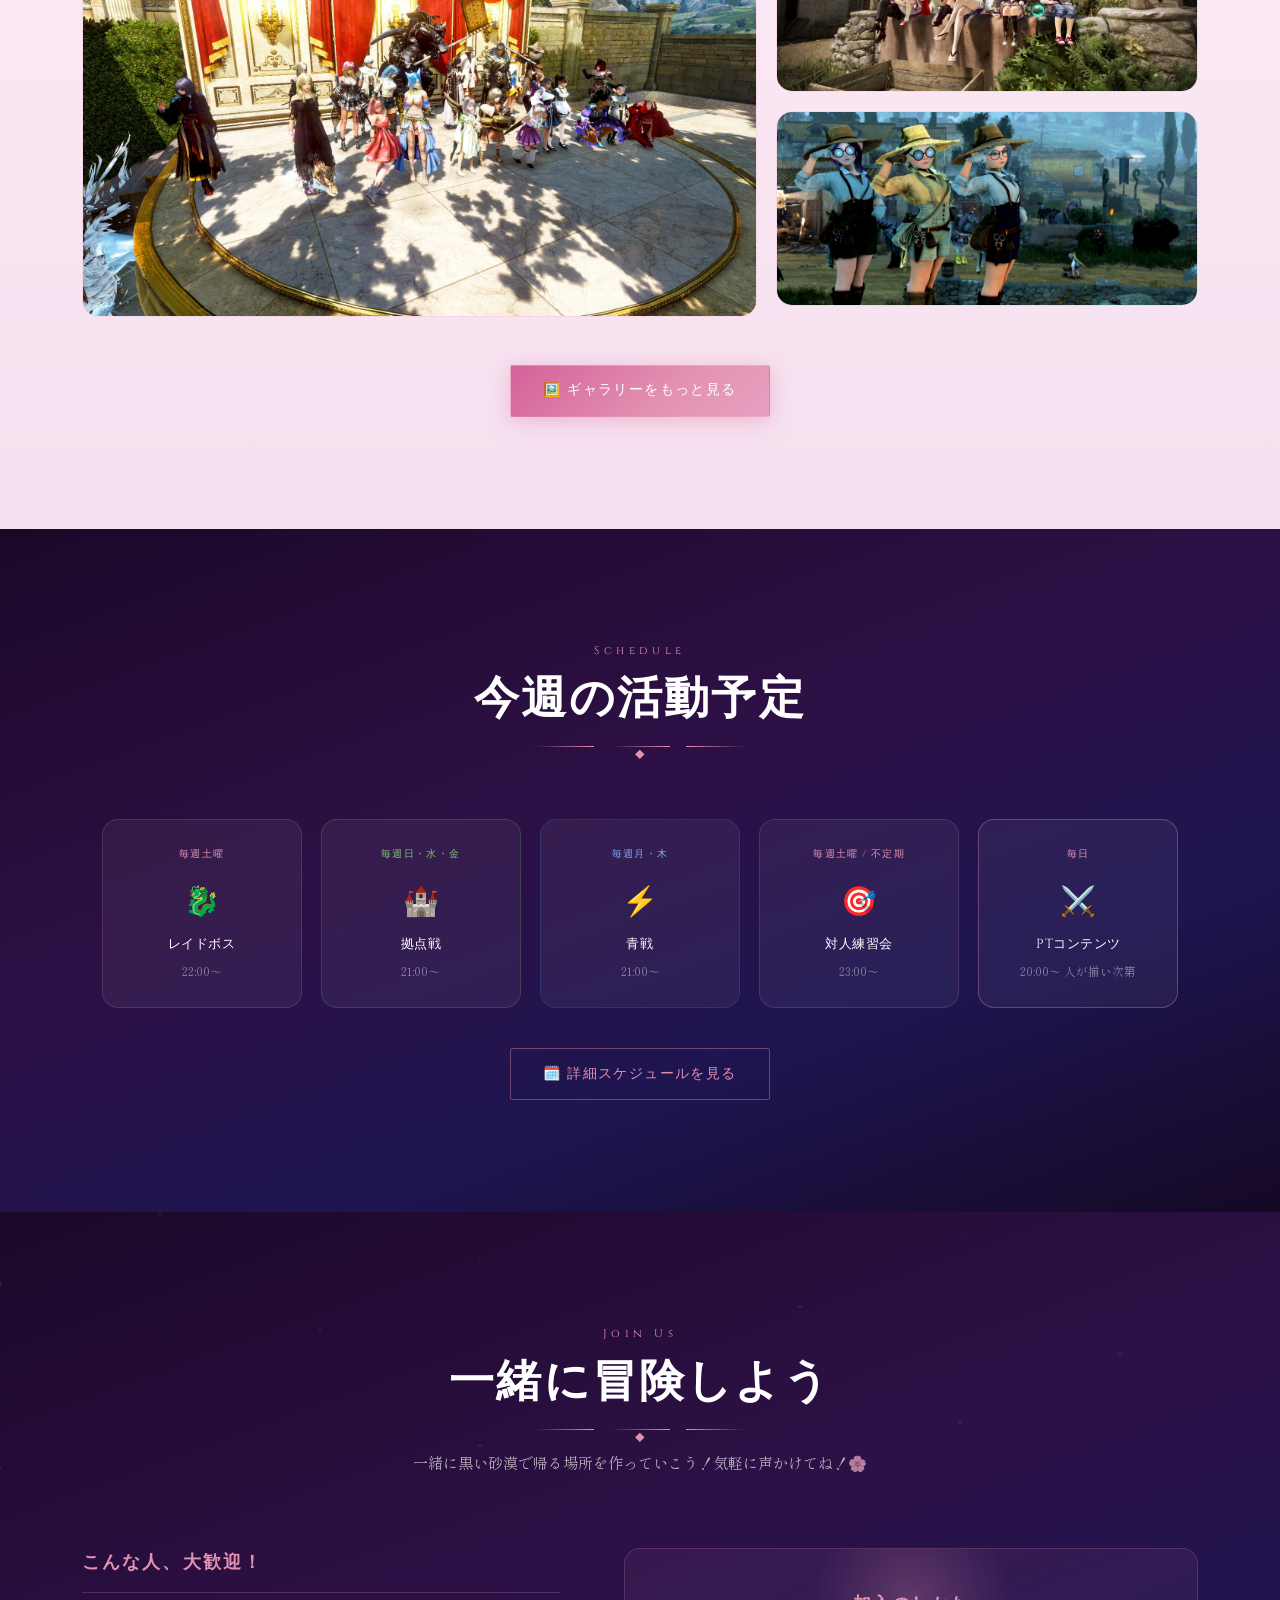
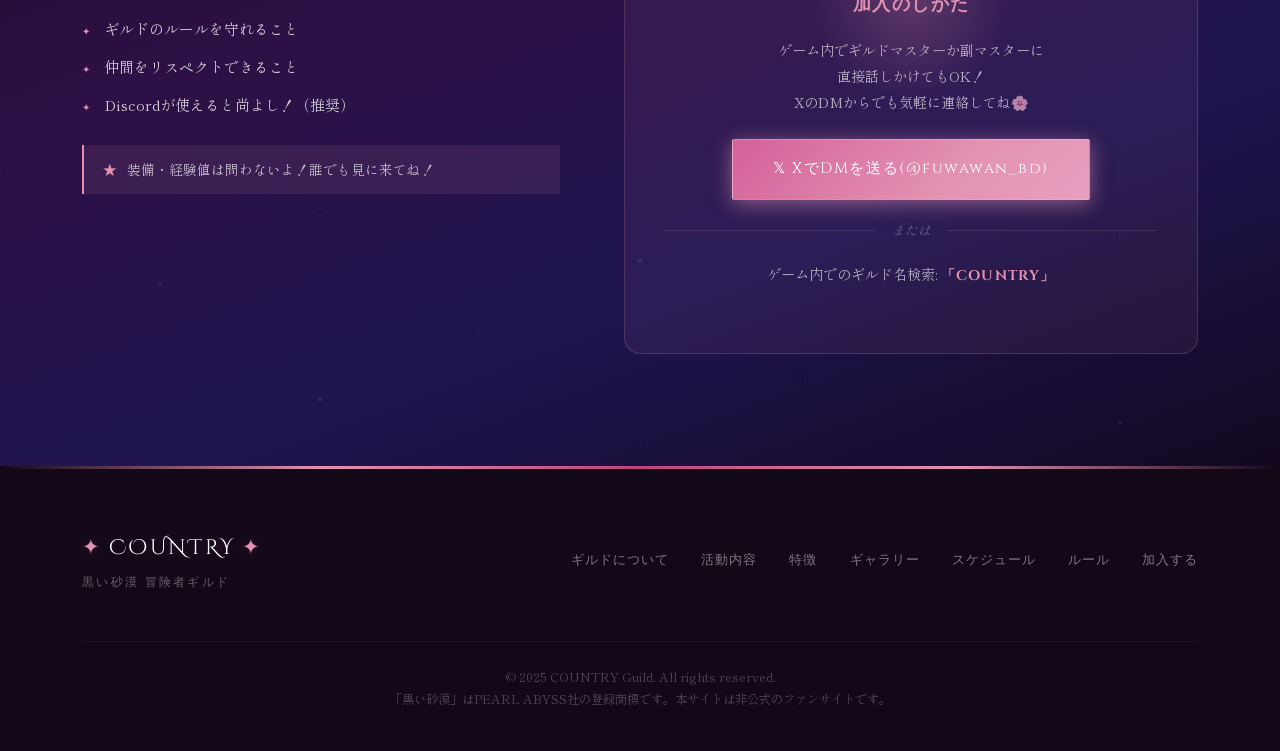
==== commit 375ab48a: "インデックスエラーの修正。" ====
--- a/index.html
+++ b/index.html
@@ -27,6 +27,7 @@
   <link rel="stylesheet" href="css/gallery.css">
   <link rel="stylesheet" href="css/schedule.css">
   <link rel="stylesheet" href="css/rules.css">
+  <link rel="canonical" href="https://example.com/target-page">
   <link href="https://fonts.googleapis.com/css2?family=Cinzel+Decorative:wght@400;700;900&family=Cinzel:wght@400;600;700&family=Noto+Serif+JP:wght@300;400;600;700&family=Shippori+Mincho:wght@400;600;800&display=swap" rel="stylesheet">
   <script type="application/ld+json">
   {
